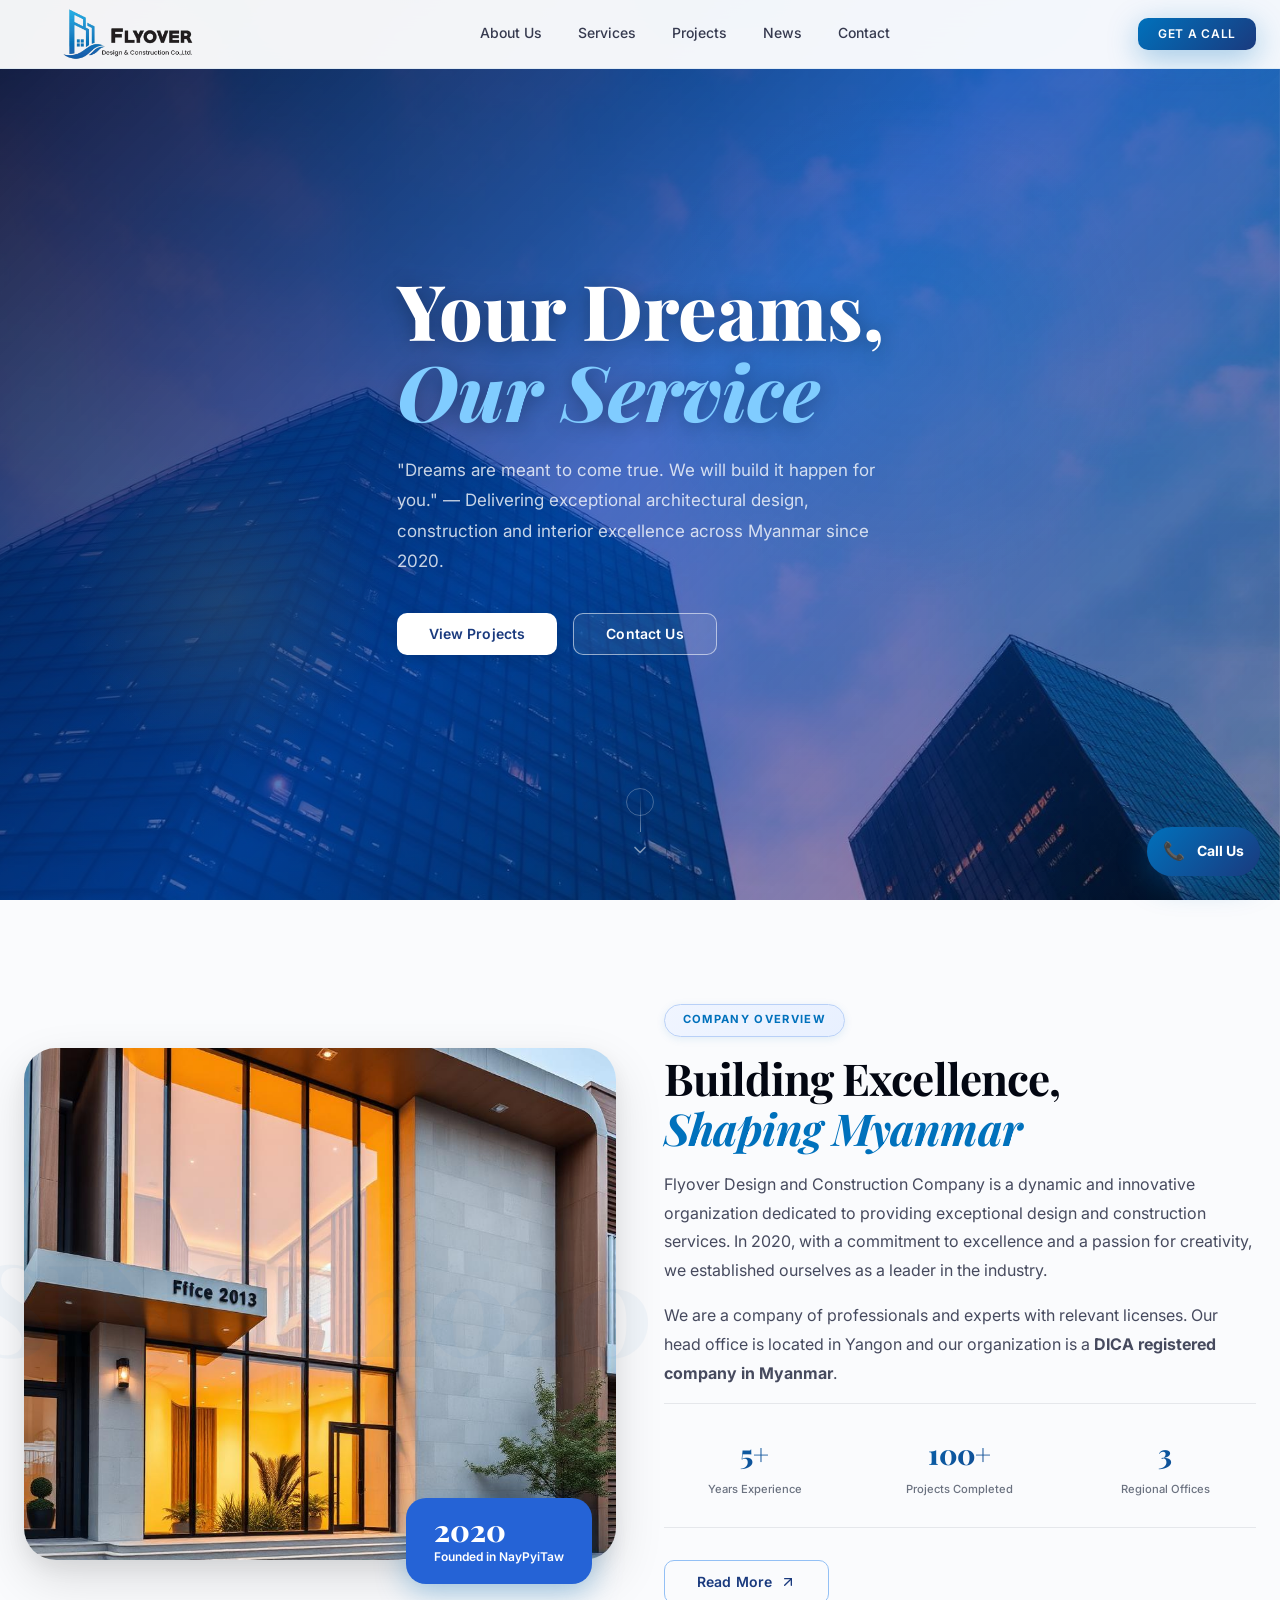
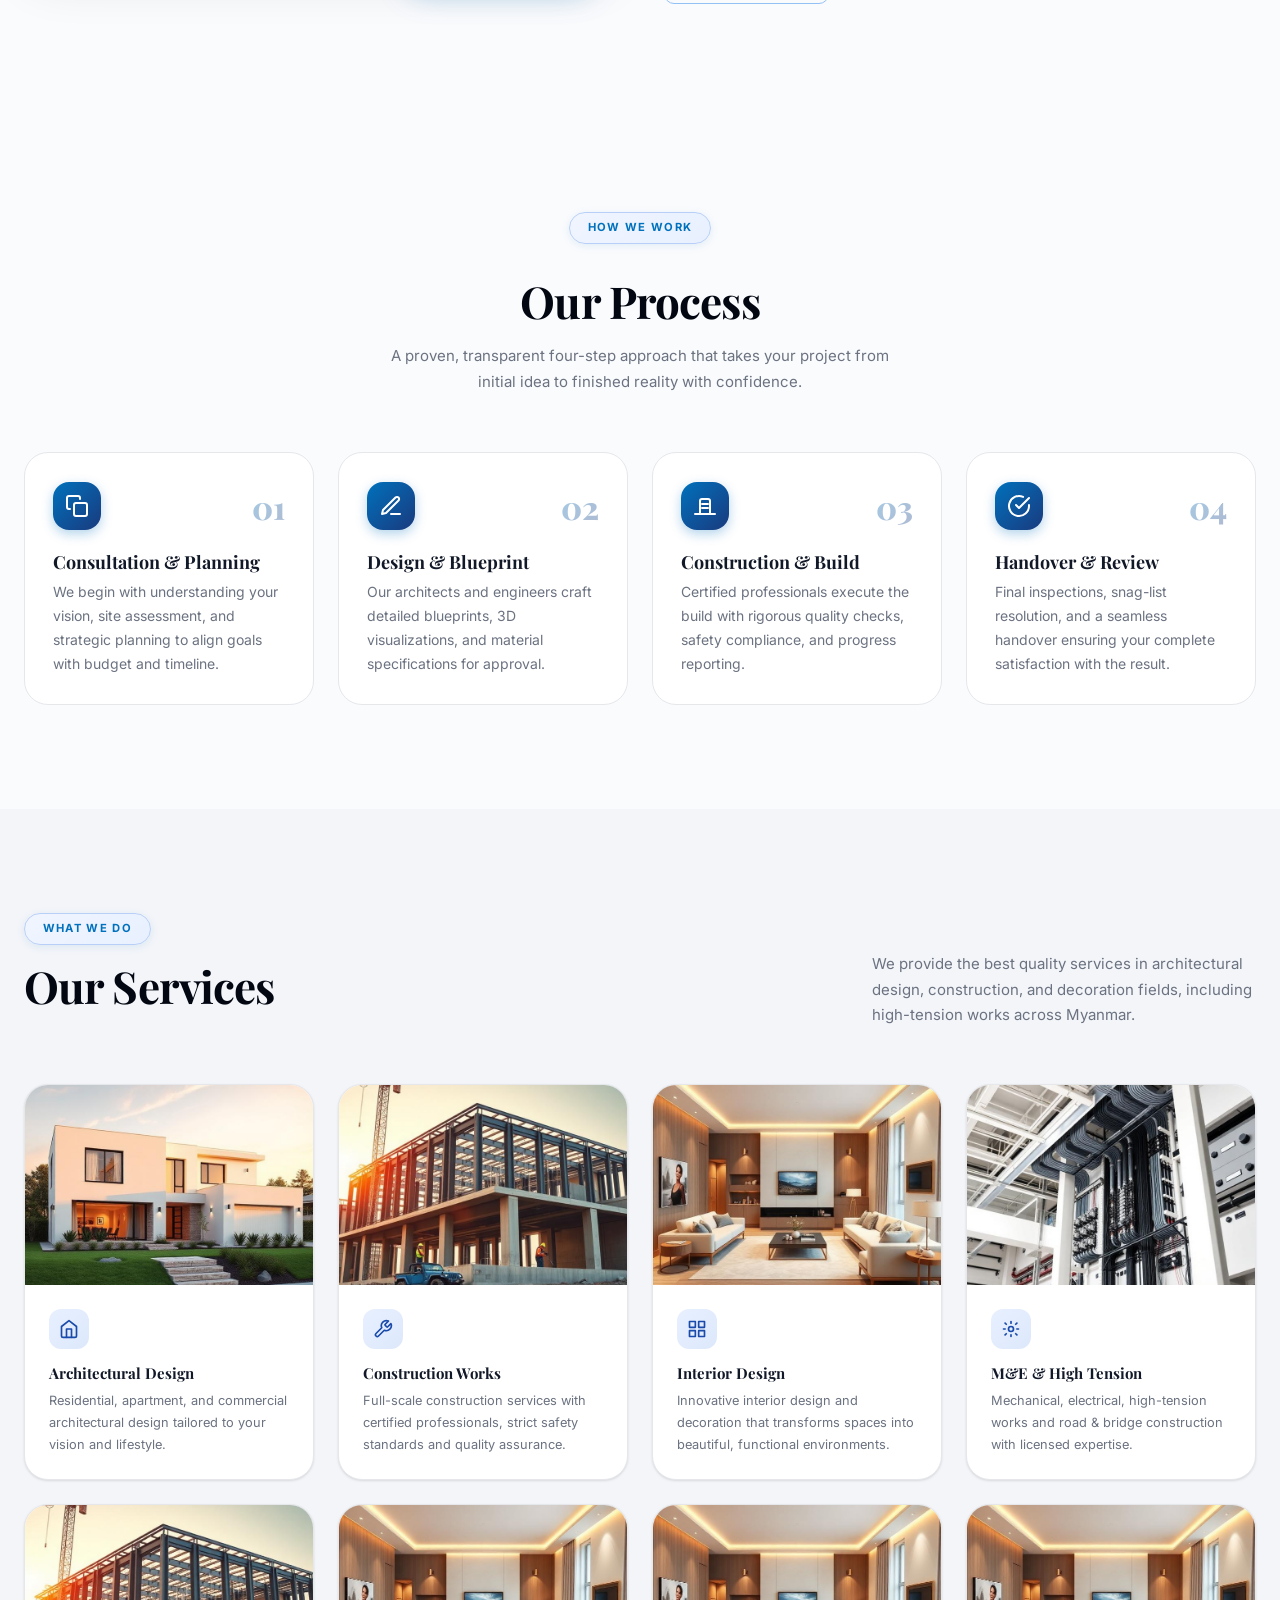
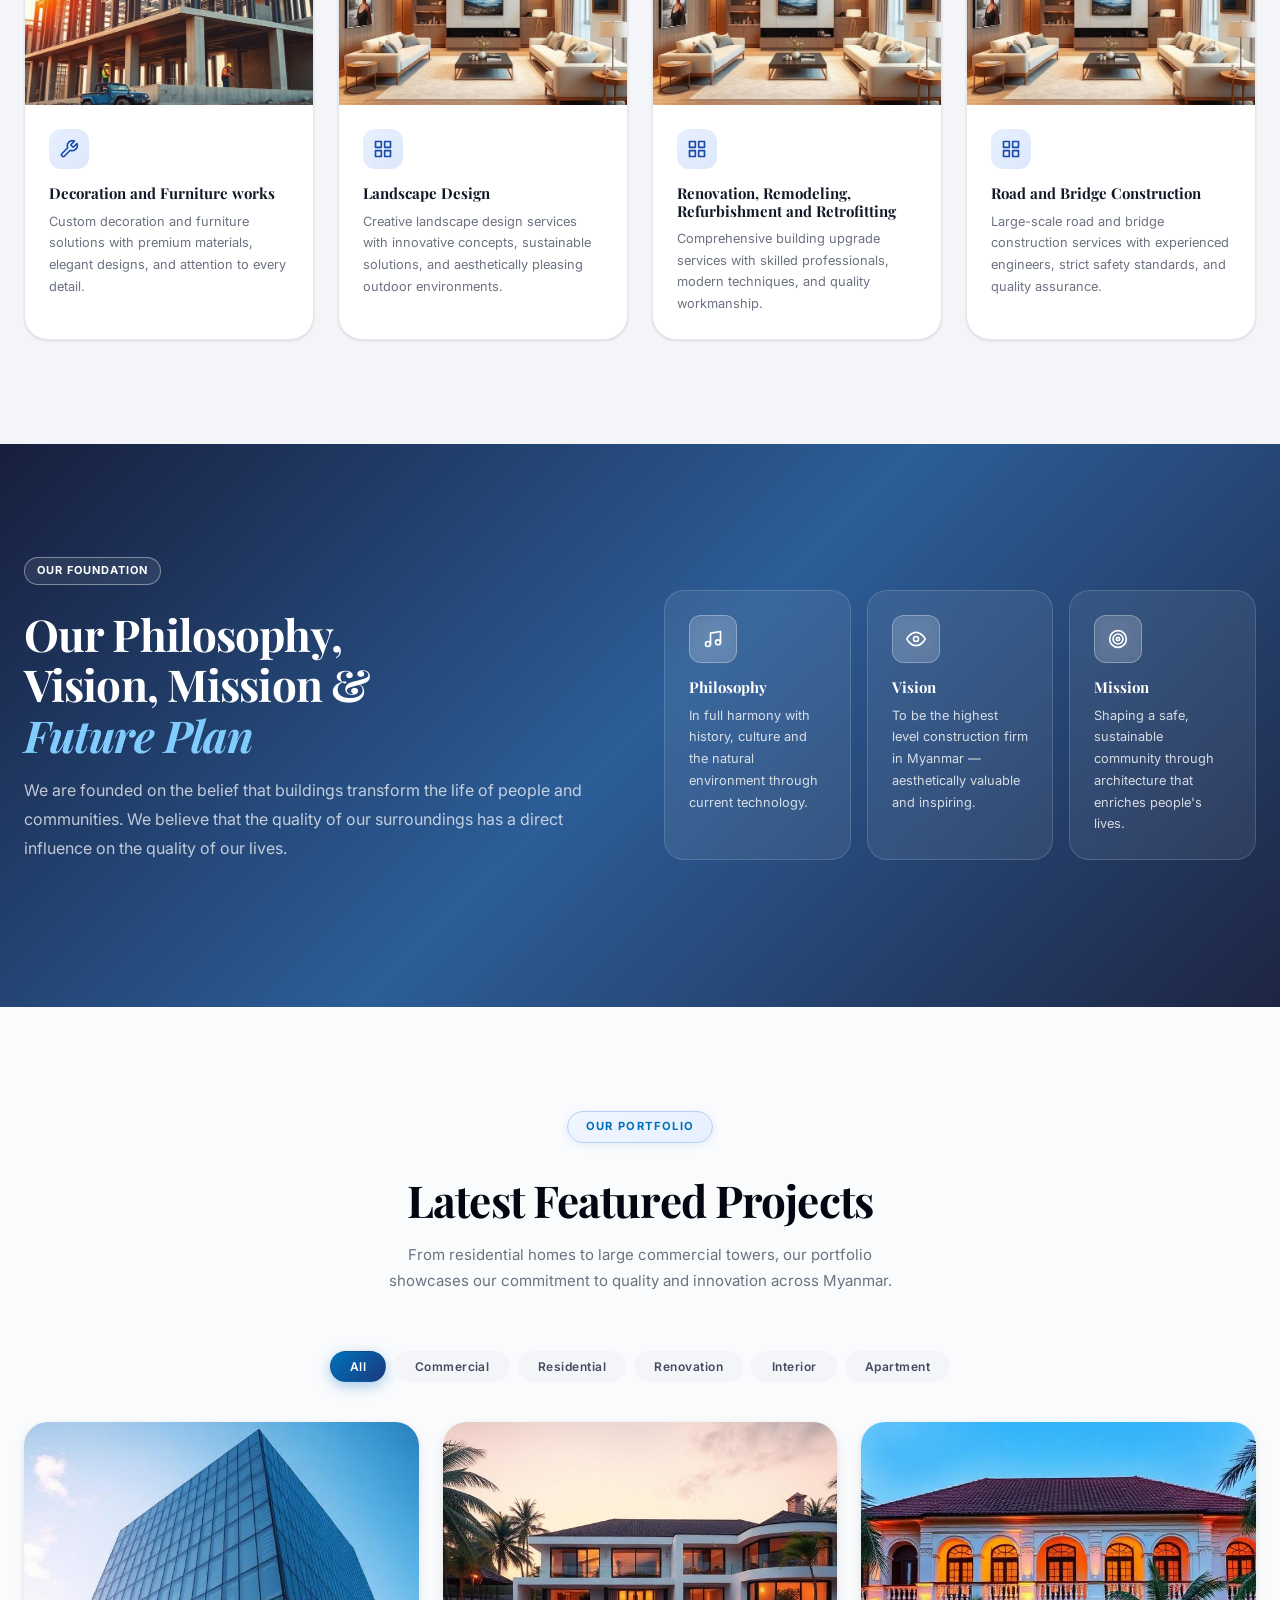
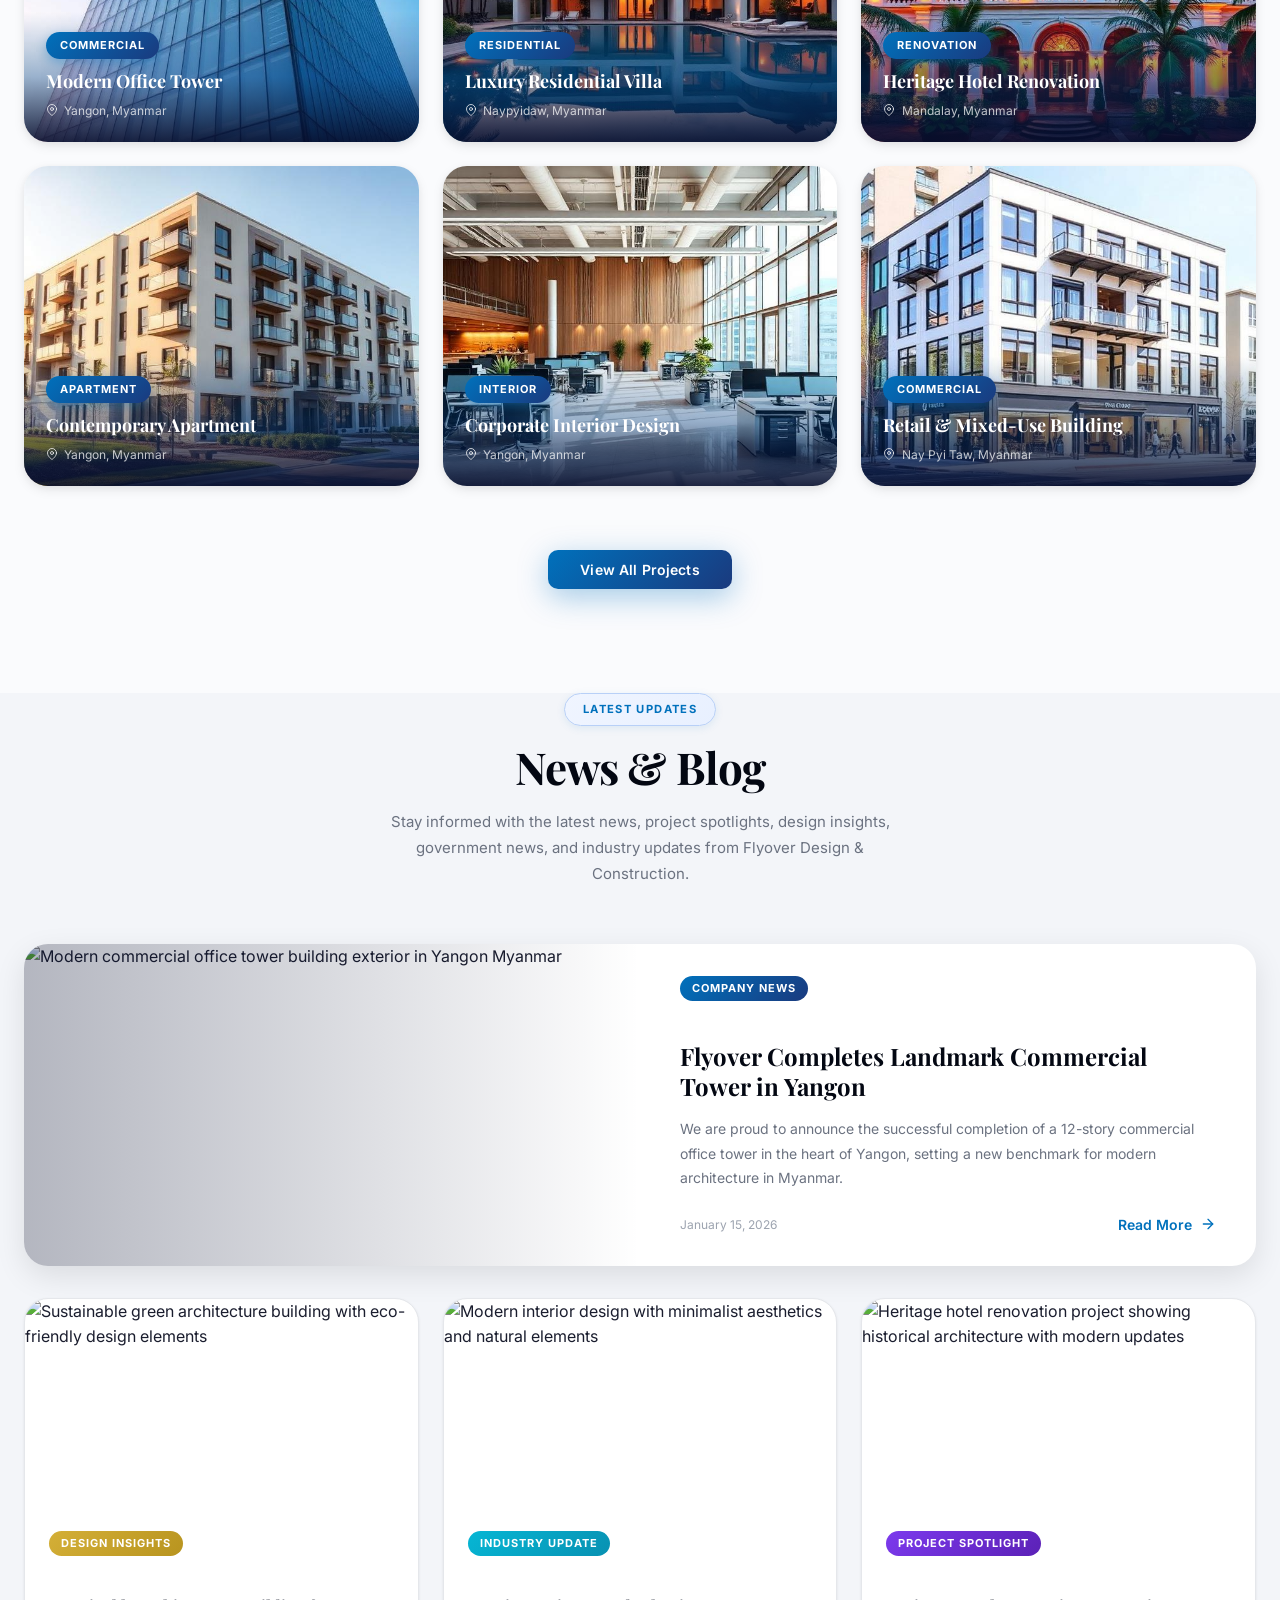
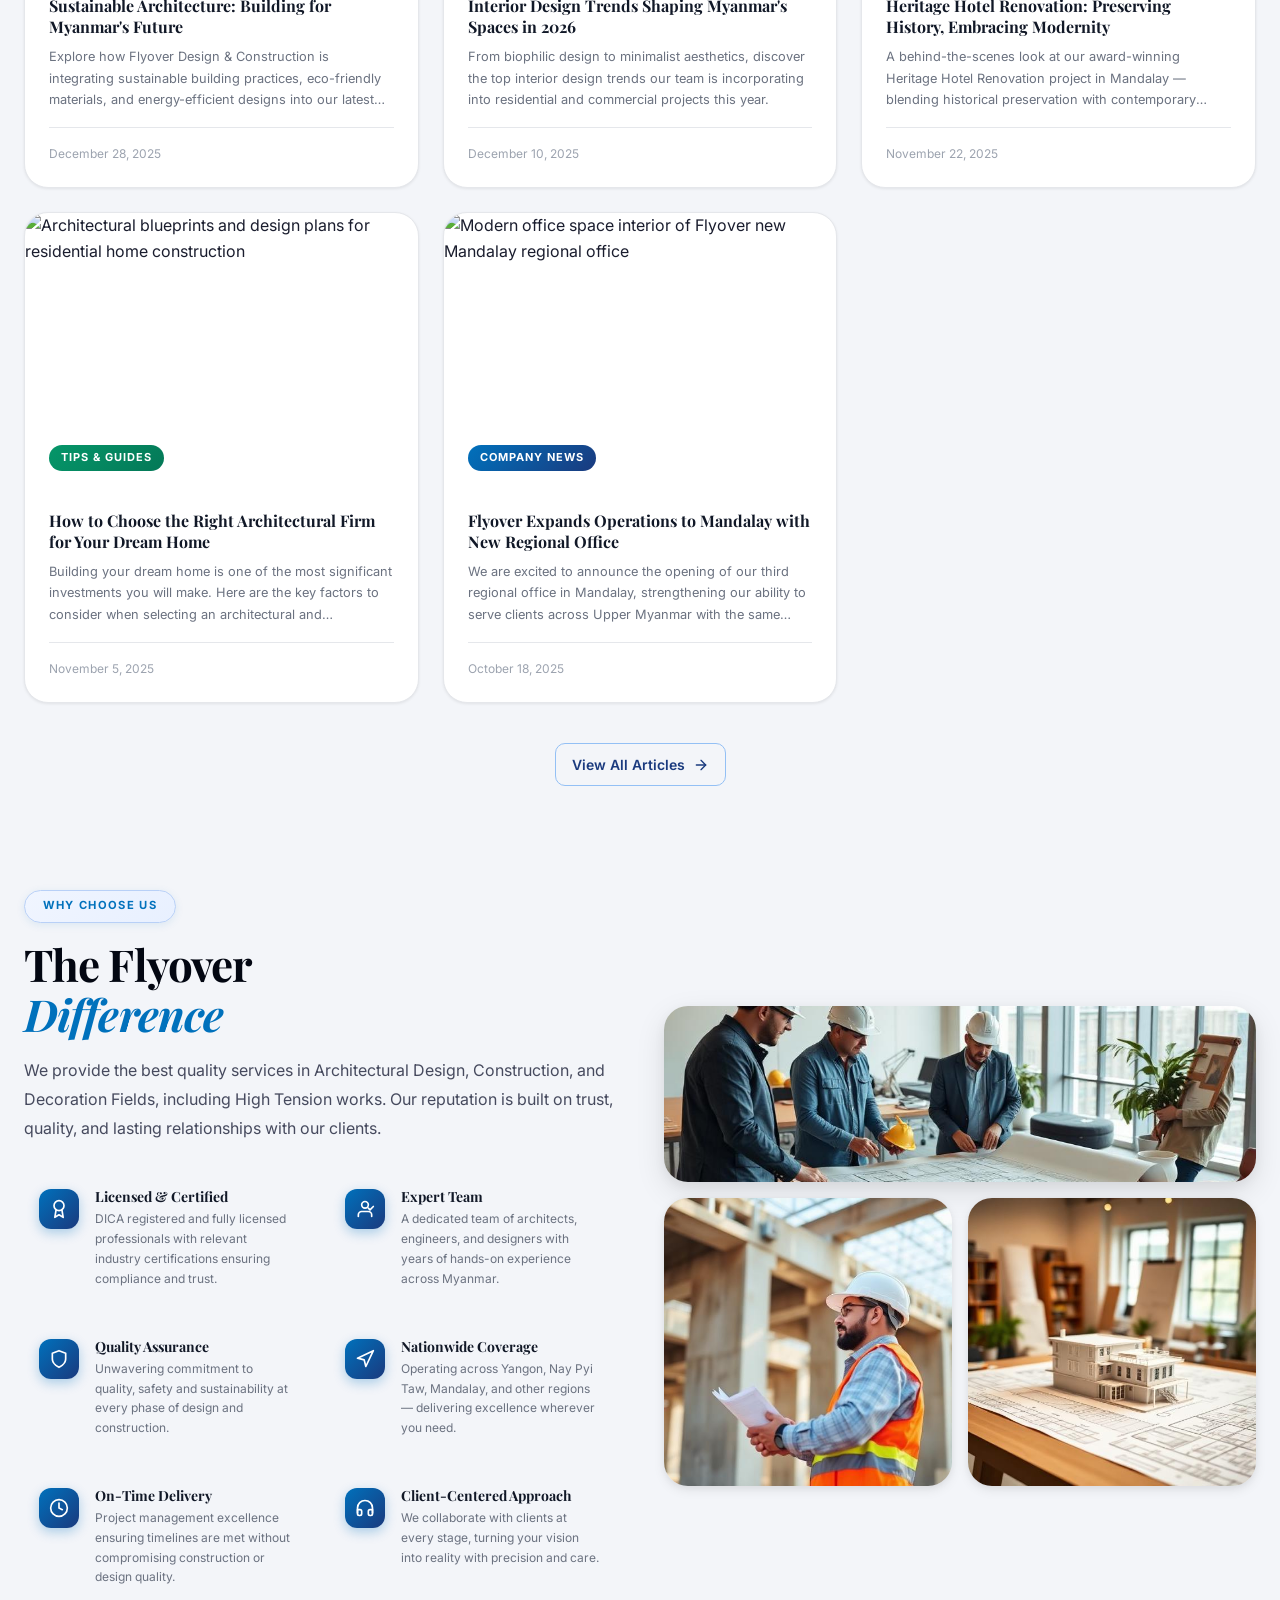
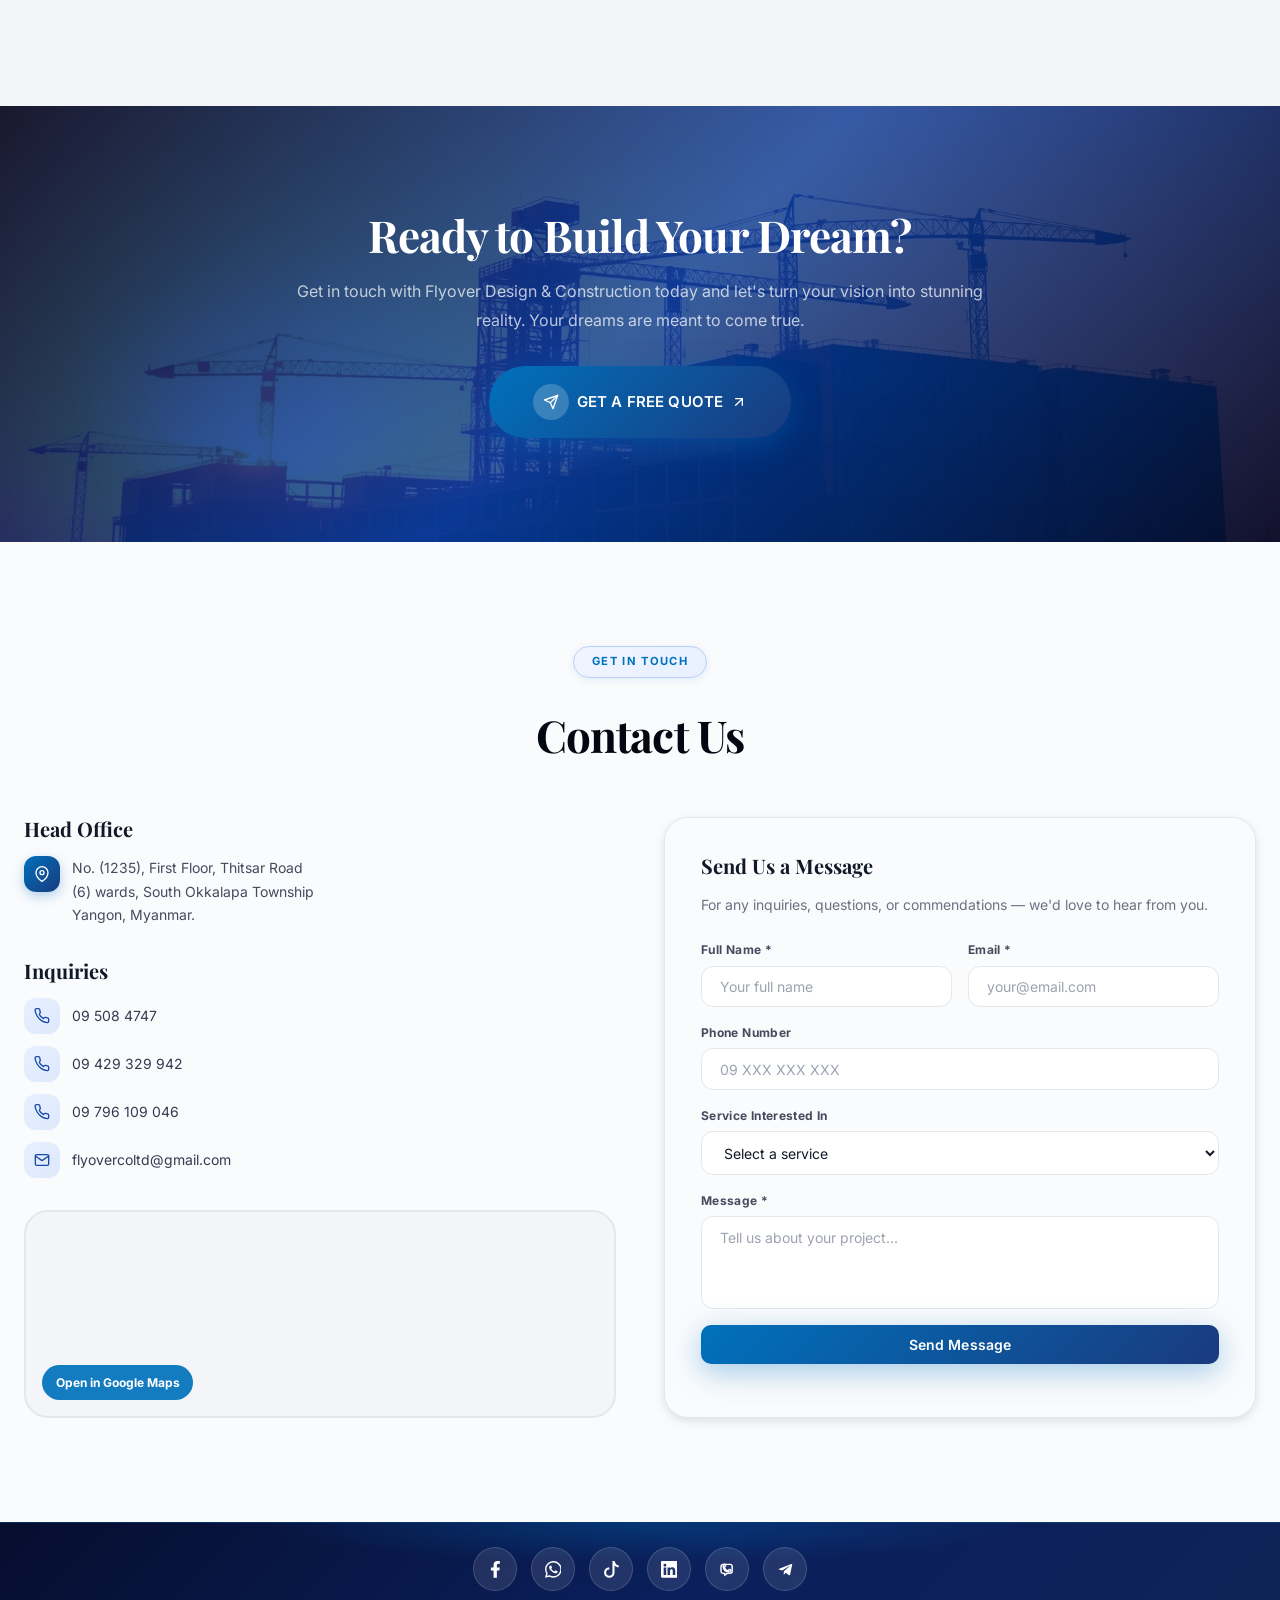
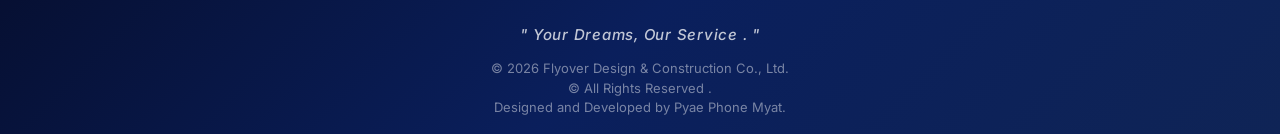
==== index.html @ 8fb8ad3e "Update index.htmlNews" ====
<!DOCTYPE html>
<html lang="en">
<head>
  <meta charset="UTF-8" />
  <meta name="viewport" content="width=device-width, initial-scale=1.0" />
  <title>Flyover Design &amp; Construction — Your Dreams, Our Service</title>
  <meta name="description" content="DICA-registered architectural design, construction, and interior excellence across Myanmar since 2020." />
  <meta property="og:title" content="Flyover Design &amp; Construction" />
  <meta property="og:description" content="Architectural design, construction, and interior excellence across Myanmar." />
  <meta property="og:type" content="website" />
  <meta name="twitter:card" content="summary" />
  <link rel="preconnect" href="https://fonts.googleapis.com" />
  <link rel="preconnect" href="https://fonts.gstatic.com" crossorigin />
  <link rel="stylesheet" href="https://fonts.googleapis.com/css2?family=Outfit:wght@300;400;500;600;700;800&family=Inter:wght@400;500;600;700&family=Playfair+Display:ital,wght@0,400;0,600;0,700;0,800;1,600;1,700&display=swap" />
  <link rel="stylesheet" href="styles.css" />
</head>
<body>

  <!-- HEADER -->
  <header class="site-header" id="site-header">
    <div class="container header-inner">
      <a href="#home" class="logo-link">
        <img src="LOGO-Sign.png" alt="Flyover Design &amp; Construction logo" class="site-logo" />
      </a>
      <nav class="main-nav" id="main-nav">
        <a href="#about"    class="nav-link">About Us</a>
        <a href="#services" class="nav-link">Services</a>
        <a href="#projects" class="nav-link">Projects</a>
        <a href="#News"  class="nav-link">News</a>
        <a href="#contact"  class="nav-link">Contact</a>

      </nav>
      <a href="tel:+959429329942" class="btn btn-accent btn-sm">Get a Call</a>
      <button class="menu-toggle" id="menu-toggle" aria-label="Toggle menu">
        <span></span><span></span><span></span>
      </button>
    </div>
  </header>

  <main>

    <!-- HERO -->
    <section id="home" class="hero">
      <div class="hero-bg" style="background-image:url('Asset/hero-bg.jpg')"></div>
      <div class="hero-overlay"></div>
      <div class="container hero-content">
          <h1 class="hero-title">Your Dreams,<br /><em class="accent-text">Our Service</em></h1>
          <p class="hero-desc">
            "Dreams are meant to come true. We will build it happen for you." — Delivering exceptional architectural design, construction and interior excellence across Myanmar since 2020.
          </p>
          <div class="hero-actions">
            <a href="#projects" class="btn btn-white">View Projects</a>
            <a href="#contact"  class="btn btn-outline-white">Contact Us</a>
          </div>
        </div>
      </div>
      <div class="scroll-indicator">
        <div class="scroll-line"></div>
        <svg width="20" height="20" viewBox="0 0 24 24" fill="none" stroke="currentColor" stroke-width="2" stroke-linecap="round" stroke-linejoin="round"><polyline points="6 9 12 15 18 9"></polyline></svg>
      </div>
    </section>

    <!-- OVERVIEW -->
    <section id="about" class="section bg-light">
      <div class="container">
        <div class="grid grid-2 gap-xl align-center">
          <div class="overview-img-wrap section-watermark" data-watermark="SINCE 2020">
            <div class="rounded-img tall">
              <img src="Asset/overview.jpg" alt="Flyover office" loading="lazy" />
            </div>
            <div class="founded-badge">
              <div class="founded-year">2020</div>
              <div class="founded-label">Founded in NayPyiTaw</div>
            </div>
          </div>
          <div>
            <div class="label-badge section-label-badge">Company Overview</div>
            <h2 class="section-title">Building Excellence,<br /><em class="primary-italic">Shaping Myanmar</em></h2>
            <p class="body-text">
              Flyover Design and Construction Company is a dynamic and innovative organization dedicated to providing exceptional design and construction services. In 2020, with a commitment to excellence and a passion for creativity, we established ourselves as a leader in the industry.
            </p>
            <p class="body-text">
              We are a company of professionals and experts with relevant licenses. Our head office is located in Yangon and our organization is a <strong>DICA registered company in Myanmar</strong>.
            </p>
            <div class="stats-row">
              <div class="stat-item">
                <div class="stat-num" data-count="5" data-suffix="+">5+</div>
                <div class="stat-label">Years Experience</div>
              </div>
              <div class="stat-item">
                <div class="stat-num" data-count="100" data-suffix="+">100+</div>
                <div class="stat-label">Projects Completed</div>
              </div>
              <div class="stat-item">
                <div class="stat-num" data-count="3" data-suffix="">3</div>
                <div class="stat-label">Regional Offices</div>
              </div>
            </div>
            <button class="btn btn-outline-primary" id="read-more-btn" data-popup-open="company-overview-popup" aria-expanded="false">
              Read More
              <svg width="16" height="16" viewBox="0 0 24 24" fill="none" stroke="currentColor" stroke-width="2" stroke-linecap="round" stroke-linejoin="round"><line x1="7" y1="17" x2="17" y2="7"></line><polyline points="7 7 17 7 17 17"></polyline></svg>
            </button>
          </div>
        </div>
      </div>
    </section>

    <!-- PROCESS -->
    <section id="process" class="section bg-light">
      <div class="container">
        <div class="section-header center">
          <div class="label-badge section-label-badge">How We Work</div>
          <h2 class="section-title">Our Process</h2>
          <p class="section-desc">A proven, transparent four-step approach that takes your project from initial idea to finished reality with confidence.</p>
        </div>
        <div class="grid grid-4 gap-md process-grid">
          <div class="process-card">
            <div class="process-top">
              <div class="icon-box primary-icon">
                <svg width="24" height="24" viewBox="0 0 24 24" fill="none" stroke="currentColor" stroke-width="2" stroke-linecap="round" stroke-linejoin="round"><rect x="9" y="9" width="13" height="13" rx="2" ry="2"></rect><path d="M5 15H4a2 2 0 0 1-2-2V4a2 2 0 0 1 2-2h9a2 2 0 0 1 2 2v1"></path></svg>
              </div>
              <span class="step-num">01</span>
            </div>
            <h3 class="card-title">Consultation &amp; Planning</h3>
            <p class="card-desc">We begin with understanding your vision, site assessment, and strategic planning to align goals with budget and timeline.</p>
          </div>
          <div class="process-card">
            <div class="process-top">
              <div class="icon-box primary-icon">
                <svg width="24" height="24" viewBox="0 0 24 24" fill="none" stroke="currentColor" stroke-width="2" stroke-linecap="round" stroke-linejoin="round"><path d="M12 20h9"></path><path d="M16.5 3.5a2.121 2.121 0 0 1 3 3L7 19l-4 1 1-4L16.5 3.5z"></path></svg>
              </div>
              <span class="step-num">02</span>
            </div>
            <h3 class="card-title">Design &amp; Blueprint</h3>
            <p class="card-desc">Our architects and engineers craft detailed blueprints, 3D visualizations, and material specifications for approval.</p>
          </div>
          <div class="process-card">
            <div class="process-top">
              <div class="icon-box primary-icon">
                <svg width="24" height="24" viewBox="0 0 24 24" fill="none" stroke="currentColor" stroke-width="2" stroke-linecap="round" stroke-linejoin="round"><path d="M2 20h20"></path><path d="M17 20V7a2 2 0 0 0-2-2H9a2 2 0 0 0-2 2v13"></path><path d="M9 14h6"></path><path d="M9 10h6"></path></svg>
              </div>
              <span class="step-num">03</span>
            </div>
            <h3 class="card-title">Construction &amp; Build</h3>
            <p class="card-desc">Certified professionals execute the build with rigorous quality checks, safety compliance, and progress reporting.</p>
          </div>
          <div class="process-card">
            <div class="process-top">
              <div class="icon-box primary-icon">
                <svg width="24" height="24" viewBox="0 0 24 24" fill="none" stroke="currentColor" stroke-width="2" stroke-linecap="round" stroke-linejoin="round"><path d="M22 11.08V12a10 10 0 1 1-5.93-9.14"></path><polyline points="22 4 12 14.01 9 11.01"></polyline></svg>
              </div>
              <span class="step-num">04</span>
            </div>
            <h3 class="card-title">Handover &amp; Review</h3>
            <p class="card-desc">Final inspections, snag-list resolution, and a seamless handover ensuring your complete satisfaction with the result.</p>
          </div>
        </div>
      </div>
    </section>

    <!-- SERVICES -->
    <section id="services" class="section bg-lighter">
      <div class="container">
        <div class="services-header">
          <div>
            <div class="label-badge section-label-badge">What We Do</div>
            <h2 class="section-title">Our Services</h2>
          </div>
          <p class="services-sub">We provide the best quality services in architectural design, construction, and decoration fields, including high-tension works across Myanmar.</p>
        </div>
        <div class="grid grid-4 gap-md">
          <div class="service-card">
            <div class="service-img">
              <img src="Asset/service-arch.jpg" alt="Architectural Design" loading="lazy" />
            </div>
            <div class="service-body">
              <div class="icon-box accent-icon sm">
                <svg width="20" height="20" viewBox="0 0 24 24" fill="none" stroke="currentColor" stroke-width="2" stroke-linecap="round" stroke-linejoin="round"><path d="M3 9l9-7 9 7v11a2 2 0 0 1-2 2H5a2 2 0 0 1-2-2z"></path><polyline points="9 22 9 12 15 12 15 22"></polyline></svg>
              </div>
              <h3 class="card-title sm">Architectural Design</h3>
              <p class="card-desc sm">Residential, apartment, and commercial architectural design tailored to your vision and lifestyle.</p>
            </div>
          </div>
          <div class="service-card">
            <div class="service-img">
              <img src="Asset/service-const.jpg" alt="Construction Works" loading="lazy" />
            </div>
            <div class="service-body">
              <div class="icon-box accent-icon sm">
                <svg width="20" height="20" viewBox="0 0 24 24" fill="none" stroke="currentColor" stroke-width="2" stroke-linecap="round" stroke-linejoin="round"><path d="M14.7 6.3a1 1 0 0 0 0 1.4l1.6 1.6a1 1 0 0 0 1.4 0l3.77-3.77a6 6 0 0 1-7.94 7.94l-6.91 6.91a2.12 2.12 0 0 1-3-3l6.91-6.91a6 6 0 0 1 7.94-7.94l-3.76 3.76z"></path></svg>
              </div>
              <h3 class="card-title sm">Construction Works</h3>
              <p class="card-desc sm">Full-scale construction services with certified professionals, strict safety standards and quality assurance.</p>
            </div>
          </div>
          <div class="service-card">
            <div class="service-img">
              <img src="Asset/service-interior.jpg" alt="Interior Design" loading="lazy" />
            </div>
            <div class="service-body">
              <div class="icon-box accent-icon sm">
                <svg width="20" height="20" viewBox="0 0 24 24" fill="none" stroke="currentColor" stroke-width="2" stroke-linecap="round" stroke-linejoin="round"><rect x="3" y="3" width="7" height="7"></rect><rect x="14" y="3" width="7" height="7"></rect><rect x="14" y="14" width="7" height="7"></rect><rect x="3" y="14" width="7" height="7"></rect></svg>
              </div>
              <h3 class="card-title sm">Interior Design</h3>
              <p class="card-desc sm">Innovative interior design and decoration that transforms spaces into beautiful, functional environments.</p>
            </div>
          </div>
          <div class="service-card">
            <div class="service-img">
              <img src="Asset/service-mne.jpg" alt="M&amp;E Works" loading="lazy" />
            </div>
            <div class="service-body">
              <div class="icon-box accent-icon sm">
                <svg width="20" height="20" viewBox="0 0 24 24" fill="none" stroke="currentColor" stroke-width="2" stroke-linecap="round" stroke-linejoin="round"><circle cx="12" cy="12" r="3"></circle><path d="M19.07 4.93l-1.41 1.41M21 12h-2M19.07 19.07l-1.41-1.41M12 21v-2M4.93 19.07l1.41-1.41M3 12h2M4.93 4.93l1.41 1.41M12 3v2"></path></svg>
              </div>
              <h3 class="card-title sm">M&amp;E &amp; High Tension</h3>
              <p class="card-desc sm">Mechanical, electrical, high-tension works and road &amp; bridge construction with licensed expertise.</p>
            </div>
          </div>
            <div class="service-card">
            <div class="service-img">
              <img src="Asset/service-const.jpg" alt="Construction Works" loading="lazy" />
            </div>
            <div class="service-body">
              <div class="icon-box accent-icon sm">
                <svg width="20" height="20" viewBox="0 0 24 24" fill="none" stroke="currentColor" stroke-width="2" stroke-linecap="round" stroke-linejoin="round"><path d="M14.7 6.3a1 1 0 0 0 0 1.4l1.6 1.6a1 1 0 0 0 1.4 0l3.77-3.77a6 6 0 0 1-7.94 7.94l-6.91 6.91a2.12 2.12 0 0 1-3-3l6.91-6.91a6 6 0 0 1 7.94-7.94l-3.76 3.76z"></path></svg>
              </div>
                          <h3 class="card-title sm">Decoration and Furniture works</h3>
              <p class="card-desc sm">Custom decoration and furniture solutions with premium materials, elegant designs, and attention to every detail.</p>
            </div>
          </div>
          <div class="service-card">
            <div class="service-img">
              <img src="Asset/service-interior.jpg" alt="Interior Design" loading="lazy" />
            </div>
            <div class="service-body">
              <div class="icon-box accent-icon sm">
                <svg width="20" height="20" viewBox="0 0 24 24" fill="none" stroke="currentColor" stroke-width="2" stroke-linecap="round" stroke-linejoin="round"><rect x="3" y="3" width="7" height="7"></rect><rect x="14" y="3" width="7" height="7"></rect><rect x="14" y="14" width="7" height="7"></rect><rect x="3" y="14" width="7" height="7"></rect></svg>
              </div>
              <h3 class="card-title sm">Landscape Design</h3>
              <p class="card-desc sm">Creative landscape design services with innovative concepts, sustainable solutions, and aesthetically pleasing outdoor environments.</p>
            </div>
            </div>
          <div class="service-card">
            <div class="service-img">
              <img src="Asset/service-interior.jpg" alt="Interior Design" loading="lazy" />
            </div>
            <div class="service-body">
              <div class="icon-box accent-icon sm">
                <svg width="20" height="20" viewBox="0 0 24 24" fill="none" stroke="currentColor" stroke-width="2" stroke-linecap="round" stroke-linejoin="round"><rect x="3" y="3" width="7" height="7"></rect><rect x="14" y="3" width="7" height="7"></rect><rect x="14" y="14" width="7" height="7"></rect><rect x="3" y="14" width="7" height="7"></rect></svg>
              </div>
              <h3 class="card-title sm">Renovation, Remodeling, Refurbishment and Retrofitting</h3>
              <p class="card-desc sm">Comprehensive building upgrade services with skilled professionals, modern techniques, and quality workmanship.</p>
            </div>
            </div>
          <div class="service-card">
            <div class="service-img">
              <img src="Asset/service-interior.jpg" alt="Interior Design" loading="lazy" />
            </div>
            <div class="service-body">
              <div class="icon-box accent-icon sm">
                <svg width="20" height="20" viewBox="0 0 24 24" fill="none" stroke="currentColor" stroke-width="2" stroke-linecap="round" stroke-linejoin="round"><rect x="3" y="3" width="7" height="7"></rect><rect x="14" y="3" width="7" height="7"></rect><rect x="14" y="14" width="7" height="7"></rect><rect x="3" y="14" width="7" height="7"></rect></svg>
              </div>
              <h3 class="card-title sm">Road and Bridge Construction</h3>
              <p class="card-desc sm">Large-scale road and bridge construction services with experienced engineers, strict safety standards, and quality assurance.</p>
            </div>
          </div>
        </div>
      </div>
    </section>

    <!-- MISSION / PHILOSOPHY -->
    <section id="mission" class="section mission-section">
      <div class="mission-bg" style="background-image:url('Asset/mission-bg.jpg')"></div>
      <div class="mission-overlay"></div>
      <div class="container">
        <div class="grid grid-2 gap-xl align-center">
          <div>
            <div class="badge badge-outline-white">Our Foundation</div>
            <h2 class="section-title white">Our Philosophy,<br />Vision, Mission &amp;<br /><em class="accent-text">Future Plan</em></h2>
            <p class="body-text light mb-lg">
              We are founded on the belief that buildings transform the life of people and communities. We believe that the quality of our surroundings has a direct influence on the quality of our lives.
          </div>
          <div class="mission-cards">
            <div class="mission-card">
              <div class="icon-box accent-glass">
                <svg width="20" height="20" viewBox="0 0 24 24" fill="none" stroke="currentColor" stroke-width="2" stroke-linecap="round" stroke-linejoin="round"><path d="M9 18V5l12-2v13"></path><circle cx="6" cy="18" r="3"></circle><circle cx="18" cy="16" r="3"></circle></svg>
              </div>
              <h3 class="card-title white sm">Philosophy</h3>
              <p class="card-desc light sm">In full harmony with history, culture and the natural environment through current technology.</p>
            </div>
            <div class="mission-card">
              <div class="icon-box accent-glass">
                <svg width="20" height="20" viewBox="0 0 24 24" fill="none" stroke="currentColor" stroke-width="2" stroke-linecap="round" stroke-linejoin="round"><path d="M1 12s4-8 11-8 11 8 11 8-4 8-11 8-11-8-11-8z"></path><circle cx="12" cy="12" r="3"></circle></svg>
              </div>
              <h3 class="card-title white sm">Vision</h3>
              <p class="card-desc light sm">To be the highest level construction firm in Myanmar — aesthetically valuable and inspiring.</p>
            </div>
            <div class="mission-card">
              <div class="icon-box accent-glass">
                <svg width="20" height="20" viewBox="0 0 24 24" fill="none" stroke="currentColor" stroke-width="2" stroke-linecap="round" stroke-linejoin="round"><circle cx="12" cy="12" r="10"></circle><circle cx="12" cy="12" r="6"></circle><circle cx="12" cy="12" r="2"></circle></svg>
              </div>
              <h3 class="card-title white sm">Mission</h3>
              <p class="card-desc light sm">Shaping a safe, sustainable community through architecture that enriches people's lives.</p>
            </div>
          </div>
        </div>
      </div>
    </section>

    <!-- PROJECTS -->
    <section id="projects" class="section bg-light">
      <div class="container">
        <div class="section-header center">
          <div class="label-badge section-label-badge">Our Portfolio</div>
          <h2 class="section-title">Latest Featured Projects</h2>
          <p class="section-desc">From residential homes to large commercial towers, our portfolio showcases our commitment to quality and innovation across Myanmar.</p>
        </div>
        <div class="filter-row" id="project-filters">
          <button class="filter-btn active" data-filter="All">All</button>
          <button class="filter-btn" data-filter="Commercial">Commercial</button>
          <button class="filter-btn" data-filter="Residential">Residential</button>
          <button class="filter-btn" data-filter="Renovation">Renovation</button>
          <button class="filter-btn" data-filter="Interior">Interior</button>
          <button class="filter-btn" data-filter="Apartment">Apartment</button>
        </div>
        <div class="grid grid-3 gap-md" id="projects-grid">
          <div class="project-card" data-tag="Commercial">
            <img src="Asset/project-1.jpg" alt="Modern Office Tower" loading="lazy" />
            <div class="project-overlay">
              <span class="project-tag">Commercial</span>
              <h3 class="project-title">Modern Office Tower</h3>
              <p class="project-loc">
                <svg width="12" height="12" viewBox="0 0 24 24" fill="none" stroke="currentColor" stroke-width="2" stroke-linecap="round" stroke-linejoin="round"><path d="M21 10c0 7-9 13-9 13s-9-6-9-13a9 9 0 0 1 18 0z"></path><circle cx="12" cy="10" r="3"></circle></svg>
                Yangon, Myanmar
              </p>
            </div>
          </div>
          <div class="project-card" data-tag="Residential">
            <img src="Asset/project-2.jpg" alt="Luxury Residential Villa" loading="lazy" />
            <div class="project-overlay">
              <span class="project-tag">Residential</span>
              <h3 class="project-title">Luxury Residential Villa</h3>
              <p class="project-loc">
                <svg width="12" height="12" viewBox="0 0 24 24" fill="none" stroke="currentColor" stroke-width="2" stroke-linecap="round" stroke-linejoin="round"><path d="M21 10c0 7-9 13-9 13s-9-6-9-13a9 9 0 0 1 18 0z"></path><circle cx="12" cy="10" r="3"></circle></svg>
                Naypyidaw, Myanmar
              </p>
            </div>
          </div>
          <div class="project-card" data-tag="Renovation">
            <img src="Asset/project-3.jpg" alt="Heritage Hotel Renovation" loading="lazy" />
            <div class="project-overlay">
              <span class="project-tag">Renovation</span>
              <h3 class="project-title">Heritage Hotel Renovation</h3>
              <p class="project-loc">
                <svg width="12" height="12" viewBox="0 0 24 24" fill="none" stroke="currentColor" stroke-width="2" stroke-linecap="round" stroke-linejoin="round"><path d="M21 10c0 7-9 13-9 13s-9-6-9-13a9 9 0 0 1 18 0z"></path><circle cx="12" cy="10" r="3"></circle></svg>
                Mandalay, Myanmar
              </p>
            </div>
          </div>
          <div class="project-card" data-tag="Apartment">
            <img src="Asset/project-4.jpg" alt="Contemporary Apartment" loading="lazy" />
            <div class="project-overlay">
              <span class="project-tag">Apartment</span>
              <h3 class="project-title">Contemporary Apartment</h3>
              <p class="project-loc">
                <svg width="12" height="12" viewBox="0 0 24 24" fill="none" stroke="currentColor" stroke-width="2" stroke-linecap="round" stroke-linejoin="round"><path d="M21 10c0 7-9 13-9 13s-9-6-9-13a9 9 0 0 1 18 0z"></path><circle cx="12" cy="10" r="3"></circle></svg>
                Yangon, Myanmar
              </p>
            </div>
          </div>
          <div class="project-card" data-tag="Interior">
            <img src="Asset/project-5.jpg" alt="Corporate Interior Design" loading="lazy" />
            <div class="project-overlay">
              <span class="project-tag">Interior</span>
              <h3 class="project-title">Corporate Interior Design</h3>
              <p class="project-loc">
                <svg width="12" height="12" viewBox="0 0 24 24" fill="none" stroke="currentColor" stroke-width="2" stroke-linecap="round" stroke-linejoin="round"><path d="M21 10c0 7-9 13-9 13s-9-6-9-13a9 9 0 0 1 18 0z"></path><circle cx="12" cy="10" r="3"></circle></svg>
                Yangon, Myanmar
              </p>
            </div>
          </div>
          <div class="project-card" data-tag="Commercial">
            <img src="Asset/project-6.jpg" alt="Retail &amp; Mixed-Use Building" loading="lazy" />
            <div class="project-overlay">
              <span class="project-tag">Commercial</span>
              <h3 class="project-title">Retail &amp; Mixed-Use Building</h3>
              <p class="project-loc">
                <svg width="12" height="12" viewBox="0 0 24 24" fill="none" stroke="currentColor" stroke-width="2" stroke-linecap="round" stroke-linejoin="round"><path d="M21 10c0 7-9 13-9 13s-9-6-9-13a9 9 0 0 1 18 0z"></path><circle cx="12" cy="10" r="3"></circle></svg>
                Nay Pyi Taw, Myanmar
              </p>
            </div>
          </div>
 
    <!-- View All -->
    <div class="view-all-wrap">
      <a href="Project Section.html" class="btn btn-primary">View All Projects</a>
    </div>
            
    </section>

    <!-- News &amp; Blog -->
     <section id="News">
  <div class="container">
    <div class="news-header">
      <span class="eyebrow">Latest Updates</span>
      <h2 class="section-title">News &amp; Blog</h2>
      <p class="section-sub">
        Stay informed with the latest news, project spotlights, design insights, government news,
        and industry updates from Flyover Design &amp; Construction.
      </p>
    </div>

    <!-- Featured Post -->
    <div class="featured-wrapper">
      <div class="featured-card" id="featured-card">
        <div class="featured-img-wrap">
          <img
            src="https://images.unsplash.com/photo-1486325212027-8081e485255e?w=600&q=80"
            alt="Modern commercial office tower building exterior in Yangon Myanmar"
          />
          <div class="featured-img-overlay"></div>
        </div>
        <div class="featured-body">
          <div class="meta-row">
            <span class="badge" style="background: linear-gradient(135deg,#0071bc,#1a3a7e);">Company News</span>
          </div>
          <h3 class="card-title-lg">Flyover Completes Landmark Commercial Tower in Yangon</h3>
          <p class="card-excerpt">
            We are proud to announce the successful completion of a 12-story commercial office
            tower in the heart of Yangon, setting a new benchmark for modern architecture in Myanmar.
          </p>
          <div class="card-footer">
            <span class="card-date">January 15, 2026</span>
                        <button class="read-more-btn">
              Read More
              <svg width="16" height="16" viewBox="0 0 24 24" fill="none" stroke="currentColor" stroke-width="2" stroke-linecap="round" stroke-linejoin="round">
                <line x1="5" y1="12" x2="19" y2="12"/><polyline points="12 5 19 12 12 19"/>
              </svg>
            </button>
          </div>
        </div>
      </div>
    </div>

    <!-- Grid Posts -->
    <div class="grid-posts" id="grid-posts"></div>

     <!-- View All -->
    <div class="view-all-wrap">
      <button class="view-all-btn">
        View All Articles
        <svg width="16" height="16" viewBox="0 0 24 24" fill="none" stroke="currentColor" stroke-width="2" stroke-linecap="round" stroke-linejoin="round">
          <line x1="5" y1="12" x2="19" y2="12"/><polyline points="12 5 19 12 12 19"/>
        </svg>
      </button>
       </div>
      </div>
    </section>

    <!-- WHY CHOOSE US -->
    <section class="section bg-lighter">
      <div class="container">
        <div class="grid grid-2 gap-xl align-center">
          <div>
            <div class="label-badge section-label-badge">Why Choose Us</div>
            <h2 class="section-title">The Flyover<br /><em class="accent-italic">Difference</em></h2>
            <p class="body-text mb-lg">
              We provide the best quality services in Architectural Design, Construction, and Decoration Fields, including High Tension works. Our reputation is built on trust, quality, and lasting relationships with our clients.
            </p>
            <div class="why-grid">
              <div class="why-item">
                <div class="icon-box primary-icon sm">
                  <svg width="20" height="20" viewBox="0 0 24 24" fill="none" stroke="currentColor" stroke-width="2" stroke-linecap="round" stroke-linejoin="round"><circle cx="12" cy="8" r="6"></circle><path d="M15.477 12.89 17 22l-5-3-5 3 1.523-9.11"></path></svg>
                </div>
                <div>
                  <h4 class="why-title">Licensed &amp; Certified</h4>
                  <p class="why-desc">DICA registered and fully licensed professionals with relevant industry certifications ensuring compliance and trust.</p>
                </div>
              </div>
              <div class="why-item">
                <div class="icon-box primary-icon sm">
                  <svg width="20" height="20" viewBox="0 0 24 24" fill="none" stroke="currentColor" stroke-width="2" stroke-linecap="round" stroke-linejoin="round"><path d="M20 21v-2a4 4 0 0 0-4-4H8a4 4 0 0 0-4 4v2"></path><circle cx="12" cy="7" r="4"></circle><polyline points="16 11 18 13 22 9"></polyline></svg>
                </div>
                <div>
                  <h4 class="why-title">Expert Team</h4>
                  <p class="why-desc">A dedicated team of architects, engineers, and designers with years of hands-on experience across Myanmar.</p>
                </div>
              </div>
              <div class="why-item">
                <div class="icon-box primary-icon sm">
                  <svg width="20" height="20" viewBox="0 0 24 24" fill="none" stroke="currentColor" stroke-width="2" stroke-linecap="round" stroke-linejoin="round"><path d="M12 22s8-4 8-10V5l-8-3-8 3v7c0 6 8 10 8 10z"></path></svg>
                </div>
                <div>
                  <h4 class="why-title">Quality Assurance</h4>
                  <p class="why-desc">Unwavering commitment to quality, safety and sustainability at every phase of design and construction.</p>
                </div>
              </div>
              <div class="why-item">
                <div class="icon-box primary-icon sm">
                  <svg width="20" height="20" viewBox="0 0 24 24" fill="none" stroke="currentColor" stroke-width="2" stroke-linecap="round" stroke-linejoin="round"><polygon points="3 11 22 2 13 21 11 13 3 11"></polygon></svg>
                </div>
                <div>
                  <h4 class="why-title">Nationwide Coverage</h4>
                  <p class="why-desc">Operating across Yangon, Nay Pyi Taw, Mandalay, and other regions — delivering excellence wherever you need.</p>
                </div>
              </div>
              <div class="why-item">
                <div class="icon-box primary-icon sm">
                  <svg width="20" height="20" viewBox="0 0 24 24" fill="none" stroke="currentColor" stroke-width="2" stroke-linecap="round" stroke-linejoin="round"><circle cx="12" cy="12" r="10"></circle><polyline points="12 6 12 12 16 14"></polyline></svg>
                </div>
                <div>
                  <h4 class="why-title">On-Time Delivery</h4>
                  <p class="why-desc">Project management excellence ensuring timelines are met without compromising construction or design quality.</p>
                </div>
              </div>
              <div class="why-item">
                <div class="icon-box primary-icon sm">
                  <svg width="20" height="20" viewBox="0 0 24 24" fill="none" stroke="currentColor" stroke-width="2" stroke-linecap="round" stroke-linejoin="round"><path d="M3 18v-6a9 9 0 0 1 18 0v6"></path><path d="M21 19a2 2 0 0 1-2 2h-1a2 2 0 0 1-2-2v-3a2 2 0 0 1 2-2h3zM3 19a2 2 0 0 0 2 2h1a2 2 0 0 0 2-2v-3a2 2 0 0 0-2-2H3z"></path></svg>
                </div>
                <div>
                  <h4 class="why-title">Client-Centered Approach</h4>
                  <p class="why-desc">We collaborate with clients at every stage, turning your vision into reality with precision and care.</p>
                </div>
              </div>
            </div>
          </div>
          <div class="why-images">
            <div class="why-img-top">
              <img src="Asset/why-1.jpg" alt="Team at work" loading="lazy" />
            </div>
            <div class="why-img-bottom-row">
              <div class="why-img-half">
                <img src="Asset/why-2.jpg" alt="Site inspection" loading="lazy" />
              </div>
              <div class="why-img-half">
                <img src="Asset/why-3.jpg" alt="Architectural model" loading="lazy" />
              </div>
            </div>
          </div>
        </div>
      </div>
    </section>

    <!-- CTA -->
    <section class="section cta-section">
      <div class="cta-bg" style="background-image:url('Asset/cta-bg.jpg')"></div>
      <div class="cta-overlay"></div>
      <div class="container cta-content">
        <h2 class="section-title white center">Ready to Build Your Dream?</h2>
        <p class="body-text light center mb-lg">
          Get in touch with Flyover Design &amp; Construction today and let's turn your vision into stunning reality. Your dreams are meant to come true.
        </p>
        <a href="#contact-form" class="btn btn-accent btn-shimmer btn-pill btn-lg">
          <span class="btn-icon">
            <svg width="16" height="16" viewBox="0 0 24 24" fill="none" stroke="currentColor" stroke-width="2" stroke-linecap="round" stroke-linejoin="round"><line x1="22" y1="2" x2="11" y2="13"></line><polygon points="22 2 15 22 11 13 2 9 22 2"></polygon></svg>
          </span>
          GET A FREE QUOTE
          <svg width="16" height="16" viewBox="0 0 24 24" fill="none" stroke="currentColor" stroke-width="2" stroke-linecap="round" stroke-linejoin="round"><line x1="7" y1="17" x2="17" y2="7"></line><polyline points="7 7 17 7 17 17"></polyline></svg>
        </a>
      </div>
    </section>

    <!-- CONTACT -->
    <section id="contact" class="section bg-light">
      <div class="container">
        <div class="section-header center">
          <div class="label-badge section-label-badge">Get In Touch</div>
          <h2 class="section-title">Contact Us</h2>
        </div>
        <div class="grid grid-2 gap-xl">
          <div class="contact-info">
            <div class="contact-block">
              <h3 class="contact-heading">Head Office</h3>
              <div class="contact-row">
                <div class="icon-box primary-icon xs">
                  <svg width="16" height="16" viewBox="0 0 24 24" fill="none" stroke="currentColor" stroke-width="2" stroke-linecap="round" stroke-linejoin="round"><path d="M21 10c0 7-9 13-9 13s-9-6-9-13a9 9 0 0 1 18 0z"></path><circle cx="12" cy="10" r="3"></circle></svg>
                </div>
                <p class="contact-detail">
                  No. (1235), First Floor, Thitsar Road<br />
                  (6) wards, South Okkalapa Township<br />
                  Yangon, Myanmar.
                </p>
              </div>
            </div>
            <div class="contact-block">
              <h3 class="contact-heading">Inquiries</h3>
              <div class="contact-links">
                <a href="tel:+9595084747" class="contact-link">
                  <div class="icon-box accent-icon xs">
                    <svg width="16" height="16" viewBox="0 0 24 24" fill="none" stroke="currentColor" stroke-width="2" stroke-linecap="round" stroke-linejoin="round"><path d="M22 16.92v3a2 2 0 0 1-2.18 2 19.79 19.79 0 0 1-8.63-3.07A19.5 19.5 0 0 1 4.69 12 19.79 19.79 0 0 1 1.65 3.18 2 2 0 0 1 3.62 1h3a2 2 0 0 1 2 1.72 12.84 12.84 0 0 0 .7 2.81 2 2 0 0 1-.45 2.11L8.09 9.91a16 16 0 0 0 6 6l1.27-1.27a2 2 0 0 1 2.11-.45 12.84 12.84 0 0 0 2.81.7A2 2 0 0 1 22 16.92z"></path></svg>
                  </div>
                  <span>09 508 4747</span>
                </a>
                <a href="tel:+959429329942" class="contact-link">
                  <div class="icon-box accent-icon xs">
                    <svg width="16" height="16" viewBox="0 0 24 24" fill="none" stroke="currentColor" stroke-width="2" stroke-linecap="round" stroke-linejoin="round"><path d="M22 16.92v3a2 2 0 0 1-2.18 2 19.79 19.79 0 0 1-8.63-3.07A19.5 19.5 0 0 1 4.69 12 19.79 19.79 0 0 1 1.65 3.18 2 2 0 0 1 3.62 1h3a2 2 0 0 1 2 1.72 12.84 12.84 0 0 0 .7 2.81 2 2 0 0 1-.45 2.11L8.09 9.91a16 16 0 0 0 6 6l1.27-1.27a2 2 0 0 1 2.11-.45 12.84 12.84 0 0 0 2.81.7A2 2 0 0 1 22 16.92z"></path></svg>
                  </div>
                  <span>09 429 329 942</span>
                </a>
                <a href="tel:+959796109046" class="contact-link">
                  <div class="icon-box accent-icon xs">
                    <svg width="16" height="16" viewBox="0 0 24 24" fill="none" stroke="currentColor" stroke-width="2" stroke-linecap="round" stroke-linejoin="round"><path d="M22 16.92v3a2 2 0 0 1-2.18 2 19.79 19.79 0 0 1-8.63-3.07A19.5 19.5 0 0 1 4.69 12 19.79 19.79 0 0 1 1.65 3.18 2 2 0 0 1 3.62 1h3a2 2 0 0 1 2 1.72 12.84 12.84 0 0 0 .7 2.81 2 2 0 0 1-.45 2.11L8.09 9.91a16 16 0 0 0 6 6l1.27-1.27a2 2 0 0 1 2.11-.45 12.84 12.84 0 0 0 2.81.7A2 2 0 0 1 22 16.92z"></path></svg>
                  </div>
                  <span>09 796 109 046</span>
                </a>
                <a href="mailto:flyovercoltd@gmail.com" class="contact-link">
                  <div class="icon-box accent-icon xs">
                    <svg width="16" height="16" viewBox="0 0 24 24" fill="none" stroke="currentColor" stroke-width="2" stroke-linecap="round" stroke-linejoin="round"><path d="M4 4h16c1.1 0 2 .9 2 2v12c0 1.1-.9 2-2 2H4c-1.1 0-2-.9-2-2V6c0-1.1.9-2 2-2z"></path><polyline points="22,6 12,13 2,6"></polyline></svg>
                  </div>
                  <span>flyovercoltd@gmail.com</span>
                </a>
              </div>
            </div>
            <div class="map-placeholder">
              <iframe
                src="https://www.google.com/maps?q=Flyover+Design+%26+Construction+Company&output=embed"
                title="Flyover Design &amp; Construction Company location"
                loading="lazy"
                referrerpolicy="no-referrer-when-downgrade"
              ></iframe>
              <a
                class="map-link-overlay"
                href="https://www.google.com/maps?q=Flyover+Design+%26+Construction+Company"
                target="_blank"
                rel="noopener"
              >Open in Google Maps</a>
            </div>
          </div>
          <div id="contact-form" class="contact-form-wrap">
            <h3 class="contact-heading">Send Us a Message</h3>
            <p class="form-sub">For any inquiries, questions, or commendations — we'd love to hear from you.</p>
            <form class="contact-form" id="contact-form-el">
              <div class="form-row">
                <div class="form-field">
                  <label class="form-label">Full Name *</label>
                  <input required type="text" placeholder="Your full name" class="form-input" />
                </div>
                <div class="form-field">
                  <label class="form-label">Email *</label>
                  <input required type="email" placeholder="your@email.com" class="form-input" />
                </div>
              </div>
              <div class="form-field">
                <label class="form-label">Phone Number</label>
                <input type="tel" placeholder="09 XXX XXX XXX" class="form-input" />
              </div>
              <div class="form-field">
                <label class="form-label">Service Interested In</label>
                <select class="form-input">
                  <option value="">Select a service</option>
                  <option>Architectural Design</option>
                  <option>Construction Works</option>
                  <option>Interior Design</option>
                  <option>Renovation</option>
                  <option>Road and Bridge Construction</option>
                  <option>Landscape Design</option>
                  <option>Decoration &amp; Furniture</option>
                  <option>M&amp;E / High Tension</option>
                  <option>Other</option>
                </select>
              </div>
              <div class="form-field">
                <label class="form-label">Message *</label>
                <textarea required rows="4" maxlength="500" placeholder="Tell us about your project..." class="form-input form-textarea"></textarea>
              </div>
              <button type="submit" class="btn btn-primary btn-full">Send Message</button>
            </form>
          </div>
        </div>
      </div>
    </section>

  </main>

  <!-- FOOTER -->
  <footer class="site-footer">
    <div class="container footer-inner">
      <nav class="footer-social-links" aria-label="Social media">
        <a class="footer-social-link" href="https://www.facebook.com/share/1FhojBSSvP/" target="_blank" rel="noopener" aria-label="Facebook">
          <svg viewBox="0 0 320 512" aria-hidden="true" focusable="false"><path d="M279.14 288l14.22-92.66h-88.91v-60.13c0-25.35 12.42-50.06 52.24-50.06H297V6.26S260.43 0 225.36 0C152.14 0 104.28 44.38 104.28 124.72v70.62H22.89V288h81.39v224h100.17V288z" /></svg>
        </a>
        <a class="footer-social-link" href="https://wa.me/9595084747" target="_blank" rel="noopener" aria-label="WhatsApp">
          <svg viewBox="0 0 16 16" aria-hidden="true" focusable="false"><path d="M13.601 2.326A7.85 7.85 0 0 0 7.994 0C3.627 0 .068 3.558.064 7.926c0 1.399.366 2.76 1.057 3.965L0 16l4.204-1.102a7.9 7.9 0 0 0 3.79.965h.004c4.368 0 7.926-3.558 7.93-7.93a7.9 7.9 0 0 0-2.327-5.607M7.994 14.521a6.6 6.6 0 0 1-3.356-.92l-.24-.144-2.494.654.666-2.433-.156-.251a6.56 6.56 0 0 1-1.007-3.505c0-3.626 2.957-6.584 6.591-6.584a6.56 6.56 0 0 1 4.66 1.931 6.56 6.56 0 0 1 1.928 4.66c-.004 3.639-2.961 6.592-6.592 6.592m3.615-4.934c-.197-.099-1.17-.578-1.353-.646-.182-.065-.315-.099-.445.099-.133.197-.513.646-.627.775-.114.133-.232.148-.43.05-.197-.1-.836-.308-1.592-.985-.59-.525-.985-1.175-1.103-1.372-.114-.198-.011-.304.088-.403.087-.088.197-.232.296-.346.1-.114.133-.198.198-.33.065-.134.034-.248-.015-.347-.05-.099-.445-1.076-.612-1.47-.16-.389-.323-.335-.445-.34-.114-.007-.247-.007-.38-.007a.73.73 0 0 0-.529.247c-.182.198-.691.677-.691 1.654s.71 1.916.81 2.049c.098.133 1.394 2.132 3.383 2.992.473.205.842.326 1.129.418.475.152.904.129 1.246.08.38-.058 1.171-.48 1.338-.943.164-.464.164-.86.114-.943-.049-.084-.182-.133-.38-.232" /></svg>
        </a>
        <a class="footer-social-link" href="https://www.tiktok.com/@flyover.company" target="_blank" rel="noopener" aria-label="TikTok">
          <svg viewBox="0 0 16 16" aria-hidden="true" focusable="false"><path d="M9 0h1.98c.144.715.54 1.617 1.235 2.512C12.895 3.389 13.797 4 15 4v2c-1.753 0-3.07-.814-4-1.829V11a5 5 0 1 1-5-5v2a3 3 0 1 0 3 3z" /></svg>
        </a>
        <a class="footer-social-link" href="https://www.linkedin.com/company/flyover-design-and-construction-co-ltd/" target="_blank" rel="noopener" aria-label="LinkedIn">
          <svg viewBox="0 0 16 16" aria-hidden="true" focusable="false"><path d="M0 1.146C0 .513.526 0 1.175 0h13.65C15.474 0 16 .513 16 1.146v13.708C16 15.487 15.474 16 14.825 16H1.175C.526 16 0 15.487 0 14.854zm4.943 12.248V6.169H2.542v7.225zm-1.2-8.212c.837 0 1.358-.554 1.358-1.248-.015-.709-.52-1.248-1.342-1.248S2.4 3.225 2.4 3.934c0 .694.521 1.248 1.327 1.248zm4.908 8.212V9.359c0-.216.016-.432.08-.586.173-.431.568-.878 1.232-.878.869 0 1.216.662 1.216 1.634v3.865h2.401V9.25c0-2.22-1.184-3.252-2.764-3.252-1.274 0-1.845.7-2.165 1.193v.025h-.016l.016-.025V6.169h-2.4c.03.678 0 7.225 0 7.225z" /></svg>
        </a>
        <a class="footer-social-link" href="viber://chat?number=%2B9595084747" aria-label="Viber">
          <svg viewBox="0 0 24 24" aria-hidden="true" focusable="false"><path d="M7.5 5.5h9A2.5 2.5 0 0 1 19 8v6.2a2.5 2.5 0 0 1-2.5 2.5h-3.8l-3.1 2.4v-2.4H7.5A2.5 2.5 0 0 1 5 14.2V8a2.5 2.5 0 0 1 2.5-2.5Z" /><path d="M9.3 8.5c.3 2.8 2 4.5 4.8 4.8l.9-1.2c.2-.3.6-.4.9-.2l1 .5c.3.2.5.5.4.9-.3 1-1.1 1.7-2.1 1.7-4.3-.3-7.3-3.3-7.6-7.6 0-1 .7-1.8 1.7-2.1.4-.1.7.1.9.4l.5 1c.2.3.1.7-.2.9L9.3 8.5Z" /></svg>
        </a>
        <a class="footer-social-link" href="https://t.me/flyoverdesign" target="_blank" rel="noopener" aria-label="Telegram">
          <svg viewBox="0 0 24 24" aria-hidden="true" focusable="false"><path d="M21.9 4.4 18.7 19.5c-.2.9-.8 1.1-1.6.7l-4.5-3.3-2.2 2.1c-.2.2-.4.4-.9.4l.3-4.6 8.3-7.5c.4-.3-.1-.5-.6-.2L7.3 13.6 2.9 12.2c-.9-.3-.9-.9.2-1.3l17.3-6.7c.8-.3 1.6.2 1.5 1.2z" /></svg>
        </a>
      </nav>
      <p class="footer-tagline">" Your Dreams, Our Service . "</p>
      <p class="footer-copy">&copy; <span id="year">2025</span> Flyover Design &amp; Construction Co., Ltd.</p>
      <p class="footer-copy">&copy; <span> All Rights Reserved </span>.</p>
      <p class="footer-copy"></span> Designed and Developed by Pyae Phone Myat.</p>
    </div>
  </footer>

  <!-- COMPANY OVERVIEW POPUP -->
  <div class="company-overview" id="company-overview-popup" role="dialog" aria-modal="true" aria-hidden="true" aria-labelledby="company-overview-popup-title">
    <div class="overview-popup__backdrop" data-close-overview data-popup-close></div>
    <article class="overview-popup__panel">
      <button class="overview-popup__close" type="button" data-close-overview data-popup-close aria-label="Close company overview popup">&times;</button>
      <h2 id="company-overview-popup-title">Company Overview</h2>
      <div class="overview-popup__content">
        <p>
          Flyover Design and Construction Company is a dynamic and innovative organization dedicated to providing
          exceptional design and construction services. In 2020, with a commitment to excellence and a passion for
          creativity, we established ourselves as a leader in the industry. We are a company of professionals and
          experts with relevant licenses. Our head office is located in Yangon and our organization is a DICA registered
          company in Myanmar.
        </p>
        <p>
          Our unwavering focus on quality, safety and sustainability sets us apart, and our clients receive the best
          possible solutions. We specialize in Architectural Design (Residential, Apartment, Commercial), Design
          renovation and Interior design, Decoration and Furniture works, M&amp;E, High Tension, Road and Bridge. Our
          custom home builds, renovation and building addition projects have been operating in Yangon, Nay Pyi Taw,
          Mandalay, and other regions of Myanmar for years.
        </p>
        <p>
          Flyover philosophy is founded on the belief that buildings transform the life of people and communities. We
          create the desired atmosphere for users to enjoy functionality inside the building. Using simplicity and
          technology becomes the innovative design.
        </p>
        <p>
          Flyover aims to build aesthetically valuable and inspiring architecture to enrich people lives and create
          better world to live in. Flyover aims to be a high leading company that values clients ideas to life through
          the creation of space. Our higher mission is in shaping the future of the world by creating a safe sustainable
          community by our architecture.
        </p>
      </div>
    </article>
  </div>

  <script src="main.js"></script>

  <!-- Floating call button -->
  <a href="tel:+959429329942" class="floating-call" aria-label="Call Flyover">
    <span class="floating-call-icon">📞</span>
    <span class="floating-call-text">Call Us</span>
  </a>

</body>
</html>
---- styles.css ----
/* ============================================================
   FLYOVER DESIGN & CONSTRUCTION — styles.css  (v2 — Design Upgrade)
   ============================================================ */

/* ── FONTS & RESET ─────────────────────────────────────────── */
@import url('https://fonts.googleapis.com/css2?family=Outfit:wght@300;400;500;600;700;800&family=Inter:wght@400;500;600;700&family=Playfair+Display:ital,wght@0,400;0,600;0,700;0,800;1,600;1,700&display=swap');

*, *::before, *::after { box-sizing: border-box; margin: 0; padding: 0; }
html { scroll-behavior: smooth; }
body {
  font-family: "Inter", system-ui, sans-serif;
  background-color: #ffffff;
  color: #18191f;
  -webkit-font-smoothing: antialiased;
  line-height: 1.6;
  overflow-x: hidden;
}
img { display: block; max-width: 100%; height: auto; }
a { text-decoration: none; color: inherit; }
button { font-family: inherit; cursor: pointer; border: none; background: none; }

/* ── CSS VARIABLES ──────────────────────────────────────────── */
:root {
  /* Brand blue */
  --primary-50:  #f0f5ff;
  --primary-100: #dce8fb;
  --primary-200: #b8d0f7;
  --primary-300: #82aff0;
  --primary-400: #4d87e6;
  --primary-500: #2563d6;
  --primary-600: #0071bc;
  --primary-700: #1a4a9e;
  --primary-800: #1a3a7e;
  --primary-900: #0f2456;
  --primary-950: #060e2e;

  /* Gold accent */
  --gold-300: #f5cc6b;
  --gold-400: #e6b832;
  --gold-500: #D4AF37;
  --gold-600: #b8941f;

  /* Teal accent */
  --teal-400: #22d3ee;
  --teal-500: #06b6d4;
  --teal-600: #0891b2;

  /* Cool accent blue */
  --accent-100: #e8f0ff;
  --accent-200: #c8d9f8;
  --accent-300: #96b5f0;
  --accent-400: #5a87e0;
  --accent-500: #2c62ce;
  --accent-600: #1a4aaa;
  --accent-700: #123280;
  --accent-800: #0d2360;

  /* Neutrals */
  --bg-50:  #fafbfd;
  --bg-100: #f3f5f9;
  --bg-200: #e5e9f2;
  --bg-300: #c8cedf;

  --fg-400: #8a8e9e;
  --fg-500: #5d6278;
  --fg-600: #464a5e;
  --fg-700: #363a4f;
  --fg-800: #222538;
  --fg-900: #151828;
  --fg-950: #0a0d1a;

  --secondary-100: #eceff6;
  --secondary-800: #2e3456;

  /* Spacing */
  --radius: 0.625rem;
  --r-sm: 0.375rem;
  --r-md: 0.5rem;
  --r-lg: 0.75rem;
  --r-xl: 1rem;
  --r-2xl: 1.25rem;
  --r-3xl: 1.5rem;
  --r-4xl: 2rem;

  /* Shadows */
  --shadow-sm: 0 1px 3px rgba(0,0,0,0.08), 0 1px 2px rgba(0,0,0,0.04);
  --shadow-md: 0 4px 12px rgba(0,0,0,0.08), 0 2px 6px rgba(0,0,0,0.04);
  --shadow-lg: 0 10px 30px rgba(0,0,0,0.1), 0 4px 12px rgba(0,0,0,0.05);
  --shadow-xl: 0 20px 50px rgba(0,0,0,0.12), 0 8px 20px rgba(0,0,0,0.06);
  --shadow-blue: 0 8px 30px rgba(0, 113, 188, 0.35);
  --shadow-gold: 0 8px 30px rgba(212, 175, 55, 0.4);

  /* Gradients */
  --grad-primary: linear-gradient(135deg, #0071bc 0%, #1a3a7e 100%);
  --grad-gold: linear-gradient(135deg, #f5cc6b 0%, #D4AF37 100%);
  --grad-hero: linear-gradient(135deg, rgba(6,14,46,0.92) 0%, rgba(0,71,188,0.65) 50%, rgba(6,14,46,0.3) 100%);
  --grad-card: linear-gradient(145deg, #ffffff 0%, #f0f5ff 100%);
}

/* ── TYPOGRAPHY ─────────────────────────────────────────────── */
h1, h2, h3, h4 {
  font-family: "Playfair Display", Georgia, serif;
  line-height: 1.15;
}
.section-title {
  font-size: clamp(2rem, 4vw, 3.2rem);
  font-weight: 700;
  color: var(--fg-950);
  margin-bottom: 1.5rem;
  letter-spacing: -0.02em;
}
.section-title.white { color: #fff; }
.section-title.center { text-align: center; }
.section-desc {
  font-size: 0.9375rem;
  color: var(--fg-500);
  max-width: 32rem;
  margin-left: auto;
  margin-right: auto;
  text-align: center;
  line-height: 1.75;
}
.body-text {
  font-size: 1rem;
  color: var(--fg-600);
  line-height: 1.8;
  margin-bottom: 1rem;
}
.body-text.light { color: rgba(255,255,255,0.72); }
.body-text.center { text-align: center; }
.mb-lg { margin-bottom: 2rem; }
.card-title {
  font-family: "Playfair Display", Georgia, serif;
  font-weight: 700;
  font-size: 1.125rem;
  color: var(--fg-900);
  margin-bottom: 0.5rem;
}
.card-title.white { color: #fff; }
.card-title.sm { font-size: 0.9375rem; }
.card-desc {
  font-size: 0.875rem;
  color: var(--fg-500);
  line-height: 1.7;
}
.card-desc.light { color: rgba(255,255,255,0.8); }
.card-desc.sm { font-size: 0.8rem; }
em.accent-text { color: #80ccff; font-style: italic; }
em.primary-italic { color: var(--primary-600); font-style: italic; }
em.accent-italic { color: #0071bc; font-style: italic; }

/* ── LAYOUT ─────────────────────────────────────────────────── */
.container {
  max-width: 80rem;
  margin: 0 auto;
  padding-left: 1.5rem;
  padding-right: 1.5rem;
}
.section { padding: 6.5rem 0; }
.bg-light { background-color: var(--bg-50); }
.bg-lighter { background-color: var(--bg-100); }
.section-header { margin-bottom: 3.5rem; }
.section-header.center { text-align: center; }
.section-header .section-title { margin-top: 1rem; }
.gap-xl { gap: 3rem; }
.gap-md { gap: 1.5rem; }
.align-center { align-items: center; }

/* ── GRID ───────────────────────────────────────────────────── */
.grid { display: grid; }
.grid-2 { grid-template-columns: repeat(2, 1fr); }
.grid-3 { grid-template-columns: repeat(3, 1fr); }
.grid-4 { grid-template-columns: repeat(4, 1fr); }
@media (max-width: 1024px) {
  .grid-4 { grid-template-columns: repeat(2, 1fr); }
  .grid-3 { grid-template-columns: repeat(2, 1fr); }
}
@media (max-width: 768px) {
  .grid-2, .grid-3, .grid-4 { grid-template-columns: 1fr; }
}

/* ── BUTTONS ─────────────────────────────────────────────────── */
.btn {
  display: inline-flex;
  align-items: center;
  justify-content: center;
  gap: 0.5rem;
  padding: 0.8rem 2rem;
  border-radius: var(--radius);
  font-size: 0.875rem;
  font-weight: 600;
  transition: all 0.25s cubic-bezier(0.34, 1.56, 0.64, 1);
  line-height: 1;
  position: relative;
  overflow: hidden;
  letter-spacing: 0.01em;
}
.btn::before {
  content: '';
  position: absolute;
  inset: 0;
  background: rgba(255,255,255,0.12);
  opacity: 0;
  transition: opacity 0.2s;
  border-radius: inherit;
}
.btn:hover::before { opacity: 1; }
.btn:hover { transform: translateY(-2px); }
.btn:active { transform: translateY(0); }

.btn-sm { padding: 0.6rem 1.25rem; font-size: 0.75rem; letter-spacing: 0.06em; text-transform: uppercase; }
.btn-lg { padding: 1.1rem 2.75rem; font-size: 0.9375rem; }
.btn-full { width: 100%; }
.btn-pill { border-radius: 9999px; }

.btn-white {
  background: #ffffff;
  color: var(--primary-700);
  box-shadow: 0 4px 15px rgba(0,0,0,0.12);
}
.btn-white:hover { background: #f0f5ff; box-shadow: 0 8px 25px rgba(0,0,0,0.16); }

.btn-outline-white {
  border: 1.5px solid rgba(255,255,255,0.55);
  color: #fff;
  background: rgba(255,255,255,0.08);
  backdrop-filter: blur(8px);
}
.btn-outline-white:hover {
  background: rgba(255,255,255,0.18);
  border-color: rgba(255,255,255,0.8);
}

.btn-accent {
  background: var(--grad-primary);
  color: #ffffff;
  box-shadow: var(--shadow-blue);
}
.btn-accent:hover {
  box-shadow: 0 12px 35px rgba(0, 113, 188, 0.5);
}

.btn-primary {
  background: var(--grad-primary);
  color: #ffffff;
  box-shadow: var(--shadow-blue);
}
.btn-primary:hover {
  box-shadow: 0 12px 35px rgba(0, 113, 188, 0.5);
}

.btn-outline-primary {
  border: 1.5px solid var(--primary-300);
  color: var(--primary-700);
  background: transparent;
}
.btn-outline-primary:hover {
  background: var(--primary-50);
  border-color: var(--primary-500);
}

.btn-icon {
  width: 2.25rem;
  height: 2.25rem;
  display: grid;
  place-items: center;
  border-radius: 9999px;
  background: rgba(255,255,255,0.2);
  flex-shrink: 0;
  transition: background 0.2s;
}

/* Shimmer animation for CTA button */
.btn-shimmer {
  background: var(--grad-primary);
  color: #fff;
  box-shadow: var(--shadow-blue);
  overflow: hidden;
}
.btn-shimmer::after {
  content: '';
  position: absolute;
  top: 0;
  left: -100%;
  width: 60%;
  height: 100%;
  background: linear-gradient(90deg, transparent, rgba(255,255,255,0.25), transparent);
  animation: shimmer 2.5s infinite;
}
@keyframes shimmer {
  0%   { left: -100%; }
  100% { left: 200%; }
}

/* Ripple */
.ripple-effect {
  position: absolute;
  border-radius: 50%;
  background: rgba(255,255,255,0.35);
  transform: scale(0);
  animation: ripple-anim 0.6s linear;
  pointer-events: none;
}
@keyframes ripple-anim {
  to { transform: scale(4); opacity: 0; }
}

/* ── BADGES ─────────────────────────────────────────────────── */
.label-badge {
  display: inline-flex;
  align-items: center;
  gap: 0.5rem;
  font-size: 0.7rem;
  font-weight: 700;
  text-transform: uppercase;
  letter-spacing: 0.12em;
  border-radius: 9999px;
  padding: 0.4rem 1.1rem;
  margin-bottom: 1rem;
  background: linear-gradient(135deg, #f0f5ff, #e8f0ff);
  color: var(--primary-600);
  border: 1px solid var(--primary-200);
  box-shadow: 0 2px 8px rgba(0,113,188,0.1);
}
.section-label-badge {
  background: linear-gradient(135deg, #f0f5ff, #e8f0ff);
  color: var(--primary-600);
  border: 1px solid var(--primary-200);
}
.badge {
  display: inline-flex;
  align-items: center;
  gap: 0.5rem;
  font-size: 0.7rem;
  font-weight: 700;
  text-transform: uppercase;
  letter-spacing: 0.1em;
  border-radius: 9999px;
  padding: 0.4rem 1.1rem;
  margin-bottom: 1.5rem;
}
.badge-outline-white {
  border: 1px solid rgba(255,255,255,0.4);
  color: rgba(255,255,255,0.9);
  background: rgba(255,255,255,0.08);
  backdrop-filter: blur(4px);
}
.dot {
  width: 6px; height: 6px;
  border-radius: 9999px;
  background: var(--gold-400);
  flex-shrink: 0;
  animation: dot-pulse 2s ease-in-out infinite;
}
@keyframes dot-pulse {
  0%, 100% { box-shadow: 0 0 0 0 rgba(212,175,55,0.6); }
  50% { box-shadow: 0 0 0 5px rgba(212,175,55,0); }
}

/* ── ICON BOXES ──────────────────────────────────────────────── */
.icon-box {
  display: grid;
  place-items: center;
  border-radius: var(--r-xl);
  flex-shrink: 0;
  width: 3rem; height: 3rem;
  transition: transform 0.2s;
}
.icon-box.sm { width: 2.5rem; height: 2.5rem; border-radius: var(--r-lg); }
.icon-box.xs { width: 2.25rem; height: 2.25rem; border-radius: var(--r-lg); }
.primary-icon {
  background: var(--grad-primary);
  color: #ffffff;
  box-shadow: 0 4px 12px rgba(0,113,188,0.3);
}
.accent-icon {
  background: linear-gradient(135deg, var(--accent-100), #dce8fb);
  color: var(--accent-600);
}
.accent-glass {
  background: rgba(255,255,255,0.15);
  color: #ffffff;
  border-radius: var(--r-lg);
  border: 1px solid rgba(255,255,255,0.3);
  backdrop-filter: blur(8px);
}
.icon-box:hover { transform: scale(1.1); }

/* ── HEADER ──────────────────────────────────────────────────── */
.site-header {
  position: fixed;
  top: 0; left: 0; right: 0;
  z-index: 100;
  background: rgba(255,255,255,0.95);
  backdrop-filter: blur(16px);
  -webkit-backdrop-filter: blur(16px);
  border-bottom: 1px solid rgba(0,113,188,0.08);
  transition: background 0.3s, box-shadow 0.3s;
}
.site-header.scrolled {
  background: rgba(255,255,255,0.97);
  box-shadow: 0 4px 20px rgba(0,0,0,0.08);
  border-bottom-color: rgba(0,113,188,0.12);
}
.header-inner {
  height: 4.25rem;
  display: flex;
  align-items: center;
  justify-content: space-between;
  gap: 1.25rem;
}
.logo-link {
  display: flex;
  align-items: center;
  transition: transform 0.2s;
}
.logo-link:hover { transform: scale(1.03); }
.site-logo { display: block; height: 13rem; width: auto; object-fit: contain; }
.main-nav { display: flex; align-items: center; gap: 2.25rem; }
.nav-link {
  font-size: 0.875rem;
  font-weight: 500;
  color: var(--fg-700);
  transition: color 0.2s;
  position: relative;
  padding-bottom: 2px;
}
.nav-link::after {
  content: '';
  position: absolute;
  bottom: -2px;
  left: 0;
  width: 0;
  height: 2px;
  background: var(--grad-primary);
  border-radius: 2px;
  transition: width 0.25s ease;
}
.nav-link:hover { color: var(--primary-600); }
.nav-link:hover::after { width: 100%; }
.nav-link.active-link { color: var(--primary-600); font-weight: 600; }
.nav-link.active-link::after { width: 100%; }
.menu-toggle { display: none; flex-direction: column; gap: 5px; }
.menu-toggle span {
  display: block; width: 24px; height: 2px;
  background: var(--fg-800); border-radius: 2px;
  transition: all 0.3s;
}

/* ── HERO ────────────────────────────────────────────────────── */
.hero {
  position: relative;
  width: 100%;
  min-height: 100vh;
  display: flex;
  align-items: center;
  overflow: hidden;
}
.hero-bg {
  position: absolute; inset: 0;
  background-size: cover;
  background-position: center;
  will-change: transform;
  transition: transform 0.1s linear;
}
.hero-overlay {
  position: absolute; inset: 0;
  background: var(--grad-hero);
}
/* Decorative orbs */
.hero-overlay::before {
  content: '';
  position: absolute;
  top: 10%;
  right: 10%;
  width: 40vw;
  height: 40vw;
  border-radius: 50%;
  background: radial-gradient(circle, rgba(0,113,188,0.18) 0%, transparent 70%);
  animation: orb-float 8s ease-in-out infinite;
}
.hero-overlay::after {
  content: '';
  position: absolute;
  bottom: 15%;
  left: 5%;
  width: 25vw;
  height: 25vw;
  border-radius: 50%;
  background: radial-gradient(circle, rgba(212,175,55,0.12) 0%, transparent 70%);
  animation: orb-float 10s ease-in-out infinite reverse;
}
@keyframes orb-float {
  0%, 100% { transform: translate(0, 0) scale(1); }
  33% { transform: translate(2%, 3%) scale(1.05); }
  66% { transform: translate(-2%, -2%) scale(0.97); }
}
.hero-content {
  position: relative;
  z-index: 10;
  padding-top: 5rem;
}
.hero-text { max-width: 38rem; }
.hero-title {
  font-size: clamp(2.5rem, 6vw, 4.8rem);
  color: #fff;
  font-weight: 800;
  line-height: 1.05;
  margin: 1.5rem 0;
  text-shadow: 0 2px 20px rgba(0,0,0,0.3);
  animation: hero-title-in 0.8s cubic-bezier(0.22, 1, 0.36, 1) both;
}
@keyframes hero-title-in {
  from { opacity: 0; transform: translateY(30px); }
  to   { opacity: 1; transform: translateY(0); }
}
.hero-desc {
  color: rgba(255,255,255,0.78);
  font-size: 1.0625rem;
  line-height: 1.8;
  margin-bottom: 2.25rem;
  max-width: 30rem;
  animation: hero-desc-in 0.8s 0.2s cubic-bezier(0.22, 1, 0.36, 1) both;
}
@keyframes hero-desc-in {
  from { opacity: 0; transform: translateY(20px); }
  to   { opacity: 1; transform: translateY(0); }
}
.hero-actions {
  display: flex;
  gap: 1rem;
  flex-wrap: wrap;
  animation: hero-actions-in 0.8s 0.4s cubic-bezier(0.22, 1, 0.36, 1) both;
}
@keyframes hero-actions-in {
  from { opacity: 0; transform: translateY(16px); }
  to   { opacity: 1; transform: translateY(0); }
}
.scroll-indicator {
  position: absolute;
  bottom: 2.5rem; left: 50%;
  transform: translateX(-50%);
  display: flex;
  flex-direction: column;
  align-items: center;
  gap: 0.5rem;
  color: rgba(255,255,255,0.5);
  animation: bounce-scroll 2.5s ease-in-out infinite;
}
.scroll-indicator::before {
  content: '';
  width: 28px; height: 28px;
  border-radius: 50%;
  border: 1px solid rgba(255,255,255,0.25);
  position: absolute;
  top: -4px;
  animation: ping 2s ease-in-out infinite;
}
@keyframes ping {
  0% { transform: scale(1); opacity: 0.6; }
  100% { transform: scale(1.8); opacity: 0; }
}
.scroll-line {
  width: 1px; height: 2.5rem;
  background: linear-gradient(to bottom, transparent, rgba(255,255,255,0.4));
}
@keyframes bounce-scroll {
  0%, 100% { transform: translateX(-50%) translateY(0); }
  50% { transform: translateX(-50%) translateY(10px); }
}

/* ── OVERVIEW ────────────────────────────────────────────────── */
.overview-img-wrap { position: relative; }
.rounded-img {
  border-radius: var(--r-4xl);
  overflow: hidden;
  width: 100%;
  box-shadow: var(--shadow-xl);
}
.rounded-img.tall { height: 26rem; }
@media (min-width: 1024px) { .rounded-img.tall { height: 32rem; } }
.rounded-img img {
  width: 100%; height: 100%; object-fit: cover;
  transition: transform 0.6s ease;
}
.rounded-img:hover img { transform: scale(1.04); }
.founded-badge {
  position: absolute;
  bottom: -1.5rem; right: -1rem;
  background: #2563d6;
  color: #80ccff;
  border-radius: var(--r-2xl);
  padding: 1.1rem 1.75rem;
  box-shadow: var(--shadow-blue);
}
@media (min-width: 1024px) { .founded-badge { right: 1.5rem; } }
.founded-year {
  font-family: "Playfair Display", Georgia, serif;
  font-size: 1.875rem;
  font-weight: 800;
  line-height: 1;
  color: #ffffff;
}
.founded-label { color: #ffffff; font-size: 0.75rem; font-weight: 600; margin-top: 2px; }

.stats-row {
  display: grid;
  grid-template-columns: repeat(3, 1fr);
  gap: 1.5rem;
  border-top: 1px solid var(--bg-200);
  border-bottom: 1px solid var(--bg-200);
  padding: 1.75rem 0;
  margin-bottom: 2rem;
  text-align: center;
}
.stat-num {
  font-family: "Playfair Display", Georgia, serif;
  font-size: 1.75rem;
  font-weight: 800;
  background: var(--grad-primary);
  -webkit-background-clip: text;
  -webkit-text-fill-color: transparent;
  background-clip: text;
}
.stat-label { font-size: 0.7rem; color: var(--fg-500); margin-top: 4px; font-weight: 500; }

/* Watermark text */
.section-watermark {
  position: relative;
}
.section-watermark::before {
  content: attr(data-watermark);
  position: absolute;
  top: 50%;
  right: -2rem;
  transform: translateY(-50%);
  font-family: "Playfair Display", Georgia, serif;
  font-size: clamp(4rem, 10vw, 8rem);
  font-weight: 800;
  color: rgba(0,113,188,0.04);
  white-space: nowrap;
  pointer-events: none;
  user-select: none;
  letter-spacing: -0.04em;
}

/* Read More / Company Overview */
.read-more {
  display: flex;
  width: fit-content;
  align-items: center;
  justify-content: center;
  min-height: 52px;
  margin: 32px auto 0;
  padding: 0 28px;
  border: 0;
  border-radius: 6px;
  background: var(--grad-primary);
  color: var(--white);
  font: inherit;
  font-size: 1rem;
  font-weight: 700;
  cursor: pointer;
  box-shadow: var(--shadow-blue);
  transition: transform 160ms ease, box-shadow 160ms ease;
}
.read-more:hover { transform: translateY(-2px); box-shadow: 0 16px 34px rgba(0,113,188,0.5); }

/* Company Overview Popup */
.company-overview {
  position: fixed;
  inset: 0;
  display: flex;
  align-items: center;
  justify-content: center;
  opacity: 0;
  visibility: hidden;
  pointer-events: none;
  transition: opacity 0.3s ease, visibility 0.3s ease;
  z-index: 200;
}
.company-overview.is-open {
  opacity: 1;
  visibility: visible;
  pointer-events: auto;
}
.overview-popup__backdrop {
  position: absolute;
  inset: 0;
  background: rgba(6, 14, 46, 0.7);
  backdrop-filter: blur(6px);
}
.overview-popup__panel {
  position: relative;
  max-width: 44rem;
  width: min(75%);
  height: 75vh;
  padding: 2.5rem;
  border-radius: 1.5rem;
  overflow-y: auto;
  overflow-x: hidden;
  background: #ffffff;
  box-shadow: 0 30px 80px rgba(6, 14, 46, 0.25);
  z-index: 1;
  animation: popup-in 0.35s cubic-bezier(0.34, 1.56, 0.64, 1) both;
}
@keyframes popup-in {
  from { opacity: 0; transform: scale(0.92) translateY(20px); }
  to   { opacity: 1; transform: scale(1) translateY(0); }
}
.overview-popup__panel h2 {
  font-size: 1.5rem;
  color: var(--fg-950);
  margin-bottom: 1.25rem;
  padding-right: 2rem;
}
.overview-popup__panel p,
.overview-popup__panel .body-text {
  font-size: 1rem;
  line-height: 1.8;
  letter-spacing: 0.02em;
  color: var(--fg-700);
  text-align: justify;
  hyphens: auto;
  margin-bottom: 0.875rem;
}
@media (max-width: 480px) {
  .overview-popup__panel p,
  .overview-popup__panel .body-text { font-size: 0.875rem; }
}
.overview-popup__close {
  position: absolute;
  top: 1.25rem;
  right: 1.25rem;
  width: 2.5rem;
  height: 2.5rem;
  border-radius: 50%;
  background: var(--bg-100);
  color: var(--fg-700);
  font-size: 1.2rem;
  line-height: 1;
  display: grid;
  place-items: center;
  transition: background 0.2s, transform 0.2s;
}
.overview-popup__close:hover { background: var(--bg-200); transform: rotate(90deg); }
body.modal-open { overflow: hidden; }

/* ── PROCESS ─────────────────────────────────────────────────── */
.process-card {
  background: #fff;
  border: 1px solid var(--bg-200);
  border-radius: var(--r-3xl);
  padding: 1.75rem;
  transition: all 0.35s cubic-bezier(0.34, 1.56, 0.64, 1);
  height: 100%;
  position: relative;
  overflow: hidden;
}
.process-card::before {
  content: '';
  position: absolute;
  top: 0; left: 0; right: 0;
  height: 3px;
  background: linear-gradient(90deg, var(--primary-600), var(--gold-500));
  transform: scaleX(0);
  transform-origin: left;
  transition: transform 0.35s ease;
  border-radius: 0 0 3px 3px;
}
.process-card:hover {
  border-color: transparent;
  transform: translateY(-6px);
  box-shadow: var(--shadow-lg);
}
.process-card:hover::before { transform: scaleX(1); }
.process-top {
  display: flex;
  align-items: center;
  justify-content: space-between;
  margin-bottom: 1.25rem;
}
.step-num {
  font-family: "Playfair Display", Georgia, serif;
  font-size: 2rem;
  font-weight: 800;
  background: var(--grad-primary);
  -webkit-background-clip: text;
  -webkit-text-fill-color: transparent;
  background-clip: text;
  opacity: 0.35;
}

/* ── SERVICES ────────────────────────────────────────────────── */
.services-header {
  display: flex;
  align-items: flex-end;
  justify-content: space-between;
  gap: 1.5rem;
  margin-bottom: 3.5rem;
  flex-wrap: wrap;
}
.services-sub {
  font-size: 0.9375rem;
  color: var(--fg-500);
  max-width: 24rem;
  line-height: 1.7;
}
.service-card {
  background: #fff;
  border: 1px solid var(--bg-200);
  border-radius: var(--r-3xl);
  overflow: hidden;
  transition: all 0.35s cubic-bezier(0.34, 1.56, 0.64, 1);
  cursor: pointer;
  box-shadow: var(--shadow-sm);
}
.service-card:hover {
  border-color: transparent;
  transform: translateY(-6px);
  box-shadow: var(--shadow-xl);
}
.service-img {
  width: 100%;
  height: 12.5rem;
  overflow: hidden;
  position: relative;
}
.service-img img {
  width: 100%; height: 100%; object-fit: cover;
  transition: transform 0.55s ease;
}
.service-img::after {
  content: '';
  position: absolute;
  inset: 0;
  background: linear-gradient(to top, rgba(0,71,188,0.55) 0%, transparent 60%);
  opacity: 0;
  transition: opacity 0.35s;
}
.service-card:hover .service-img img { transform: scale(1.08); }
.service-card:hover .service-img::after { opacity: 1; }
.service-learn-more {
  position: absolute;
  bottom: 1rem;
  left: 50%;
  transform: translateX(-50%) translateY(8px);
  color: #fff;
  font-size: 0.75rem;
  font-weight: 700;
  letter-spacing: 0.08em;
  text-transform: uppercase;
  opacity: 0;
  transition: opacity 0.3s, transform 0.3s;
  white-space: nowrap;
  z-index: 2;
  display: flex;
  align-items: center;
  gap: 0.35rem;
}
.service-card:hover .service-learn-more {
  opacity: 1;
  transform: translateX(-50%) translateY(0);
}
.service-body { padding: 1.5rem; }
.service-body .icon-box { margin-bottom: 1rem; }

/* ── MISSION ─────────────────────────────────────────────────── */
.mission-section {
  position: relative;
  padding: 7rem 0;
  overflow: hidden;
}
.mission-bg {
  position: absolute; inset: 0;
  background-size: cover;
  background-position: center;
  will-change: transform;
}
.mission-overlay {
  position: absolute; inset: 0;
  background: linear-gradient(
    135deg,
    rgba(6,14,46,0.93) 0%,
    rgba(0,60,130,0.82) 50%,
    rgba(6,14,46,0.9) 100%
  );
}
.mission-section .container { position: relative; z-index: 10; }
.mission-cards { display: grid; grid-template-columns: repeat(3, 1fr); gap: 1rem; }
.mission-card {
  background: rgba(255,255,255,0.07);
  backdrop-filter: blur(12px);
  -webkit-backdrop-filter: blur(12px);
  border: 1px solid rgba(255,255,255,0.15);
  border-radius: var(--r-2xl);
  padding: 1.5rem;
  transition: all 0.3s ease;
}
.mission-card:hover {
  background: rgba(255,255,255,0.12);
  border-color: rgba(255,255,255,0.28);
  transform: translateY(-4px);
  box-shadow: 0 20px 40px rgba(0,0,0,0.3);
}
.mission-card .icon-box { margin-bottom: 1rem; }
@media (max-width: 768px) { .mission-cards { grid-template-columns: 1fr; } }

/* ── PROJECTS ────────────────────────────────────────────────── */
.filter-row {
  display: flex;
  flex-wrap: wrap;
  gap: 0.5rem;
  justify-content: center;
  margin-bottom: 2.5rem;
}
.filter-btn {
  padding: 0.45rem 1.2rem;
  border-radius: 9999px;
  font-size: 0.75rem;
  font-weight: 600;
  letter-spacing: 0.04em;
  transition: all 0.25s;
  background: var(--bg-100);
  color: var(--fg-600);
  border: 1px solid transparent;
}
.filter-btn:hover {
  background: var(--bg-200);
  border-color: var(--bg-300);
}
.filter-btn.active {
  background: var(--grad-primary);
  color: #fff;
  box-shadow: 0 4px 14px rgba(0,113,188,0.35);
  border-color: transparent;
}
.project-card {
  border-radius: var(--r-3xl);
  overflow: hidden;
  position: relative;
  height: 320px;
  cursor: pointer;
  box-shadow: var(--shadow-md);
}
.project-card img {
  width: 100%; height: 100%; object-fit: cover;
  transition: transform 0.55s ease;
}
.project-card:hover img { transform: scale(1.08); }
.project-card.hidden { display: none; }
.project-overlay {
  position: absolute;
  bottom: 0; left: 0; right: 0;
  padding: 20px 22px 22px;
  background: linear-gradient(
    to top,
    rgba(6,14,46,0.9) 0%,
    rgba(0,60,130,0.4) 50%,
    transparent 100%
  );
  display: flex;
  flex-direction: column;
  justify-content: flex-end;
  transition: padding 0.3s;
}
.project-card:hover .project-overlay { padding-bottom: 26px; }
.project-tag {
  display: inline-block;
  background: var(--grad-primary);
  color: #fff;
  padding: 5px 14px;
  border-radius: 50px;
  font-size: 11px;
  font-weight: 700;
  letter-spacing: 1px;
  text-transform: uppercase;
  margin-bottom: 0.75rem;
  width: fit-content;
  box-shadow: 0 4px 12px rgba(0,113,188,0.4);
}
.project-title {
  font-family: "Playfair Display", Georgia, serif;
  font-weight: 700;
  color: #fff;
  font-size: 1.125rem;
  line-height: 1.2;
  margin-bottom: 0.5rem;
}
.project-loc {
  color: rgba(255,255,255,0.75);
  font-size: 0.75rem;
  display: flex;
  align-items: center;
  gap: 0.4rem;

   //* ── View All Button ── */

.view-all-wrap {
  grid-column: 1 / -1;
  display: flex;
  justify-content: center;

}

.container {
  max-width: 1200px;
  margin: 0 auto;
  padding: 0 1.5rem;
}
 
.view-all-btn {
  display: block;
  margin: 32px auto;
  align-items: center;
  gap: 0.55rem;
  padding: 0.85rem 2.25rem;
  border-radius: 0.625rem;
  font-family: 'Inter', sans-serif;
  font-size: 0.9rem;
  font-weight: 600;
  color: var(--primary-dark);
  background: transparent;
  border: 1.5px solid var(--primary-300);
  cursor: pointer;
  transition: background 0.2s, border-color 0.2s, transform 0.2s, box-shadow 0.2s;
  letter-spacing: 0.01em;
}
 
.view-all-btn:hover {
  background: var(--primary-50);
  border-color: var(--primary);
  transform: translateY(-2px);
  box-shadow: 0 6px 20px rgba(0,113,188,0.15);
}
 
.view-all-btn svg {
  transition: transform 0.25s ease;
}
 
.view-all-btn:hover svg {
  transform: translateX(4px);
}

}

/* ── Reset & base ── */
*, *::before, *::after { box-sizing: border-box; margin: 0; padding: 0; }

body {
  font-family: 'Inter', sans-serif;
  background: #f3f5f9;
  color: #1a1d2e;
}

/* ── CSS custom properties (mapped from Tailwind classes) ── */
:root {
  --primary-50:  #eef5ff;
  --primary-300: #93c0f5;
  --primary-600: #0071bc;
  --primary-700: #1a3a7e;
  --fg-400:      #9ca3af;
  --fg-500:      #6b7280;
  --fg-900:      #111827;
  --fg-950:      #030712;
  --bg-200:      #e5e7eb;
  --radius-card: 1.5rem;
  --shadow-card: 0 1px 3px rgba(0,0,0,.08);
  --shadow-hover: 0 20px 50px rgba(0,0,0,.12);
}

/* ── Section wrapper ── */
#news {
  padding: 6.5rem 0;
  background: #f3f5f9;
}

.container {
  max-width: 80rem;
  margin: 0 auto;
  padding: 0 1.5rem;
}

/* ── Section header ── */
.news-header {
  text-align: center;
  margin-bottom: 3.5rem;
}

.eyebrow {
  display: inline-flex;
  align-items: center;
  gap: 0.5rem;
  font-size: 0.7rem;
  font-weight: 700;
  text-transform: uppercase;
  letter-spacing: 0.12em;
  color: var(--primary-600);
  background: linear-gradient(135deg, #f0f5ff, #e8f0ff);
  border: 1px solid #b8d0f7;
  border-radius: 9999px;
  padding: 0.4rem 1.1rem;
  margin-bottom: 1rem;
  box-shadow: 0 2px 8px rgba(0,113,188,.1);
}

.section-title {
  font-family: 'Playfair Display', Georgia, serif;
  font-size: clamp(1.75rem, 4vw, 2.75rem);
  font-weight: 700;
  color: var(--fg-950);
  line-height: 1.15;
  margin-bottom: 1rem;
}

.section-sub {
  font-size: 0.9375rem;
  color: var(--fg-500);
  max-width: 32rem;
  margin: 0 auto;
  line-height: 1.75;
}

/* ── Featured post ── */
.featured-wrapper {
  margin-bottom: 2rem;
}

.featured-card {
  display: grid;
  grid-template-columns: 1fr;
  border-radius: var(--radius-card);
  overflow: hidden;
  background: #fff;
  box-shadow: 0 10px 30px rgba(0,0,0,.1);
  cursor: pointer;
  transition: box-shadow 0.3s ease, transform 0.3s ease;
}

.featured-card:hover {
  box-shadow: 0 20px 50px rgba(0,0,0,.15);
  transform: translateY(-4px);
}

@media (min-width: 1024px) {
  .featured-card {
    grid-template-columns: 1fr 1fr;
  }
}

.featured-img-wrap {
  position: relative;
  min-height: 20rem;
  overflow: hidden;
}

.featured-img-wrap img {
  position: absolute;
  inset: 0;
  width: 100%;
  height: 100%;
  object-fit: cover;
  transition: transform 0.55s ease;
}

.featured-card:hover .featured-img-wrap img {
  transform: scale(1.05);
}

.featured-img-overlay {
  position: absolute;
  inset: 0;
  background: linear-gradient(to right, rgba(6,14,46,.3) 0%, transparent 100%);
}

.featured-body {
  padding: 2rem 2.5rem;
  display: flex;
  flex-direction: column;
  justify-content: center;
}

/* ── Category badge ── */
.badge {
  display: inline-block;
  font-size: 11px;
  font-weight: 700;
  text-transform: uppercase;
  letter-spacing: 1px;
  color: #fff;
  padding: 0.25rem 0.75rem;
  border-radius: 9999px;
}

.meta-row {
  display: flex;
  align-items: center;
  gap: 0.75rem;
  margin-bottom: 1rem;
}

.read-time {
  font-size: 0.75rem;
  color: var(--fg-400);
}

.card-title-lg {
  font-family: 'Playfair Display', Georgia, serif;
  font-size: 1.5rem;
  font-weight: 700;
  color: var(--fg-950);
  line-height: 1.25;
  margin-bottom: 1rem;
}

.card-excerpt {
  font-size: 0.875rem;
  color: var(--fg-500);
  line-height: 1.75;
  margin-bottom: 1.5rem;
}

.card-footer {
  display: flex;
  align-items: center;
  justify-content: space-between;
}

.card-date {
  font-size: 0.75rem;
  color: var(--fg-400);
}

.read-more-btn {
  display: inline-flex;
  align-items: center;
  gap: 0.5rem;
  font-size: 0.875rem;
  font-weight: 600;
  color: var(--primary-600);
  background: none;
  border: none;
  cursor: pointer;
  transition: color 0.2s;
}

.read-more-btn:hover { color: var(--primary-700); }

/* ── Grid cards ── */
.grid-posts {
  display: grid;
  grid-template-columns: 1fr;
  gap: 1.5rem;
}

@media (min-width: 640px) {
  .grid-posts { grid-template-columns: repeat(2, 1fr); }
}

@media (min-width: 1024px) {
  .grid-posts { grid-template-columns: repeat(3, 1fr); }
}

.post-card {
  background: #fff;
  border-radius: var(--radius-card);
  overflow: hidden;
  border: 1px solid var(--bg-200);
  box-shadow: var(--shadow-card);
  cursor: pointer;
  transition: transform 0.35s ease, box-shadow 0.35s ease, border-color 0.35s ease;
}

.post-card:hover {
  transform: translateY(-6px);
  box-shadow: var(--shadow-hover);
  border-color: transparent;
}

.post-img-wrap {
  position: relative;
  height: 13rem;
  overflow: hidden;
}

.post-img-wrap img {
  width: 100%;
  height: 100%;
  object-fit: cover;
  transition: transform 0.55s ease;
}

.post-card:hover .post-img-wrap img {
  transform: scale(1.08);
}

.post-img-overlay {
  position: absolute;
  inset: 0;
  background: linear-gradient(to top, rgba(6,14,46,.5) 0%, transparent 60%);
  opacity: 0;
  transition: opacity 0.35s;
}

.post-card:hover .post-img-overlay {
  opacity: 1;
}

.post-body {
  padding: 1.5rem;
}

.card-title-sm {
  font-family: 'Playfair Display', Georgia, serif;
  font-size: 1rem;
  font-weight: 700;
  color: var(--fg-900);
  line-height: 1.3;
  margin-bottom: 0.5rem;
}

.card-excerpt-sm {
  font-size: 0.8rem;
  color: var(--fg-500);
  line-height: 1.7;
  margin-bottom: 1rem;
  display: -webkit-box;
  -webkit-line-clamp: 3;
  -webkit-box-orient: vertical;
  overflow: hidden;
}

.post-footer {
  display: flex;
  align-items: center;
  justify-content: space-between;
  border-top: 1px solid var(--bg-200);
  padding-top: 1rem;
}

.read-more-sm {
  display: inline-flex;
  align-items: center;
  gap: 0.25rem;
  font-size: 0.75rem;
  font-weight: 600;
  color: var(--primary-600);
  background: none;
  border: none;
  cursor: pointer;
  transition: color 0.2s;
}

.read-more-sm:hover { color: var(--primary-700); }

/* ── View all button ── */

.view-all-wrap {
  grid-column: 1 / -1;
  display: flex;
  justify-content: center;
  margin-top: 2.5rem;
  
}

.view-all-btn {
  display: inline-flex;
  align-items: center;
  gap: 0.5rem;
  padding: 0.75rem 1rem;
  border-radius: 0.625rem;
  font-size: 0.875rem;
  font-weight: 600;
  color: var(--primary-700);
  background: transparent;
  border: 1px solid var(--primary-300);
  cursor: pointer;
  transition: background 0.2s, border-color 0.2s, transform 0.2s;
}

.view-all-btn:hover {
  background: var(--primary-50);
  border-color: var(--primary-600);
  transform: translateY(-2px);
}

/* ── WHY CHOOSE US ───────────────────────────────────────────── */
.why-grid {
  display: grid;
  grid-template-columns: repeat(2, 1fr);
  gap: 1.25rem;
}
.why-item {
  display: flex;
  align-items: flex-start;
  gap: 1rem;
  padding: 0.875rem;
  border-radius: var(--r-xl);
  border: 1px solid transparent;
  transition: all 0.25s;
}
.why-item:hover {
  background: var(--bg-50);
  border-color: var(--primary-100);
  box-shadow: -3px 0 0 var(--primary-400), var(--shadow-sm);
}
.why-title { font-size: 0.875rem; font-weight: 700; color: var(--fg-900); margin-bottom: 0.25rem; }
.why-desc  { font-size: 0.75rem; color: var(--fg-500); line-height: 1.65; }
.why-images { display: flex; flex-direction: column; gap: 1rem; height: 30rem; }
.why-img-top { border-radius: var(--r-3xl); overflow: hidden; height: 14rem; box-shadow: var(--shadow-lg); }
.why-img-top img { width: 100%; height: 100%; object-fit: cover; transition: transform 0.5s; }
.why-img-top:hover img { transform: scale(1.04); }
.why-img-bottom-row { display: grid; grid-template-columns: 1fr 1fr; gap: 1rem; flex: 1; }
.why-img-half { border-radius: var(--r-3xl); overflow: hidden; box-shadow: var(--shadow-md); }
.why-img-half img { width: 100%; height: 100%; object-fit: cover; transition: transform 0.5s; }
.why-img-half:hover img { transform: scale(1.05); }
@media (max-width: 768px) { .why-grid { grid-template-columns: 1fr; } }

/* ── CTA ─────────────────────────────────────────────────────── */
.cta-section {
  position: relative;
  overflow: hidden;
}
.cta-bg {
  position: absolute; inset: 0;
  background-size: cover;
  background-position: center;
}
.cta-overlay {
  position: absolute; inset: 0;
  background: linear-gradient(
    135deg,
    rgba(6,14,46,0.92) 0%,
    rgba(0,71,188,0.78) 50%,
    rgba(6,14,46,0.88) 100%
  );
}
.cta-content {
  position: relative;
  z-index: 10;
  display: flex;
  flex-direction: column;
  align-items: center;
  text-align: center;
  max-width: 48rem;
  margin: 0 auto;
}
.cta-content .section-title { margin-bottom: 1rem; }

/* ── CONTACT ─────────────────────────────────────────────────── */
.contact-info { display: flex; flex-direction: column; gap: 2rem; }
.contact-heading {
  font-family: "Playfair Display", Georgia, serif;
  font-size: 1.25rem;
  font-weight: 700;
  color: var(--fg-900);
  margin-bottom: 1rem;
}
.contact-row { display: flex; align-items: flex-start; gap: 0.75rem; }
.contact-detail { color: var(--fg-600); font-size: 0.875rem; line-height: 1.7; }
.contact-links { display: flex; flex-direction: column; gap: 0.75rem; }
.contact-link { display: flex; align-items: center; gap: 0.75rem; }
.contact-link span { font-size: 0.875rem; color: var(--fg-700); transition: color 0.2s; }
.contact-link:hover span { color: var(--primary-600); }
.contact-link .icon-box { transition: all 0.2s; }
.contact-link:hover .icon-box {
  background: linear-gradient(135deg, var(--accent-100), #dce8fb);
  transform: scale(1.08);
}
.map-placeholder {
  position: relative;
  border-radius: var(--r-3xl);
  background: var(--bg-100);
  border: 2px solid var(--bg-200);
  height: 13rem;
  overflow: hidden;
  transition: border-color 0.25s;
}
.map-placeholder:hover { border-color: var(--primary-300); }
.map-placeholder iframe { width: 100%; height: 100%; border: 0; }
.map-link-overlay {
  position: absolute;
  left: 1rem;
  bottom: 1rem;
  display: inline-flex;
  align-items: center;
  justify-content: center;
  padding: 0.5rem 0.85rem;
  border-radius: 9999px;
  background: rgba(0, 113, 188, 0.92);
  color: #ffffff;
  font-size: 0.75rem;
  font-weight: 700;
  text-decoration: none;
  transition: transform 0.2s ease, background 0.2s ease;
  backdrop-filter: blur(4px);
}
.map-link-overlay:hover { background: var(--primary-700); transform: translateY(-2px); }
.contact-form-wrap {
  background: var(--bg-50);
  border: 1px solid var(--bg-200);
  border-radius: var(--r-3xl);
  padding: 2.25rem;
  box-shadow: var(--shadow-md);
}
.form-sub { font-size: 0.875rem; color: var(--fg-500); margin-bottom: 1.5rem; line-height: 1.65; }
.contact-form { display: flex; flex-direction: column; gap: 1rem; }
.form-row { display: grid; grid-template-columns: 1fr 1fr; gap: 1rem; }
.form-field { display: flex; flex-direction: column; }
.form-label {
  font-size: 0.75rem;
  font-weight: 700;
  color: var(--fg-600);
  margin-bottom: 0.4rem;
  letter-spacing: 0.03em;
}
.form-input {
  width: 100%;
  padding: 0.7rem 1.1rem;
  background: #fff;
  border: 1.5px solid var(--bg-200);
  border-radius: var(--r-lg);
  font-size: 0.875rem;
  font-family: inherit;
  color: var(--fg-900);
  transition: border-color 0.2s, box-shadow 0.2s;
  outline: none;
}
.form-input::placeholder { color: var(--fg-400); }
.form-input:focus {
  border-color: var(--primary-400);
  box-shadow: 0 0 0 3px rgba(0, 113, 188, 0.12);
}
.form-textarea { resize: none; }
@media (max-width: 480px) { .form-row { grid-template-columns: 1fr; } }

/* ── FOOTER ──────────────────────────────────────────────────── */
.site-footer {
  background: linear-gradient(135deg, #060e2e 0%, #0a1f5c 50%, #0f2456 100%);
  color: #ffffff;
  padding: 1.5rem 0 1rem;
  border-top: 1px solid rgba(0,113,188,0.3);
  position: relative;
  overflow: hidden;
}
.site-footer::before {
  content: '';
  position: absolute;
  top: -40px; left: 50%;
  transform: translateX(-50%);
  width: 60%;
  height: 80px;
  background: radial-gradient(ellipse, rgba(0,113,188,0.3) 0%, transparent 70%);
  pointer-events: none;
}
.footer-inner {
  display: flex;
  flex-direction: column;
  align-items: center;
  justify-content: center;
  text-align: center;
  position: relative;
}
.footer-social-links {
  display: flex;
  align-items: center;
  justify-content: center;
  flex-wrap: nowrap;
  gap: 0.875rem;
  margin-bottom: 2rem;
}
.footer-social-link {
  display: grid;
  place-items: center;
  width: 2.75rem;
  height: 2.75rem;
  flex: 0 0 2.75rem;
  border-radius: 50%;
  background: rgba(255,255,255,0.1);
  color: #fff;
  border: 1px solid rgba(255,255,255,0.15);
  transition: all 0.25s cubic-bezier(0.34, 1.56, 0.64, 1);
}
.footer-social-link:hover {
  background: rgba(255,255,255,0.22);
  border-color: rgba(255,255,255,0.4);
  transform: translateY(-4px) scale(1.08);
  box-shadow: 0 8px 20px rgba(0,0,0,0.3);
}
.footer-social-link svg {
  width: 1.05rem; height: 1.05rem;
  fill: currentColor;
}
.footer-social-link[aria-label="Viber"] svg {
  width: 1.2rem; height: 1.2rem;
  fill: none;
  stroke: currentColor;
  stroke-width: 1.8;
  stroke-linecap: round;
  stroke-linejoin: round;
}
.footer-social-link[aria-label="Telegram"] svg { fill: currentColor; }

/* Floating call button */
.floating-call {
  position: fixed;
  right: 1.25rem;
  bottom: 1.5rem;
  z-index: 120;
  display: inline-flex;
  align-items: center;
  gap: 0.75rem;
  background: var(--grad-primary);
  color: #ffffff;
  padding: 0.65rem 1rem;
  border-radius: 9999px;
  box-shadow: var(--shadow-blue);
  font-weight: 700;
  text-decoration: none;
  transition: all 0.25s cubic-bezier(0.34, 1.56, 0.64, 1);
  animation: float-btn 3s ease-in-out infinite;
}
@keyframes float-btn {
  0%, 100% { box-shadow: var(--shadow-blue); }
  50% { box-shadow: 0 12px 35px rgba(0,113,188,0.55); }
}
.floating-call:hover { transform: translateY(-4px) scale(1.04); box-shadow: 0 16px 40px rgba(0,113,188,0.5); }
.floating-call .floating-call-icon { font-size: 1.1rem; }
.floating-call .floating-call-text { font-size: 0.875rem; font-weight: 700; }
@media (max-width: 480px) {
  .floating-call .floating-call-text { display: none; }
  .floating-call { padding: 0.75rem; border-radius: 50%; }
}
.footer-tagline {
  margin: 0 0 0.75rem;
  color: rgba(255,255,255,0.75);
  font-size: 0.9375rem;
  font-weight: 500;
  font-style: italic;
  letter-spacing: 0.05em;
}
.footer-copy {
  margin: 0;
  color: rgba(255,255,255,0.45);
  font-size: 0.8125rem;
  line-height: 1.5;
}
@media (max-width: 359px) {
  .footer-social-links { gap: 0.5rem; }
  .footer-social-link { width: 2.375rem; height: 2.375rem; flex-basis: 2.375rem; }
}

/* ── MOBILE NAV ───────────────────────────────────────────────── */
@media (max-width: 768px) {
  .main-nav {
    display: none;
    position: absolute;
    top: 100%;
    left: 0; right: 0;
    background: rgba(255,255,255,0.97);
    backdrop-filter: blur(16px);
    flex-direction: column;
    gap: 0;
    padding: 0.75rem 0 1rem;
    border-top: 1px solid var(--bg-200);
    box-shadow: 0 8px 30px rgba(0,0,0,0.1);
  }
  .main-nav.open { display: flex; }
  .nav-link { padding: 0.75rem 1.5rem; width: 100%; }
  .nav-link::after { display: none; }
  .menu-toggle { display: flex; }
}

/* ── FORM SUCCESS MESSAGE ────────────────────────────────────── */
.form-success {
  display: none;
  background: linear-gradient(135deg, #d1fae5, #a7f3d0);
  border: 1px solid #6ee7b7;
  color: #065f46;
  border-radius: var(--r-lg);
  padding: 1rem;
  font-size: 0.875rem;
  text-align: center;
  margin-top: 0.5rem;
  font-weight: 600;
}

/* ── SCROLL-REVEAL BASE STATE ────────────────────────────────── */
.reveal {
  opacity: 0;
  transform: translateY(24px);
  transition: opacity 0.6s ease, transform 0.6s ease;
}
.reveal.visible {
  opacity: 1;
  transform: translateY(0);
}

/* ── MOBILE TYPOGRAPHY ADJUSTMENTS ───────────────────────────── */
@media (max-width: 480px) {
  .section { padding: 3.5rem 0; }
  .section-title { font-size: 1.7rem; margin-bottom: 1rem; }
  .section-title.center { font-size: 1.7rem; }
  .section-desc { font-size: 0.8125rem; max-width: none; }
  .card-title { font-size: 1rem; }
  .card-desc, .card-desc.sm { font-size: 0.8rem; }
  .body-text { font-size: 0.95rem; line-height: 1.65; }
  .body-text.center { text-align: left; }
  .hero { min-height: 65vh; }
  .hero-title { font-size: 2.3rem; max-width: 100%; }
  .hero-desc { font-size: 0.95rem; max-width: 100%; }
  .nav-link { font-size: 0.875rem; }
  .btn { font-size: 0.85rem; padding: 0.65rem 1.1rem; }
  .form-label { font-size: 0.7rem; }
  .form-input { font-size: 0.9rem; }
  .rounded-img.tall { height: 18rem; }
  .project-card { height: 12rem; }
  .overview-popup__panel { width: calc(100% - 2rem); max-width: none; padding: 1.5rem; }
  .mission-cards { grid-template-columns: 1fr; }
}
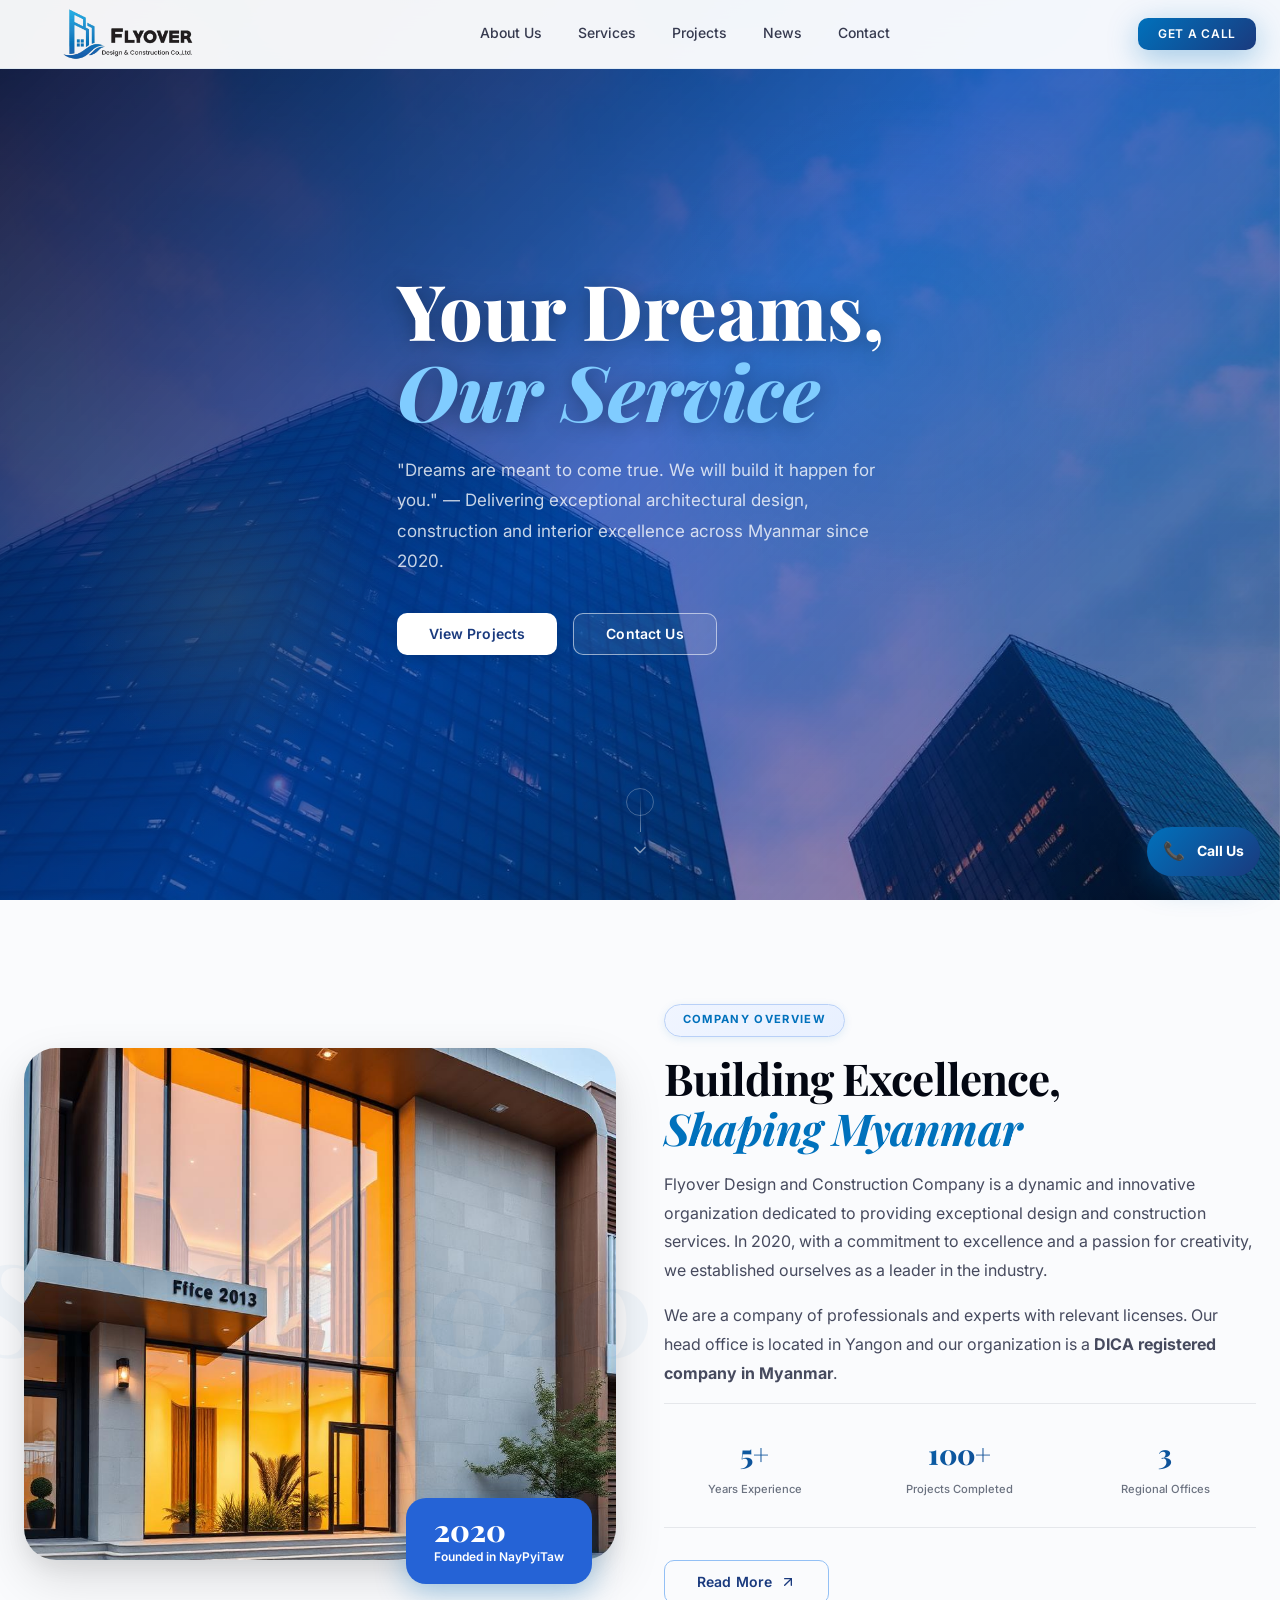
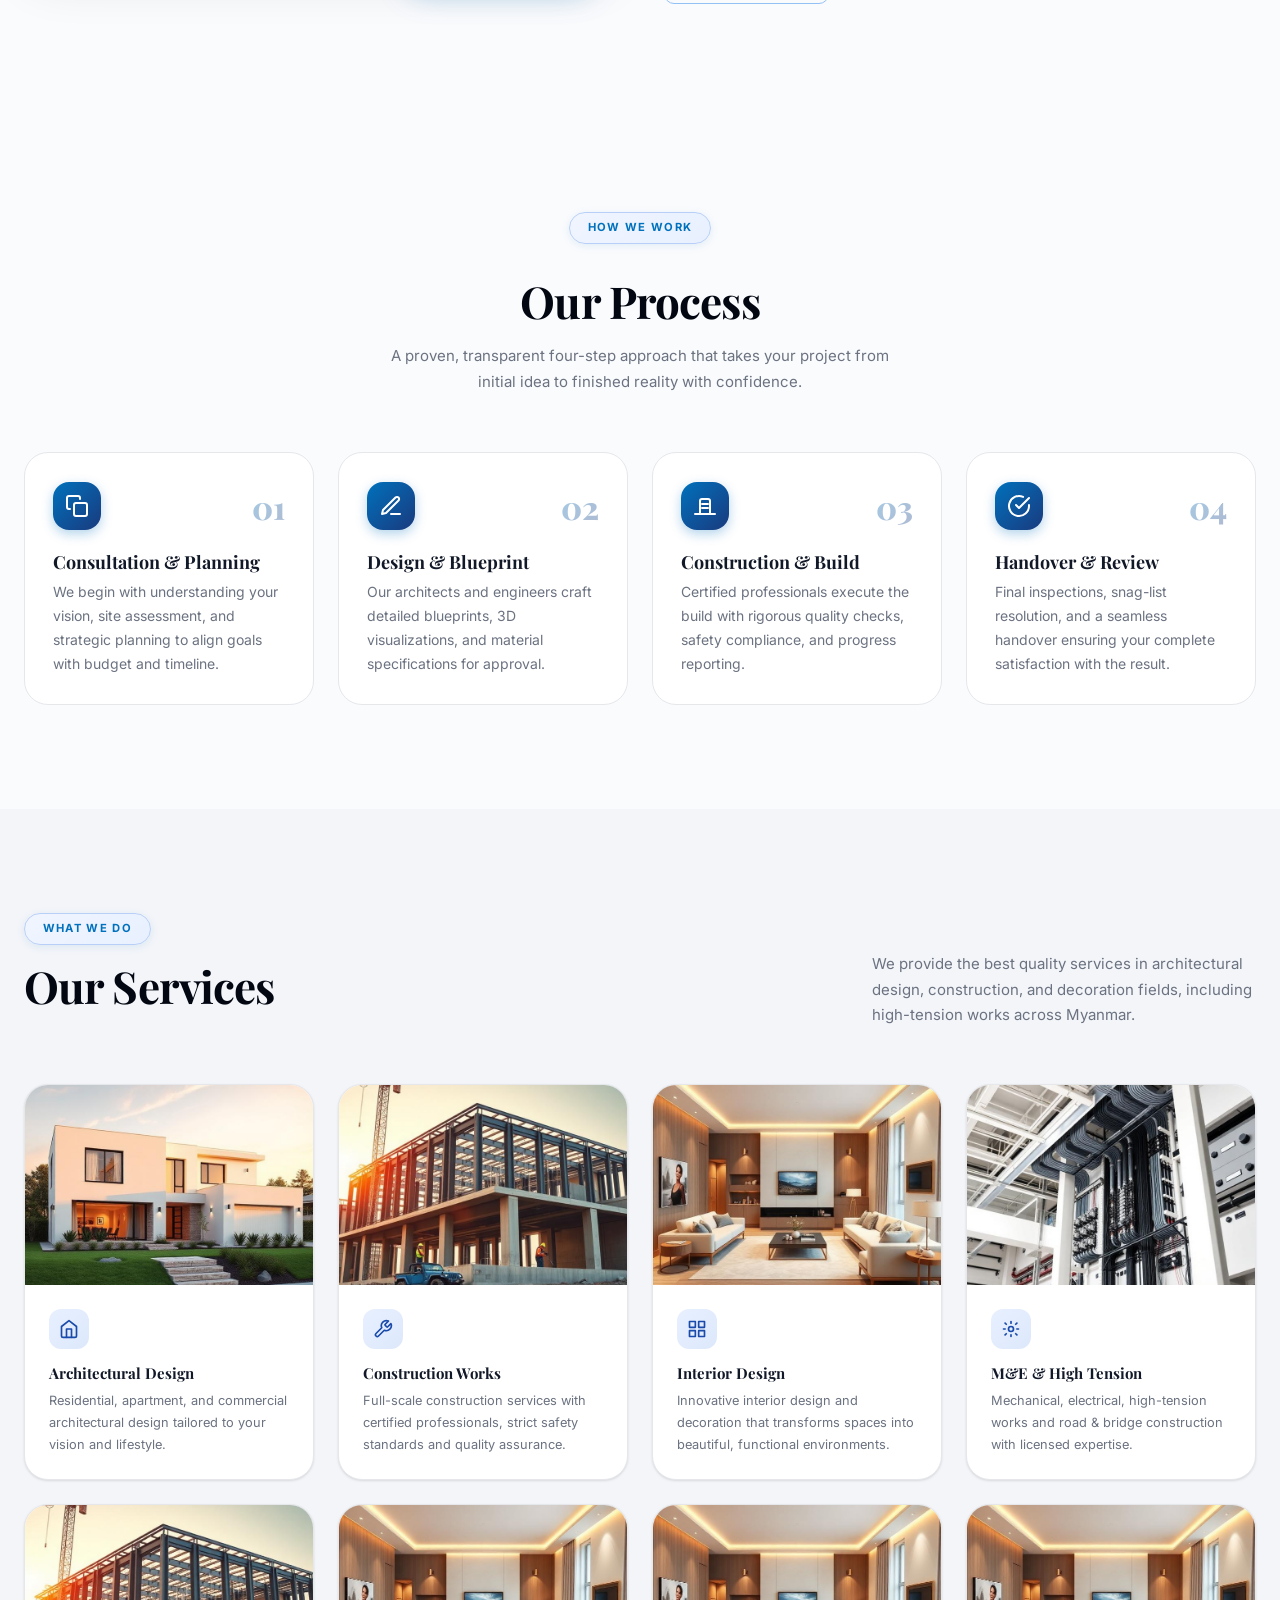
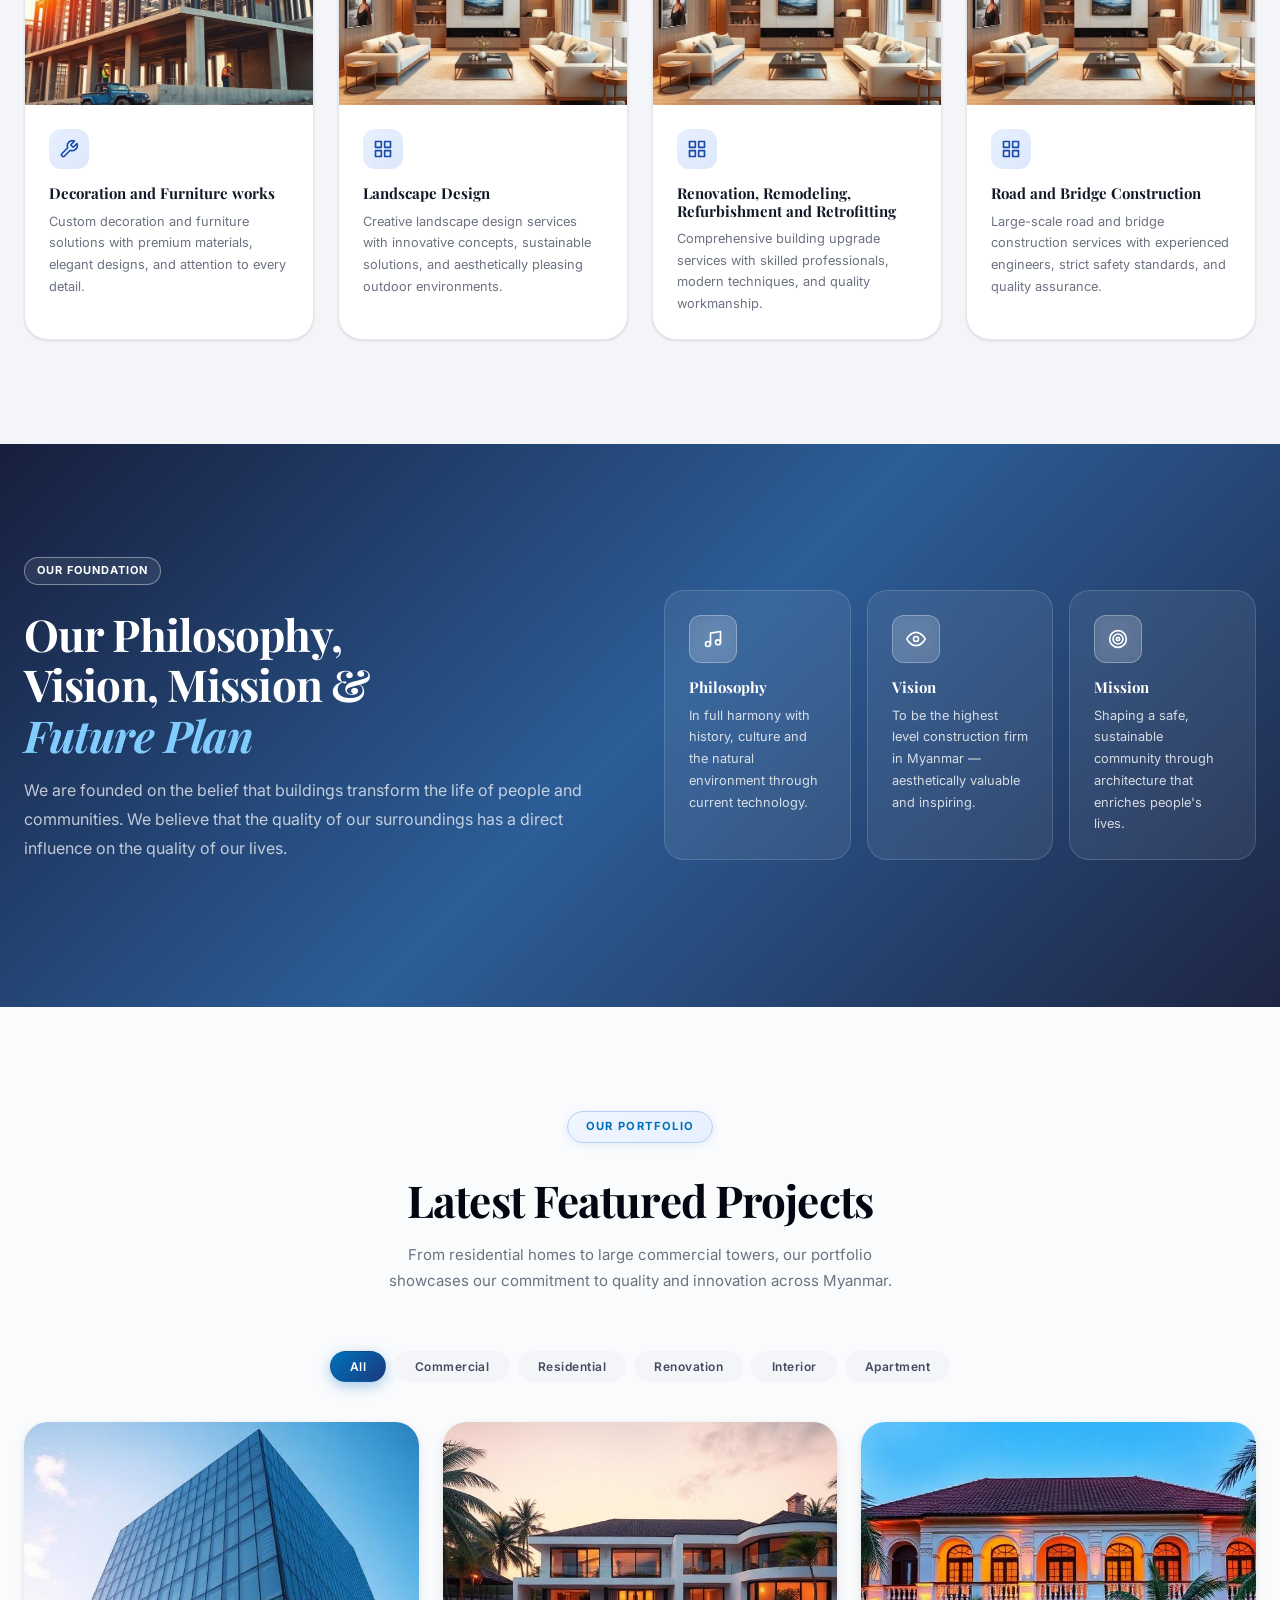
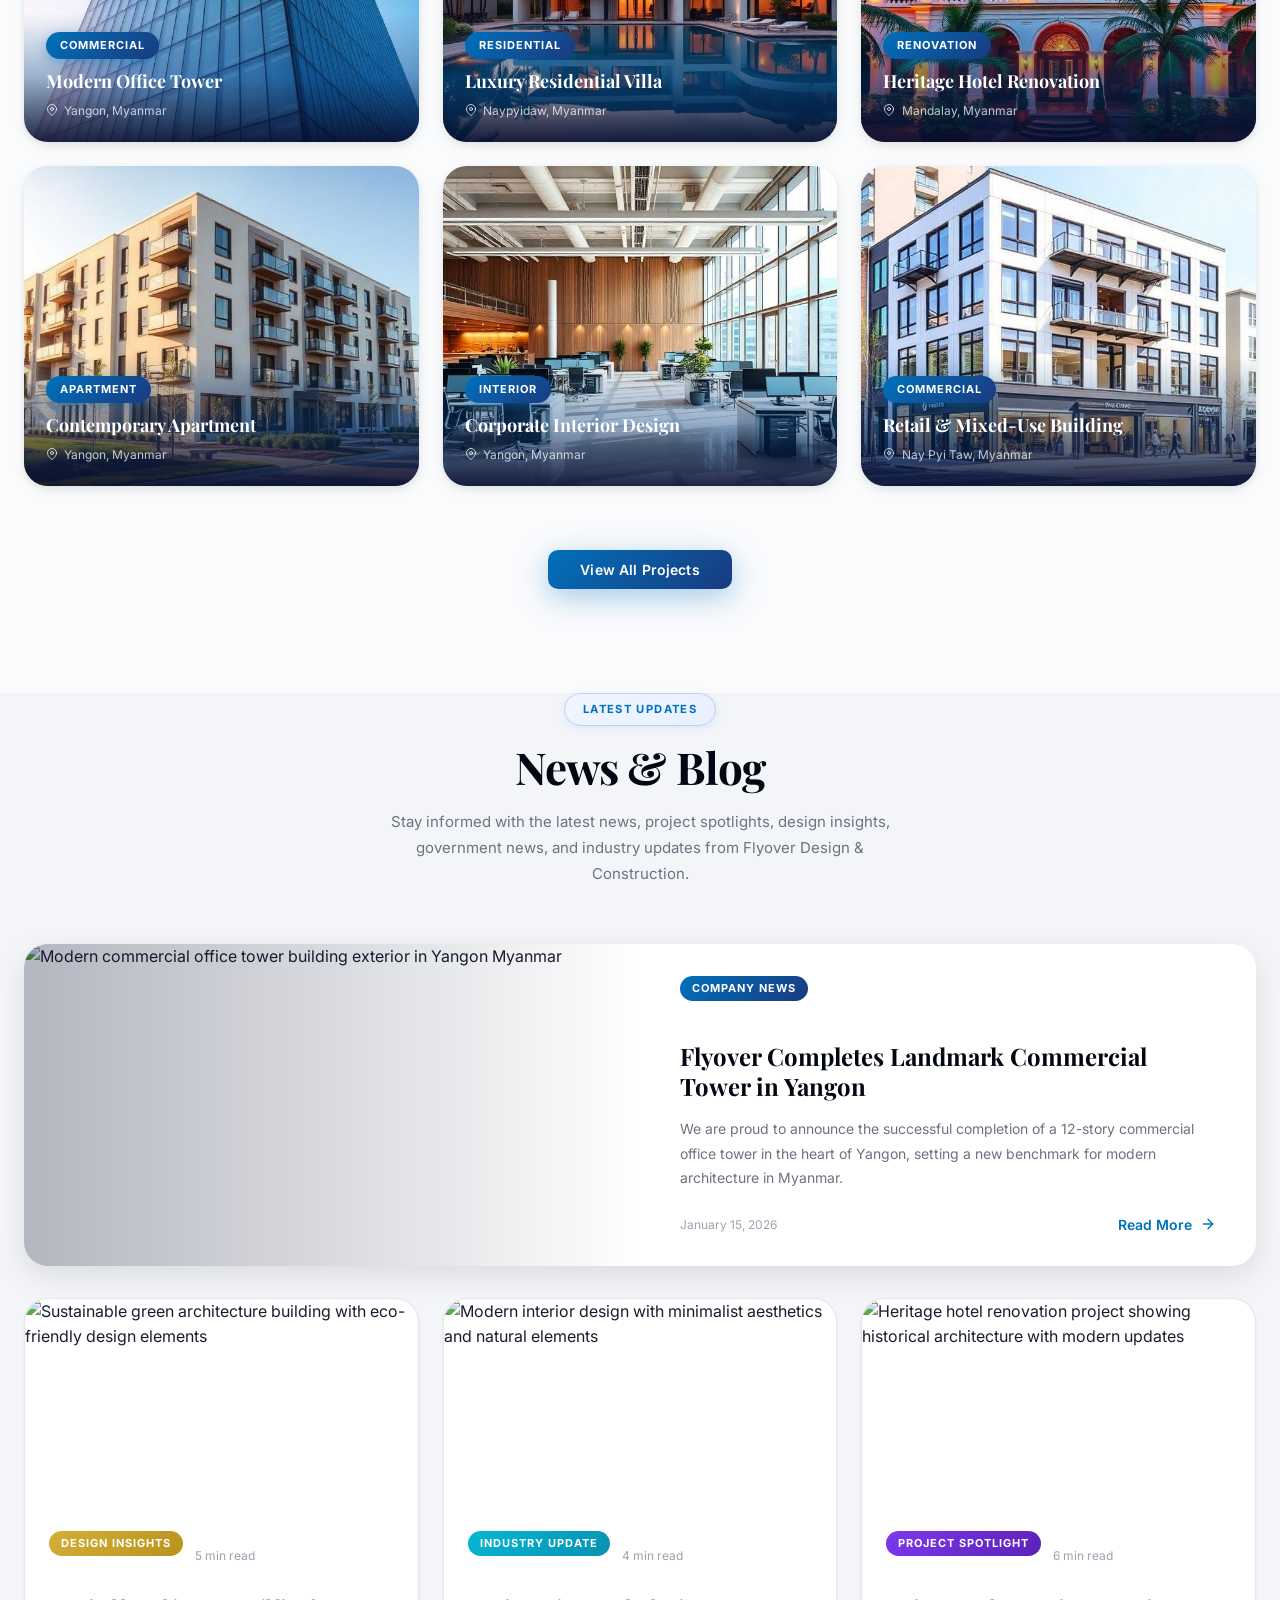
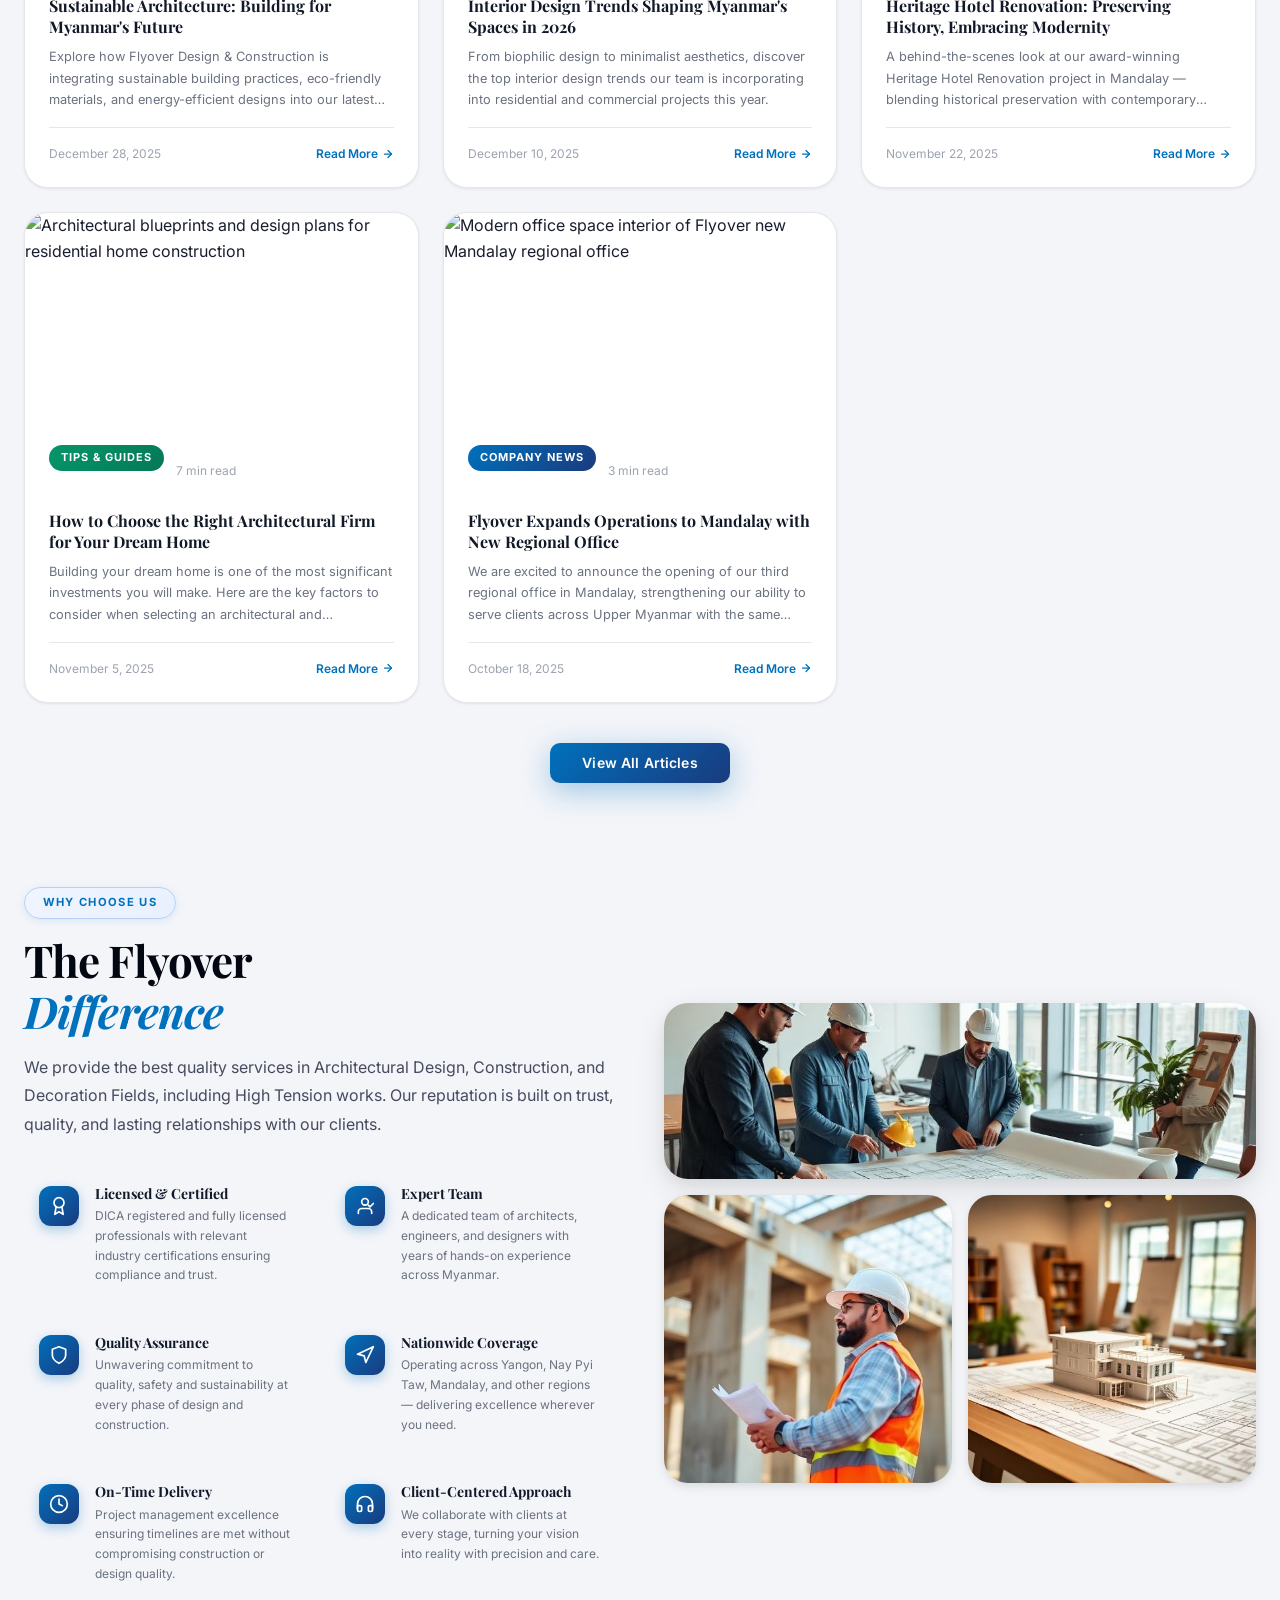
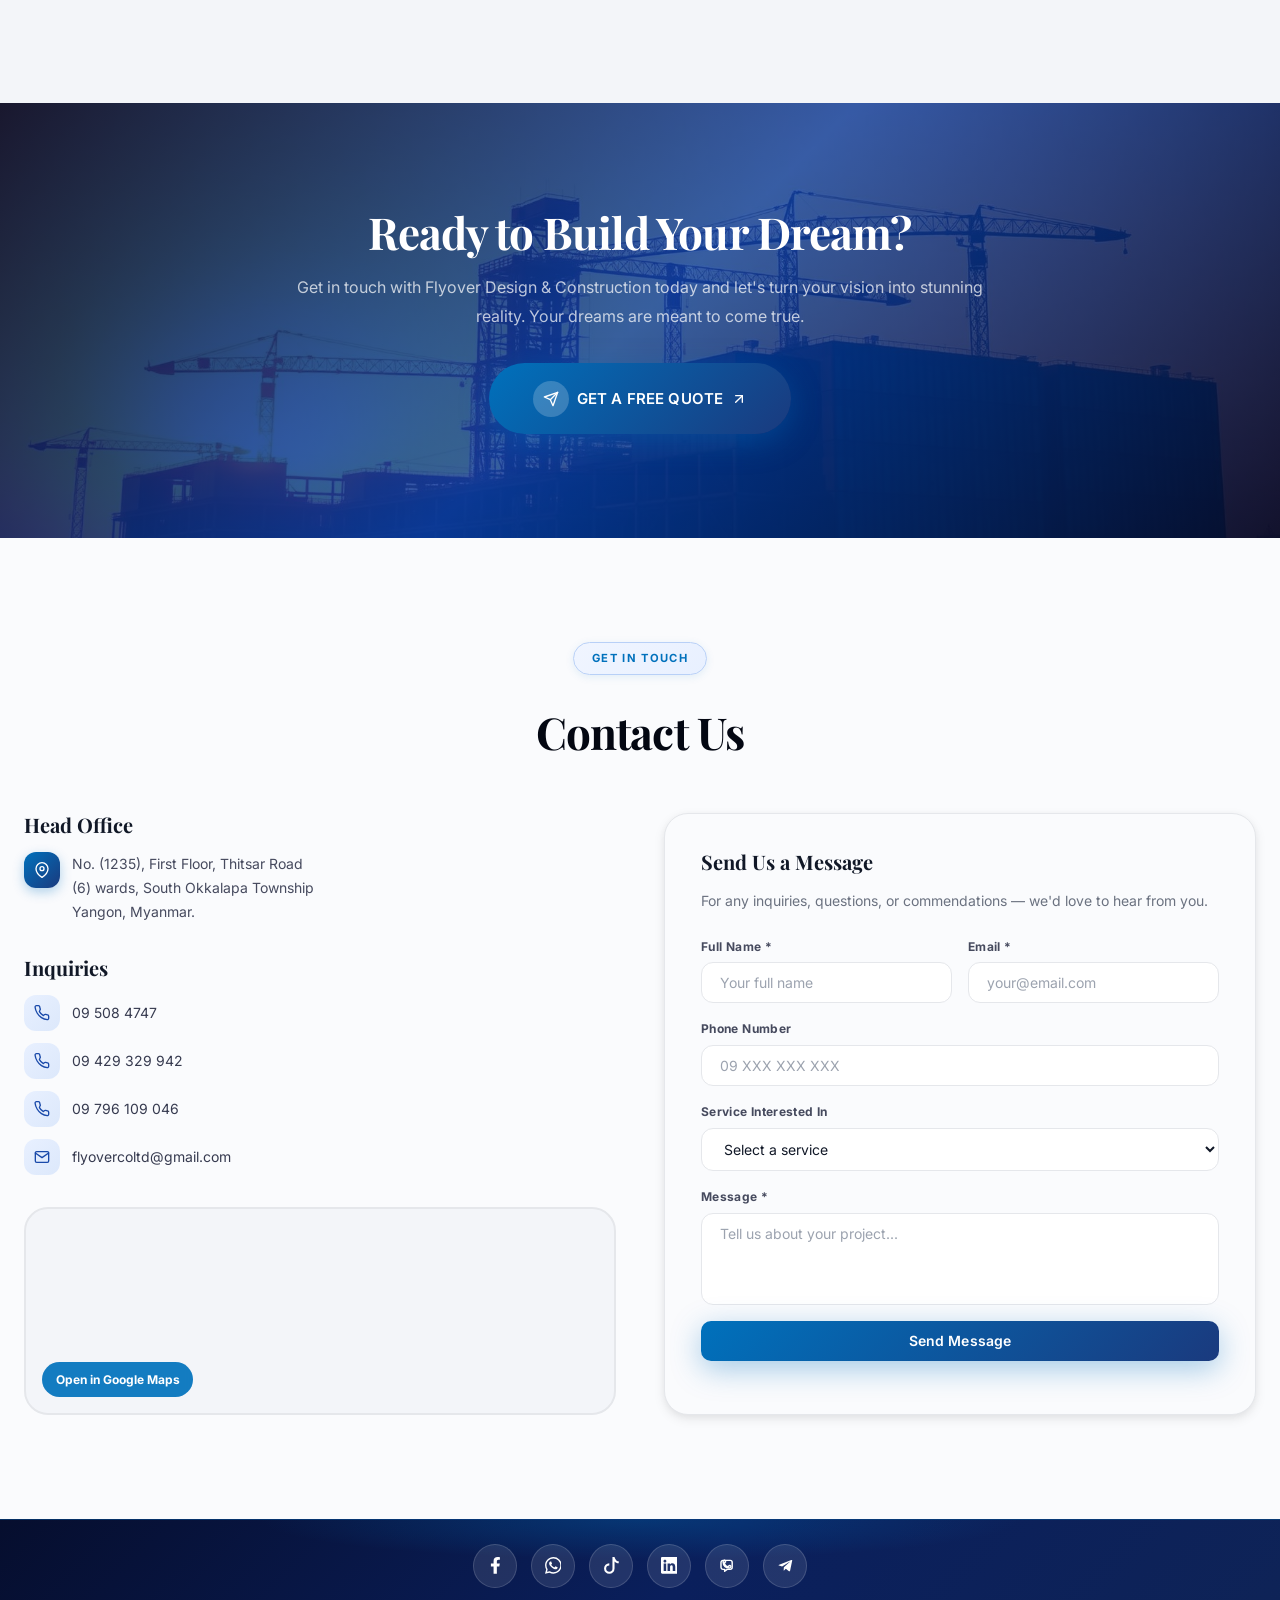
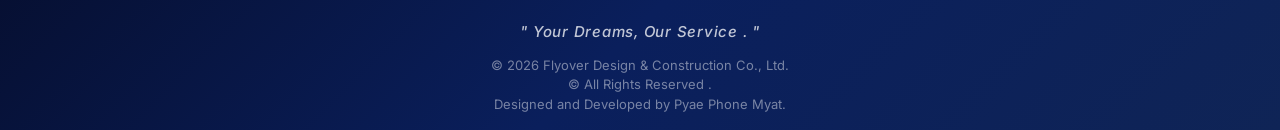
==== commit 32256ada: "Update index.html News Add" ====
--- a/index.html
+++ b/index.html
@@ -446,17 +446,13 @@
     <!-- Grid Posts -->
     <div class="grid-posts" id="grid-posts"></div>
 
-     <!-- View All -->
+     <!-- View All Articles --> 
     <div class="view-all-wrap">
-      <button class="view-all-btn">
-        View All Articles
-        <svg width="16" height="16" viewBox="0 0 24 24" fill="none" stroke="currentColor" stroke-width="2" stroke-linecap="round" stroke-linejoin="round">
-          <line x1="5" y1="12" x2="19" y2="12"/><polyline points="12 5 19 12 12 19"/>
-        </svg>
+      <a href="News-Section.html" class="btn btn-primary">View All Articles</a>
       </button>
-       </div>
-      </div>
-    </section>
+     </div>
+     </div>
+</section>
 
     <!-- WHY CHOOSE US -->
     <section class="section bg-lighter">
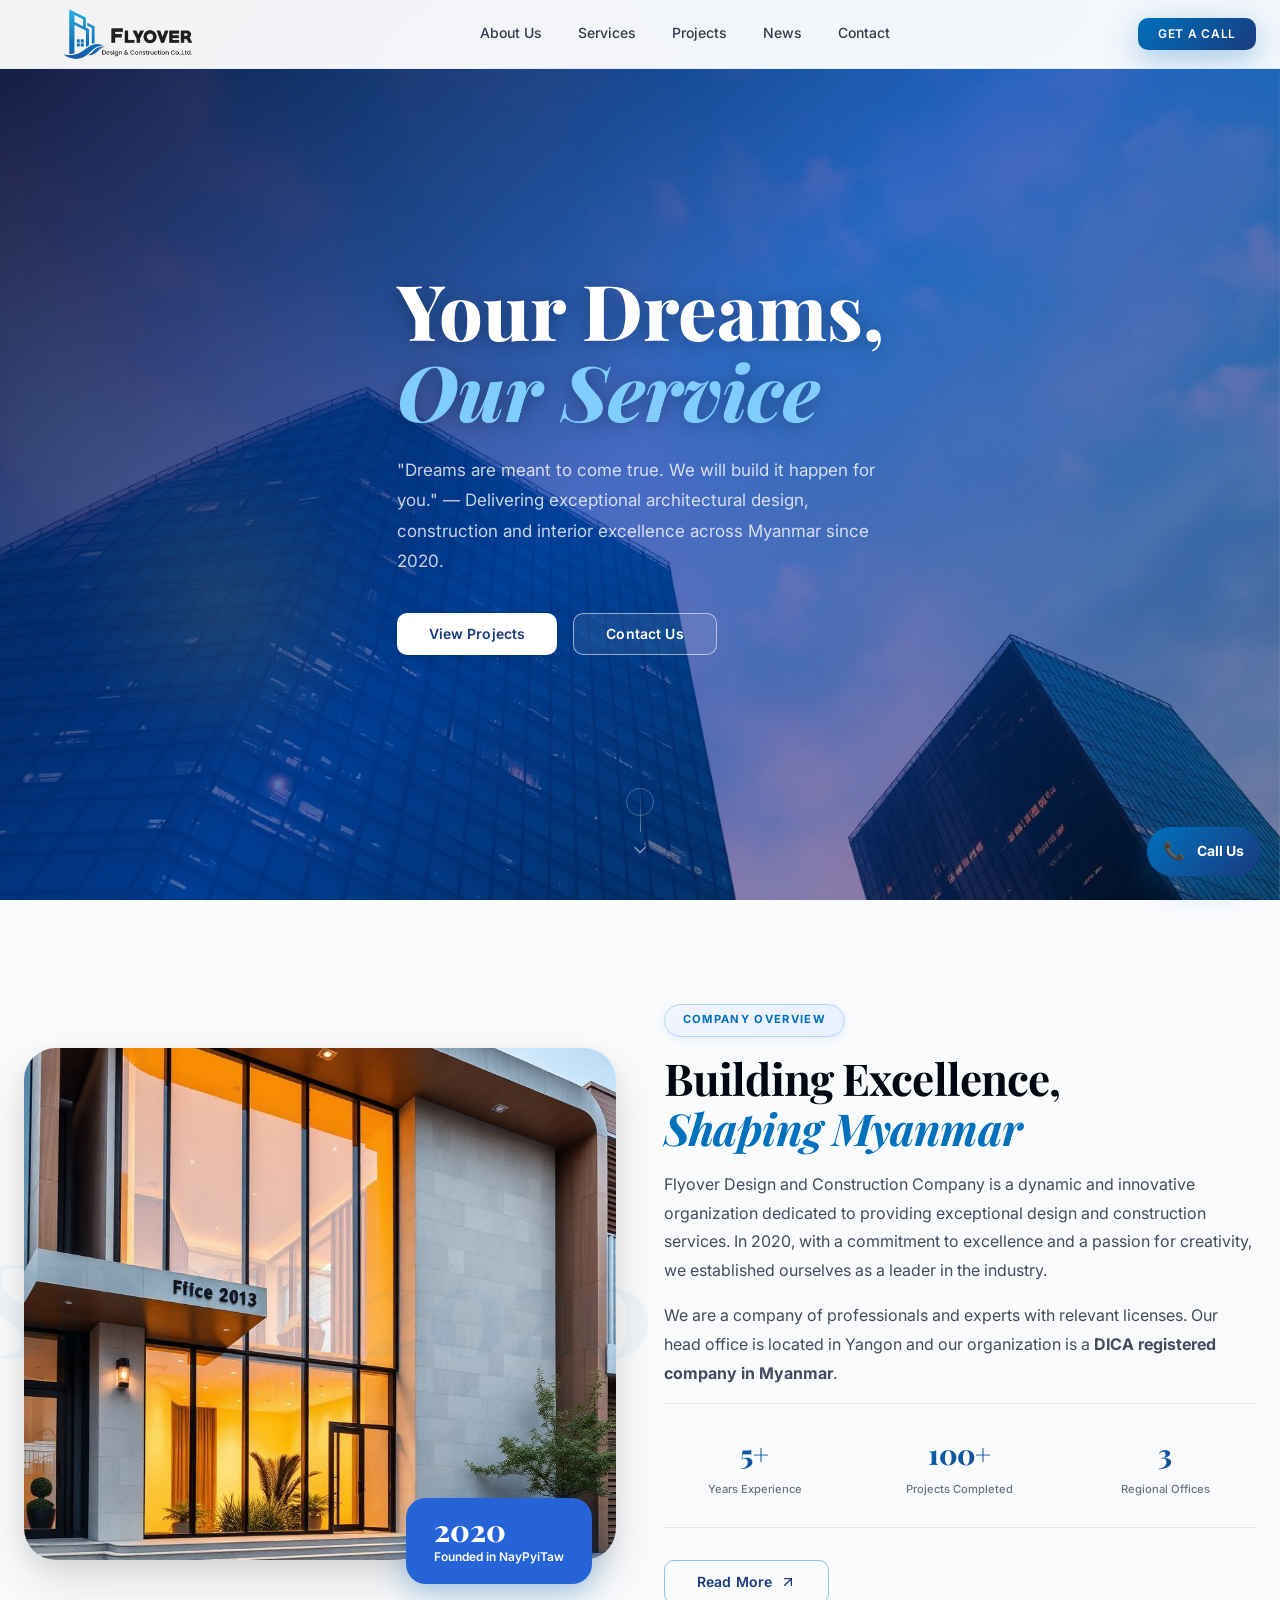
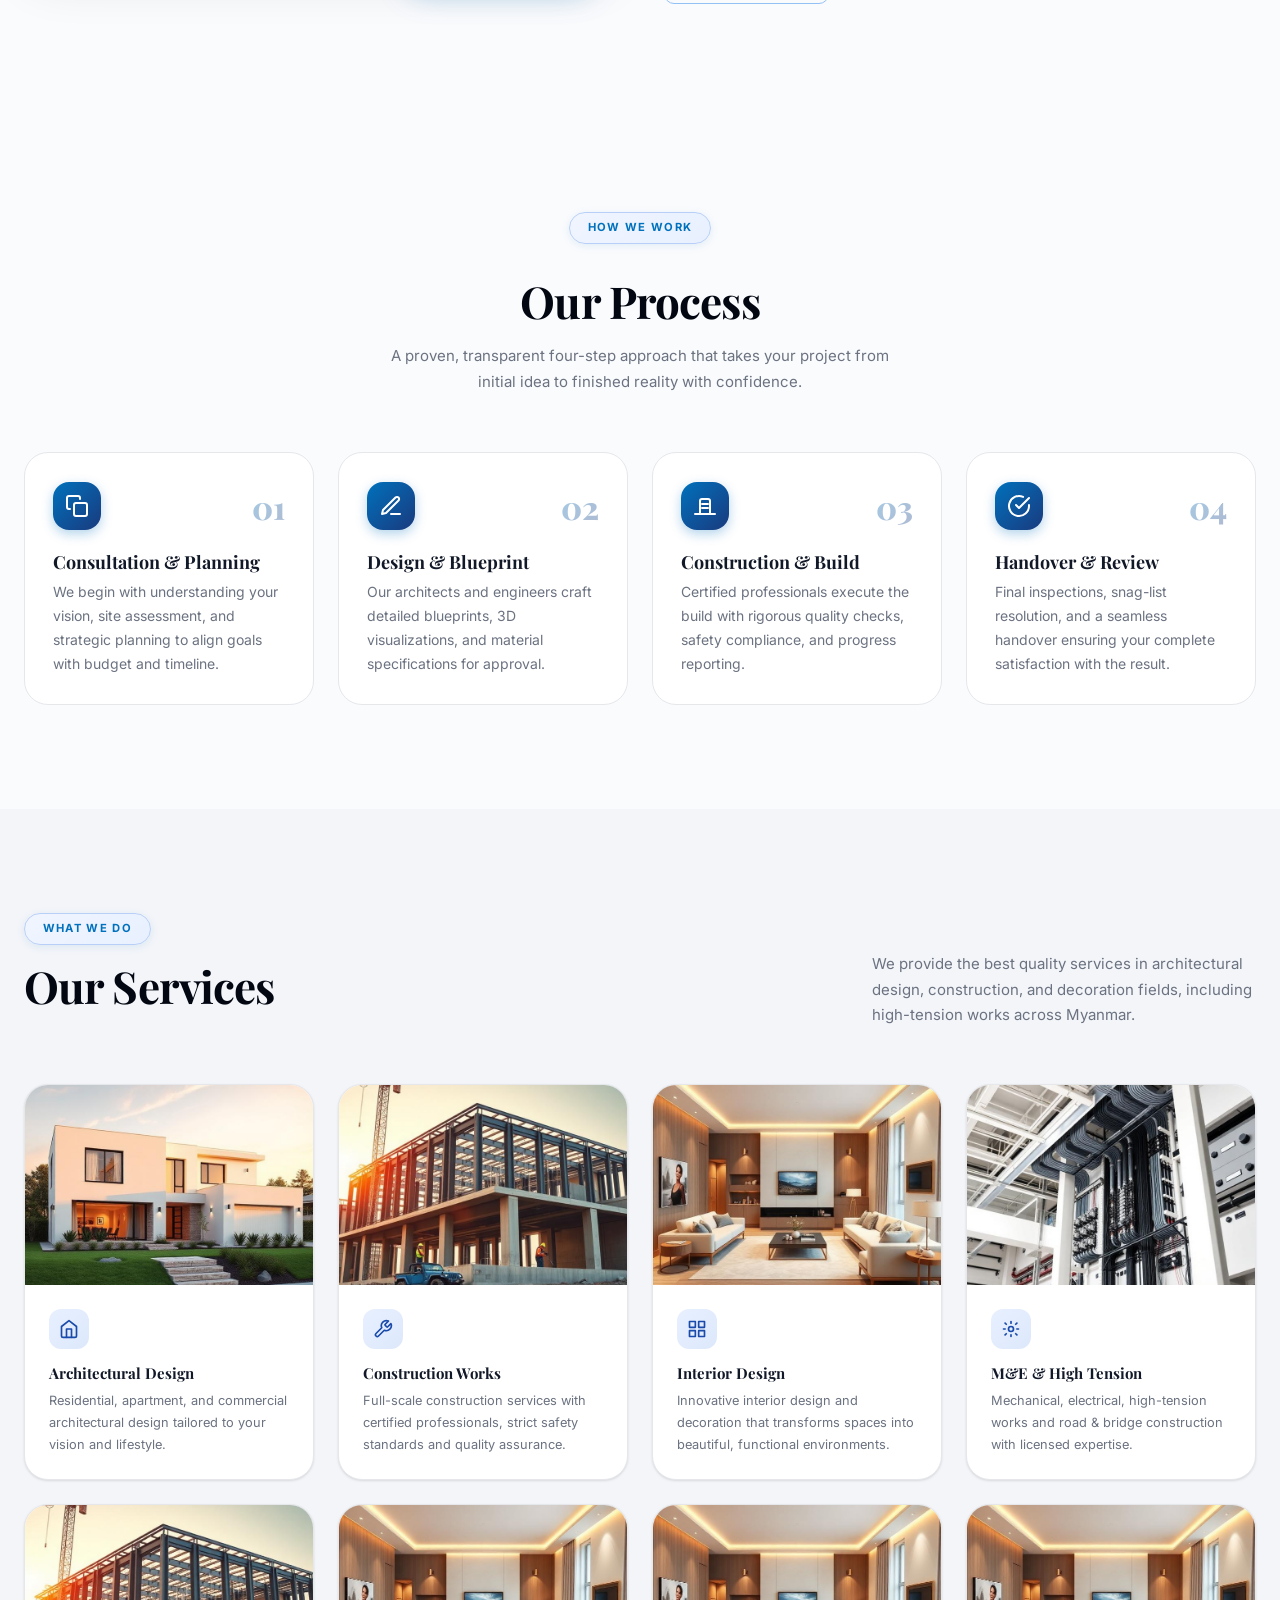
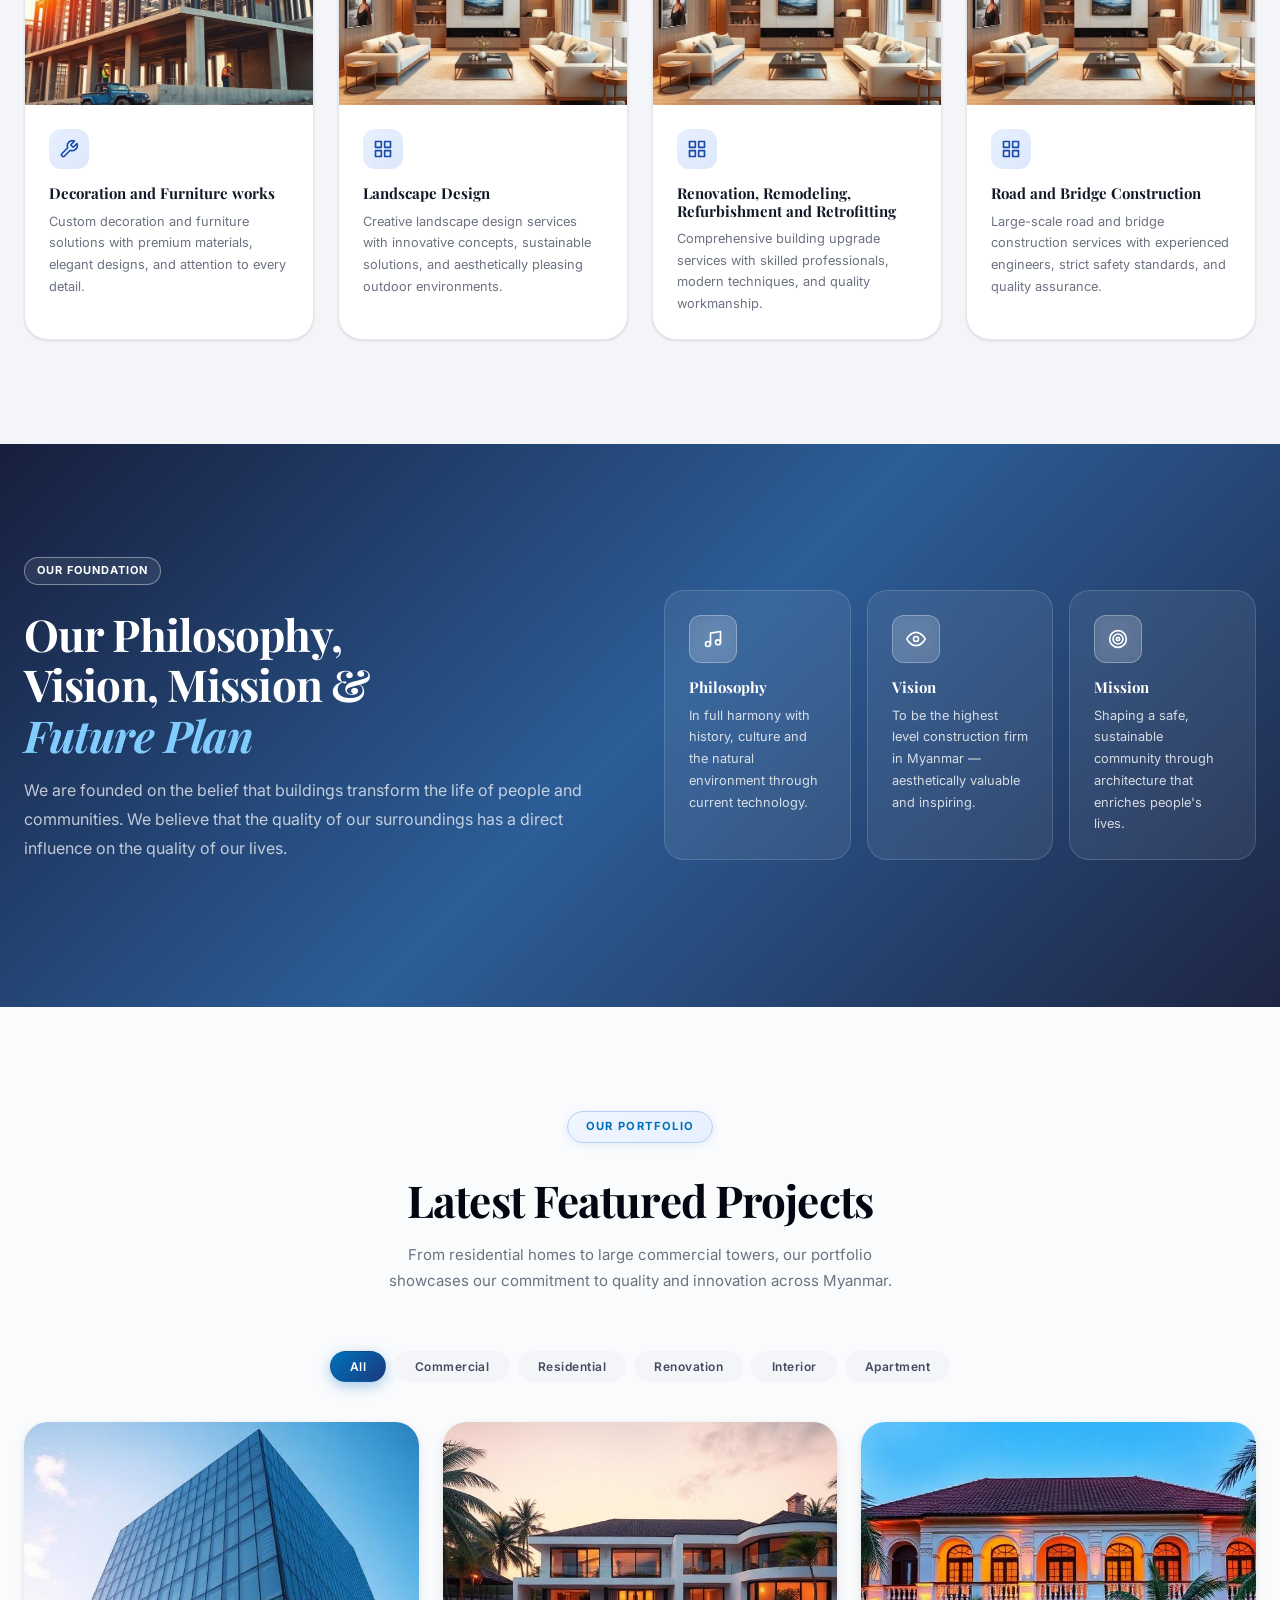
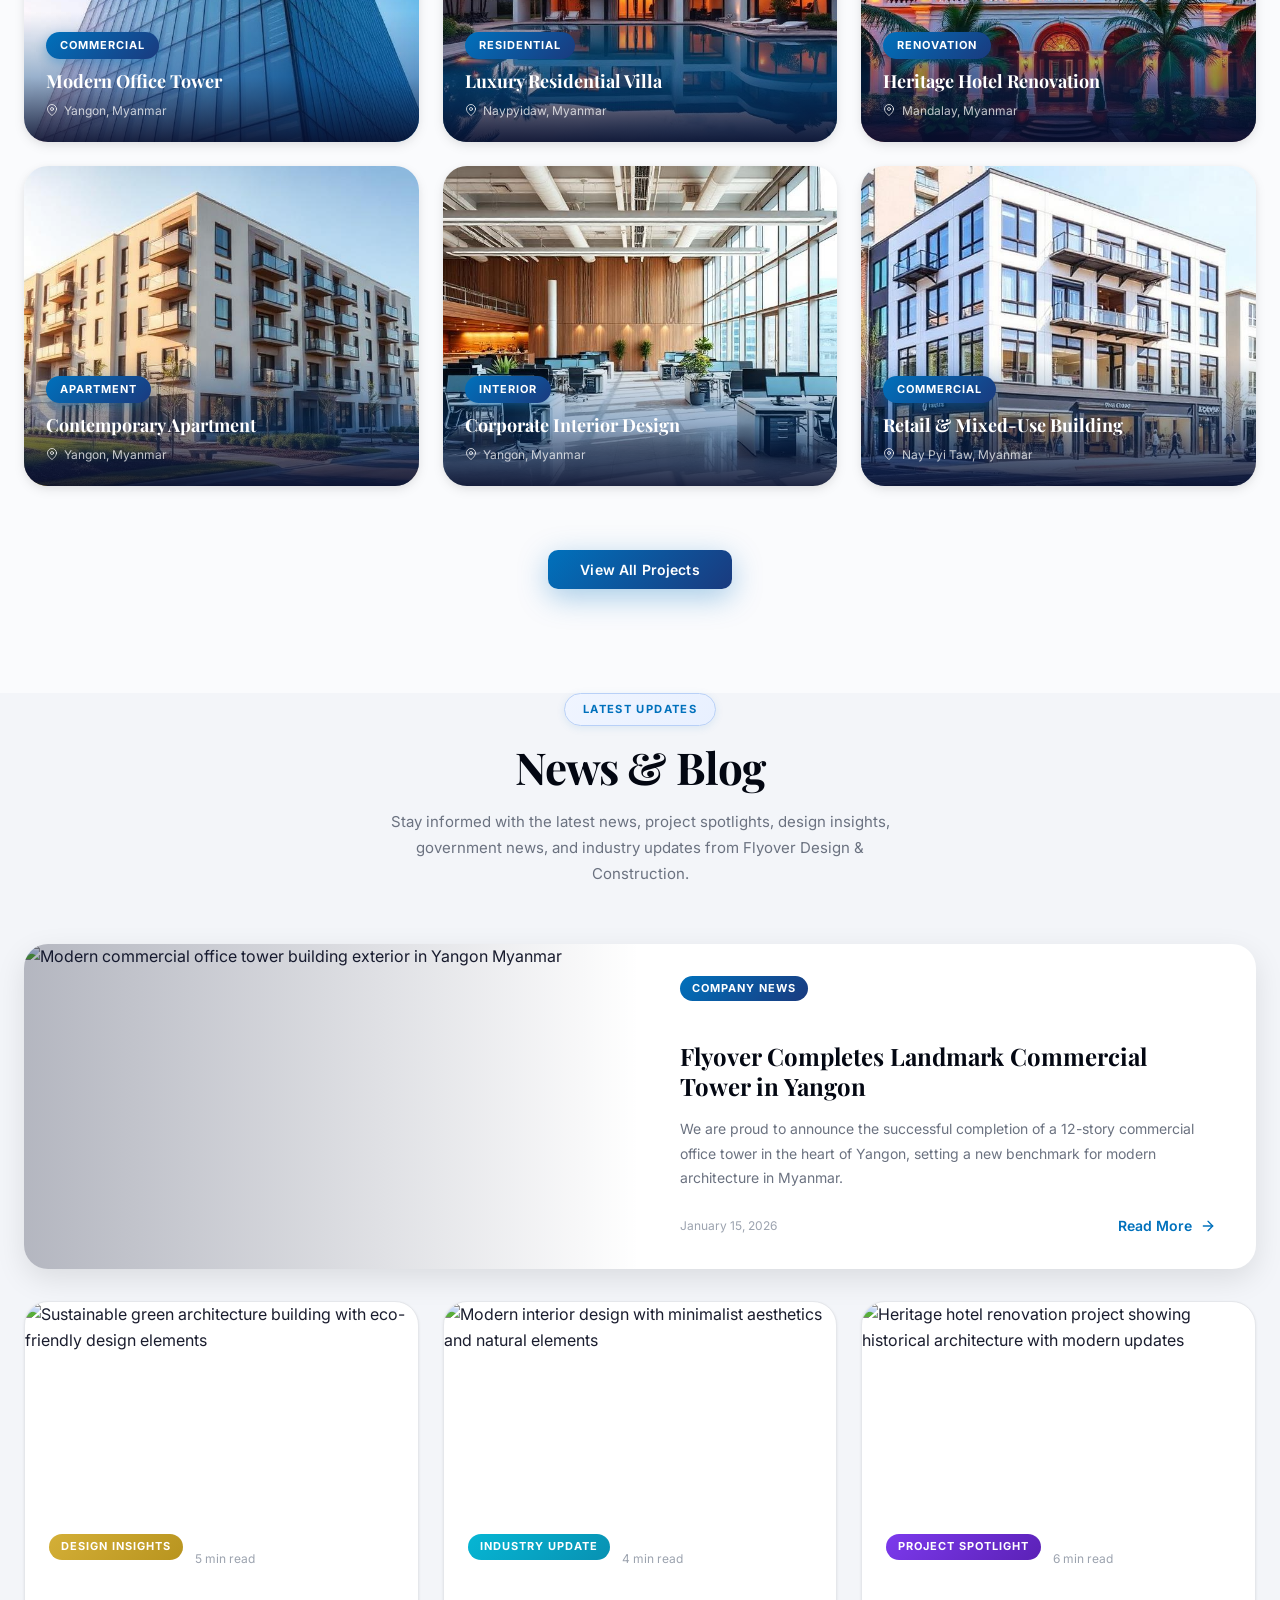
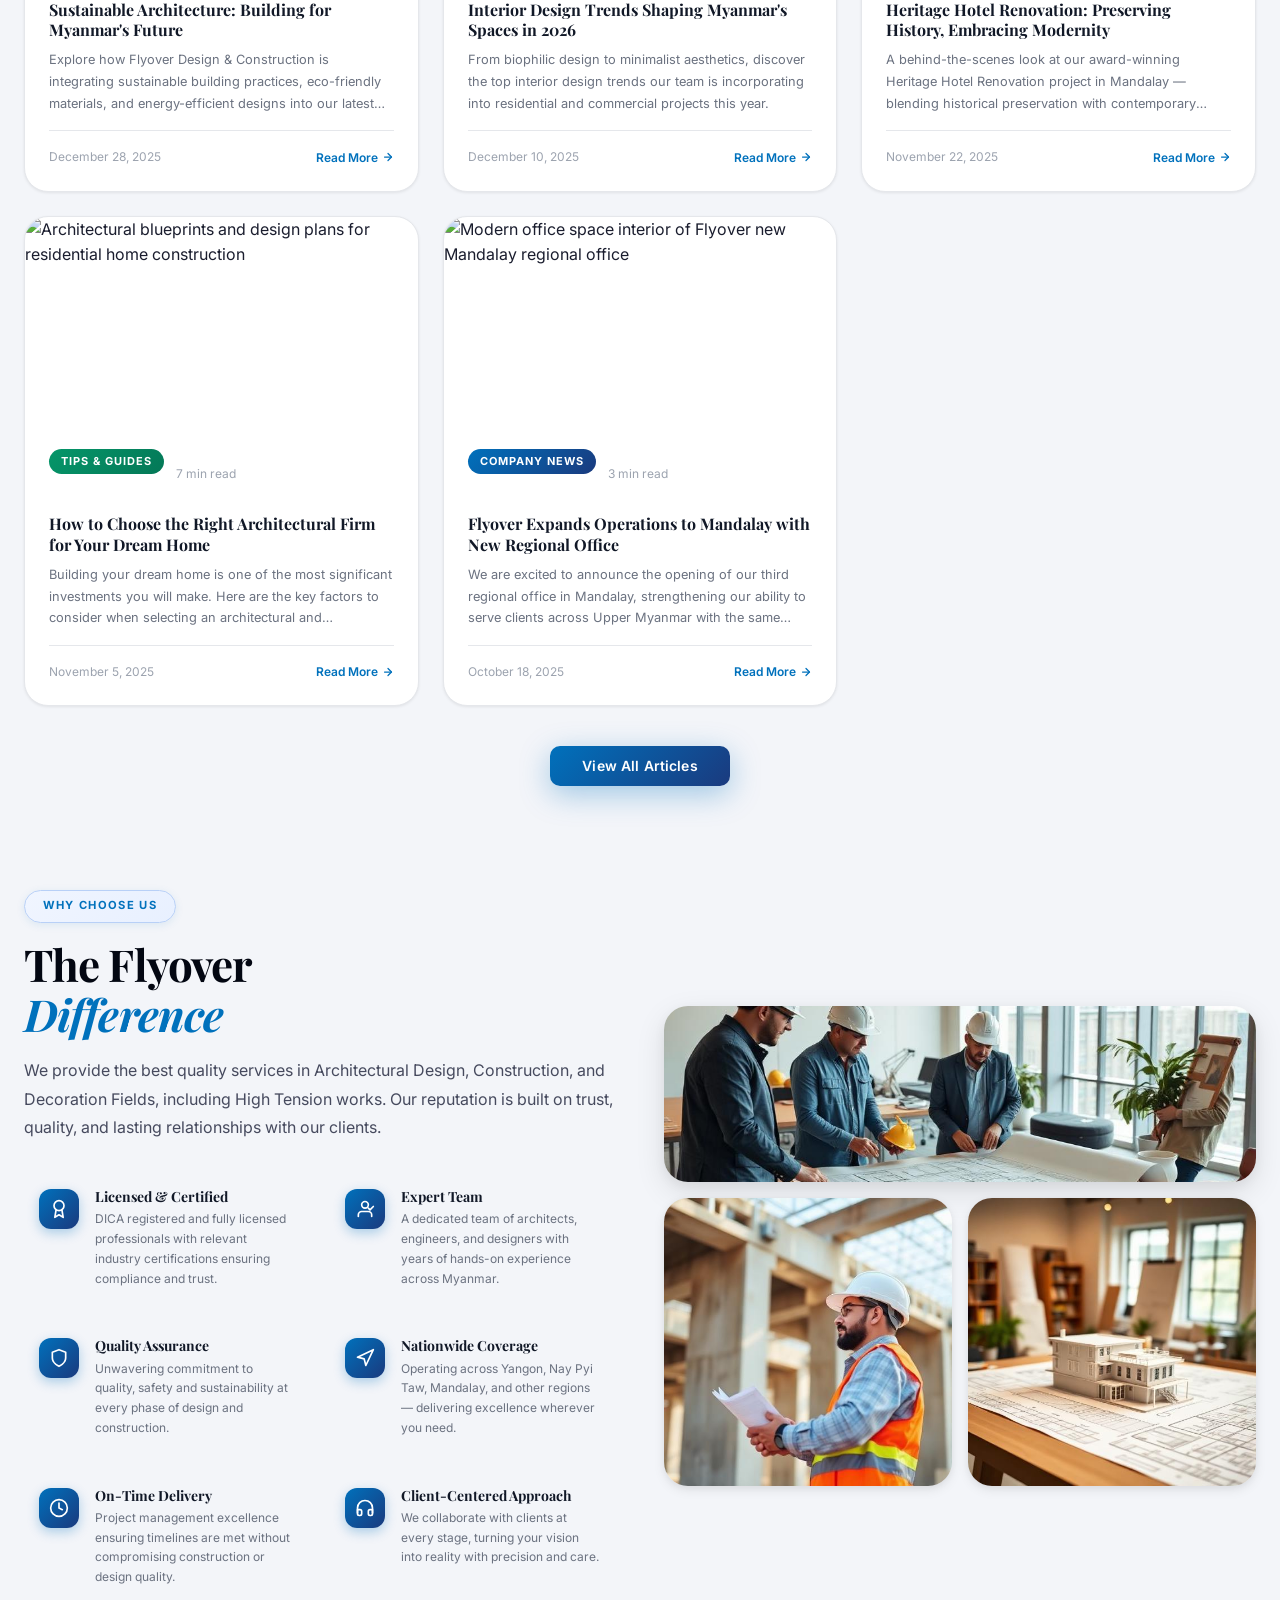
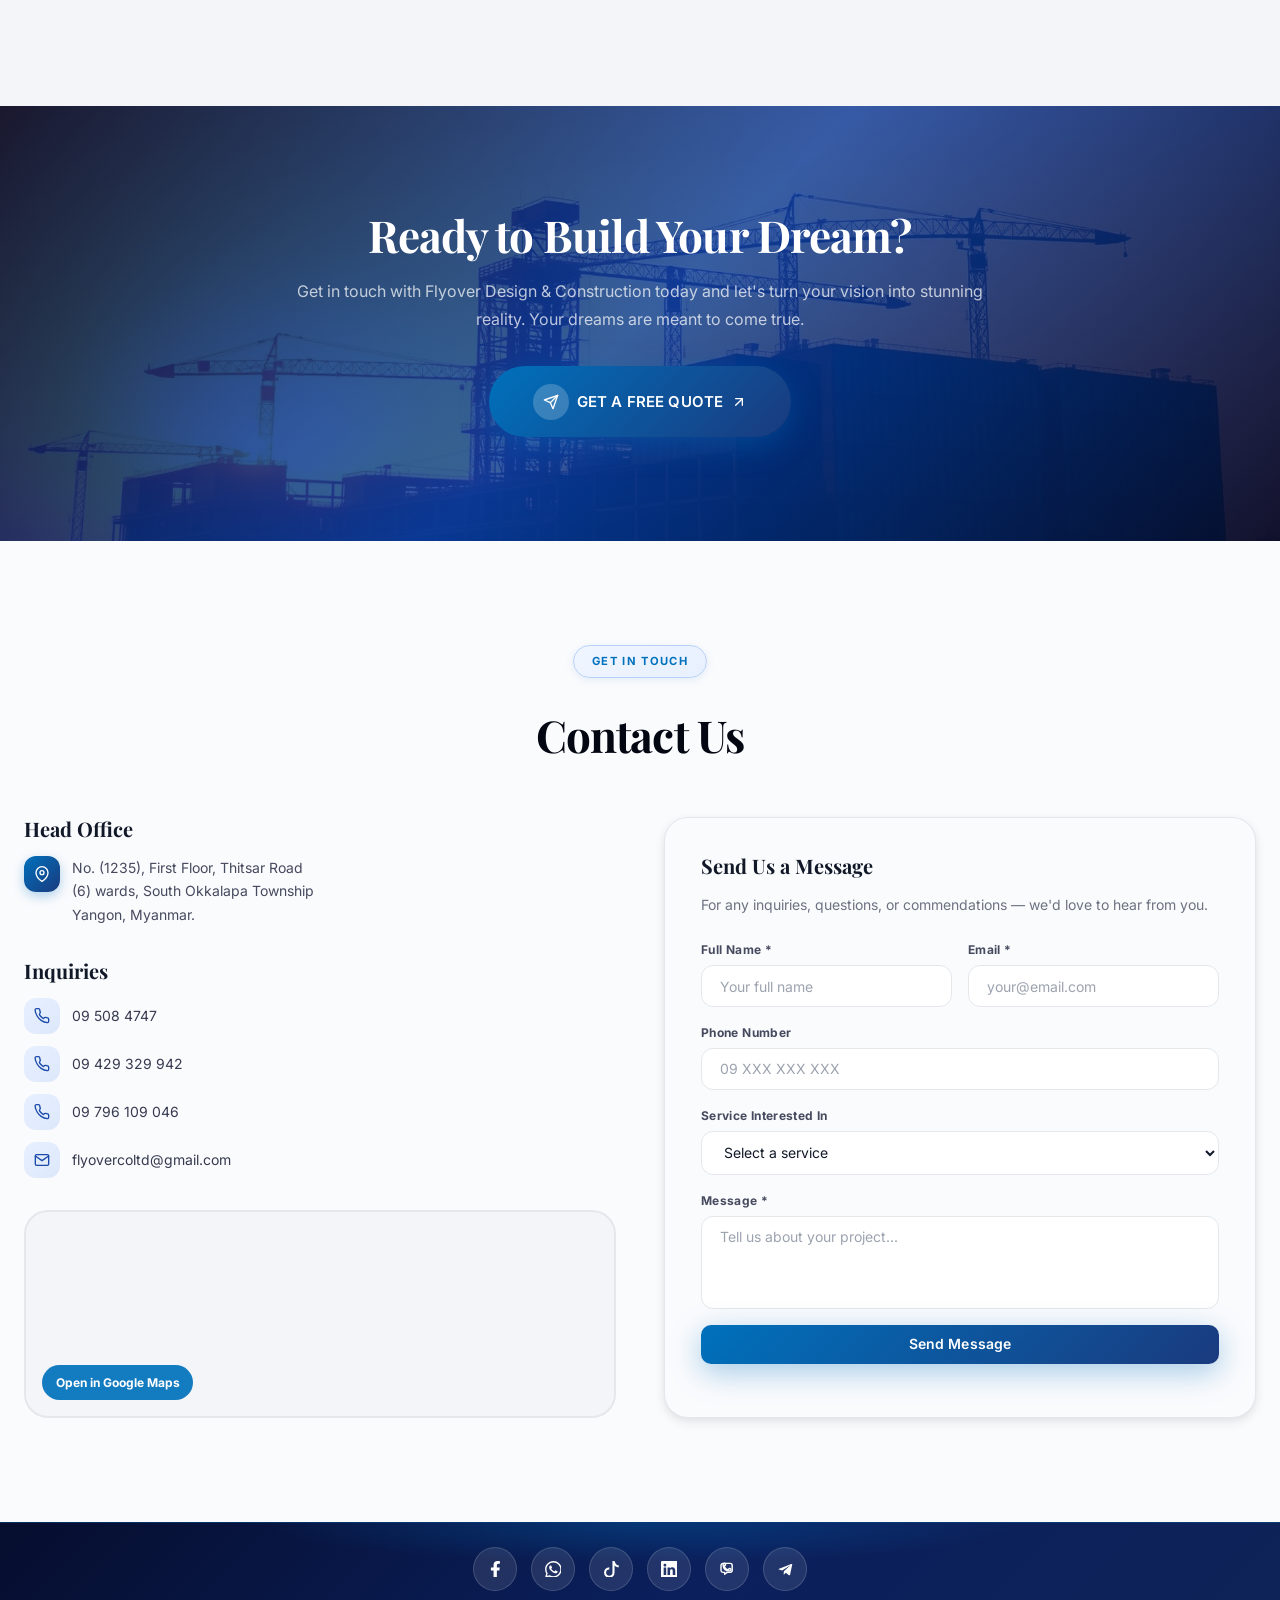
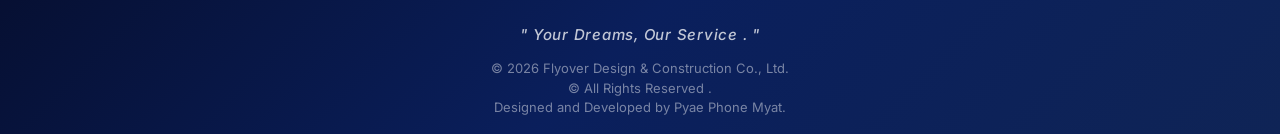
==== commit e2e311a3: "link" ====
--- a/index.html
+++ b/index.html
@@ -96,10 +96,10 @@
                 <div class="stat-label">Regional Offices</div>
               </div>
             </div>
-            <button class="btn btn-outline-primary" id="read-more-btn" data-popup-open="company-overview-popup" aria-expanded="false">
+            <a href="News-Section.html" class="btn btn-outline-primary" id="read-more-btn" data-popup-open="company-overview-popup" aria-expanded="false">
               Read More
               <svg width="16" height="16" viewBox="0 0 24 24" fill="none" stroke="currentColor" stroke-width="2" stroke-linecap="round" stroke-linejoin="round"><line x1="7" y1="17" x2="17" y2="7"></line><polyline points="7 7 17 7 17 17"></polyline></svg>
-            </button>
+            </a>
           </div>
         </div>
       </div>
@@ -432,12 +432,12 @@
           </p>
           <div class="card-footer">
             <span class="card-date">January 15, 2026</span>
-                        <button class="read-more-btn">
+                        <a href="News-Section.html" class="read-more-btn">
               Read More
               <svg width="16" height="16" viewBox="0 0 24 24" fill="none" stroke="currentColor" stroke-width="2" stroke-linecap="round" stroke-linejoin="round">
                 <line x1="5" y1="12" x2="19" y2="12"/><polyline points="12 5 19 12 12 19"/>
               </svg>
-            </button>
+            </a>
           </div>
         </div>
       </div>
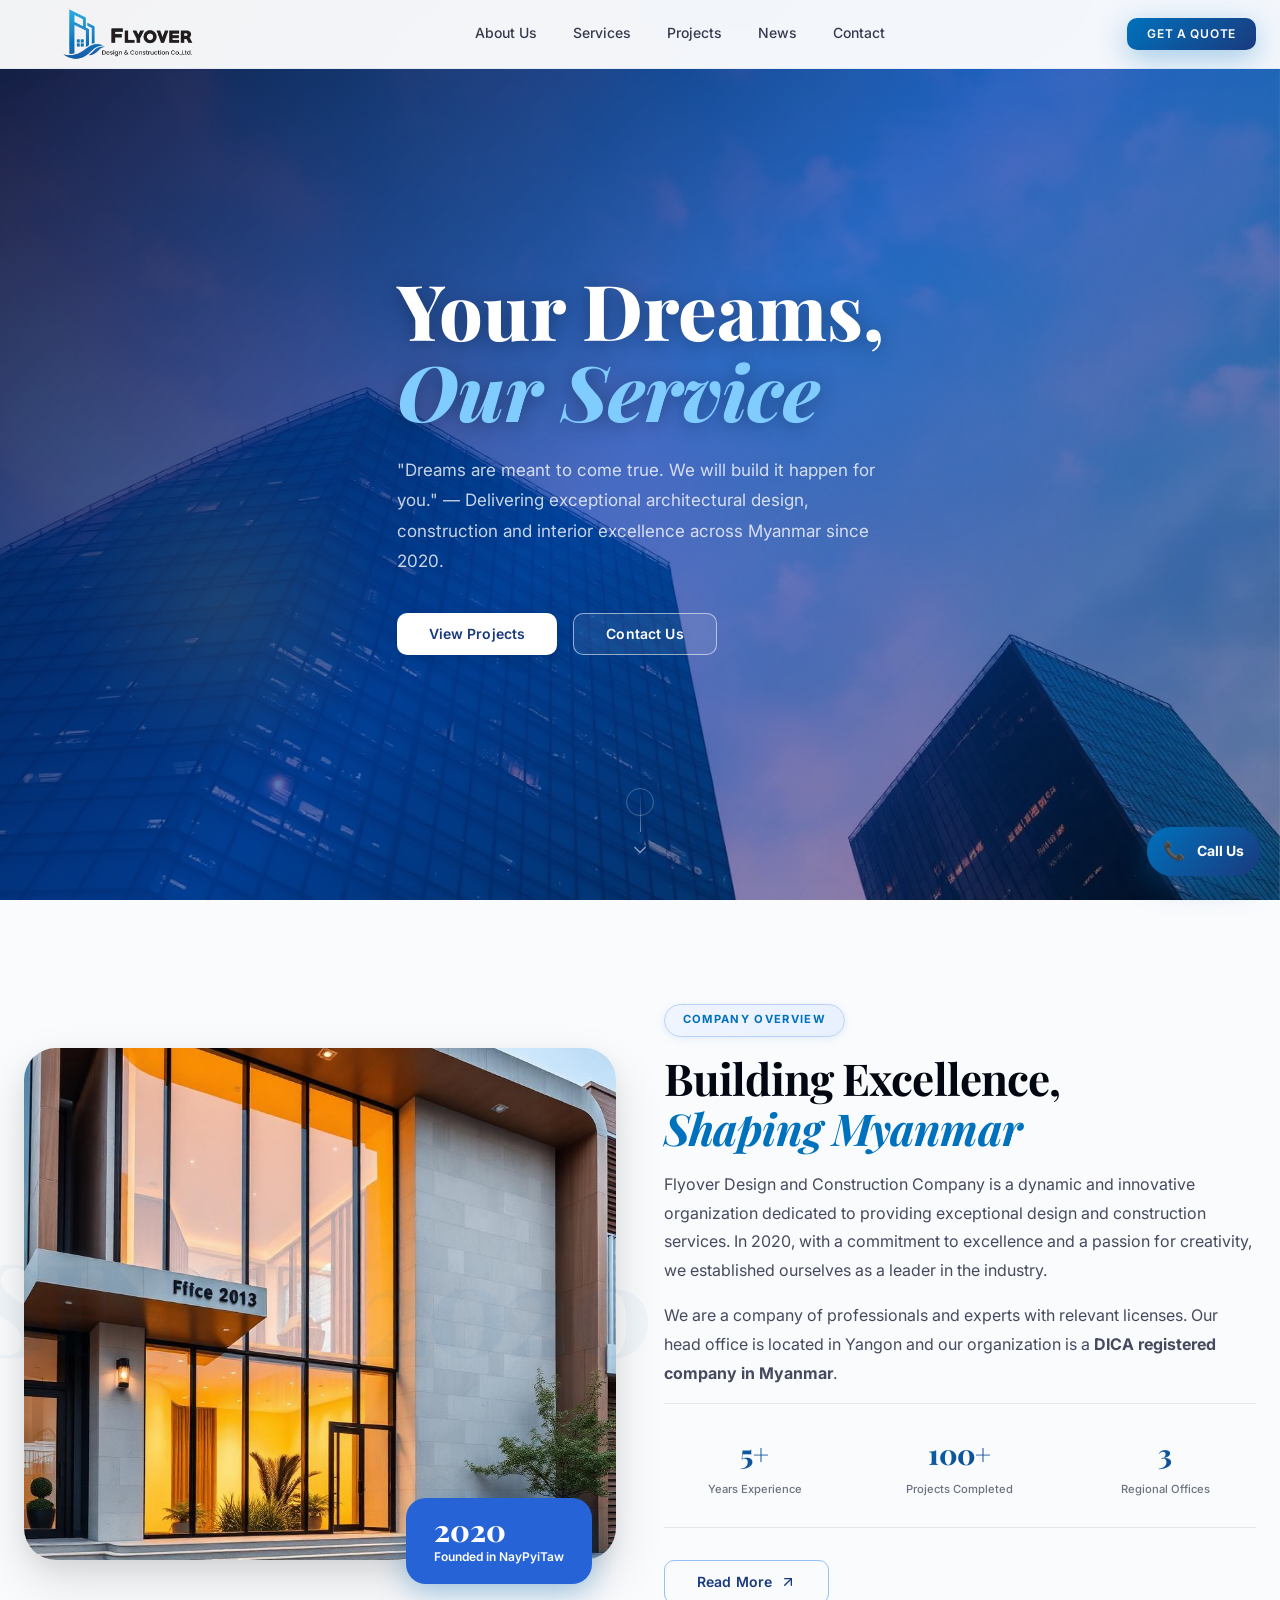
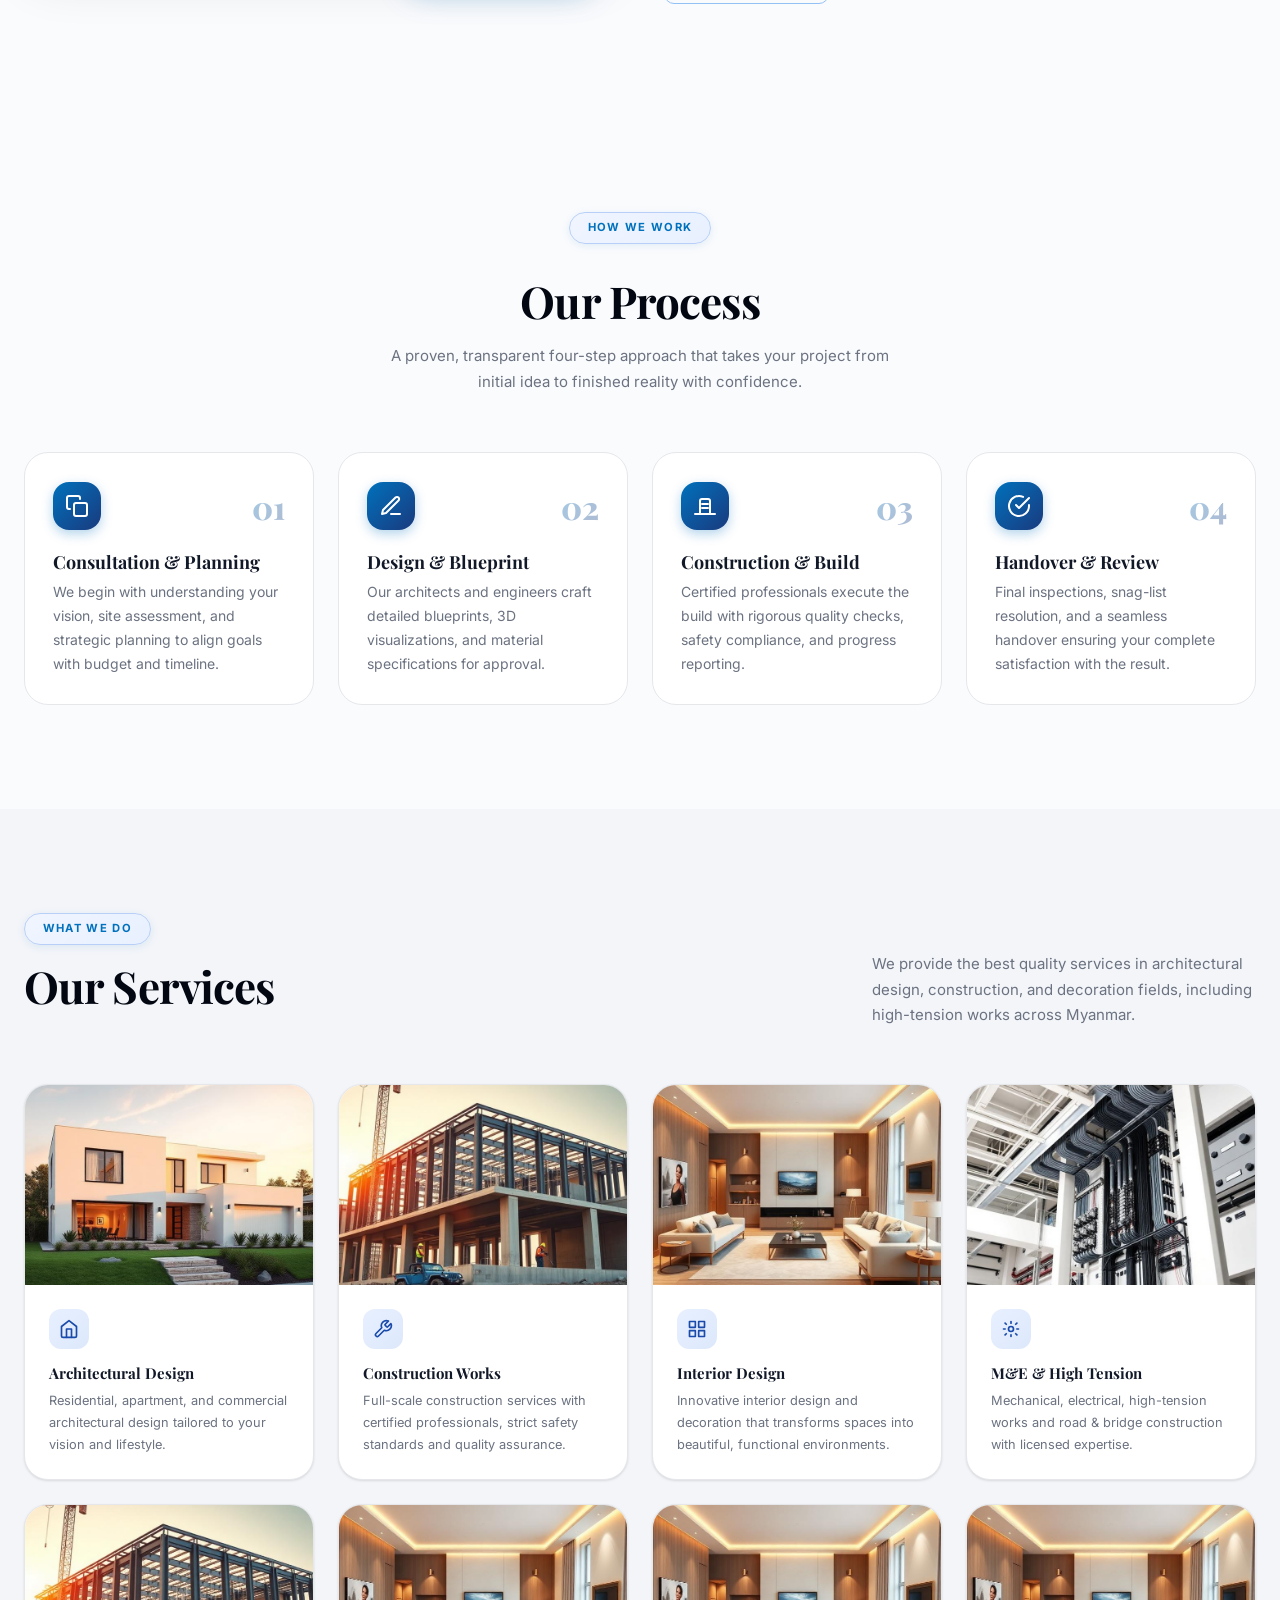
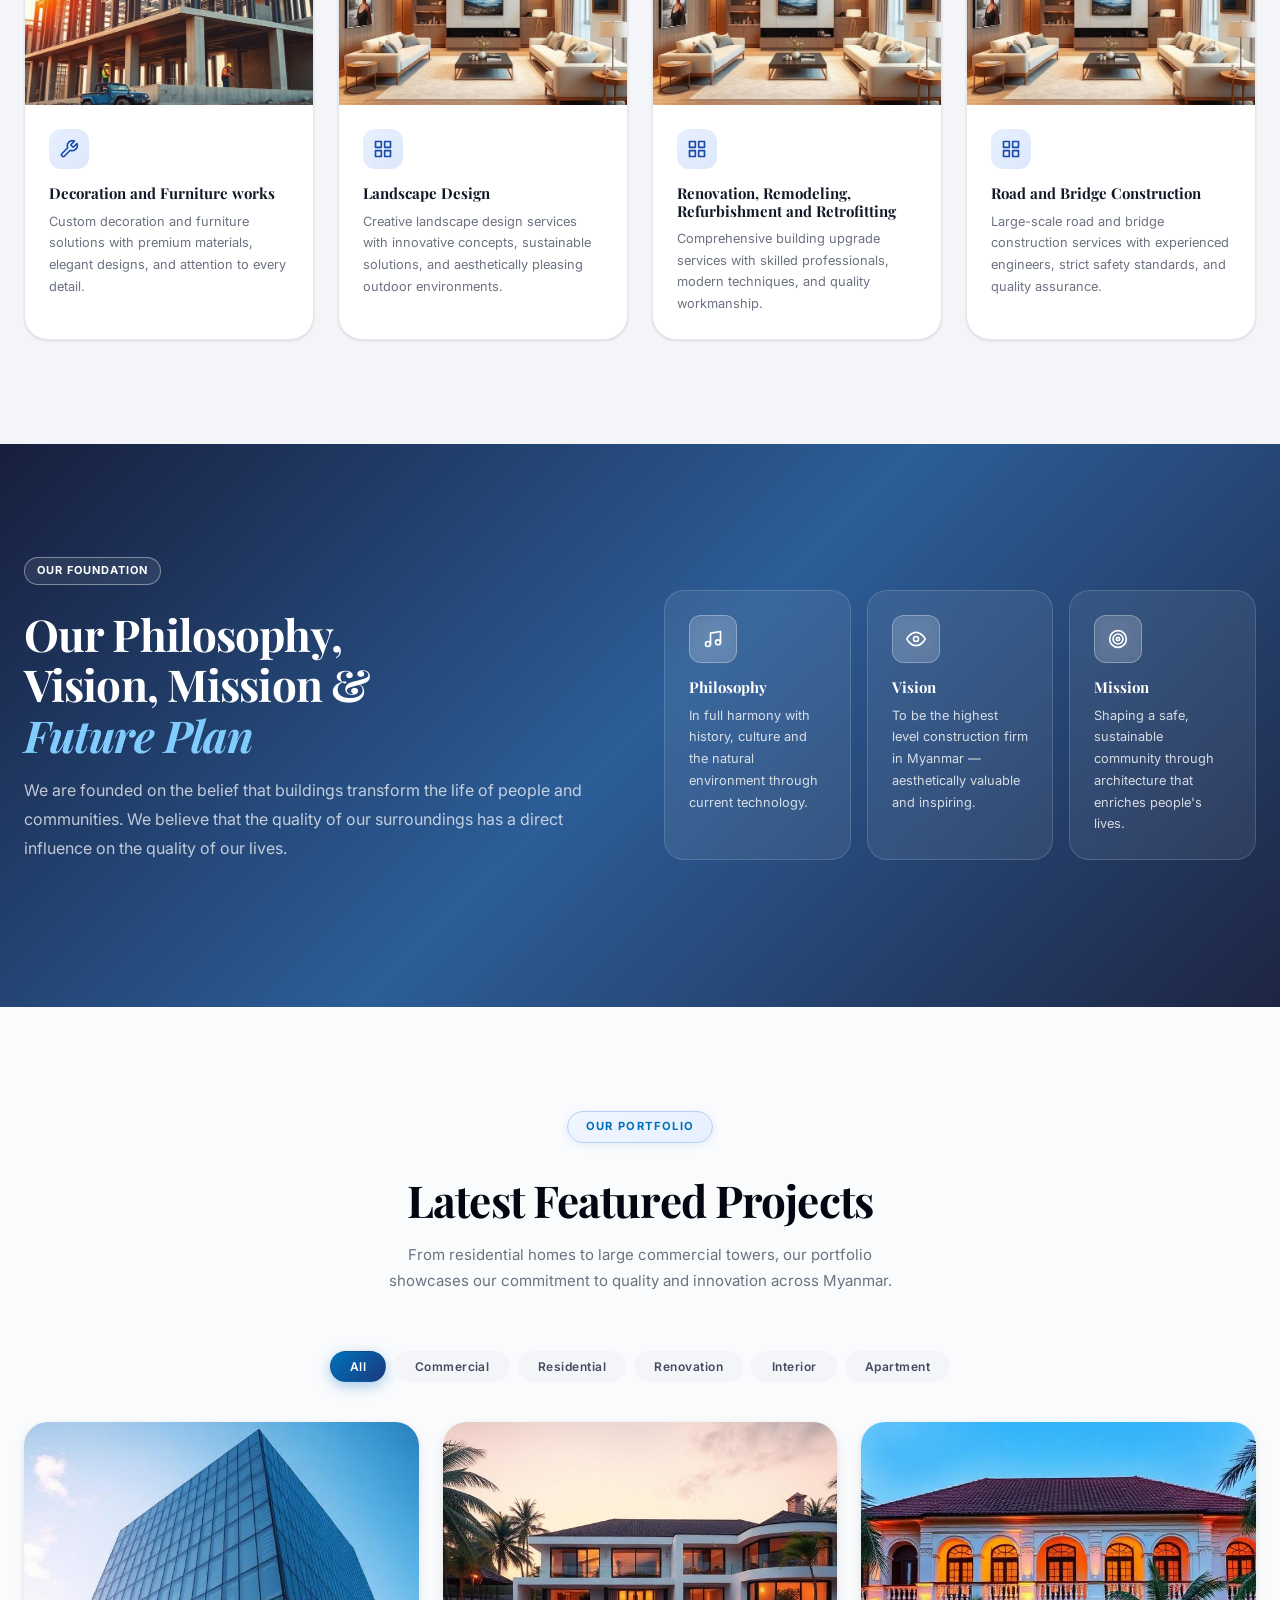
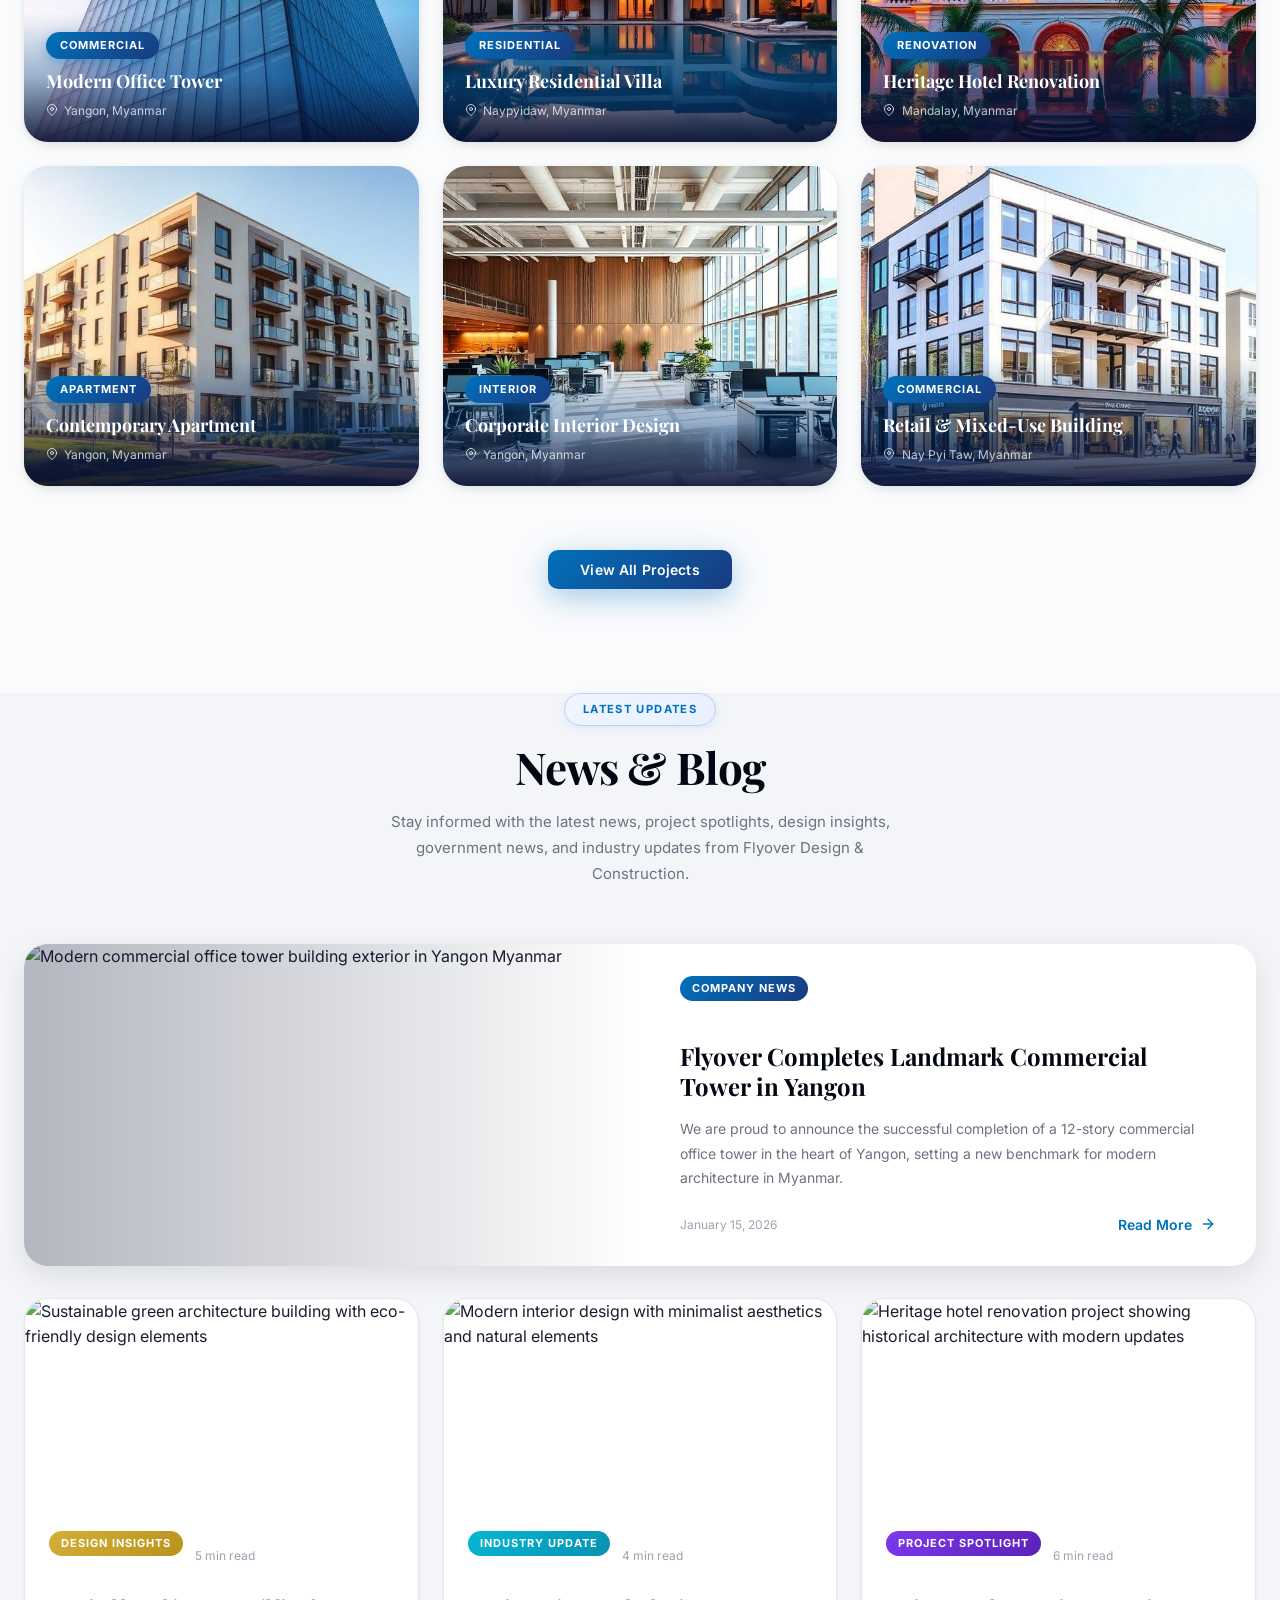
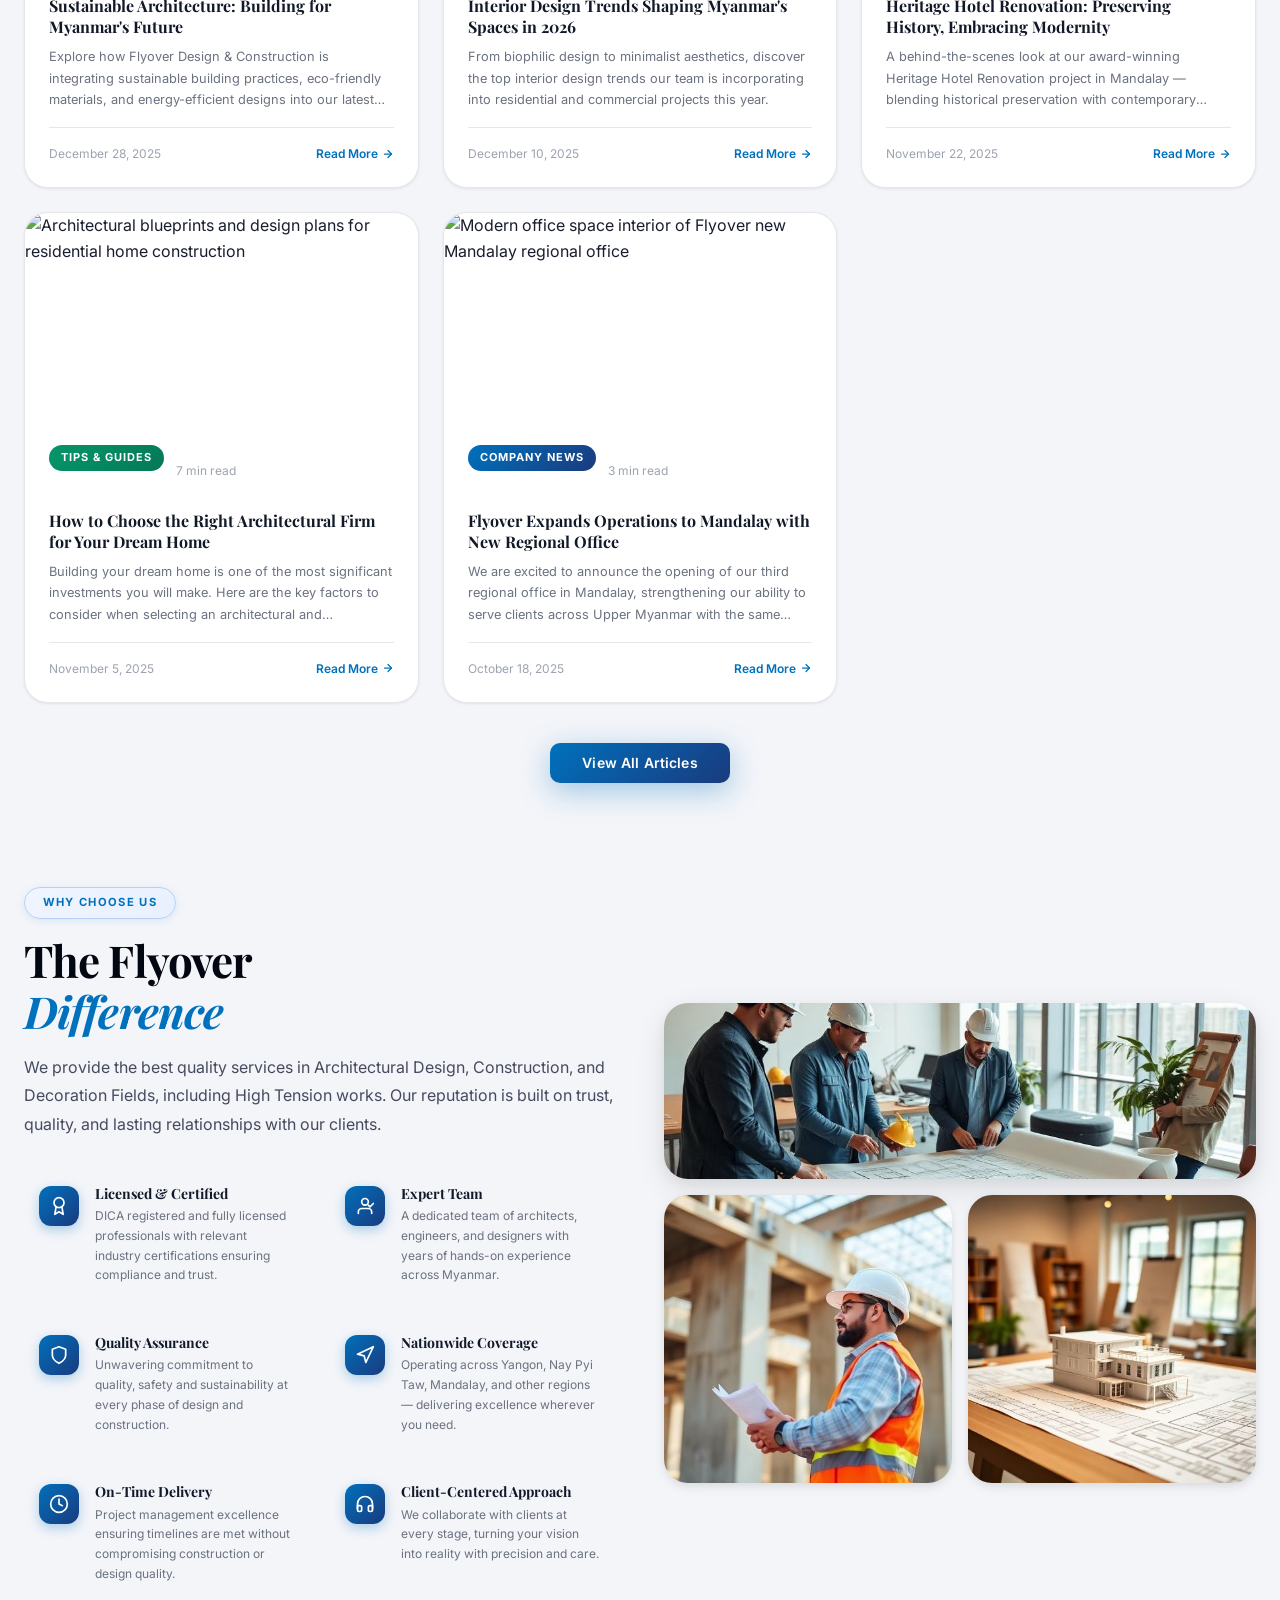
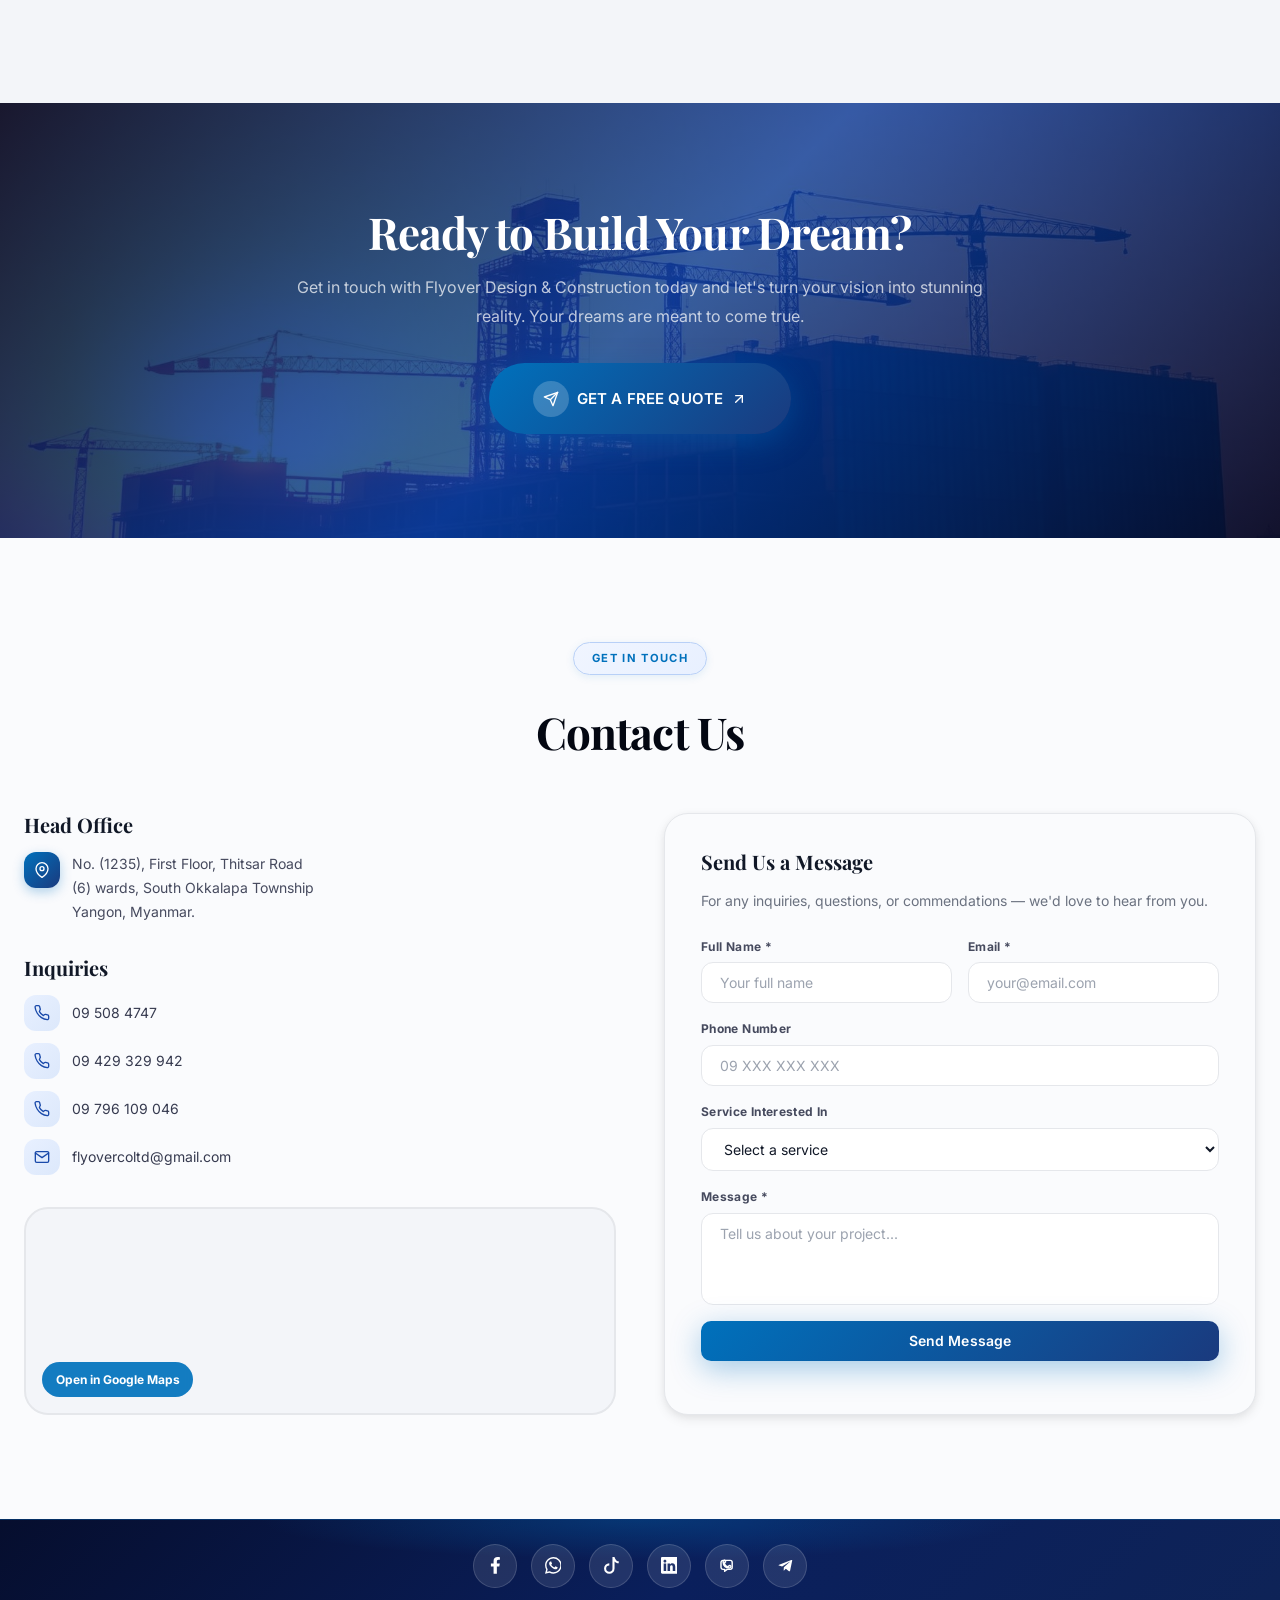
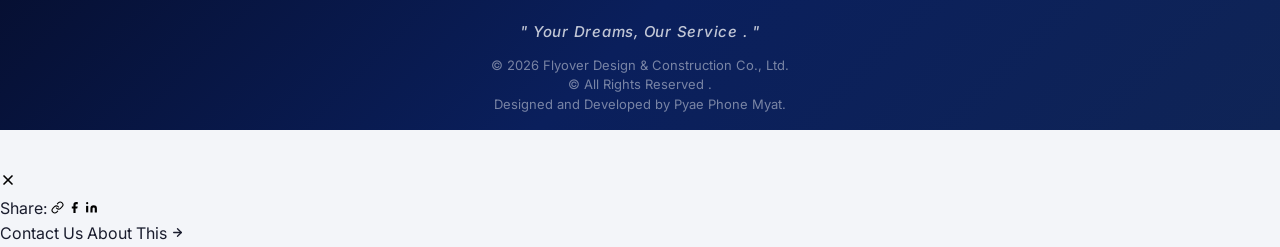
==== commit f214decb: "Update index.html Update" ====
--- a/index.html
+++ b/index.html
@@ -30,7 +30,7 @@
         <a href="#contact"  class="nav-link">Contact</a>
 
       </nav>
-      <a href="tel:+959429329942" class="btn btn-accent btn-sm">Get a Call</a>
+      <a href="#contact" class="btn btn-accent btn-sm">Get a Quote</a>
       <button class="menu-toggle" id="menu-toggle" aria-label="Toggle menu">
         <span></span><span></span><span></span>
       </button>
@@ -432,12 +432,12 @@
           </p>
           <div class="card-footer">
             <span class="card-date">January 15, 2026</span>
-                        <a href="News-Section.html" class="read-more-btn">
+            <button class="read-more-btn" data-id="1">
               Read More
               <svg width="16" height="16" viewBox="0 0 24 24" fill="none" stroke="currentColor" stroke-width="2" stroke-linecap="round" stroke-linejoin="round">
                 <line x1="5" y1="12" x2="19" y2="12"/><polyline points="12 5 19 12 12 19"/>
               </svg>
-            </a>
+            </button>
           </div>
         </div>
       </div>
@@ -735,6 +735,63 @@
     </article>
   </div>
 
+  <!-- ARTICLE MODAL -->
+  <div class="article-modal-overlay" id="articleModal" role="dialog" aria-modal="true" aria-labelledby="modalTitle">
+    <div class="article-modal-panel">
+      <div class="modal-img-wrap">
+        <img id="modalImg" src="" alt="" />
+        <div class="modal-img-gradient"></div>
+        <div class="modal-img-meta">
+          <span class="badge" id="modalBadge"></span>
+          <span class="modal-read-time" id="modalReadTime"></span>
+        </div>
+        <button class="modal-close" id="modalClose" aria-label="Close article">
+          <svg width="16" height="16" viewBox="0 0 24 24" fill="none" stroke="currentColor" stroke-width="2.5" stroke-linecap="round" stroke-linejoin="round">
+            <line x1="18" y1="6" x2="6" y2="18"/><line x1="6" y1="6" x2="18" y2="18"/>
+          </svg>
+        </button>
+      </div>
+      <div class="modal-body">
+        <h2 class="modal-title" id="modalTitle"></h2>
+        <div class="modal-date-row">
+          <span class="modal-card-date" id="modalDate"></span>
+          <div class="modal-divider"></div>
+          <span class="modal-card-date" id="modalAuthor"></span>
+        </div>
+        <div class="modal-article" id="modalArticle"></div>
+      </div>
+      <div class="modal-footer">
+        <div class="modal-share">
+          <span>Share:</span>
+          <button class="share-btn" title="Copy link" id="modalCopyLink">
+            <svg width="13" height="13" viewBox="0 0 24 24" fill="none" stroke="currentColor" stroke-width="2" stroke-linecap="round" stroke-linejoin="round">
+              <path d="M10 13a5 5 0 0 0 7.54.54l3-3a5 5 0 0 0-7.07-7.07l-1.72 1.71"/>
+              <path d="M14 11a5 5 0 0 0-7.54-.54l-3 3a5 5 0 0 0 7.07 7.07l1.71-1.71"/>
+            </svg>
+          </button>
+          <button class="share-btn" title="Share on Facebook">
+            <svg width="13" height="13" viewBox="0 0 24 24" fill="currentColor">
+              <path d="M18 2h-3a5 5 0 0 0-5 5v3H7v4h3v8h4v-8h3l1-4h-4V7a1 1 0 0 1 1-1h3z"/>
+            </svg>
+          </button>
+          <button class="share-btn" title="Share on LinkedIn">
+            <svg width="13" height="13" viewBox="0 0 24 24" fill="currentColor">
+              <path d="M16 8a6 6 0 0 1 6 6v7h-4v-7a2 2 0 0 0-2-2 2 2 0 0 0-2 2v7h-4v-7a6 6 0 0 1 6-6z"/>
+              <rect x="2" y="9" width="4" height="12"/>
+              <circle cx="4" cy="4" r="2"/>
+            </svg>
+          </button>
+        </div>
+        <a href="#contact" class="modal-cta" id="modalCtaBtn">
+          Contact Us About This
+          <svg width="13" height="13" viewBox="0 0 24 24" fill="none" stroke="currentColor" stroke-width="2.5" stroke-linecap="round" stroke-linejoin="round">
+            <line x1="5" y1="12" x2="19" y2="12"/><polyline points="12 5 19 12 12 19"/>
+          </svg>
+        </a>
+      </div>
+    </div>
+  </div>
+
   <script src="main.js"></script>
 
   <!-- Floating call button -->
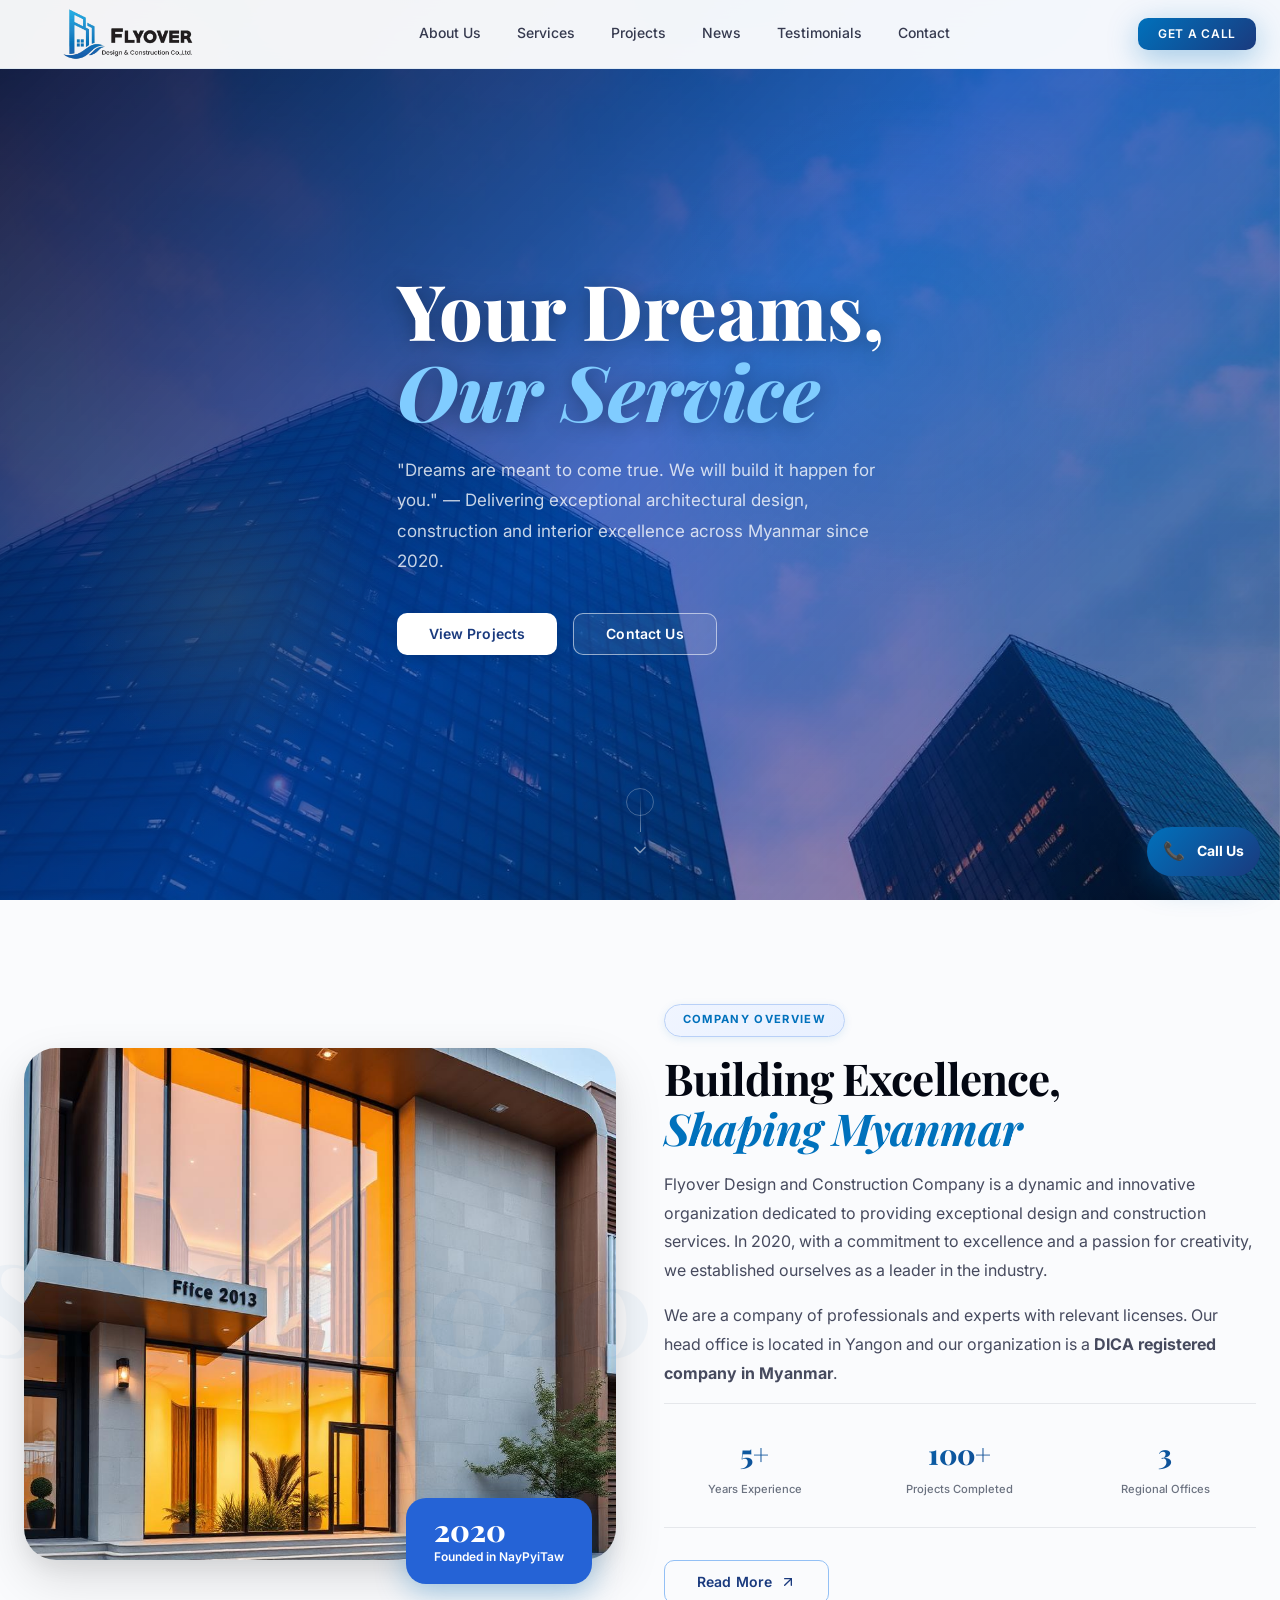
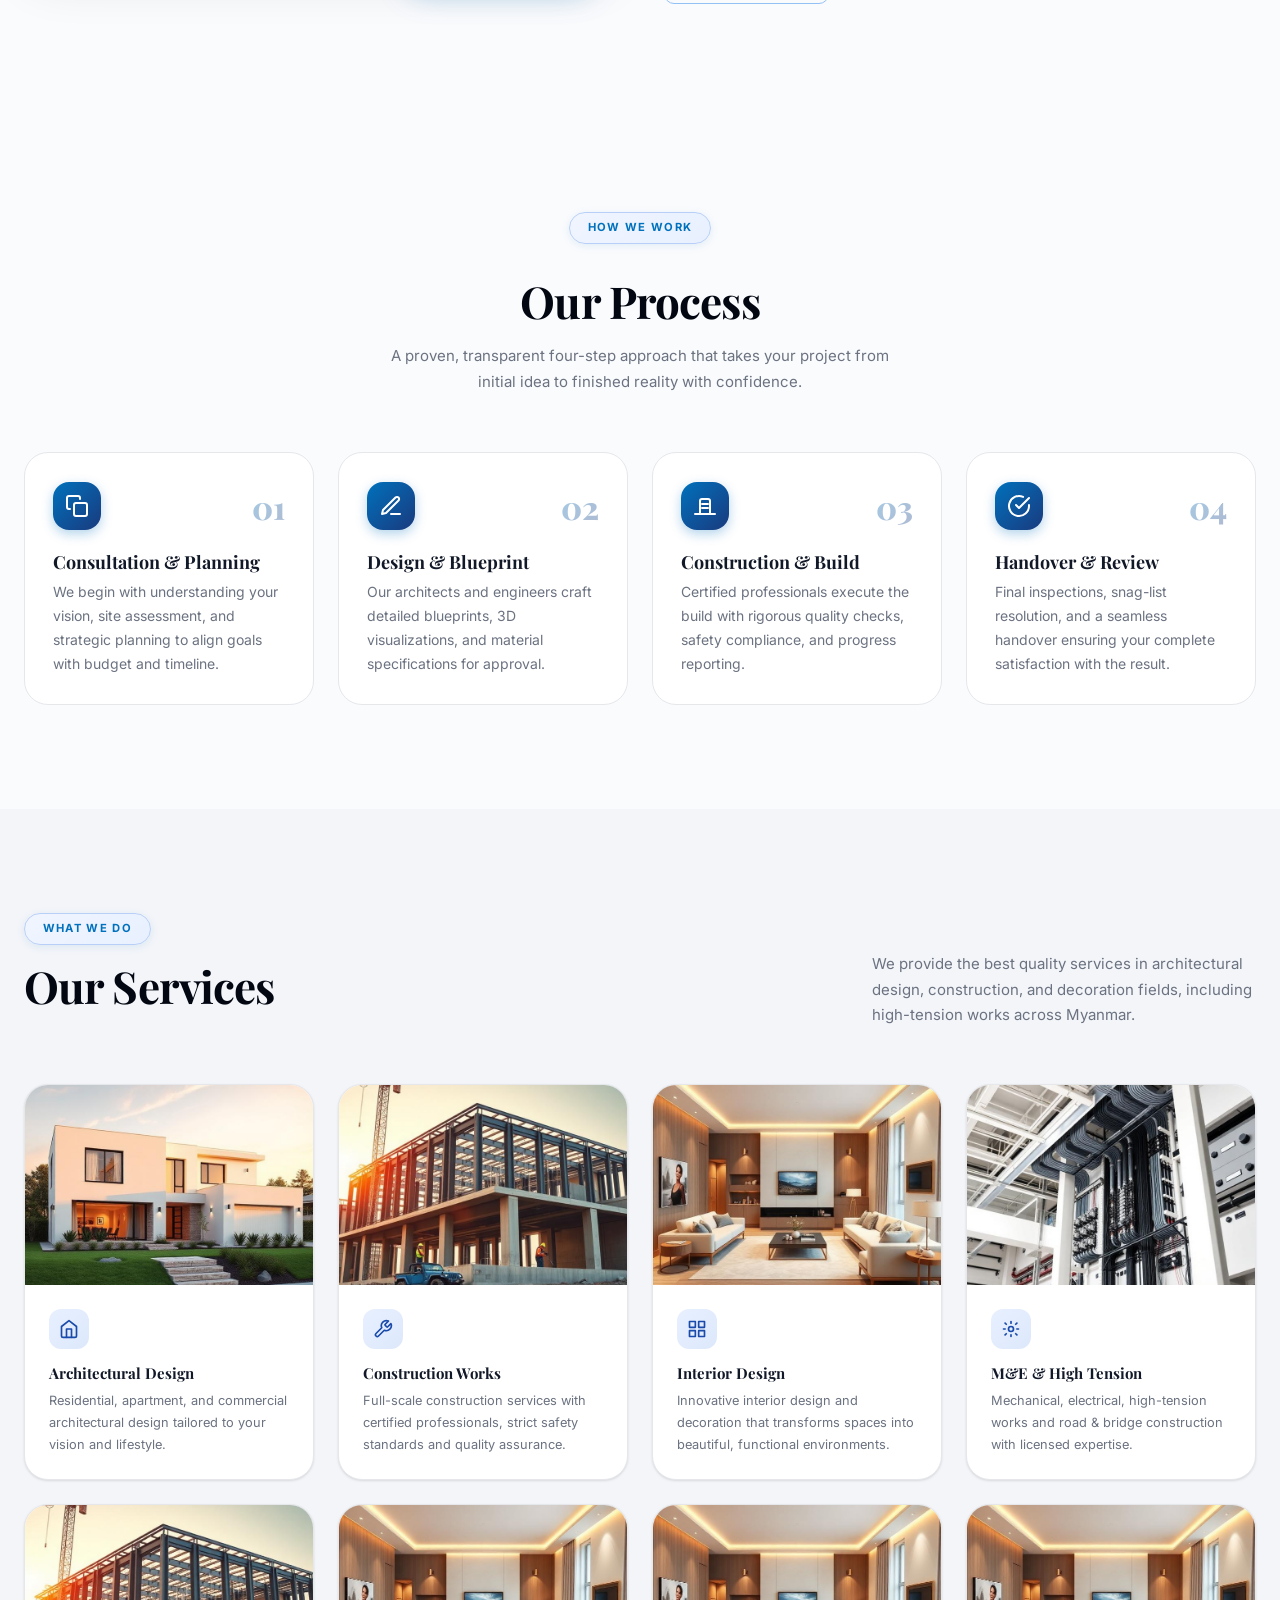
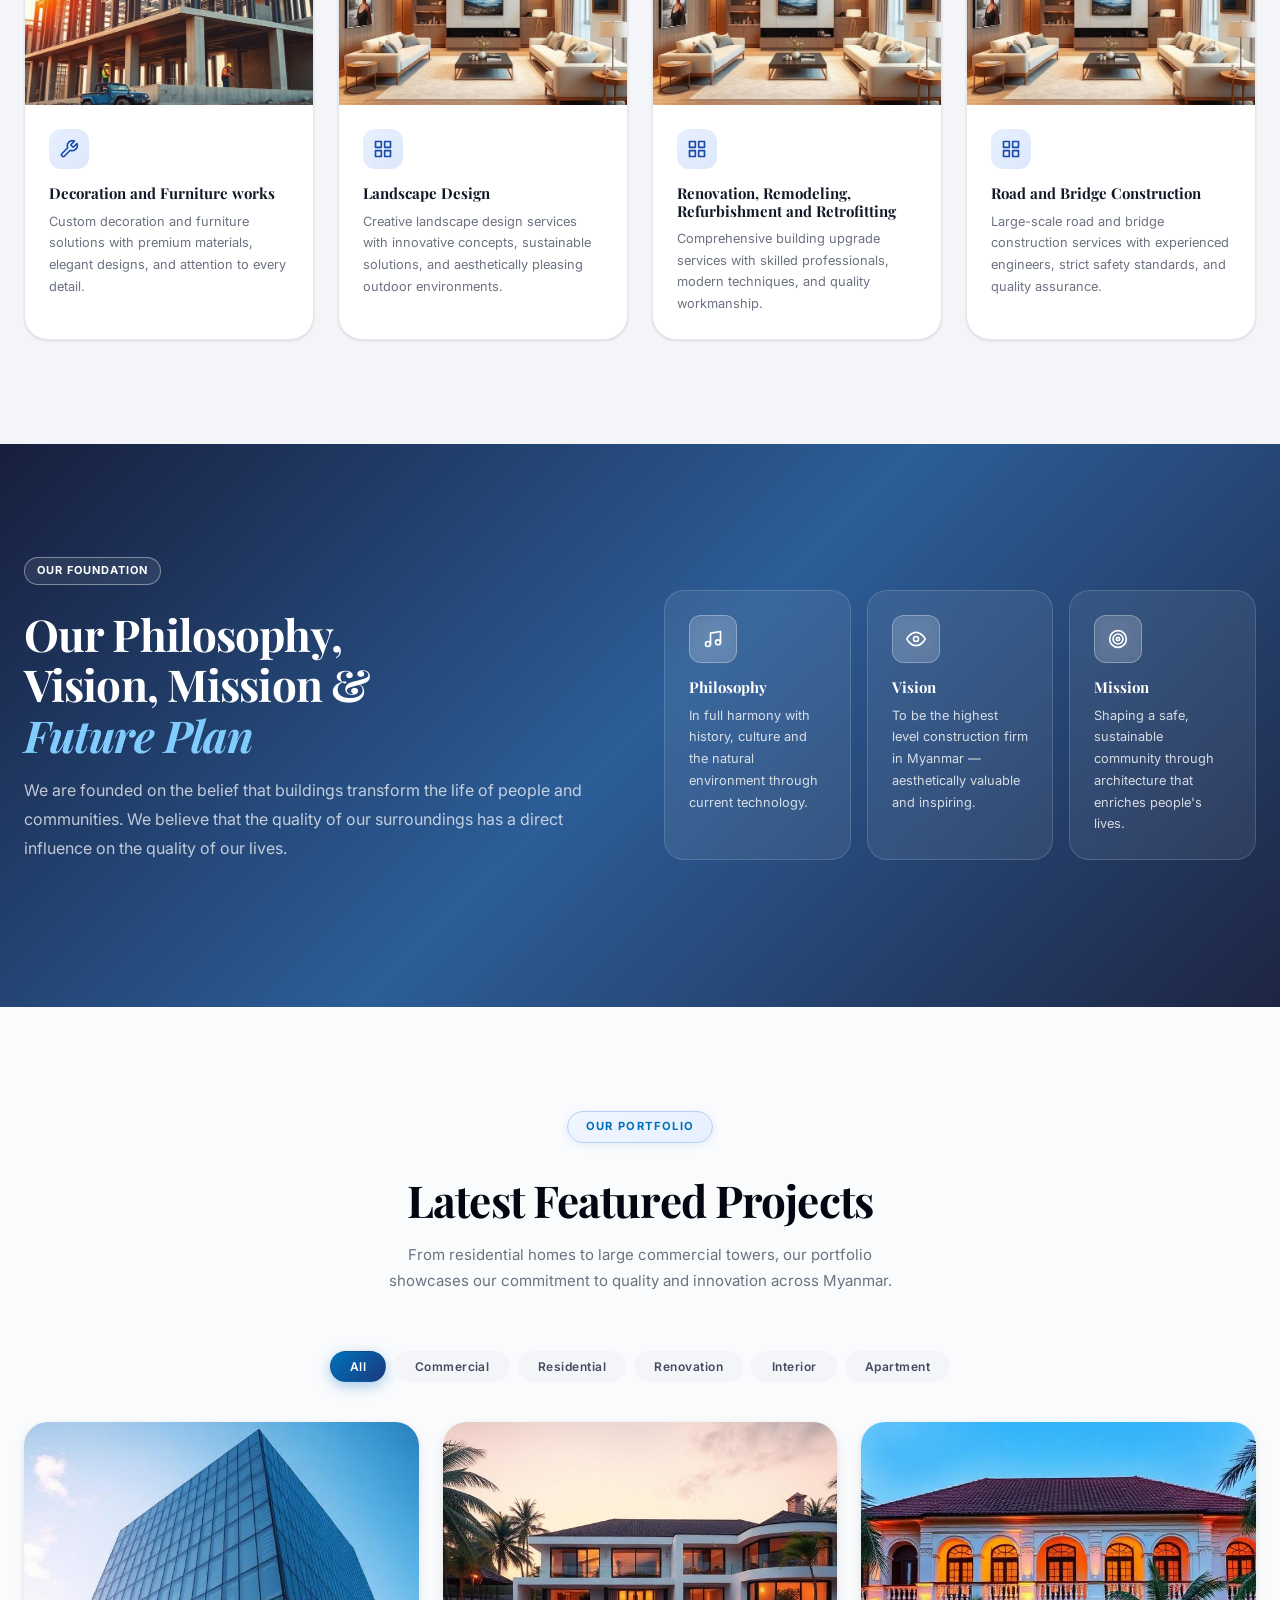
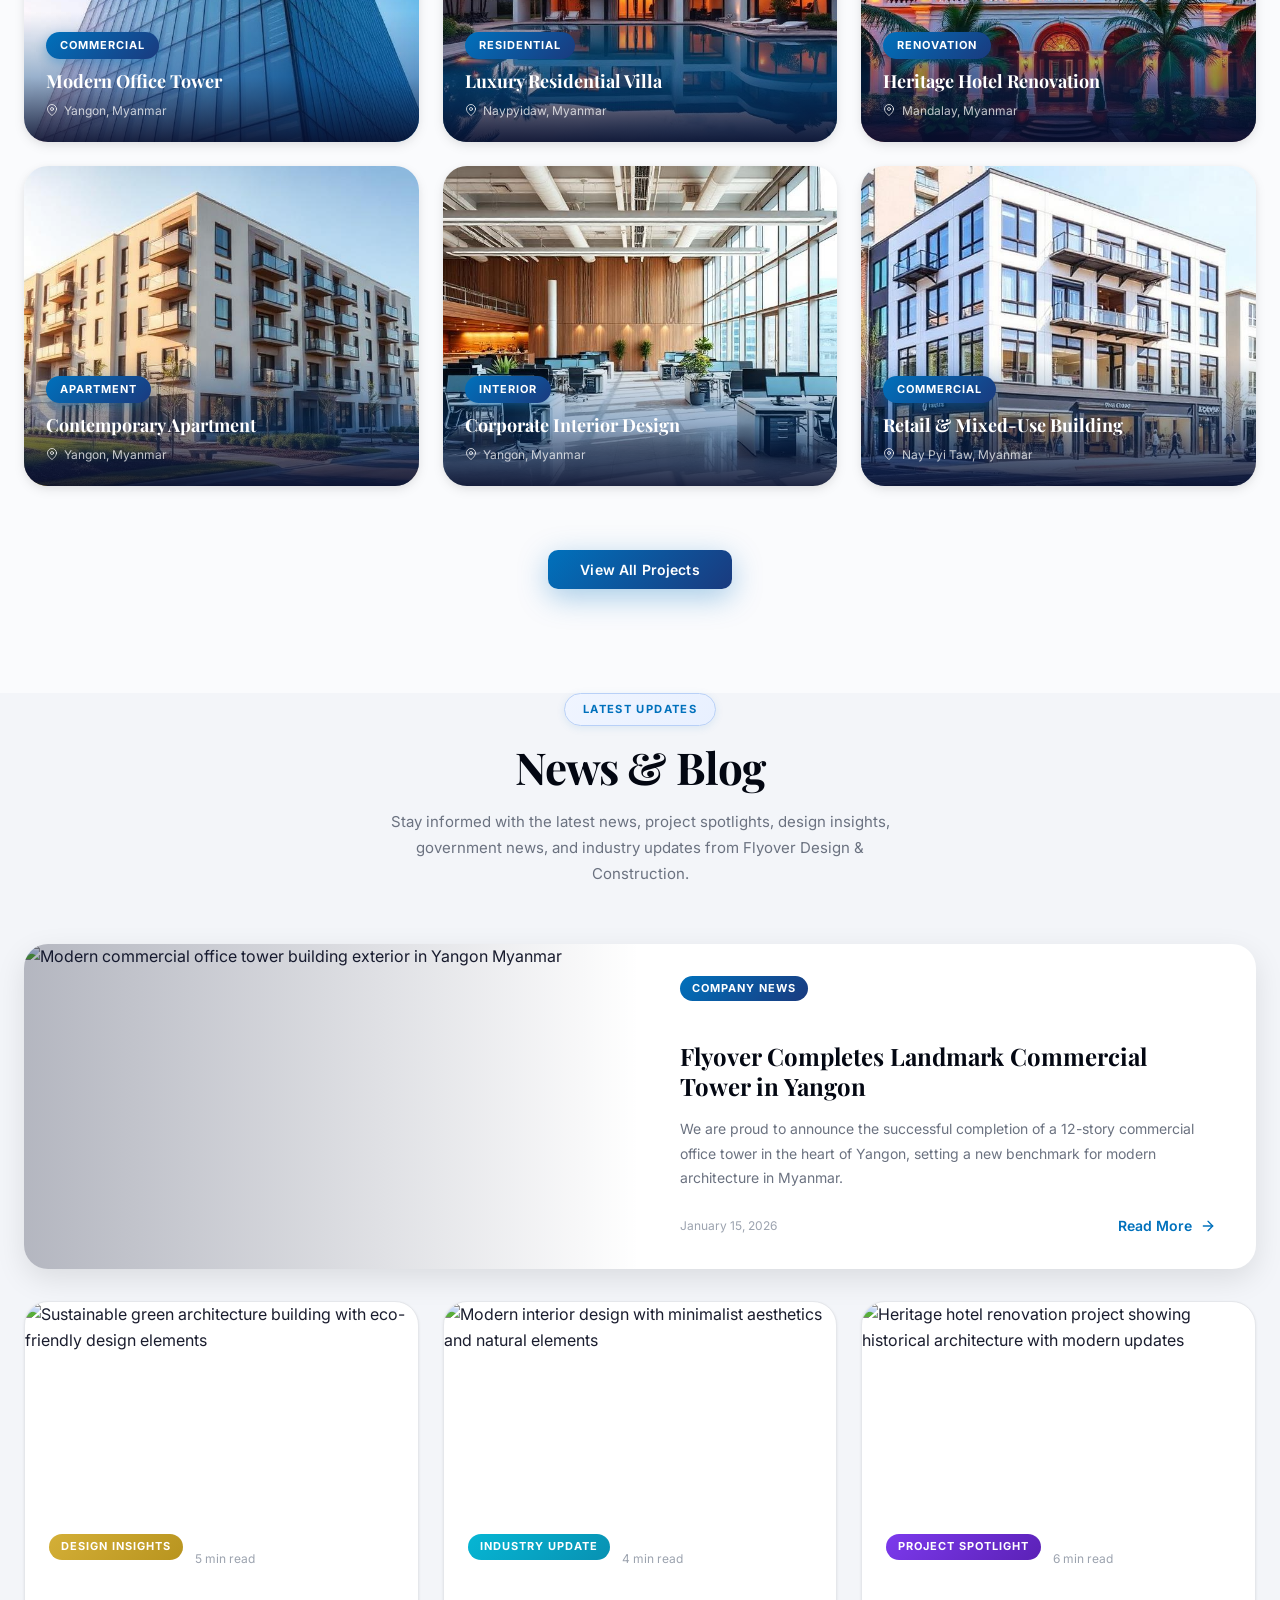
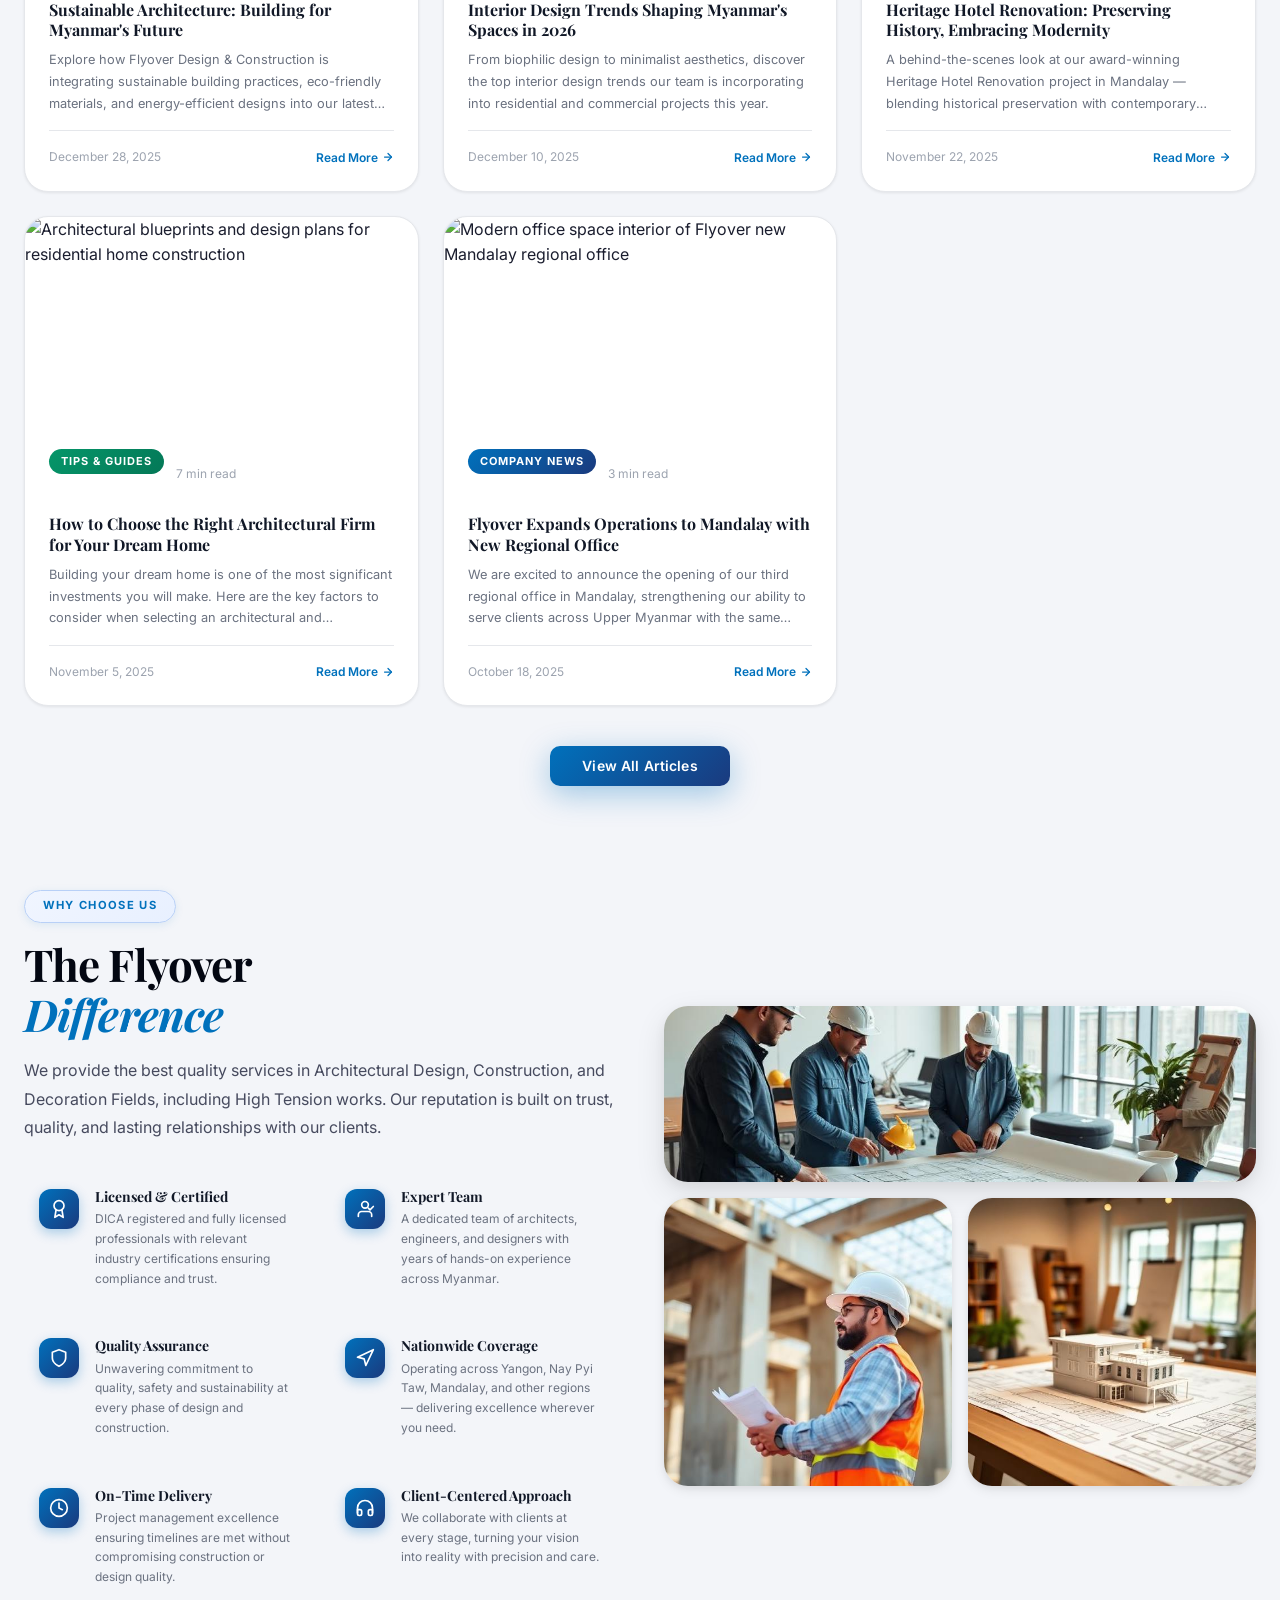
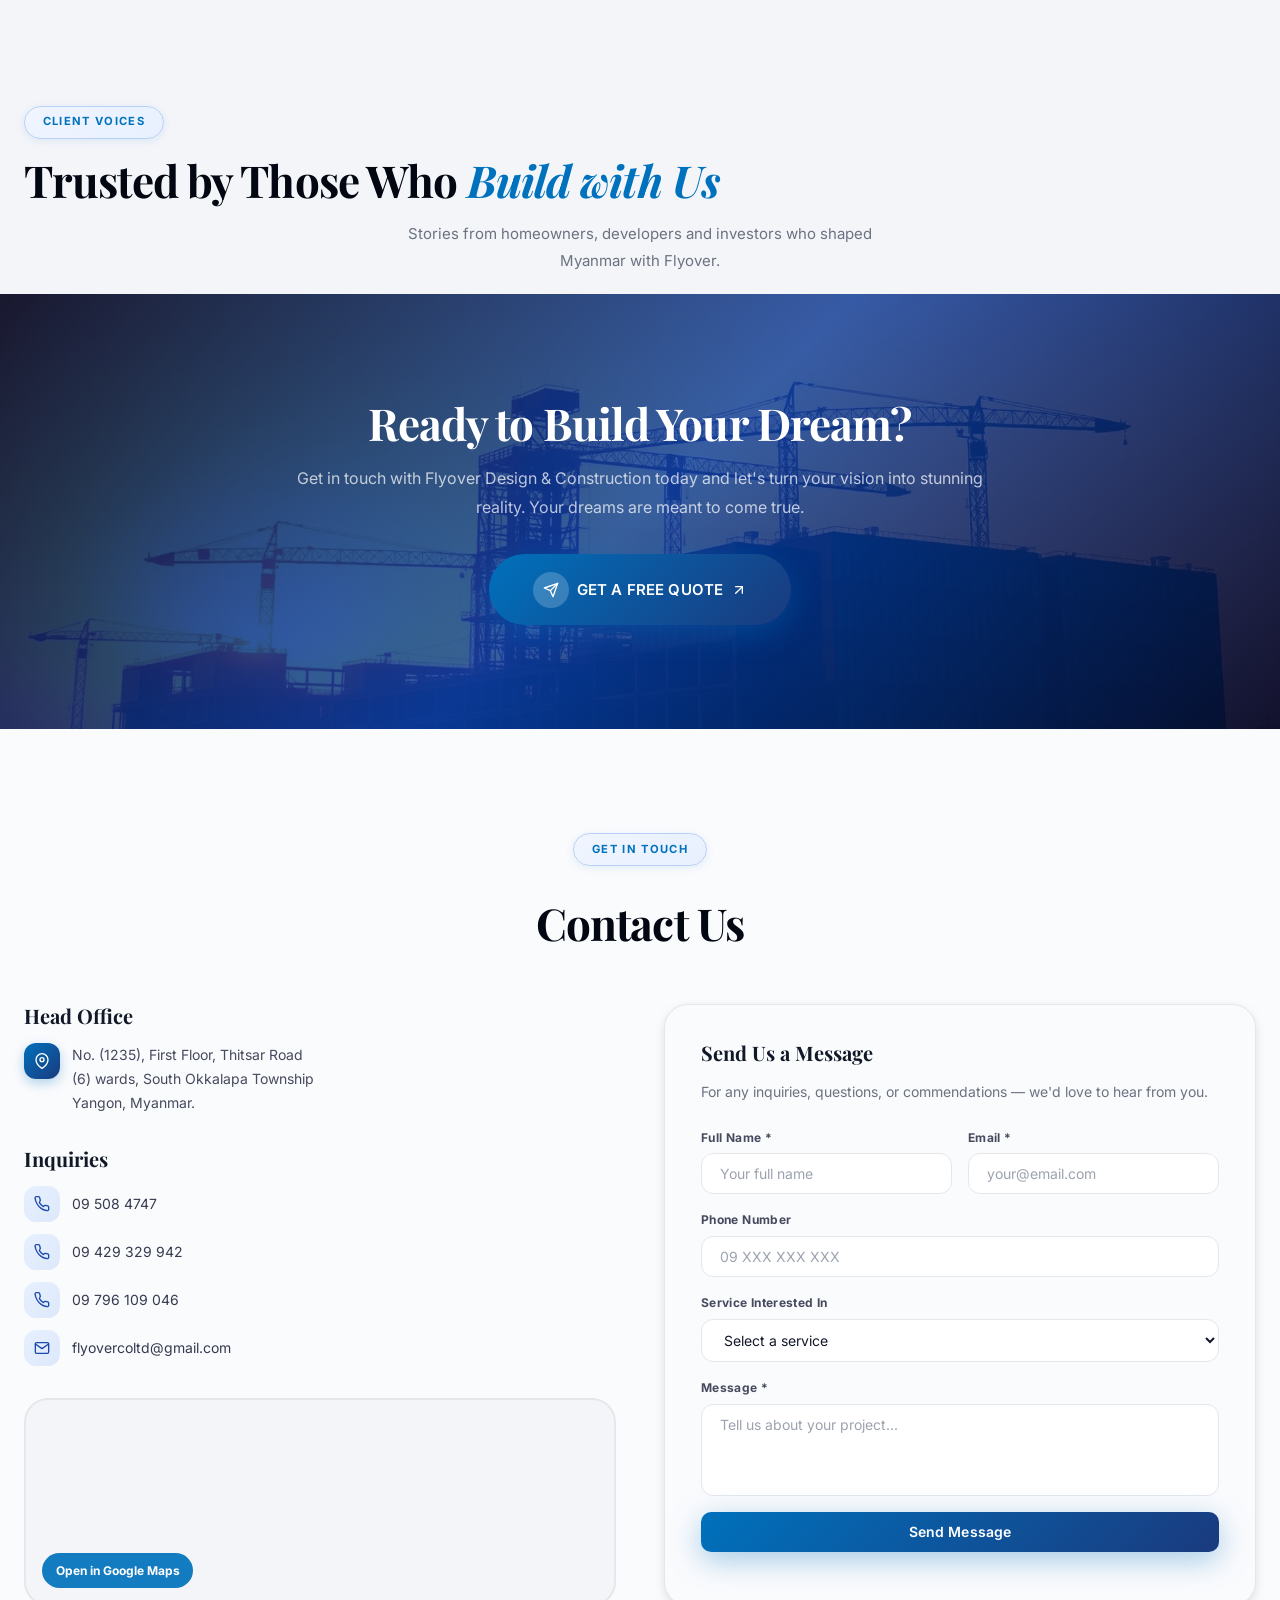
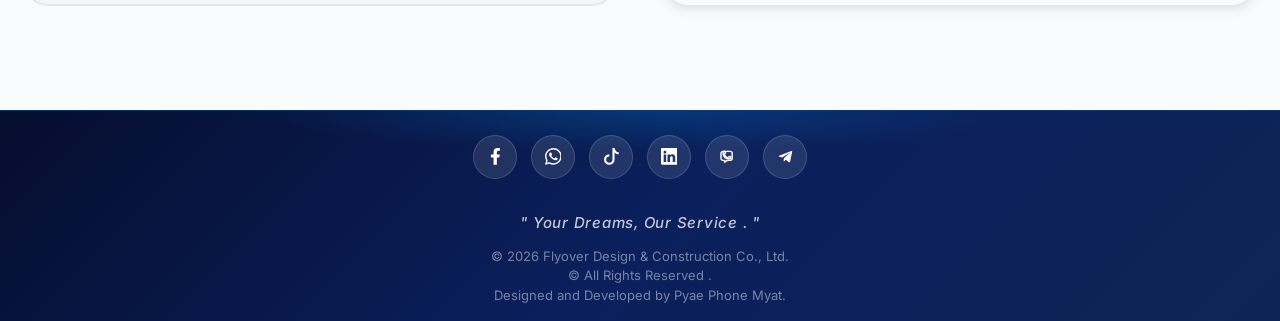
==== commit 31e4908f: "Update index.html Testi Update index.html Testi" ====
--- a/index.html
+++ b/index.html
@@ -27,10 +27,11 @@
         <a href="#services" class="nav-link">Services</a>
         <a href="#projects" class="nav-link">Projects</a>
         <a href="#News"  class="nav-link">News</a>
+        <a href="#testimonials" class="nav-link">Testimonials</a>
         <a href="#contact"  class="nav-link">Contact</a>
 
       </nav>
-      <a href="#contact" class="btn btn-accent btn-sm">Get a Quote</a>
+      <a href="tel:+959429329942" class="btn btn-accent btn-sm">Get a Call</a>
       <button class="menu-toggle" id="menu-toggle" aria-label="Toggle menu">
         <span></span><span></span><span></span>
       </button>
@@ -432,12 +433,12 @@
           </p>
           <div class="card-footer">
             <span class="card-date">January 15, 2026</span>
-            <button class="read-more-btn" data-id="1">
+                        <a href="News-Section.html" class="read-more-btn">
               Read More
               <svg width="16" height="16" viewBox="0 0 24 24" fill="none" stroke="currentColor" stroke-width="2" stroke-linecap="round" stroke-linejoin="round">
                 <line x1="5" y1="12" x2="19" y2="12"/><polyline points="12 5 19 12 12 19"/>
               </svg>
-            </button>
+            </a>
           </div>
         </div>
       </div>
@@ -534,6 +535,29 @@
               </div>
             </div>
           </div>
+        </div>
+      </div>
+    </section>
+
+    <!-- TESTIMONIALS -->
+    <section id="testimonials" class="tm-section">
+      <div class="container">
+        <div class="tm-header">
+          <div class="label-badge section-label-badge">Client Voices</div>
+          <h2 class="section-title">Trusted by Those Who <em class="accent-italic">Build with Us</em></h2>
+          <p class="section-desc">Stories from homeowners, developers and investors who shaped Myanmar with Flyover.</p>
+        </div>
+      </div>
+
+      <!-- Row 1 — scrolls left -->
+      <div class="tm-fade-mask">
+        <div class="tm-row">
+          <div class="tm-track" id="tm-track-1"></div>
+        </div>
+
+        <!-- Row 2 — scrolls right -->
+        <div class="tm-row" style="margin-top:1.25rem">
+          <div class="tm-track tm-track--reverse" id="tm-track-2"></div>
         </div>
       </div>
     </section>
@@ -735,64 +759,8 @@
     </article>
   </div>
 
-  <!-- ARTICLE MODAL -->
-  <div class="article-modal-overlay" id="articleModal" role="dialog" aria-modal="true" aria-labelledby="modalTitle">
-    <div class="article-modal-panel">
-      <div class="modal-img-wrap">
-        <img id="modalImg" src="" alt="" />
-        <div class="modal-img-gradient"></div>
-        <div class="modal-img-meta">
-          <span class="badge" id="modalBadge"></span>
-          <span class="modal-read-time" id="modalReadTime"></span>
-        </div>
-        <button class="modal-close" id="modalClose" aria-label="Close article">
-          <svg width="16" height="16" viewBox="0 0 24 24" fill="none" stroke="currentColor" stroke-width="2.5" stroke-linecap="round" stroke-linejoin="round">
-            <line x1="18" y1="6" x2="6" y2="18"/><line x1="6" y1="6" x2="18" y2="18"/>
-          </svg>
-        </button>
-      </div>
-      <div class="modal-body">
-        <h2 class="modal-title" id="modalTitle"></h2>
-        <div class="modal-date-row">
-          <span class="modal-card-date" id="modalDate"></span>
-          <div class="modal-divider"></div>
-          <span class="modal-card-date" id="modalAuthor"></span>
-        </div>
-        <div class="modal-article" id="modalArticle"></div>
-      </div>
-      <div class="modal-footer">
-        <div class="modal-share">
-          <span>Share:</span>
-          <button class="share-btn" title="Copy link" id="modalCopyLink">
-            <svg width="13" height="13" viewBox="0 0 24 24" fill="none" stroke="currentColor" stroke-width="2" stroke-linecap="round" stroke-linejoin="round">
-              <path d="M10 13a5 5 0 0 0 7.54.54l3-3a5 5 0 0 0-7.07-7.07l-1.72 1.71"/>
-              <path d="M14 11a5 5 0 0 0-7.54-.54l-3 3a5 5 0 0 0 7.07 7.07l1.71-1.71"/>
-            </svg>
-          </button>
-          <button class="share-btn" title="Share on Facebook">
-            <svg width="13" height="13" viewBox="0 0 24 24" fill="currentColor">
-              <path d="M18 2h-3a5 5 0 0 0-5 5v3H7v4h3v8h4v-8h3l1-4h-4V7a1 1 0 0 1 1-1h3z"/>
-            </svg>
-          </button>
-          <button class="share-btn" title="Share on LinkedIn">
-            <svg width="13" height="13" viewBox="0 0 24 24" fill="currentColor">
-              <path d="M16 8a6 6 0 0 1 6 6v7h-4v-7a2 2 0 0 0-2-2 2 2 0 0 0-2 2v7h-4v-7a6 6 0 0 1 6-6z"/>
-              <rect x="2" y="9" width="4" height="12"/>
-              <circle cx="4" cy="4" r="2"/>
-            </svg>
-          </button>
-        </div>
-        <a href="#contact" class="modal-cta" id="modalCtaBtn">
-          Contact Us About This
-          <svg width="13" height="13" viewBox="0 0 24 24" fill="none" stroke="currentColor" stroke-width="2.5" stroke-linecap="round" stroke-linejoin="round">
-            <line x1="5" y1="12" x2="19" y2="12"/><polyline points="12 5 19 12 12 19"/>
-          </svg>
-        </a>
-      </div>
-    </div>
-  </div>
-
   <script src="main.js"></script>
+  <script src="testimonials.js"></script>
 
   <!-- Floating call button -->
   <a href="tel:+959429329942" class="floating-call" aria-label="Call Flyover">
--- a/styles.css
+++ b/styles.css
@@ -1694,6 +1694,239 @@
 .reveal.visible {
   opacity: 1;
   transform: translateY(0);
+}
+
+/* ── ARTICLE MODAL (News & Blog) ──────────────────────────────── */
+.article-modal-overlay {
+  position: fixed;
+  inset: 0;
+  z-index: 9999;
+  display: flex;
+  align-items: center;
+  justify-content: center;
+  padding: 1rem;
+  background: rgba(3, 7, 18, 0.6);
+  backdrop-filter: blur(6px);
+  -webkit-backdrop-filter: blur(6px);
+  opacity: 0;
+  visibility: hidden;
+  transition: opacity 0.35s ease, visibility 0.35s ease;
+}
+
+.article-modal-overlay.is-open {
+  opacity: 1;
+  visibility: visible;
+}
+
+.article-modal-panel {
+  position: relative;
+  width: 100%;
+  max-width: 48rem;
+  max-height: 90vh;
+  background: #fff;
+  border-radius: 1.5rem;
+  overflow: hidden;
+  display: flex;
+  flex-direction: column;
+  box-shadow: 0 32px 80px rgba(0, 0, 0, 0.28);
+  transform: translateY(24px) scale(0.97);
+  transition: transform 0.35s cubic-bezier(0.34, 1.56, 0.64, 1);
+}
+
+.article-modal-overlay.is-open .article-modal-panel {
+  transform: translateY(0) scale(1);
+}
+
+.modal-img-wrap {
+  position: relative;
+  width: 100%;
+  height: 15rem;
+  flex-shrink: 0;
+  overflow: hidden;
+}
+
+.modal-img-wrap img {
+  width: 100%;
+  height: 100%;
+  object-fit: cover;
+}
+
+.modal-img-gradient {
+  position: absolute;
+  inset: 0;
+  background: linear-gradient(to top, rgba(3,7,18,0.7) 0%, rgba(3,7,18,0.15) 50%, transparent 100%);
+}
+
+.modal-img-meta {
+  position: absolute;
+  bottom: 1.25rem;
+  left: 1.75rem;
+  right: 1.75rem;
+  display: flex;
+  align-items: center;
+  gap: 0.75rem;
+}
+
+.modal-read-time {
+  font-size: 0.75rem;
+  color: rgba(255, 255, 255, 0.8);
+}
+
+.modal-close {
+  position: absolute;
+  top: 1rem;
+  right: 1rem;
+  width: 2.25rem;
+  height: 2.25rem;
+  border-radius: 50%;
+  background: rgba(255, 255, 255, 0.15);
+  backdrop-filter: blur(8px);
+  border: 1px solid rgba(255, 255, 255, 0.25);
+  color: #fff;
+  display: flex;
+  align-items: center;
+  justify-content: center;
+  cursor: pointer;
+  transition: background 0.2s, transform 0.2s;
+  z-index: 10;
+}
+
+.modal-close:hover {
+  background: rgba(255, 255, 255, 0.3);
+  transform: scale(1.1);
+}
+
+.modal-body {
+  padding: 2rem 2rem 2.5rem;
+  overflow-y: auto;
+  flex: 1;
+  scrollbar-width: thin;
+  scrollbar-color: var(--bg-200, #e5e7eb) transparent;
+}
+
+.modal-body::-webkit-scrollbar { width: 5px; }
+.modal-body::-webkit-scrollbar-track { background: transparent; }
+.modal-body::-webkit-scrollbar-thumb { background: var(--bg-200, #e5e7eb); border-radius: 4px; }
+
+.modal-title {
+  font-family: 'Playfair Display', Georgia, serif;
+  font-size: clamp(1.25rem, 3vw, 1.625rem);
+  font-weight: 700;
+  color: var(--fg-950, #030712);
+  line-height: 1.25;
+  margin-bottom: 1.25rem;
+}
+
+.modal-date-row {
+  display: flex;
+  align-items: center;
+  gap: 1rem;
+  margin-bottom: 1.5rem;
+  padding-bottom: 1.25rem;
+  border-bottom: 1px solid var(--bg-200, #e5e7eb);
+}
+
+.modal-card-date {
+  font-size: 0.8rem;
+  color: var(--fg-400, #9ca3af);
+}
+
+.modal-divider {
+  width: 1px;
+  height: 14px;
+  background: var(--bg-200, #e5e7eb);
+}
+
+.modal-article {
+  font-size: 0.9rem;
+  color: var(--fg-500, #6b7280);
+  line-height: 1.85;
+}
+
+.modal-article p { margin-bottom: 1.1rem; }
+.modal-article p:last-child { margin-bottom: 0; }
+
+.modal-article h4 {
+  font-family: 'Playfair Display', Georgia, serif;
+  font-size: 1.05rem;
+  font-weight: 700;
+  color: var(--fg-900, #111827);
+  margin: 1.5rem 0 0.6rem;
+}
+
+.modal-article ul {
+  padding-left: 1.25rem;
+  margin-bottom: 1.1rem;
+}
+
+.modal-article ul li {
+  margin-bottom: 0.4rem;
+}
+
+.modal-footer {
+  padding: 1rem 2rem 1.5rem;
+  border-top: 1px solid var(--bg-200, #e5e7eb);
+  display: flex;
+  align-items: center;
+  justify-content: space-between;
+  flex-shrink: 0;
+  gap: 1rem;
+  flex-wrap: wrap;
+}
+
+.modal-share {
+  display: flex;
+  align-items: center;
+  gap: 0.5rem;
+  font-size: 0.75rem;
+  color: var(--fg-400, #9ca3af);
+  font-weight: 500;
+}
+
+.share-btn {
+  width: 2rem;
+  height: 2rem;
+  border-radius: 50%;
+  border: 1px solid var(--bg-200, #e5e7eb);
+  background: none;
+  display: flex;
+  align-items: center;
+  justify-content: center;
+  cursor: pointer;
+  color: var(--fg-500, #6b7280);
+  transition: border-color 0.2s, color 0.2s, background 0.2s;
+}
+
+.share-btn:hover {
+  border-color: var(--primary-600, #0071bc);
+  color: var(--primary-600, #0071bc);
+  background: var(--primary-50, #eef5ff);
+}
+
+.modal-cta {
+  display: inline-flex;
+  align-items: center;
+  gap: 0.5rem;
+  padding: 0.6rem 1.5rem;
+  border-radius: 0.5rem;
+  font-size: 0.8rem;
+  font-weight: 600;
+  color: #fff;
+  background: linear-gradient(135deg, var(--primary-600, #0071bc), var(--primary-700, #1a3a7e));
+  border: none;
+  cursor: pointer;
+  transition: opacity 0.2s, transform 0.2s;
+  text-decoration: none;
+}
+
+.modal-cta:hover {
+  opacity: 0.9;
+  transform: translateY(-1px);
+}
+
+@media (prefers-reduced-motion: reduce) {
+  .article-modal-overlay,
+  .article-modal-panel { transition: none; }
 }
 
 /* ── MOBILE TYPOGRAPHY ADJUSTMENTS ───────────────────────────── */
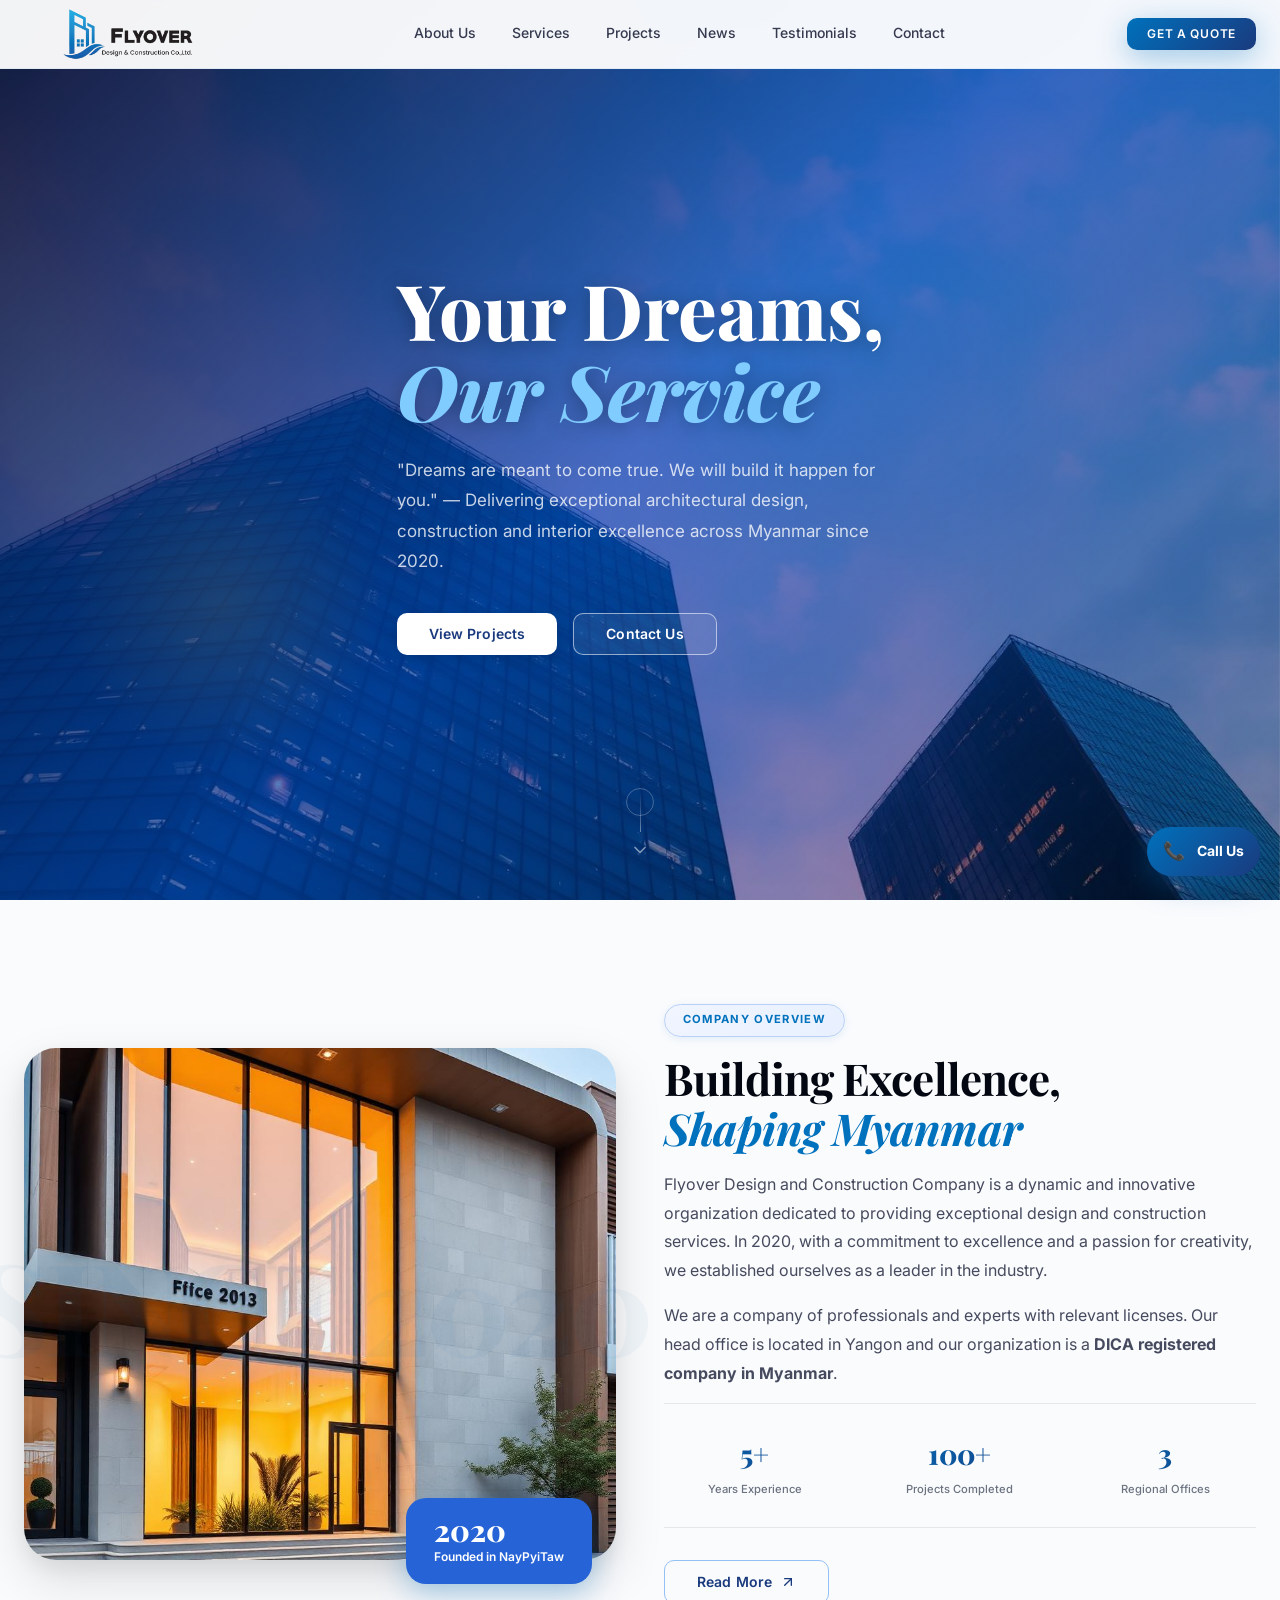
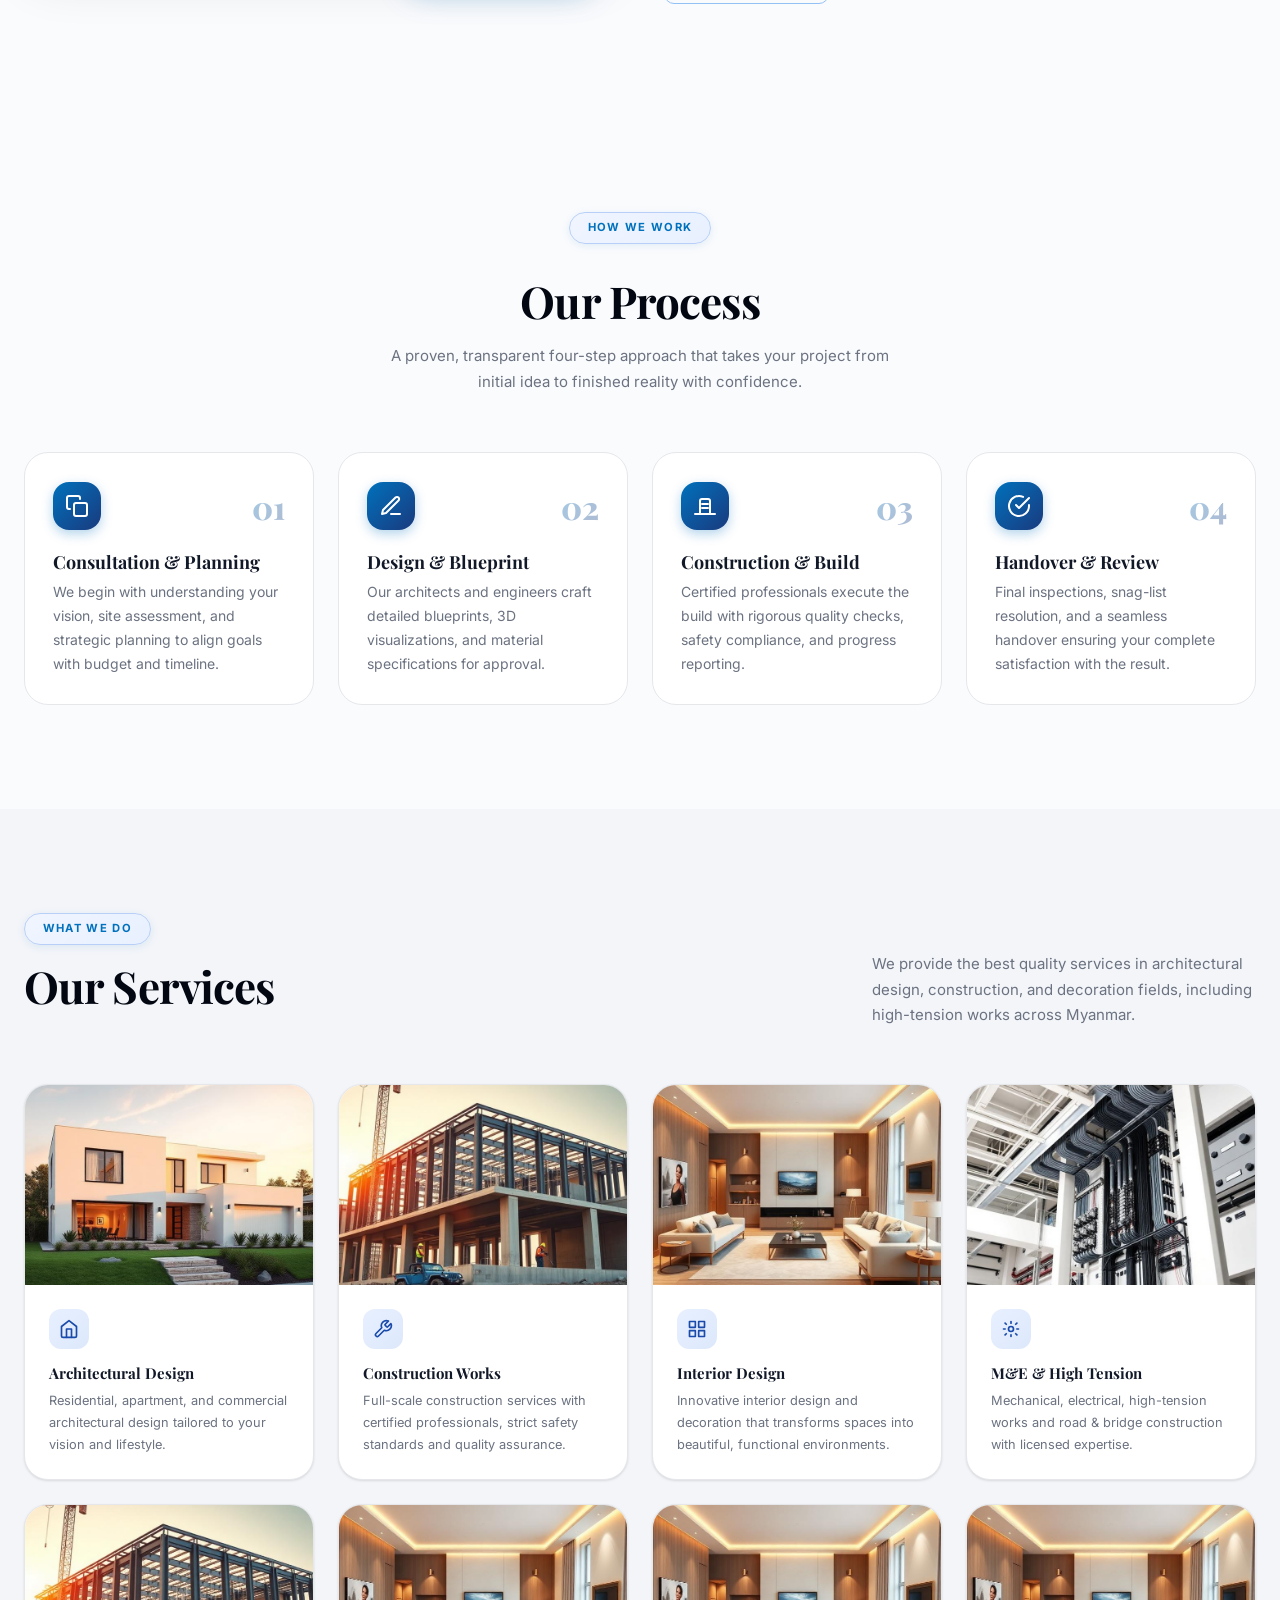
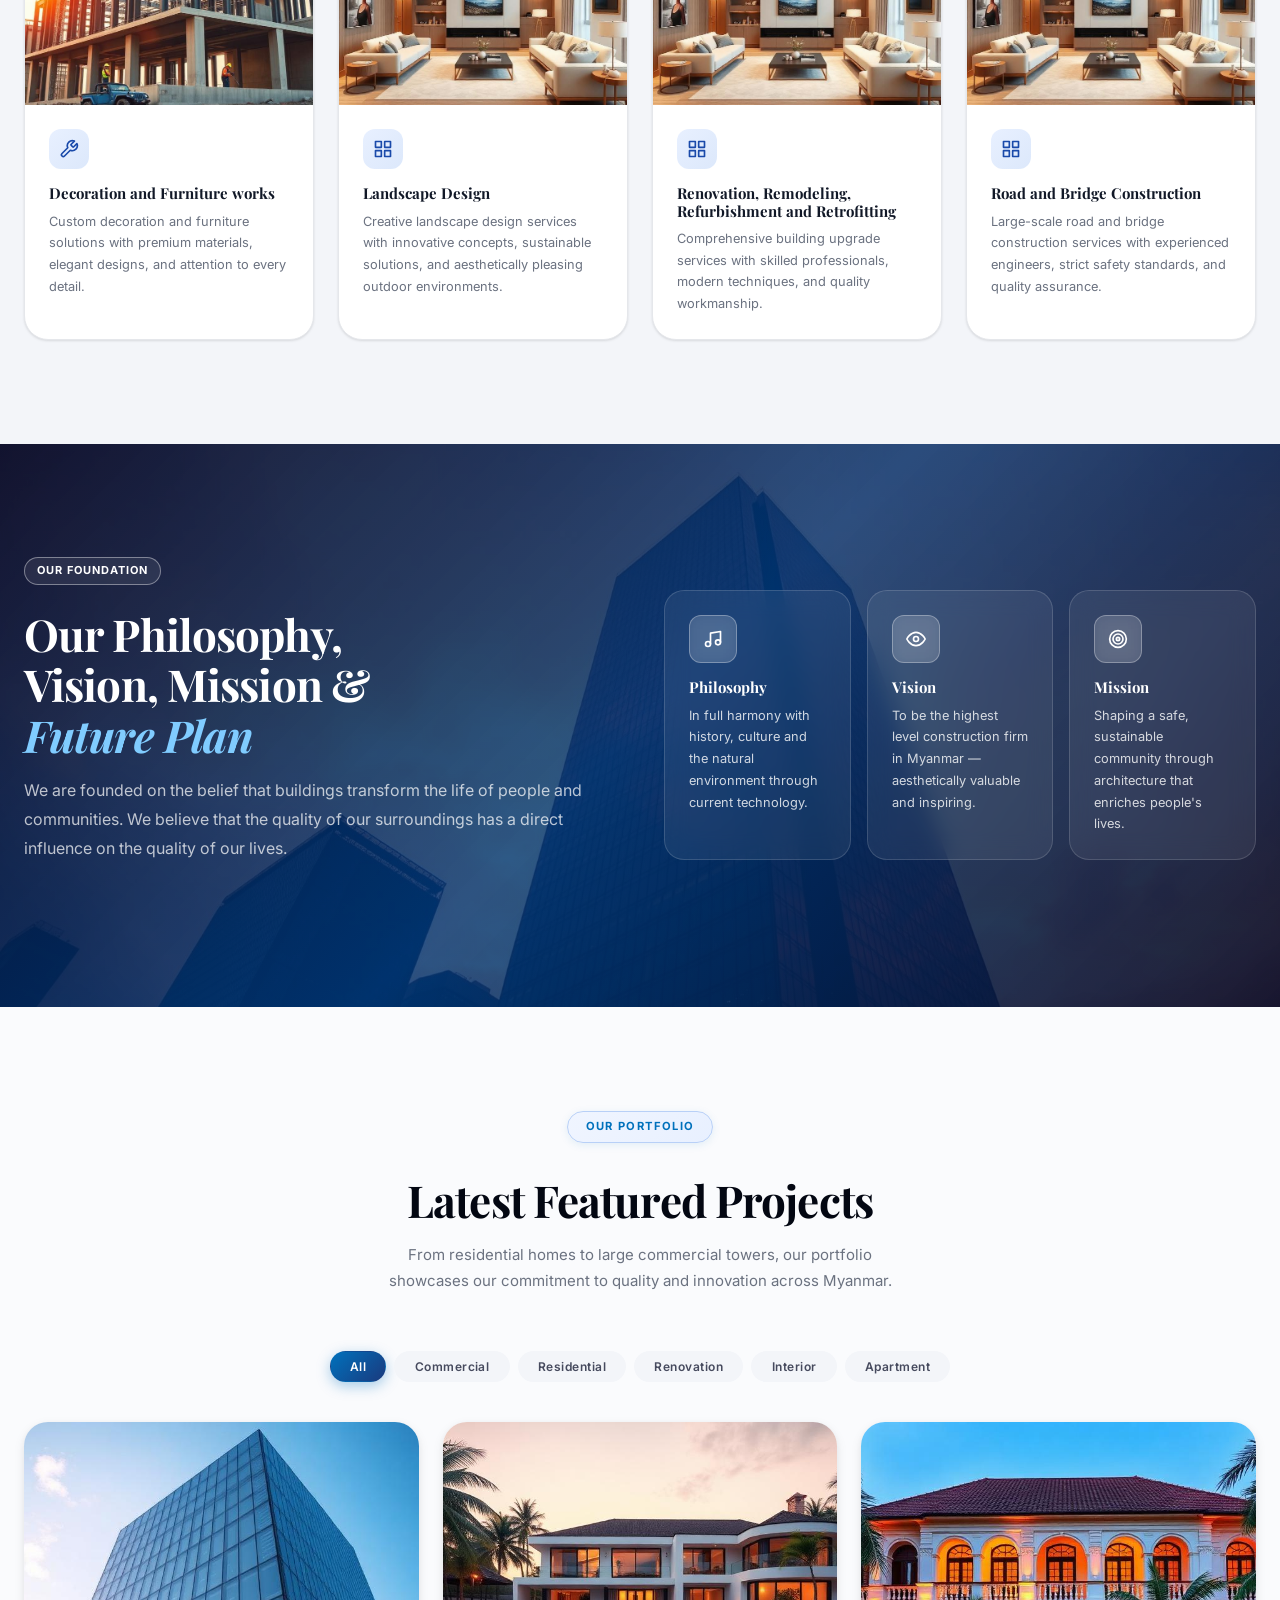
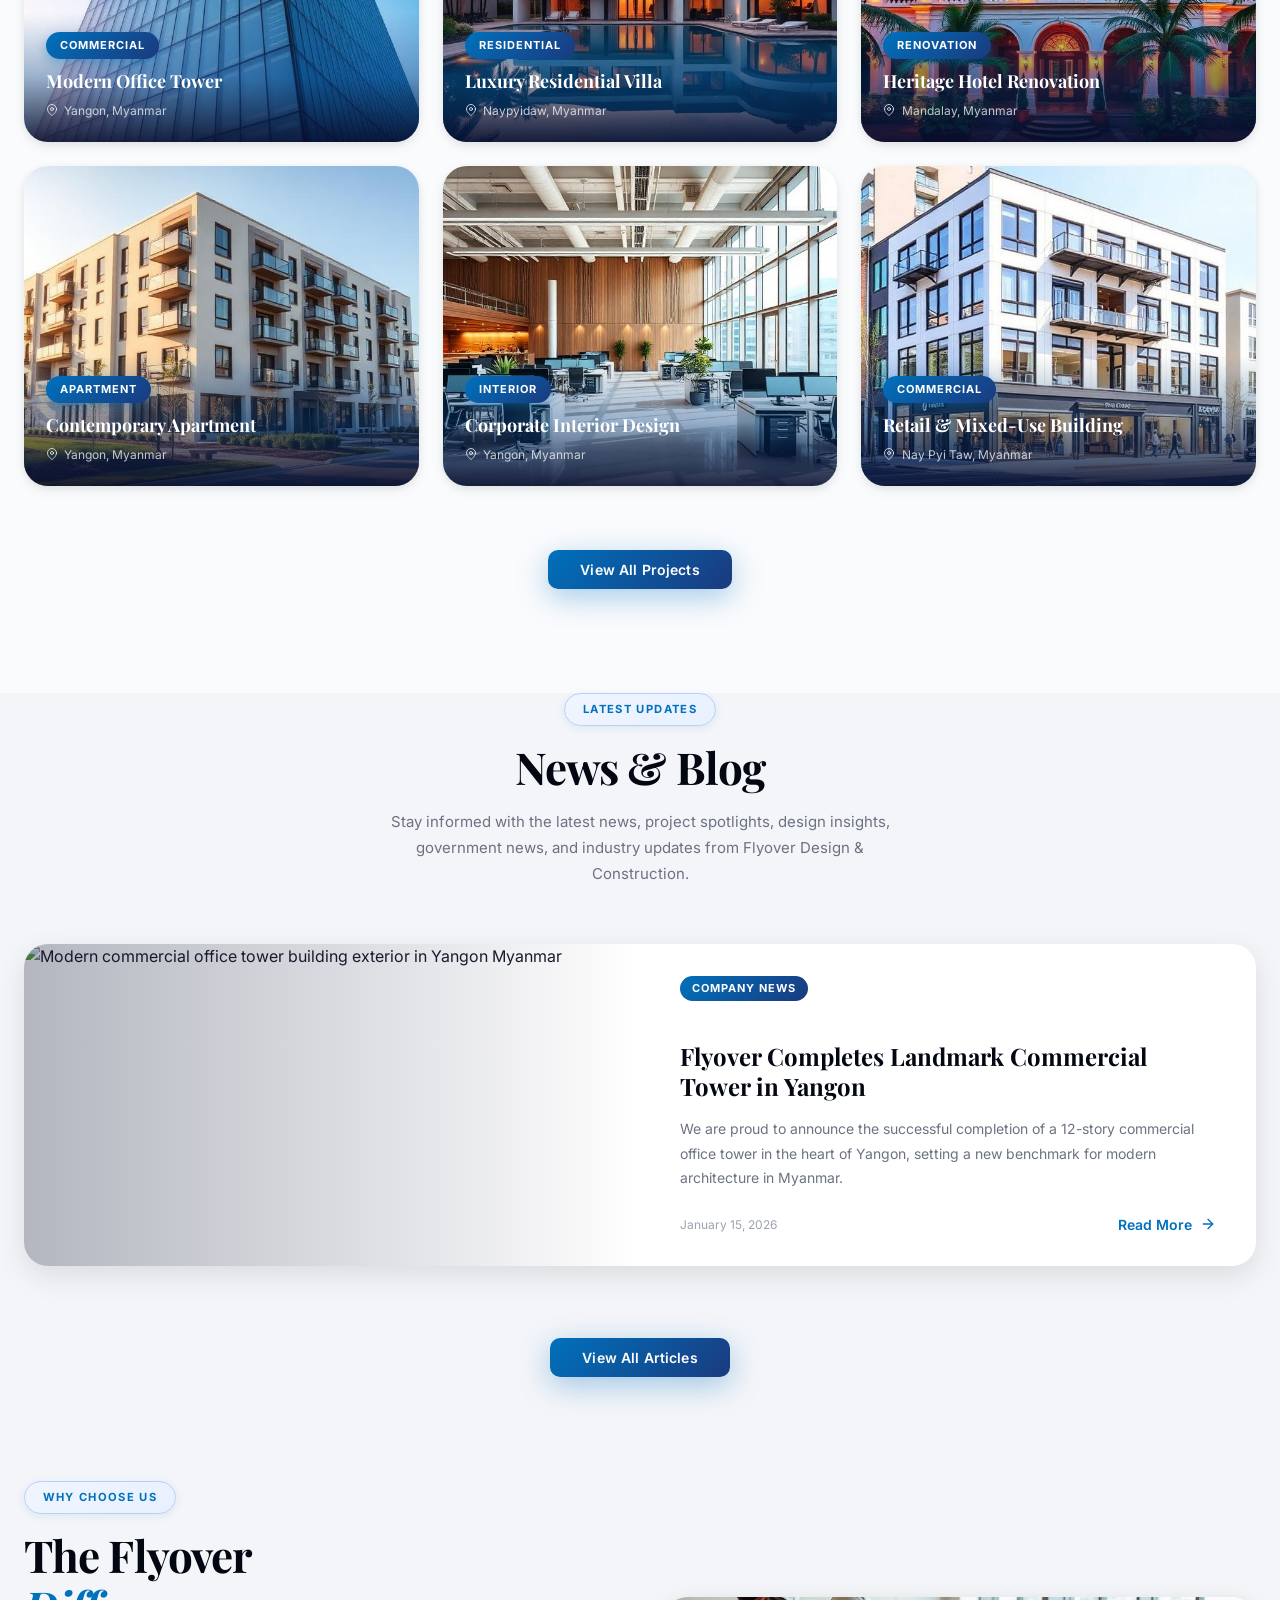
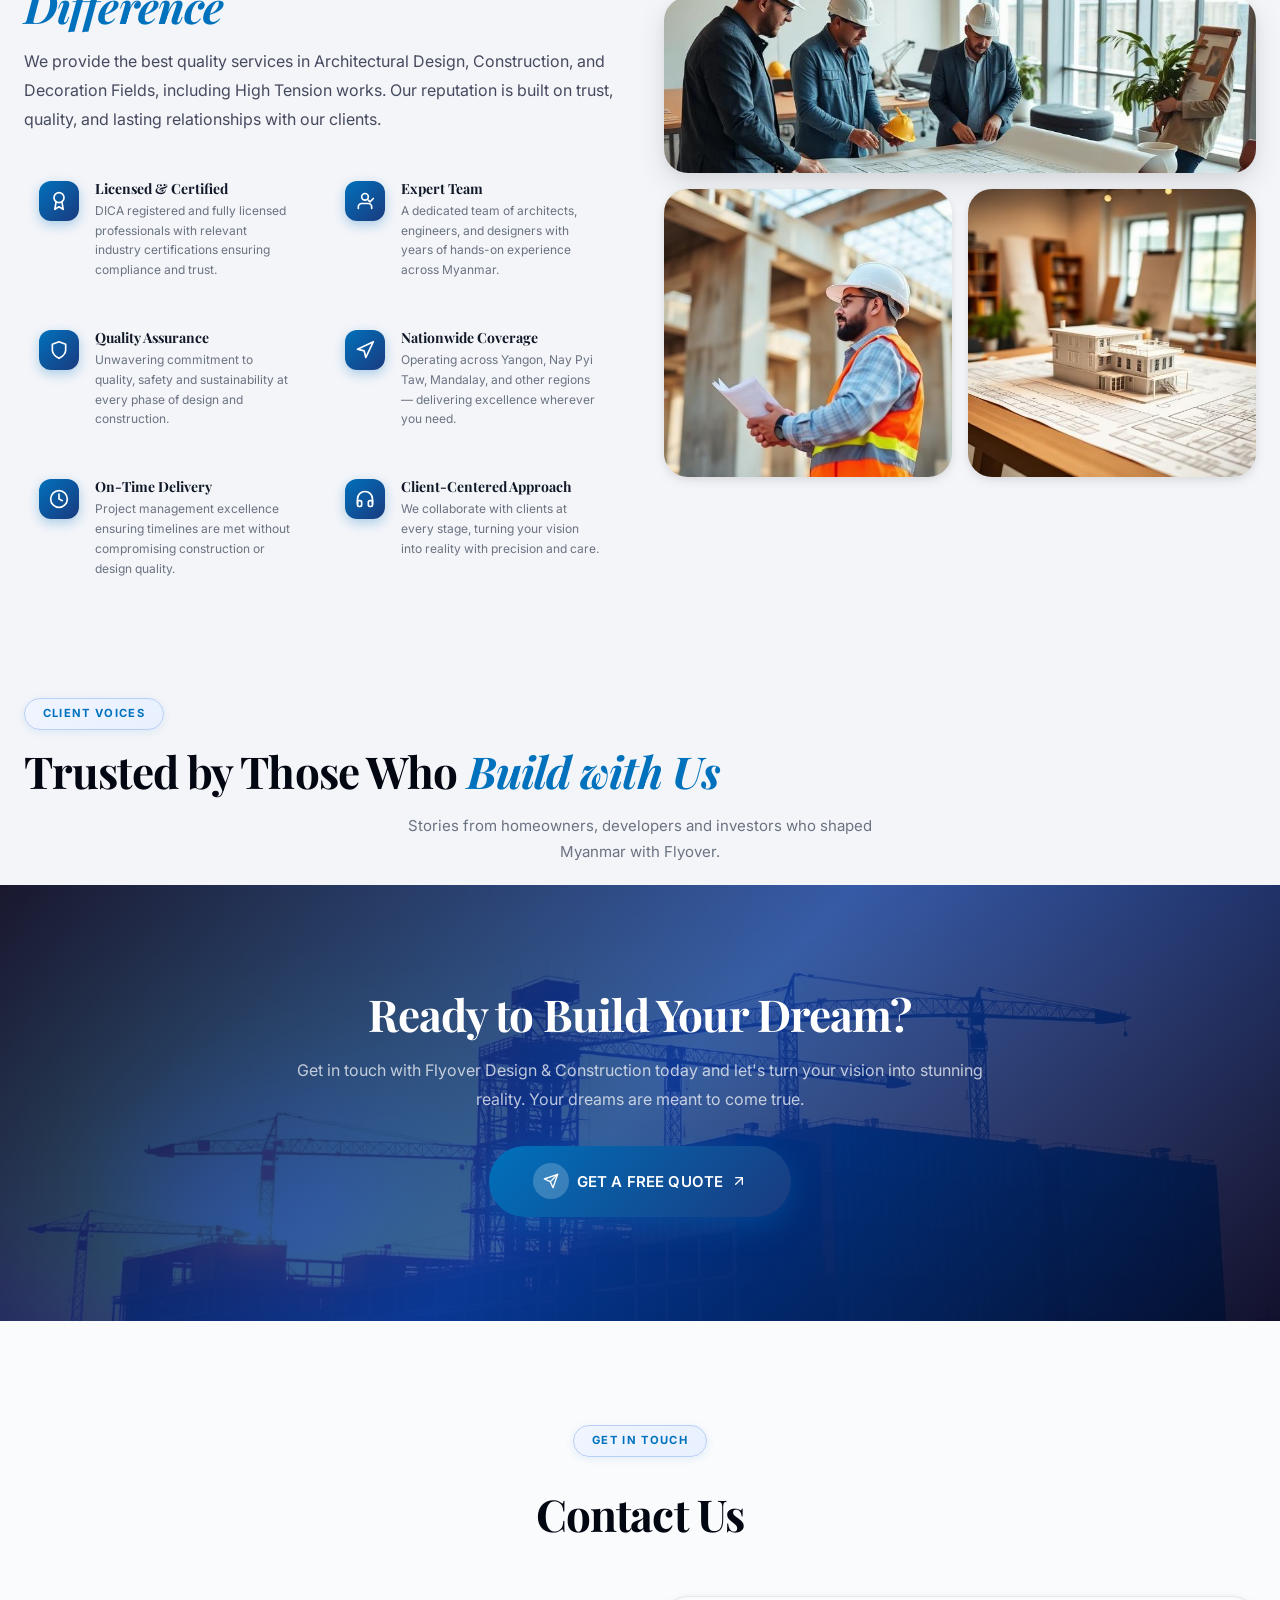
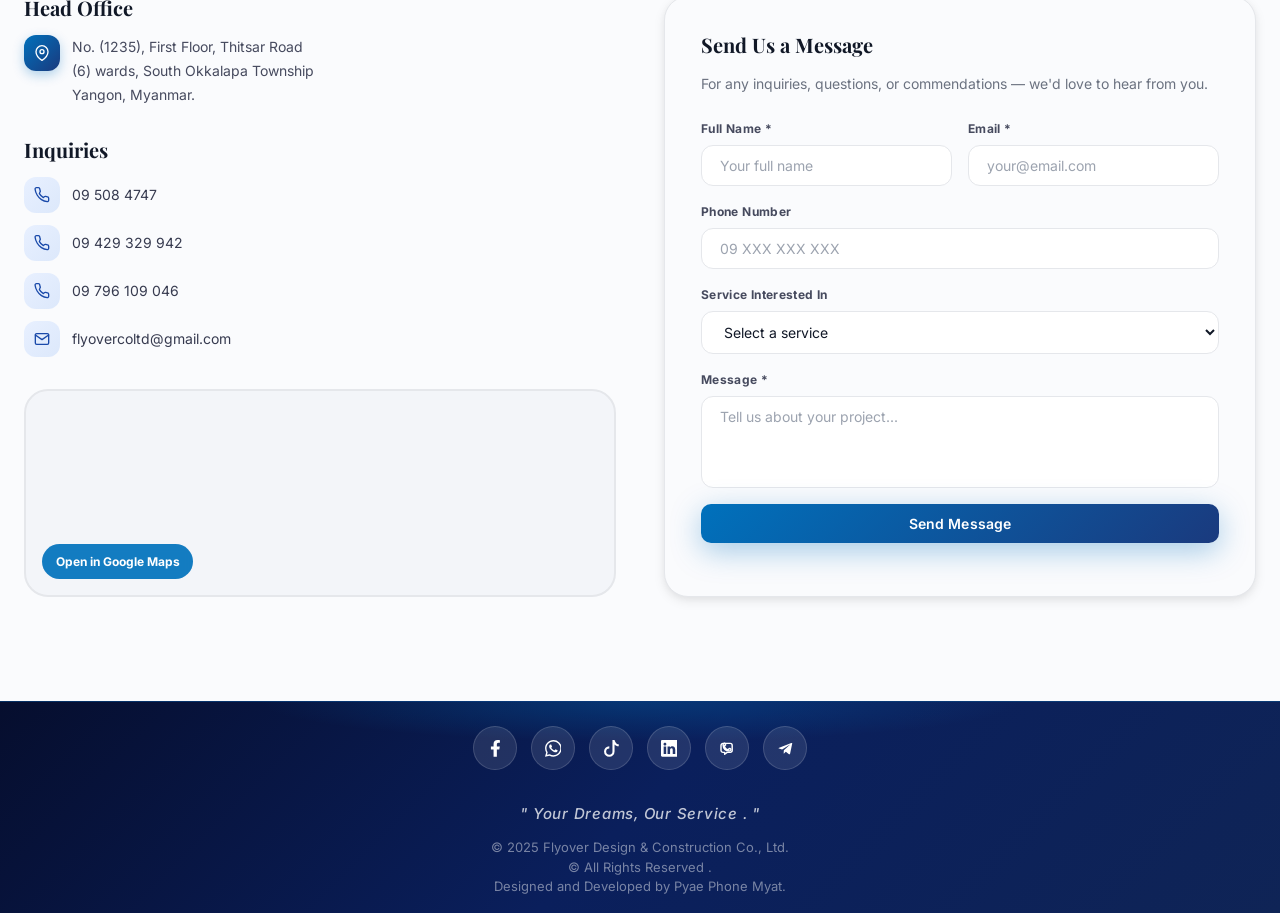
==== commit 394cf055: "Update index.html 23(2)" ====
--- a/index.html
+++ b/index.html
@@ -31,13 +31,12 @@
         <a href="#contact"  class="nav-link">Contact</a>
 
       </nav>
-      <a href="tel:+959429329942" class="btn btn-accent btn-sm">Get a Call</a>
+     <a href="#contact" class="btn btn-accent btn-sm">Get a Quote</a>
       <button class="menu-toggle" id="menu-toggle" aria-label="Toggle menu">
         <span></span><span></span><span></span>
       </button>
     </div>
-  </header>
-
+  </header>  
   <main>
 
     <!-- HERO -->
@@ -400,7 +399,7 @@
             
     </section>
 
-    <!-- News &amp; Blog -->
+     <!-- News &amp; Blog -->
      <section id="News">
   <div class="container">
     <div class="news-header">
@@ -431,14 +430,16 @@
             We are proud to announce the successful completion of a 12-story commercial office
             tower in the heart of Yangon, setting a new benchmark for modern architecture in Myanmar.
           </p>
+
           <div class="card-footer">
             <span class="card-date">January 15, 2026</span>
-                        <a href="News-Section.html" class="read-more-btn">
+            <button class="read-more-btn" data-id="1">
               Read More
               <svg width="16" height="16" viewBox="0 0 24 24" fill="none" stroke="currentColor" stroke-width="2" stroke-linecap="round" stroke-linejoin="round">
                 <line x1="5" y1="12" x2="19" y2="12"/><polyline points="12 5 19 12 12 19"/>
               </svg>
-            </a>
+            </button>
+
           </div>
         </div>
       </div>
@@ -760,7 +761,6 @@
   </div>
 
   <script src="main.js"></script>
-  <script src="testimonials.js"></script>
 
   <!-- Floating call button -->
   <a href="tel:+959429329942" class="floating-call" aria-label="Call Flyover">
--- a/styles.css
+++ b/styles.css
@@ -1694,239 +1694,6 @@
 .reveal.visible {
   opacity: 1;
   transform: translateY(0);
-}
-
-/* ── ARTICLE MODAL (News & Blog) ──────────────────────────────── */
-.article-modal-overlay {
-  position: fixed;
-  inset: 0;
-  z-index: 9999;
-  display: flex;
-  align-items: center;
-  justify-content: center;
-  padding: 1rem;
-  background: rgba(3, 7, 18, 0.6);
-  backdrop-filter: blur(6px);
-  -webkit-backdrop-filter: blur(6px);
-  opacity: 0;
-  visibility: hidden;
-  transition: opacity 0.35s ease, visibility 0.35s ease;
-}
-
-.article-modal-overlay.is-open {
-  opacity: 1;
-  visibility: visible;
-}
-
-.article-modal-panel {
-  position: relative;
-  width: 100%;
-  max-width: 48rem;
-  max-height: 90vh;
-  background: #fff;
-  border-radius: 1.5rem;
-  overflow: hidden;
-  display: flex;
-  flex-direction: column;
-  box-shadow: 0 32px 80px rgba(0, 0, 0, 0.28);
-  transform: translateY(24px) scale(0.97);
-  transition: transform 0.35s cubic-bezier(0.34, 1.56, 0.64, 1);
-}
-
-.article-modal-overlay.is-open .article-modal-panel {
-  transform: translateY(0) scale(1);
-}
-
-.modal-img-wrap {
-  position: relative;
-  width: 100%;
-  height: 15rem;
-  flex-shrink: 0;
-  overflow: hidden;
-}
-
-.modal-img-wrap img {
-  width: 100%;
-  height: 100%;
-  object-fit: cover;
-}
-
-.modal-img-gradient {
-  position: absolute;
-  inset: 0;
-  background: linear-gradient(to top, rgba(3,7,18,0.7) 0%, rgba(3,7,18,0.15) 50%, transparent 100%);
-}
-
-.modal-img-meta {
-  position: absolute;
-  bottom: 1.25rem;
-  left: 1.75rem;
-  right: 1.75rem;
-  display: flex;
-  align-items: center;
-  gap: 0.75rem;
-}
-
-.modal-read-time {
-  font-size: 0.75rem;
-  color: rgba(255, 255, 255, 0.8);
-}
-
-.modal-close {
-  position: absolute;
-  top: 1rem;
-  right: 1rem;
-  width: 2.25rem;
-  height: 2.25rem;
-  border-radius: 50%;
-  background: rgba(255, 255, 255, 0.15);
-  backdrop-filter: blur(8px);
-  border: 1px solid rgba(255, 255, 255, 0.25);
-  color: #fff;
-  display: flex;
-  align-items: center;
-  justify-content: center;
-  cursor: pointer;
-  transition: background 0.2s, transform 0.2s;
-  z-index: 10;
-}
-
-.modal-close:hover {
-  background: rgba(255, 255, 255, 0.3);
-  transform: scale(1.1);
-}
-
-.modal-body {
-  padding: 2rem 2rem 2.5rem;
-  overflow-y: auto;
-  flex: 1;
-  scrollbar-width: thin;
-  scrollbar-color: var(--bg-200, #e5e7eb) transparent;
-}
-
-.modal-body::-webkit-scrollbar { width: 5px; }
-.modal-body::-webkit-scrollbar-track { background: transparent; }
-.modal-body::-webkit-scrollbar-thumb { background: var(--bg-200, #e5e7eb); border-radius: 4px; }
-
-.modal-title {
-  font-family: 'Playfair Display', Georgia, serif;
-  font-size: clamp(1.25rem, 3vw, 1.625rem);
-  font-weight: 700;
-  color: var(--fg-950, #030712);
-  line-height: 1.25;
-  margin-bottom: 1.25rem;
-}
-
-.modal-date-row {
-  display: flex;
-  align-items: center;
-  gap: 1rem;
-  margin-bottom: 1.5rem;
-  padding-bottom: 1.25rem;
-  border-bottom: 1px solid var(--bg-200, #e5e7eb);
-}
-
-.modal-card-date {
-  font-size: 0.8rem;
-  color: var(--fg-400, #9ca3af);
-}
-
-.modal-divider {
-  width: 1px;
-  height: 14px;
-  background: var(--bg-200, #e5e7eb);
-}
-
-.modal-article {
-  font-size: 0.9rem;
-  color: var(--fg-500, #6b7280);
-  line-height: 1.85;
-}
-
-.modal-article p { margin-bottom: 1.1rem; }
-.modal-article p:last-child { margin-bottom: 0; }
-
-.modal-article h4 {
-  font-family: 'Playfair Display', Georgia, serif;
-  font-size: 1.05rem;
-  font-weight: 700;
-  color: var(--fg-900, #111827);
-  margin: 1.5rem 0 0.6rem;
-}
-
-.modal-article ul {
-  padding-left: 1.25rem;
-  margin-bottom: 1.1rem;
-}
-
-.modal-article ul li {
-  margin-bottom: 0.4rem;
-}
-
-.modal-footer {
-  padding: 1rem 2rem 1.5rem;
-  border-top: 1px solid var(--bg-200, #e5e7eb);
-  display: flex;
-  align-items: center;
-  justify-content: space-between;
-  flex-shrink: 0;
-  gap: 1rem;
-  flex-wrap: wrap;
-}
-
-.modal-share {
-  display: flex;
-  align-items: center;
-  gap: 0.5rem;
-  font-size: 0.75rem;
-  color: var(--fg-400, #9ca3af);
-  font-weight: 500;
-}
-
-.share-btn {
-  width: 2rem;
-  height: 2rem;
-  border-radius: 50%;
-  border: 1px solid var(--bg-200, #e5e7eb);
-  background: none;
-  display: flex;
-  align-items: center;
-  justify-content: center;
-  cursor: pointer;
-  color: var(--fg-500, #6b7280);
-  transition: border-color 0.2s, color 0.2s, background 0.2s;
-}
-
-.share-btn:hover {
-  border-color: var(--primary-600, #0071bc);
-  color: var(--primary-600, #0071bc);
-  background: var(--primary-50, #eef5ff);
-}
-
-.modal-cta {
-  display: inline-flex;
-  align-items: center;
-  gap: 0.5rem;
-  padding: 0.6rem 1.5rem;
-  border-radius: 0.5rem;
-  font-size: 0.8rem;
-  font-weight: 600;
-  color: #fff;
-  background: linear-gradient(135deg, var(--primary-600, #0071bc), var(--primary-700, #1a3a7e));
-  border: none;
-  cursor: pointer;
-  transition: opacity 0.2s, transform 0.2s;
-  text-decoration: none;
-}
-
-.modal-cta:hover {
-  opacity: 0.9;
-  transform: translateY(-1px);
-}
-
-@media (prefers-reduced-motion: reduce) {
-  .article-modal-overlay,
-  .article-modal-panel { transition: none; }
 }
 
 /* ── MOBILE TYPOGRAPHY ADJUSTMENTS ───────────────────────────── */
@@ -1951,3 +1718,170 @@
   .overview-popup__panel { width: calc(100% - 2rem); max-width: none; padding: 1.5rem; }
   .mission-cards { grid-template-columns: 1fr; }
 }
+/* ============================================================
+   TESTIMONIALS SECTION
+   Marquee cards — adapted to Flyover light design system
+   ============================================================ */
+
+.testimonials-section {
+  background-color: var(--bg-50);
+  overflow: hidden;
+}
+
+/* Section header sits inside .container, normal spacing */
+.testimonials-section .section-header {
+  max-width: 46rem;
+  padding-bottom: 0;
+}
+
+/* ── Marquee wrapper & edge fade ─────────────────────────── */
+.testi-marquee-wrapper {
+  margin-top: 3rem;
+  display: flex;
+  flex-direction: column;
+  gap: 1.25rem;
+  -webkit-mask-image: linear-gradient(
+    to right,
+    transparent,
+    black 6%,
+    black 94%,
+    transparent
+  );
+  mask-image: linear-gradient(
+    to right,
+    transparent,
+    black 6%,
+    black 94%,
+    transparent
+  );
+}
+
+/* ── Row ─────────────────────────────────────────────────── */
+.testi-marquee-row {
+  overflow: hidden;
+}
+
+/* Pause animation on hover so users can read */
+.testi-marquee-row:hover .testi-marquee-track,
+.testi-marquee-row:focus-within .testi-marquee-track {
+  animation-play-state: paused;
+}
+
+/* ── Animated track ──────────────────────────────────────── */
+.testi-marquee-track {
+  display: flex;
+  flex-shrink: 0;
+  gap: 1.25rem;
+  padding-right: 1.25rem;
+  width: max-content;
+  animation: testi-marquee 40s linear infinite;
+}
+
+.testi-marquee-track.testi-marquee-reverse {
+  animation: testi-marquee-reverse 52s linear infinite;
+}
+
+/* Reduced-motion: disable scroll, wrap instead */
+@media (prefers-reduced-motion: reduce) {
+  .testi-marquee-track,
+  .testi-marquee-track.testi-marquee-reverse {
+    animation: none;
+    flex-wrap: wrap;
+    justify-content: center;
+  }
+  .testi-marquee-wrapper {
+    -webkit-mask-image: none;
+    mask-image: none;
+  }
+  .testi-marquee-row {
+    overflow: visible;
+  }
+}
+
+/* ── Keyframes ───────────────────────────────────────────── */
+@keyframes testi-marquee {
+  from { transform: translateX(0); }
+  to   { transform: translateX(-50%); }
+}
+@keyframes testi-marquee-reverse {
+  from { transform: translateX(-50%); }
+  to   { transform: translateX(0); }
+}
+
+/* ── Testimonial card ────────────────────────────────────── */
+.testi-card {
+  display: flex;
+  flex-direction: column;
+  justify-content: space-between;
+  flex-shrink: 0;
+  width: 340px;
+  background: #ffffff;
+  border-radius: var(--r-2xl);
+  padding: 1.75rem;
+  box-shadow: var(--shadow-md);
+  border: 1px solid var(--bg-200);
+  transition: box-shadow 0.25s ease, transform 0.25s ease, border-color 0.25s ease;
+}
+
+@media (min-width: 640px) {
+  .testi-card { width: 400px; }
+}
+
+.testi-card:hover {
+  box-shadow: var(--shadow-blue);
+  border-color: var(--primary-200);
+  transform: translateY(-3px);
+}
+
+/* ── Quote icon ──────────────────────────────────────────── */
+.testi-quote-icon {
+  display: block;
+  width: 1.75rem;
+  height: 1.75rem;
+  color: var(--primary-400);
+  flex-shrink: 0;
+}
+
+/* ── Quote text ──────────────────────────────────────────── */
+.testi-quote-text {
+  margin-top: 1rem;
+  font-size: 0.9375rem;
+  line-height: 1.7;
+  color: var(--fg-600);
+  flex-grow: 1;
+}
+
+/* ── Card footer ─────────────────────────────────────────── */
+.testi-card-footer {
+  display: flex;
+  align-items: center;
+  justify-content: space-between;
+  border-top: 1px solid var(--bg-200);
+  margin-top: 1.5rem;
+  padding-top: 1rem;
+}
+
+.testi-author-name {
+  font-size: 0.875rem;
+  font-weight: 600;
+  color: var(--fg-800);
+}
+
+.testi-author-role {
+  font-size: 0.75rem;
+  color: var(--fg-400);
+  margin-top: 0.15rem;
+}
+
+/* ── Stars ───────────────────────────────────────────────── */
+.testi-stars {
+  display: flex;
+  gap: 0.1rem;
+  color: var(--gold-500);
+}
+
+.testi-star-icon {
+  width: 0.875rem;
+  height: 0.875rem;
+  fill: currentColor;
+}
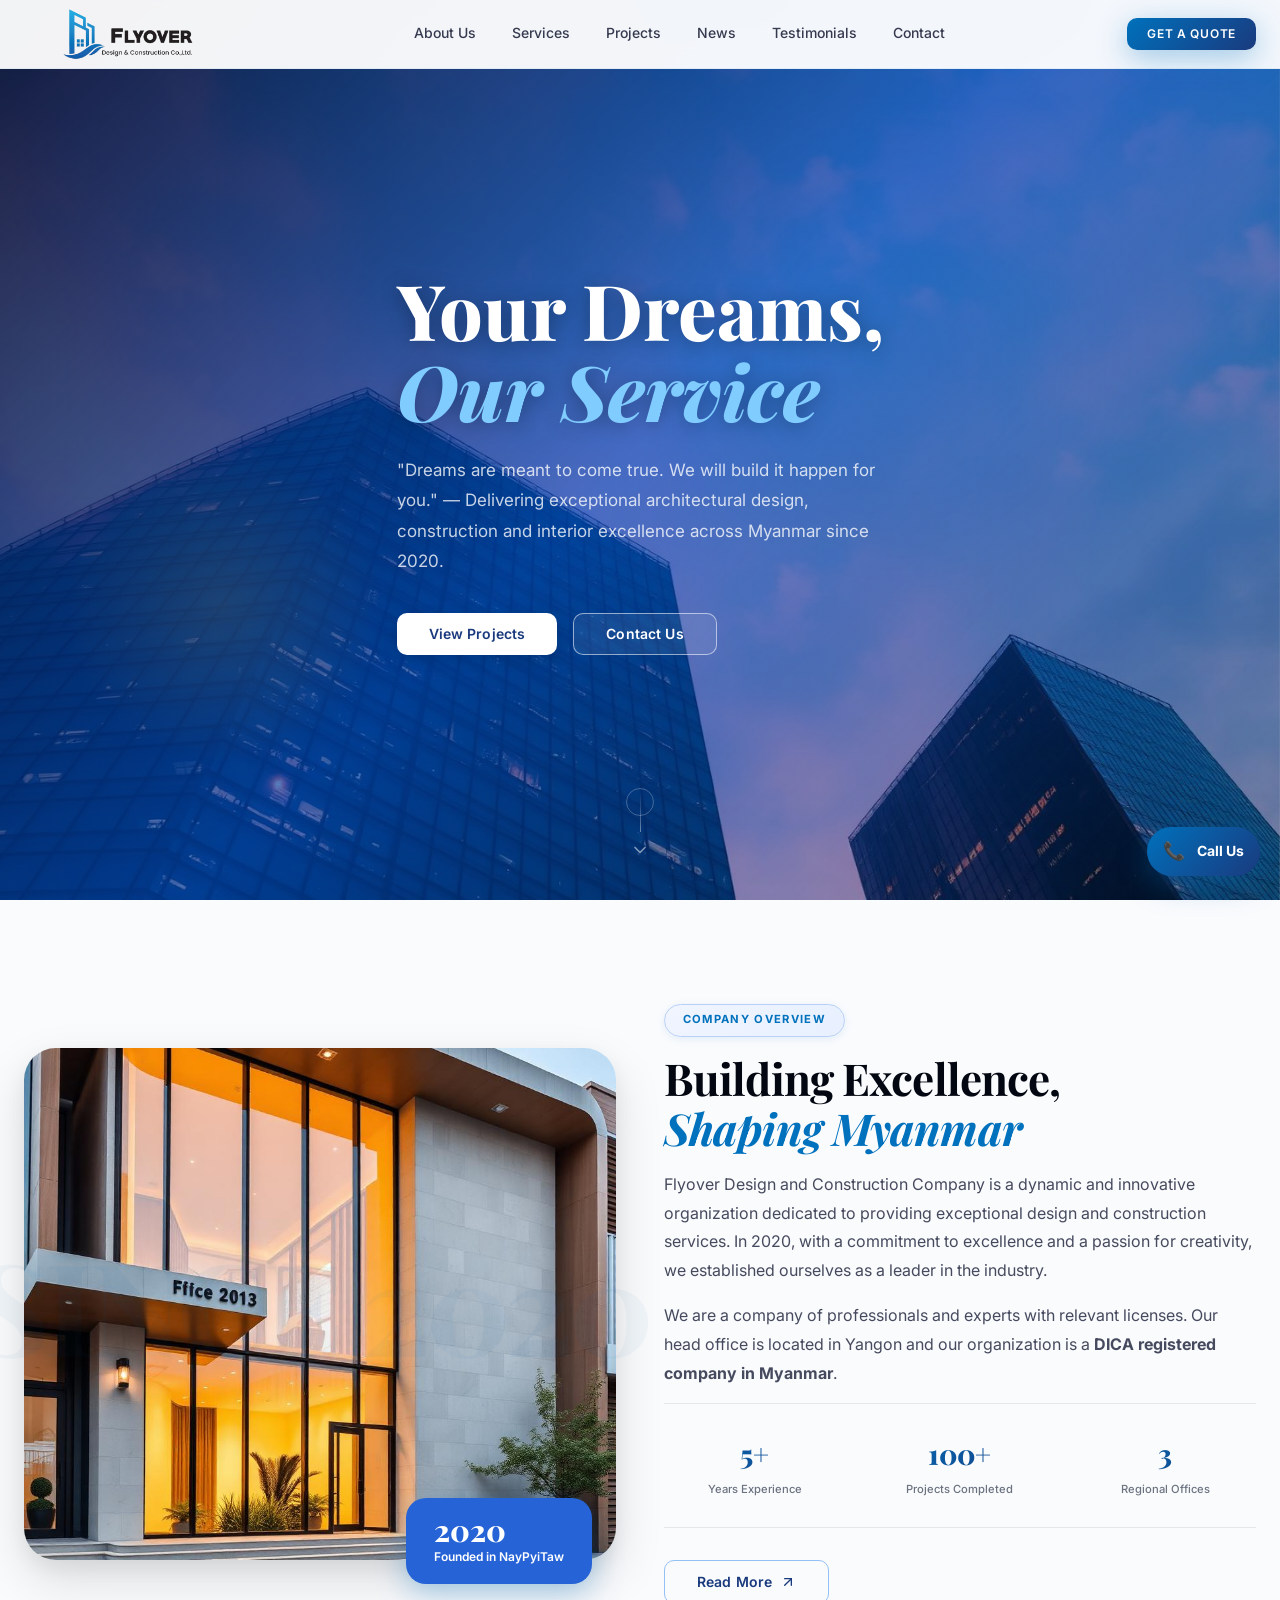
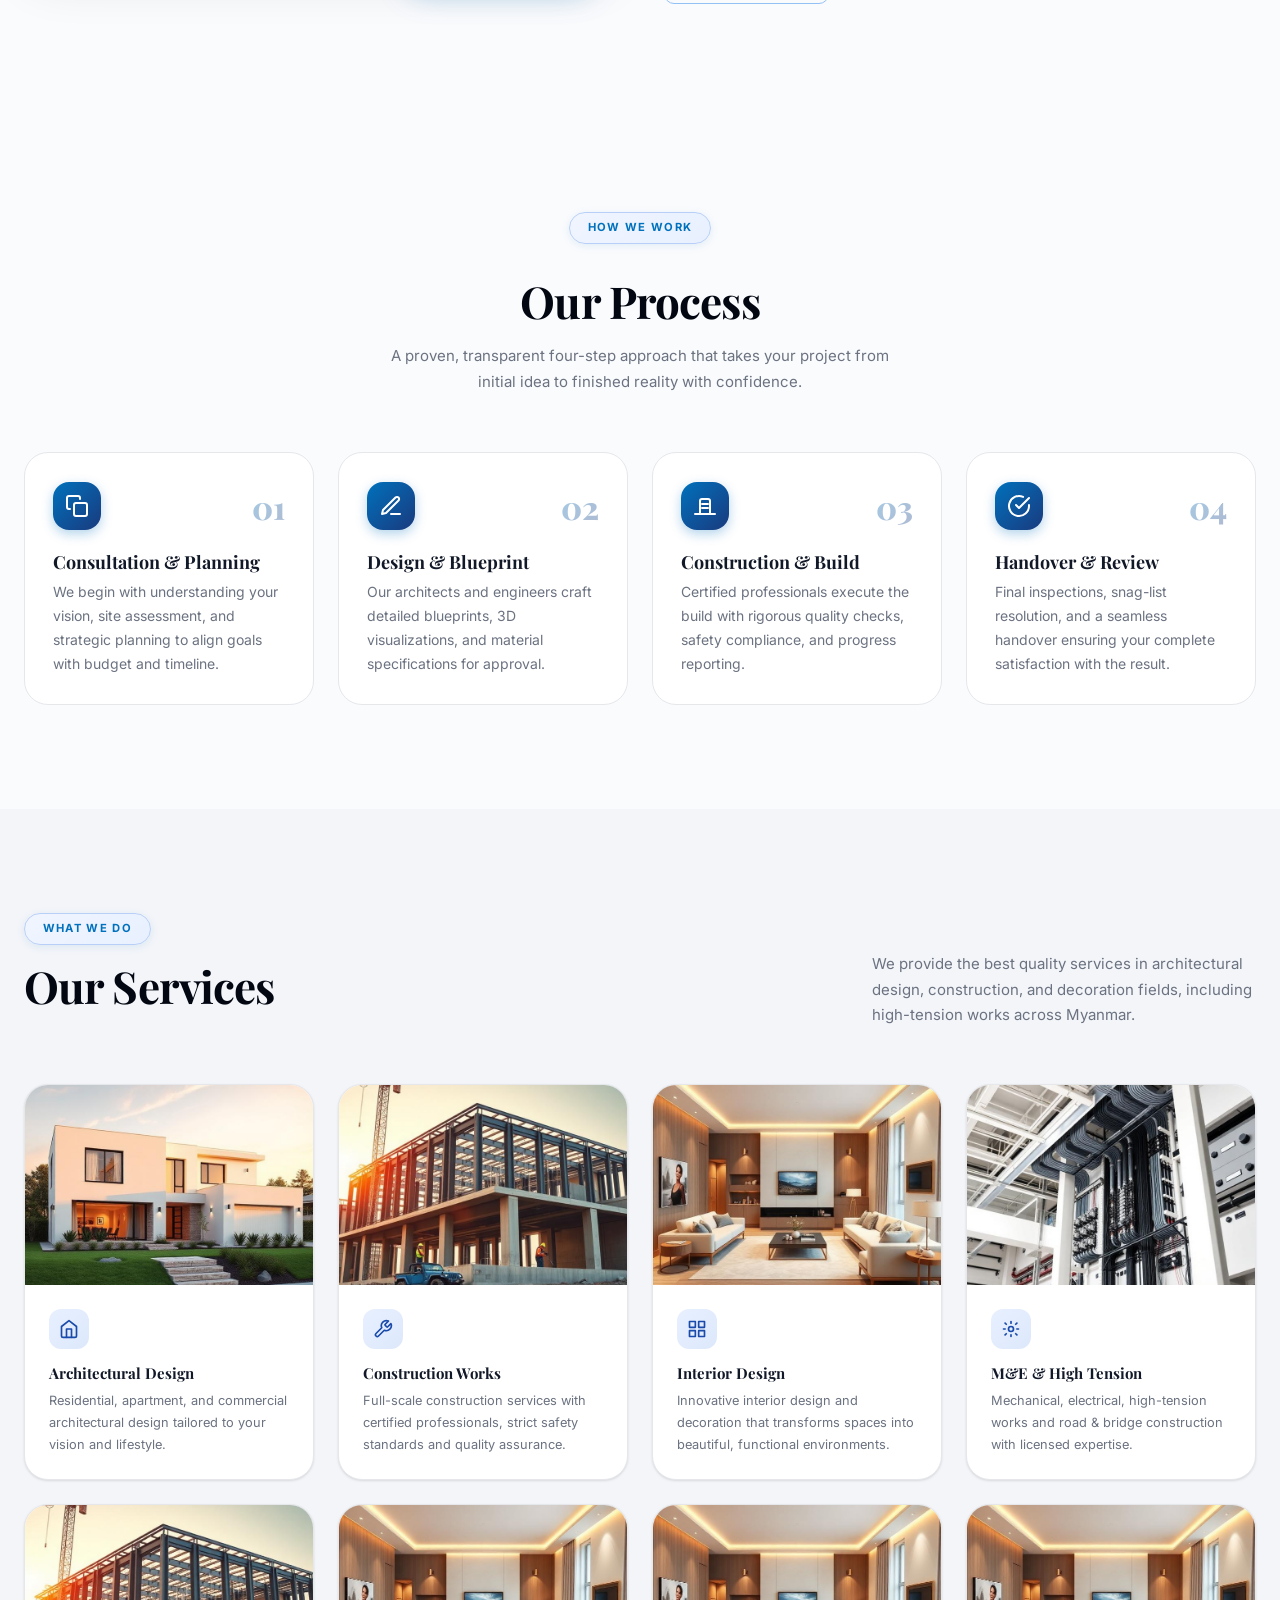
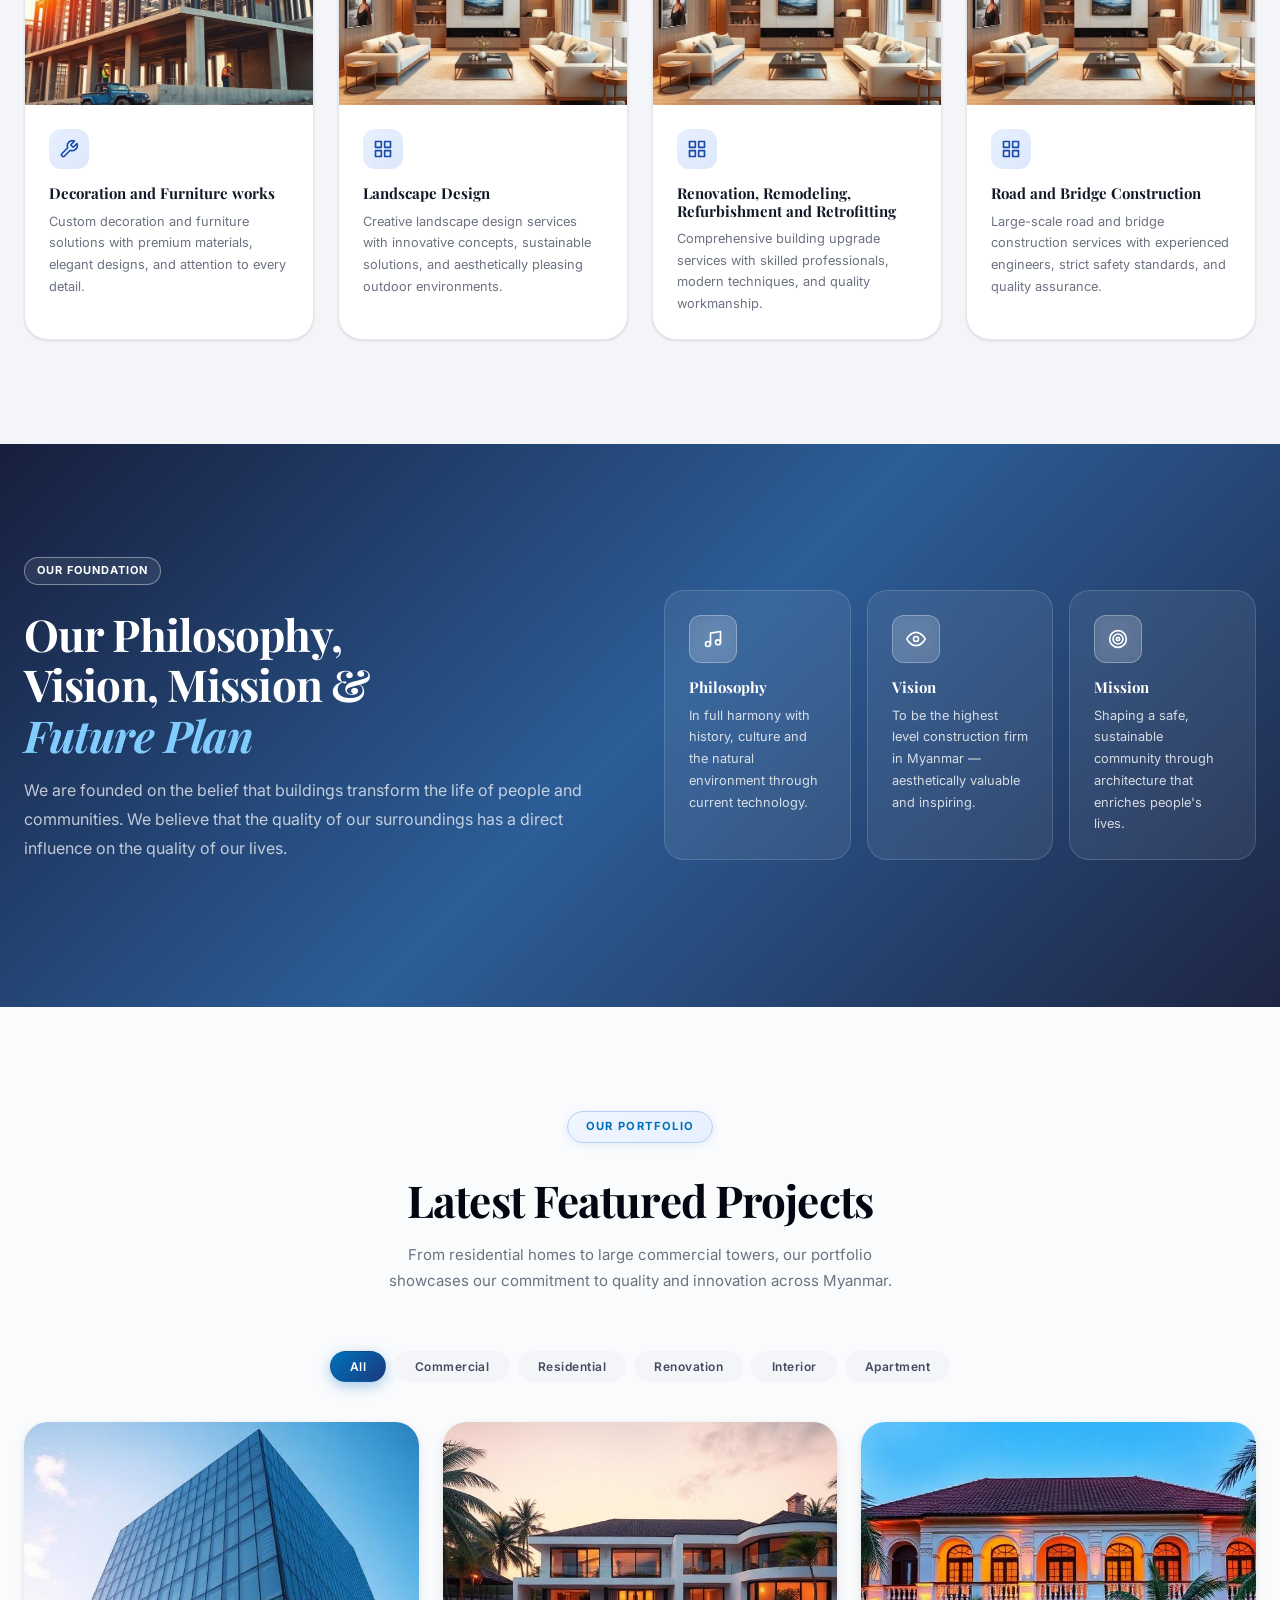
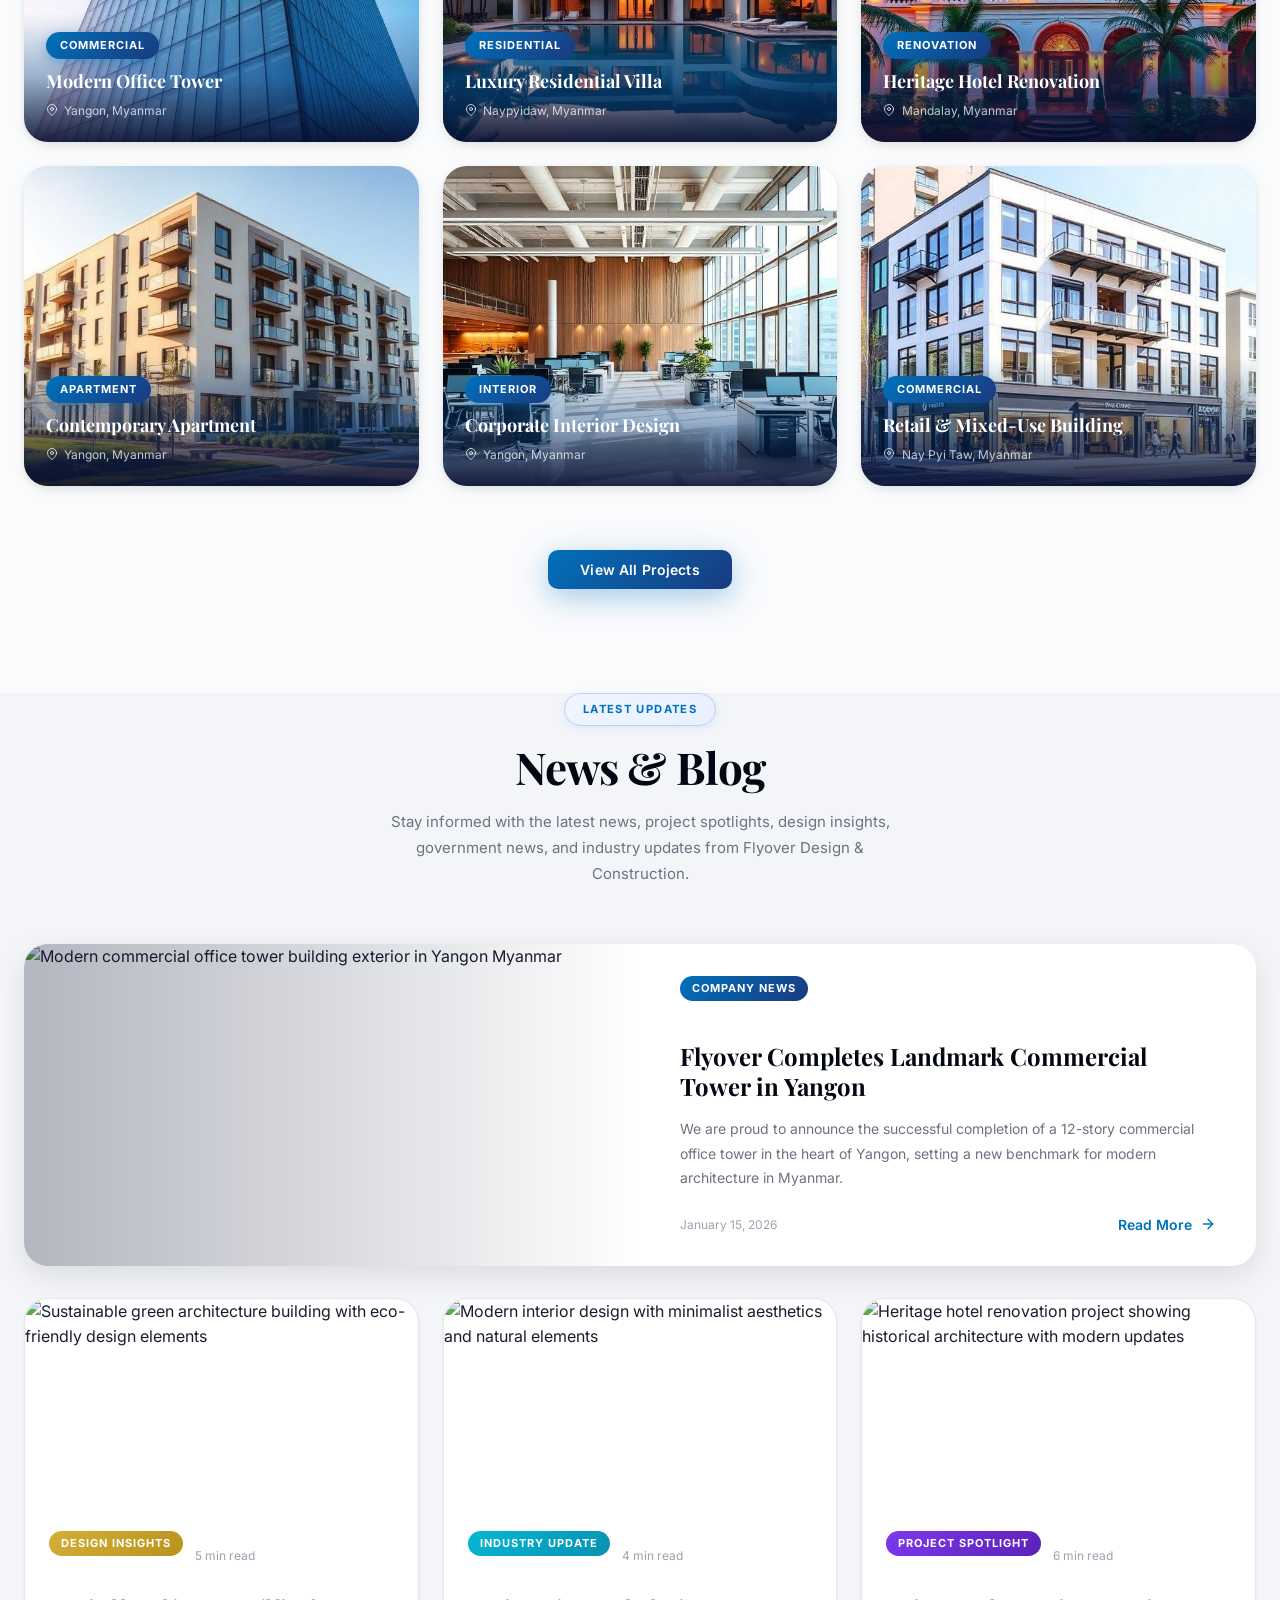
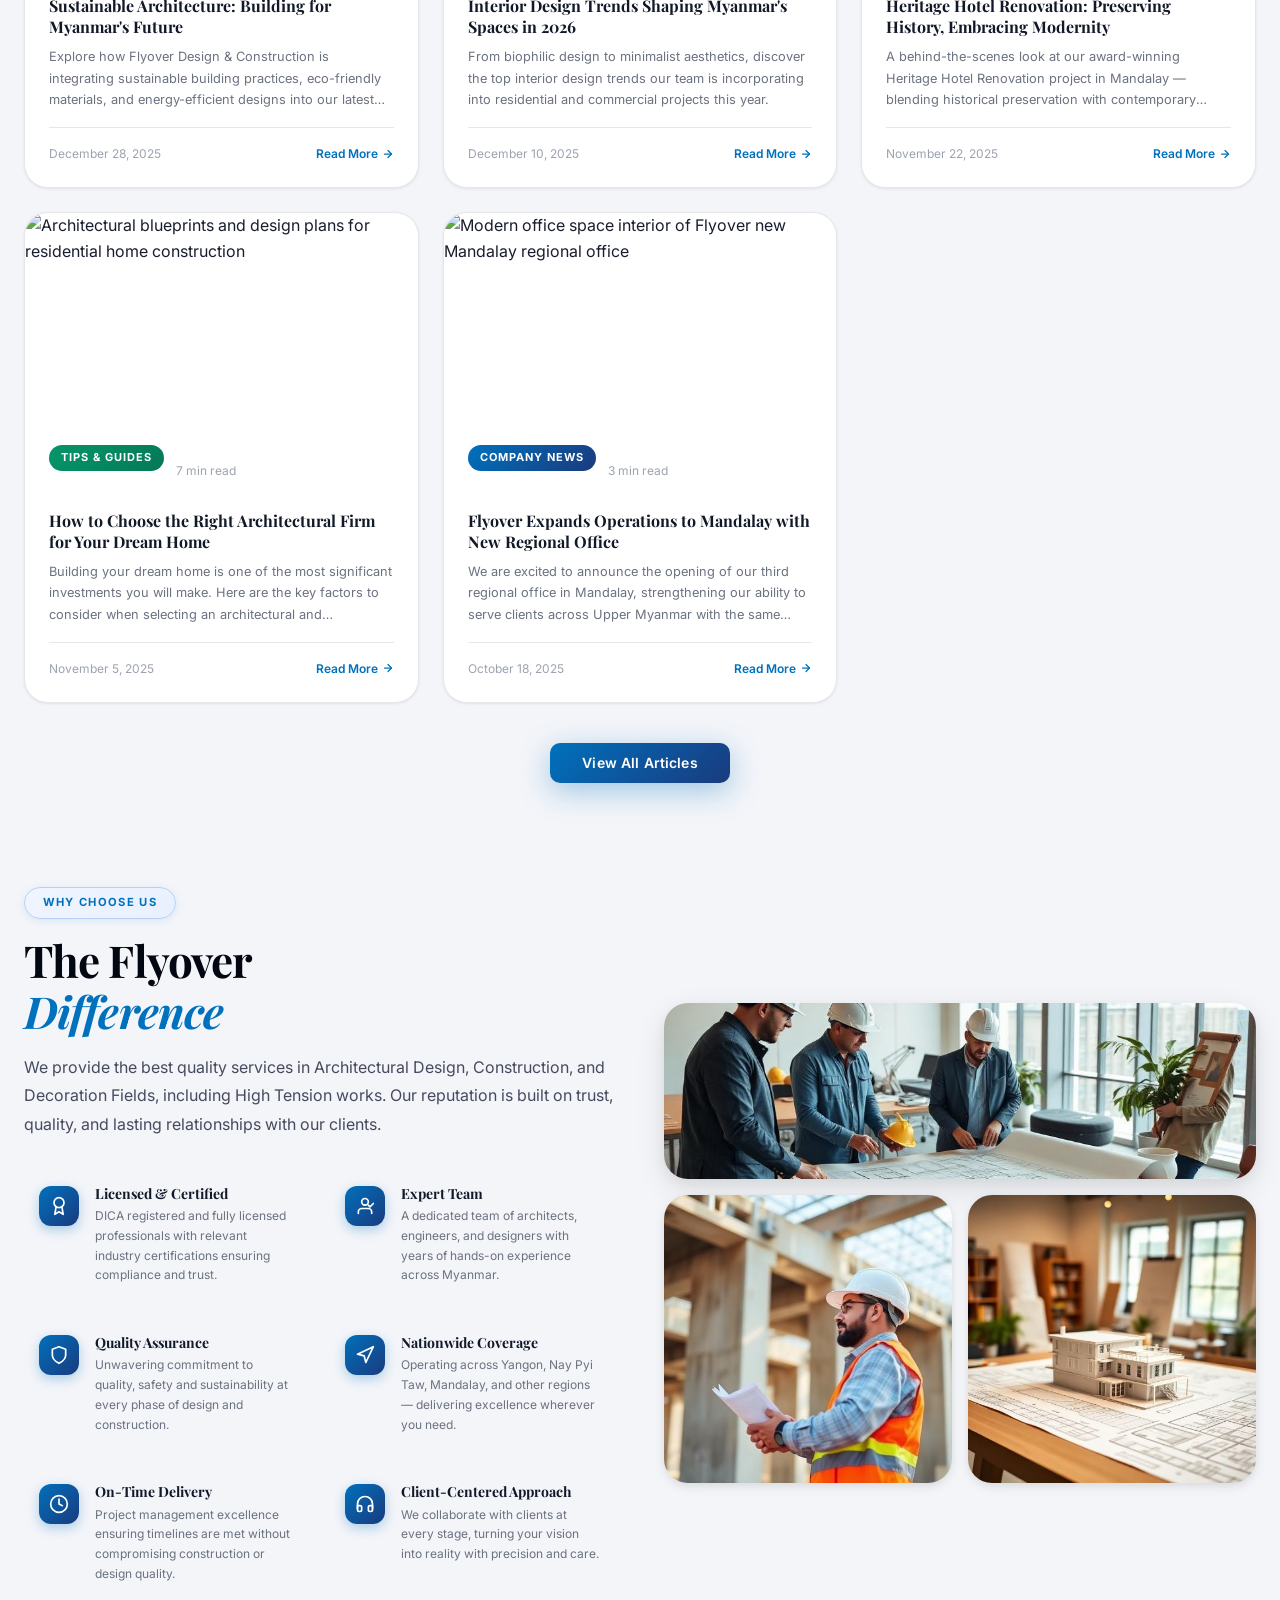
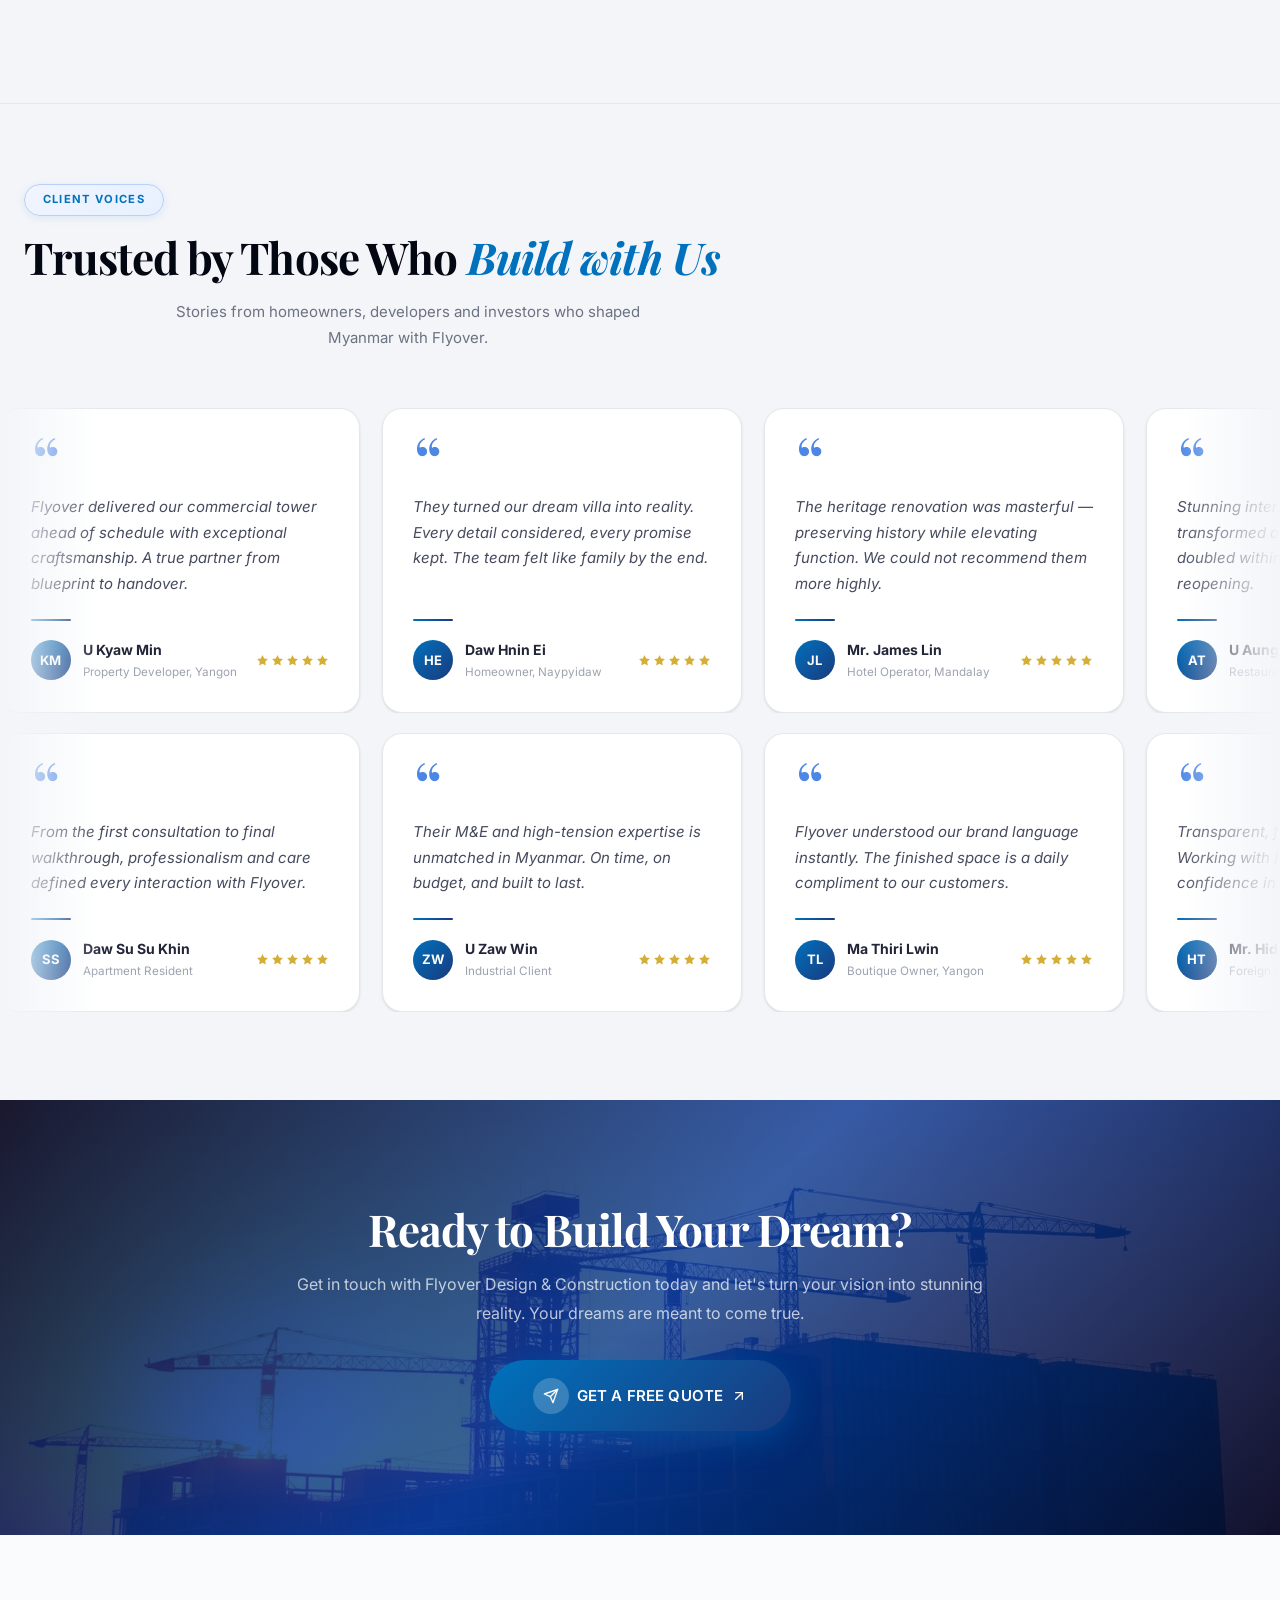
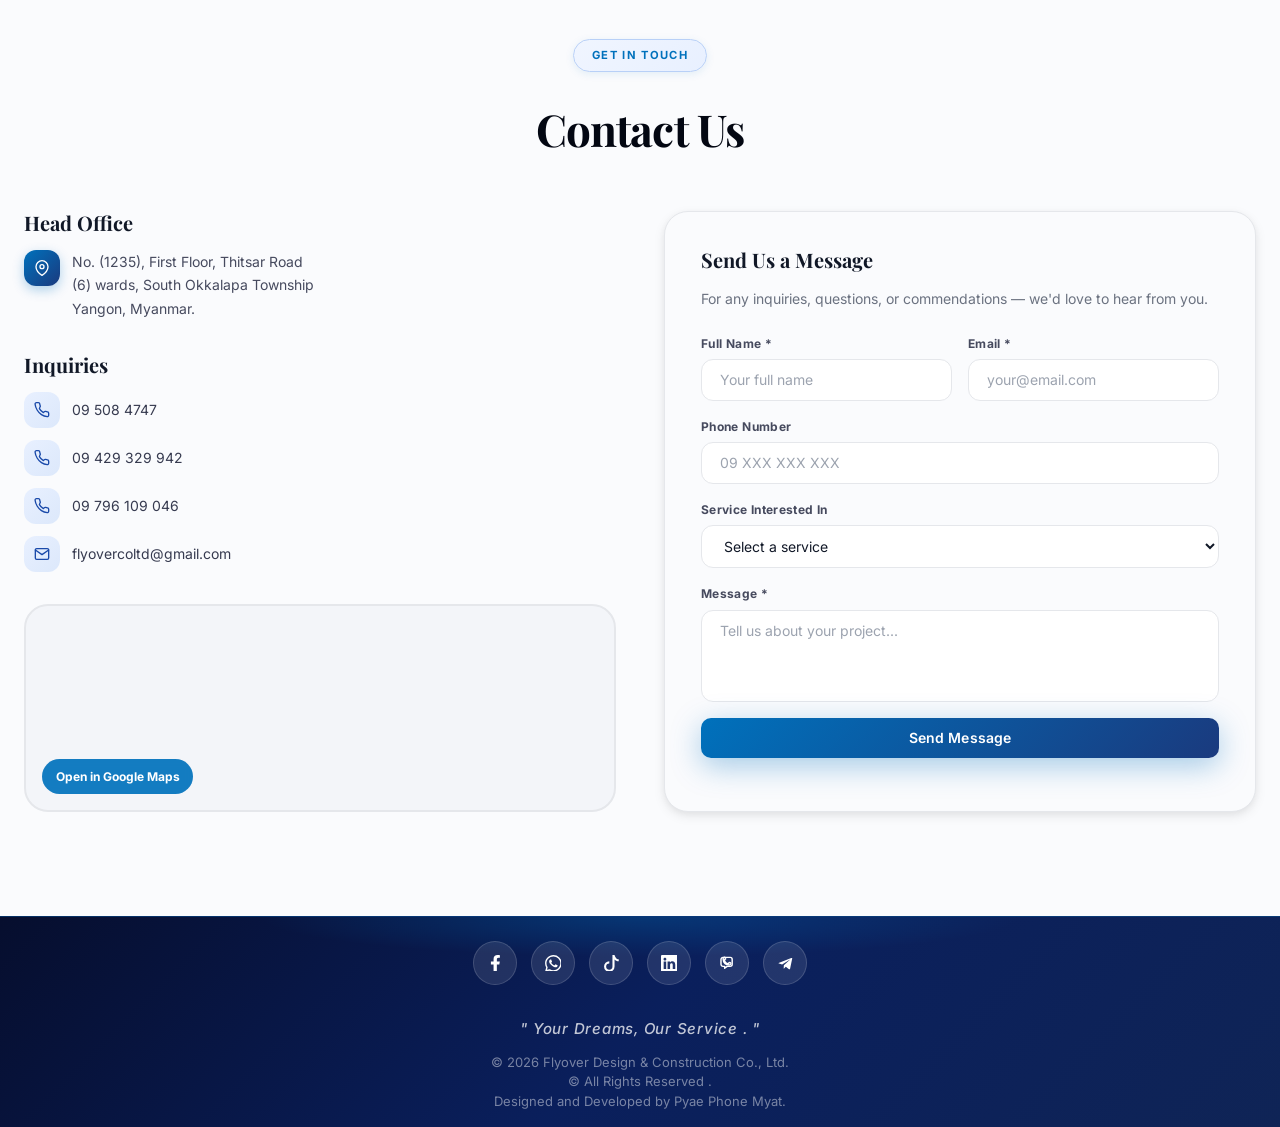
==== commit 94eed933: "Final Final" ====
--- a/index.html
+++ b/index.html
@@ -399,7 +399,7 @@
             
     </section>
 
-     <!-- News &amp; Blog -->
+    <!-- News &amp; Blog -->
      <section id="News">
   <div class="container">
     <div class="news-header">
@@ -430,7 +430,6 @@
             We are proud to announce the successful completion of a 12-story commercial office
             tower in the heart of Yangon, setting a new benchmark for modern architecture in Myanmar.
           </p>
-
           <div class="card-footer">
             <span class="card-date">January 15, 2026</span>
             <button class="read-more-btn" data-id="1">
@@ -439,7 +438,6 @@
                 <line x1="5" y1="12" x2="19" y2="12"/><polyline points="12 5 19 12 12 19"/>
               </svg>
             </button>
-
           </div>
         </div>
       </div>
@@ -760,6 +758,63 @@
     </article>
   </div>
 
+   <!-- ARTICLE MODAL -->
+  <div class="article-modal-overlay" id="articleModal" role="dialog" aria-modal="true" aria-labelledby="modalTitle">
+    <div class="article-modal-panel">
+      <div class="modal-img-wrap">
+        <img id="modalImg" src="" alt="" />
+        <div class="modal-img-gradient"></div>
+        <div class="modal-img-meta">
+          <span class="badge" id="modalBadge"></span>
+          <span class="modal-read-time" id="modalReadTime"></span>
+        </div>
+        <button class="modal-close" id="modalClose" aria-label="Close article">
+          <svg width="16" height="16" viewBox="0 0 24 24" fill="none" stroke="currentColor" stroke-width="2.5" stroke-linecap="round" stroke-linejoin="round">
+            <line x1="18" y1="6" x2="6" y2="18"/><line x1="6" y1="6" x2="18" y2="18"/>
+          </svg>
+        </button>
+      </div>
+      <div class="modal-body">
+        <h2 class="modal-title" id="modalTitle"></h2>
+        <div class="modal-date-row">
+          <span class="modal-card-date" id="modalDate"></span>
+          <div class="modal-divider"></div>
+          <span class="modal-card-date" id="modalAuthor"></span>
+        </div>
+        <div class="modal-article" id="modalArticle"></div>
+      </div>
+      <div class="modal-footer">
+        <div class="modal-share">
+          <span>Share:</span>
+          <button class="share-btn" title="Copy link" id="modalCopyLink">
+            <svg width="13" height="13" viewBox="0 0 24 24" fill="none" stroke="currentColor" stroke-width="2" stroke-linecap="round" stroke-linejoin="round">
+              <path d="M10 13a5 5 0 0 0 7.54.54l3-3a5 5 0 0 0-7.07-7.07l-1.72 1.71"/>
+              <path d="M14 11a5 5 0 0 0-7.54-.54l-3 3a5 5 0 0 0 7.07 7.07l1.71-1.71"/>
+            </svg>
+          </button>
+          <button class="share-btn" title="Share on Facebook">
+            <svg width="13" height="13" viewBox="0 0 24 24" fill="currentColor">
+              <path d="M18 2h-3a5 5 0 0 0-5 5v3H7v4h3v8h4v-8h3l1-4h-4V7a1 1 0 0 1 1-1h3z"/>
+            </svg>
+          </button>
+          <button class="share-btn" title="Share on LinkedIn">
+            <svg width="13" height="13" viewBox="0 0 24 24" fill="currentColor">
+              <path d="M16 8a6 6 0 0 1 6 6v7h-4v-7a2 2 0 0 0-2-2 2 2 0 0 0-2 2v7h-4v-7a6 6 0 0 1 6-6z"/>
+              <rect x="2" y="9" width="4" height="12"/>
+              <circle cx="4" cy="4" r="2"/>
+            </svg>
+          </button>
+        </div>
+        <a href="#contact" class="modal-cta" id="modalCtaBtn">
+          Contact Us About This
+          <svg width="13" height="13" viewBox="0 0 24 24" fill="none" stroke="currentColor" stroke-width="2.5" stroke-linecap="round" stroke-linejoin="round">
+            <line x1="5" y1="12" x2="19" y2="12"/><polyline points="12 5 19 12 12 19"/>
+          </svg>
+        </a>
+      </div>
+    </div>
+  </div>
+
   <script src="main.js"></script>
 
   <!-- Floating call button -->
--- a/styles.css
+++ b/styles.css
@@ -1718,170 +1718,428 @@
   .overview-popup__panel { width: calc(100% - 2rem); max-width: none; padding: 1.5rem; }
   .mission-cards { grid-template-columns: 1fr; }
 }
-/* ============================================================
-   TESTIMONIALS SECTION
-   Marquee cards — adapted to Flyover light design system
-   ============================================================ */
-
-.testimonials-section {
-  background-color: var(--bg-50);
-  overflow: hidden;
-}
-
-/* Section header sits inside .container, normal spacing */
-.testimonials-section .section-header {
-  max-width: 46rem;
-  padding-bottom: 0;
-}
-
-/* ── Marquee wrapper & edge fade ─────────────────────────── */
-.testi-marquee-wrapper {
-  margin-top: 3rem;
-  display: flex;
-  flex-direction: column;
-  gap: 1.25rem;
+
+/* ================================================================
+   TESTIMONIALS — Dual-row infinite marquee
+   Uses only existing Flyover design tokens from :root
+   ================================================================ */
+
+/* Section wrapper */
+.tm-section {
+  padding-top: 5rem;
+  padding-bottom: 5.5rem;
+  background-color: var(--bg-100);
+  border-top: 1px solid var(--bg-200);
+  overflow: hidden;
+}
+
+/* Header */
+.tm-header {
+  max-width: 48rem;
+  margin-bottom: 3.5rem;
+}
+
+/* Fade mask — hides track edges left & right */
+.tm-fade-mask {
   -webkit-mask-image: linear-gradient(
     to right,
-    transparent,
-    black 6%,
-    black 94%,
-    transparent
+    transparent 0%,
+    #000 8%,
+    #000 92%,
+    transparent 100%
   );
   mask-image: linear-gradient(
     to right,
-    transparent,
-    black 6%,
-    black 94%,
-    transparent
+    transparent 0%,
+    #000 8%,
+    #000 92%,
+    transparent 100%
   );
 }
 
-/* ── Row ─────────────────────────────────────────────────── */
-.testi-marquee-row {
-  overflow: hidden;
-}
-
-/* Pause animation on hover so users can read */
-.testi-marquee-row:hover .testi-marquee-track,
-.testi-marquee-row:focus-within .testi-marquee-track {
+/* Each row clips its overflowing track */
+.tm-row {
+  overflow: hidden;
+}
+
+/* Pause on hover so users can read a card */
+.tm-row:hover .tm-track {
   animation-play-state: paused;
 }
 
-/* ── Animated track ──────────────────────────────────────── */
-.testi-marquee-track {
-  display: flex;
-  flex-shrink: 0;
-  gap: 1.25rem;
-  padding-right: 1.25rem;
-  width: max-content;
-  animation: testi-marquee 40s linear infinite;
-}
-
-.testi-marquee-track.testi-marquee-reverse {
-  animation: testi-marquee-reverse 52s linear infinite;
-}
-
-/* Reduced-motion: disable scroll, wrap instead */
+/* The scrolling strip — flex of duplicated cards */
+.tm-track {
+  display: flex;
+  width: max-content;          /* stretches to fit all cards */
+  gap: 1.375rem;
+  padding-right: 1.375rem;     /* matches gap so loop is seamless */
+  animation: tm-scroll-left 38s linear infinite;
+}
+
+.tm-track--reverse {
+  animation: tm-scroll-right 50s linear infinite;
+}
+
+/* Keyframes — move exactly -50% (the duplicated half) */
+@keyframes tm-scroll-left {
+  from { transform: translateX(0); }
+  to   { transform: translateX(-50%); }
+}
+@keyframes tm-scroll-right {
+  from { transform: translateX(-50%); }
+  to   { transform: translateX(0); }
+}
+
+/* Reduced-motion: stop scrolling, wrap cards instead */
 @media (prefers-reduced-motion: reduce) {
-  .testi-marquee-track,
-  .testi-marquee-track.testi-marquee-reverse {
+  .tm-track,
+  .tm-track--reverse {
     animation: none;
     flex-wrap: wrap;
-    justify-content: center;
   }
-  .testi-marquee-wrapper {
+  .tm-fade-mask {
     -webkit-mask-image: none;
     mask-image: none;
   }
-  .testi-marquee-row {
-    overflow: visible;
-  }
-}
-
-/* ── Keyframes ───────────────────────────────────────────── */
-@keyframes testi-marquee {
-  from { transform: translateX(0); }
-  to   { transform: translateX(-50%); }
-}
-@keyframes testi-marquee-reverse {
-  from { transform: translateX(-50%); }
-  to   { transform: translateX(0); }
-}
-
-/* ── Testimonial card ────────────────────────────────────── */
-.testi-card {
+  .tm-row { overflow: visible; }
+}
+
+/* ── Card ──────────────────────────────────────────────── */
+.tm-card {
+  flex-shrink: 0;
+  width: 360px;
   display: flex;
   flex-direction: column;
+  background: #ffffff;
+  border: 1px solid var(--bg-200);
+  border-radius: var(--r-2xl);
+  padding: 1.875rem;
+  box-shadow: var(--shadow-sm);
+  transition: box-shadow 0.22s ease, transform 0.22s ease, border-color 0.22s ease;
+}
+
+.tm-card:hover {
+  border-color: var(--primary-300);
+  box-shadow: 0 8px 28px rgba(0, 113, 188, 0.18);
+  transform: translateY(-3px);
+}
+
+/* Quote open-mark */
+.tm-open-quote {
+  font-family: "Playfair Display", Georgia, serif;
+  font-size: 4.5rem;
+  line-height: 0.6;
+  color: var(--primary-400);
+  margin-bottom: 0.75rem;
+  display: block;
+  user-select: none;
+}
+
+/* Quote body */
+.tm-quote {
+  font-size: 0.9375rem;
+  line-height: 1.72;
+  color: var(--fg-600);
+  flex-grow: 1;
+  font-style: italic;
+}
+
+/* Divider */
+.tm-divider {
+  width: 2.5rem;
+  height: 2px;
+  background: var(--grad-primary);
+  border-radius: 99px;
+  margin: 1.375rem 0 1.125rem;
+}
+
+/* Author row */
+.tm-author-row {
+  display: flex;
+  align-items: center;
+  justify-content: space-between;
+  gap: 0.75rem;
+}
+
+/* Avatar initial circle */
+.tm-avatar {
+  width: 2.5rem;
+  height: 2.5rem;
+  border-radius: 50%;
+  background: var(--grad-primary);
+  color: #fff;
+  font-size: 0.8125rem;
+  font-weight: 700;
+  display: flex;
+  align-items: center;
+  justify-content: center;
+  flex-shrink: 0;
+  letter-spacing: 0.02em;
+}
+
+.tm-author-info { flex: 1; min-width: 0; }
+
+.tm-author-name {
+  font-size: 0.875rem;
+  font-weight: 700;
+  color: var(--fg-800);
+  white-space: nowrap;
+  overflow: hidden;
+  text-overflow: ellipsis;
+}
+
+.tm-author-role {
+  font-size: 0.73rem;
+  color: var(--fg-400);
+  margin-top: 0.1rem;
+  white-space: nowrap;
+  overflow: hidden;
+  text-overflow: ellipsis;
+}
+
+/* Star rating */
+.tm-stars {
+  display: flex;
+  gap: 2px;
+  flex-shrink: 0;
+  color: var(--gold-500);
+}
+
+.tm-stars svg {
+  width: 13px;
+  height: 13px;
+  fill: currentColor;
+}
+
+/* ── ARTICLE MODAL (News & Blog) ──────────────────────────────── */
+.article-modal-overlay {
+  position: fixed;
+  inset: 0;
+  z-index: 9999;
+  display: flex;
+  align-items: center;
+  justify-content: center;
+  padding: 1rem;
+  background: rgba(3, 7, 18, 0.6);
+  backdrop-filter: blur(6px);
+  -webkit-backdrop-filter: blur(6px);
+  opacity: 0;
+  visibility: hidden;
+  transition: opacity 0.35s ease, visibility 0.35s ease;
+}
+
+.article-modal-overlay.is-open {
+  opacity: 1;
+  visibility: visible;
+}
+
+.article-modal-panel {
+  position: relative;
+  width: 100%;
+  max-width: 48rem;
+  max-height: 90vh;
+  background: #fff;
+  border-radius: 1.5rem;
+  overflow: hidden;
+  display: flex;
+  flex-direction: column;
+  box-shadow: 0 32px 80px rgba(0, 0, 0, 0.28);
+  transform: translateY(24px) scale(0.97);
+  transition: transform 0.35s cubic-bezier(0.34, 1.56, 0.64, 1);
+}
+
+.article-modal-overlay.is-open .article-modal-panel {
+  transform: translateY(0) scale(1);
+}
+
+.modal-img-wrap {
+  position: relative;
+  width: 100%;
+  height: 15rem;
+  flex-shrink: 0;
+  overflow: hidden;
+}
+
+.modal-img-wrap img {
+  width: 100%;
+  height: 100%;
+  object-fit: cover;
+}
+
+.modal-img-gradient {
+  position: absolute;
+  inset: 0;
+  background: linear-gradient(to top, rgba(3,7,18,0.7) 0%, rgba(3,7,18,0.15) 50%, transparent 100%);
+}
+
+.modal-img-meta {
+  position: absolute;
+  bottom: 1.25rem;
+  left: 1.75rem;
+  right: 1.75rem;
+  display: flex;
+  align-items: center;
+  gap: 0.75rem;
+}
+
+.modal-read-time {
+  font-size: 0.75rem;
+  color: rgba(255, 255, 255, 0.8);
+}
+
+.modal-close {
+  position: absolute;
+  top: 1rem;
+  right: 1rem;
+  width: 2.25rem;
+  height: 2.25rem;
+  border-radius: 50%;
+  background: rgba(255, 255, 255, 0.15);
+  backdrop-filter: blur(8px);
+  border: 1px solid rgba(255, 255, 255, 0.25);
+  color: #fff;
+  display: flex;
+  align-items: center;
+  justify-content: center;
+  cursor: pointer;
+  transition: background 0.2s, transform 0.2s;
+  z-index: 10;
+}
+
+.modal-close:hover {
+  background: rgba(255, 255, 255, 0.3);
+  transform: scale(1.1);
+}
+
+.modal-body {
+  padding: 2rem 2rem 2.5rem;
+  overflow-y: auto;
+  flex: 1;
+  scrollbar-width: thin;
+  scrollbar-color: var(--bg-200, #e5e7eb) transparent;
+}
+
+.modal-body::-webkit-scrollbar { width: 5px; }
+.modal-body::-webkit-scrollbar-track { background: transparent; }
+.modal-body::-webkit-scrollbar-thumb { background: var(--bg-200, #e5e7eb); border-radius: 4px; }
+
+.modal-title {
+  font-family: 'Playfair Display', Georgia, serif;
+  font-size: clamp(1.25rem, 3vw, 1.625rem);
+  font-weight: 700;
+  color: var(--fg-950, #030712);
+  line-height: 1.25;
+  margin-bottom: 1.25rem;
+}
+
+.modal-date-row {
+  display: flex;
+  align-items: center;
+  gap: 1rem;
+  margin-bottom: 1.5rem;
+  padding-bottom: 1.25rem;
+  border-bottom: 1px solid var(--bg-200, #e5e7eb);
+}
+
+.modal-card-date {
+  font-size: 0.8rem;
+  color: var(--fg-400, #9ca3af);
+}
+
+.modal-divider {
+  width: 1px;
+  height: 14px;
+  background: var(--bg-200, #e5e7eb);
+}
+
+.modal-article {
+  font-size: 0.9rem;
+  color: var(--fg-500, #6b7280);
+  line-height: 1.85;
+}
+
+.modal-article p { margin-bottom: 1.1rem; }
+.modal-article p:last-child { margin-bottom: 0; }
+
+.modal-article h4 {
+  font-family: 'Playfair Display', Georgia, serif;
+  font-size: 1.05rem;
+  font-weight: 700;
+  color: var(--fg-900, #111827);
+  margin: 1.5rem 0 0.6rem;
+}
+
+.modal-article ul {
+  padding-left: 1.25rem;
+  margin-bottom: 1.1rem;
+}
+
+.modal-article ul li {
+  margin-bottom: 0.4rem;
+}
+
+.modal-footer {
+  padding: 1rem 2rem 1.5rem;
+  border-top: 1px solid var(--bg-200, #e5e7eb);
+  display: flex;
+  align-items: center;
   justify-content: space-between;
   flex-shrink: 0;
-  width: 340px;
-  background: #ffffff;
-  border-radius: var(--r-2xl);
-  padding: 1.75rem;
-  box-shadow: var(--shadow-md);
-  border: 1px solid var(--bg-200);
-  transition: box-shadow 0.25s ease, transform 0.25s ease, border-color 0.25s ease;
-}
-
-@media (min-width: 640px) {
-  .testi-card { width: 400px; }
-}
-
-.testi-card:hover {
-  box-shadow: var(--shadow-blue);
-  border-color: var(--primary-200);
-  transform: translateY(-3px);
-}
-
-/* ── Quote icon ──────────────────────────────────────────── */
-.testi-quote-icon {
-  display: block;
-  width: 1.75rem;
-  height: 1.75rem;
-  color: var(--primary-400);
-  flex-shrink: 0;
-}
-
-/* ── Quote text ──────────────────────────────────────────── */
-.testi-quote-text {
-  margin-top: 1rem;
-  font-size: 0.9375rem;
-  line-height: 1.7;
-  color: var(--fg-600);
-  flex-grow: 1;
-}
-
-/* ── Card footer ─────────────────────────────────────────── */
-.testi-card-footer {
-  display: flex;
-  align-items: center;
-  justify-content: space-between;
-  border-top: 1px solid var(--bg-200);
-  margin-top: 1.5rem;
-  padding-top: 1rem;
-}
-
-.testi-author-name {
-  font-size: 0.875rem;
+  gap: 1rem;
+  flex-wrap: wrap;
+}
+
+.modal-share {
+  display: flex;
+  align-items: center;
+  gap: 0.5rem;
+  font-size: 0.75rem;
+  color: var(--fg-400, #9ca3af);
+  font-weight: 500;
+}
+
+.share-btn {
+  width: 2rem;
+  height: 2rem;
+  border-radius: 50%;
+  border: 1px solid var(--bg-200, #e5e7eb);
+  background: none;
+  display: flex;
+  align-items: center;
+  justify-content: center;
+  cursor: pointer;
+  color: var(--fg-500, #6b7280);
+  transition: border-color 0.2s, color 0.2s, background 0.2s;
+}
+
+.share-btn:hover {
+  border-color: var(--primary-600, #0071bc);
+  color: var(--primary-600, #0071bc);
+  background: var(--primary-50, #eef5ff);
+}
+
+.modal-cta {
+  display: inline-flex;
+  align-items: center;
+  gap: 0.5rem;
+  padding: 0.6rem 1.5rem;
+  border-radius: 0.5rem;
+  font-size: 0.8rem;
   font-weight: 600;
-  color: var(--fg-800);
-}
-
-.testi-author-role {
-  font-size: 0.75rem;
-  color: var(--fg-400);
-  margin-top: 0.15rem;
-}
-
-/* ── Stars ───────────────────────────────────────────────── */
-.testi-stars {
-  display: flex;
-  gap: 0.1rem;
-  color: var(--gold-500);
-}
-
-.testi-star-icon {
-  width: 0.875rem;
-  height: 0.875rem;
-  fill: currentColor;
-}
+  color: #fff;
+  background: linear-gradient(135deg, var(--primary-600, #0071bc), var(--primary-700, #1a3a7e));
+  border: none;
+  cursor: pointer;
+  transition: opacity 0.2s, transform 0.2s;
+  text-decoration: none;
+}
+
+.modal-cta:hover {
+  opacity: 0.9;
+  transform: translateY(-1px);
+}
+
+@media (prefers-reduced-motion: reduce) {
+  .article-modal-overlay,
+  .article-modal-panel { transition: none; }
+}
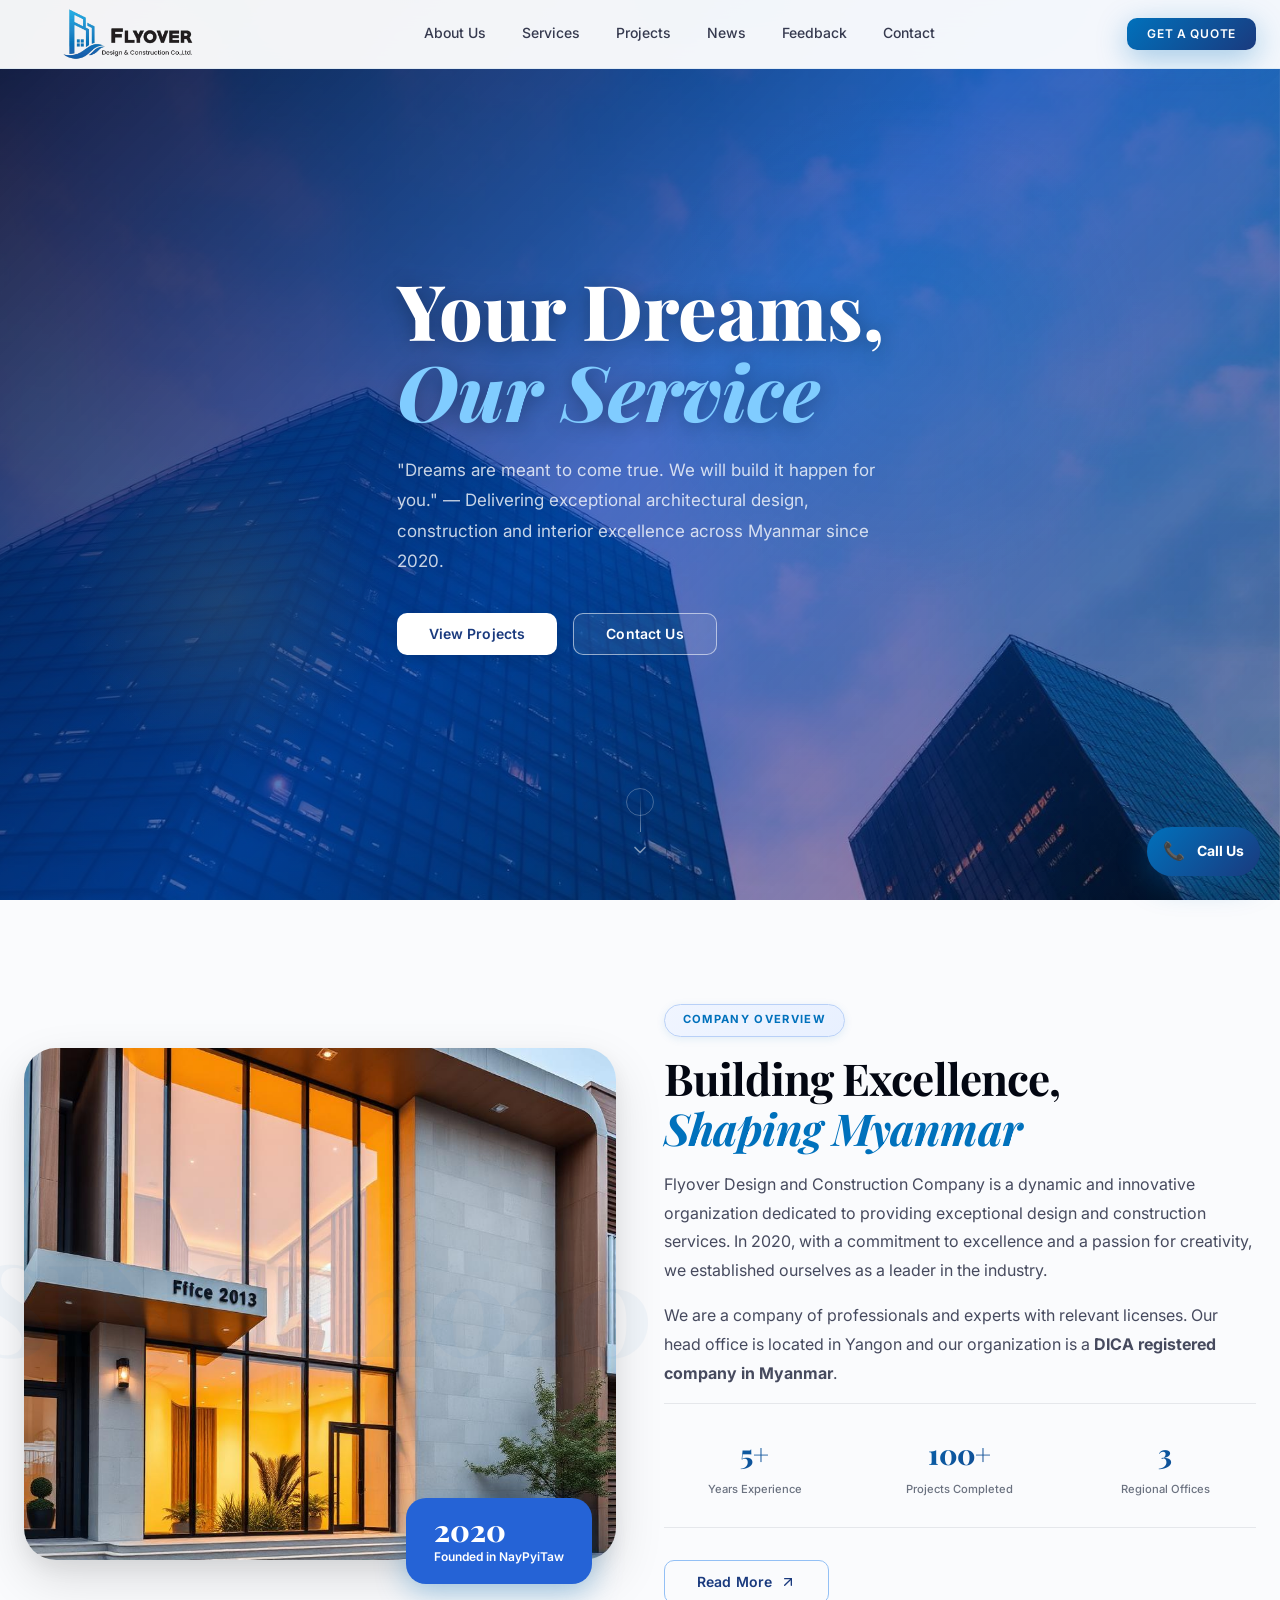
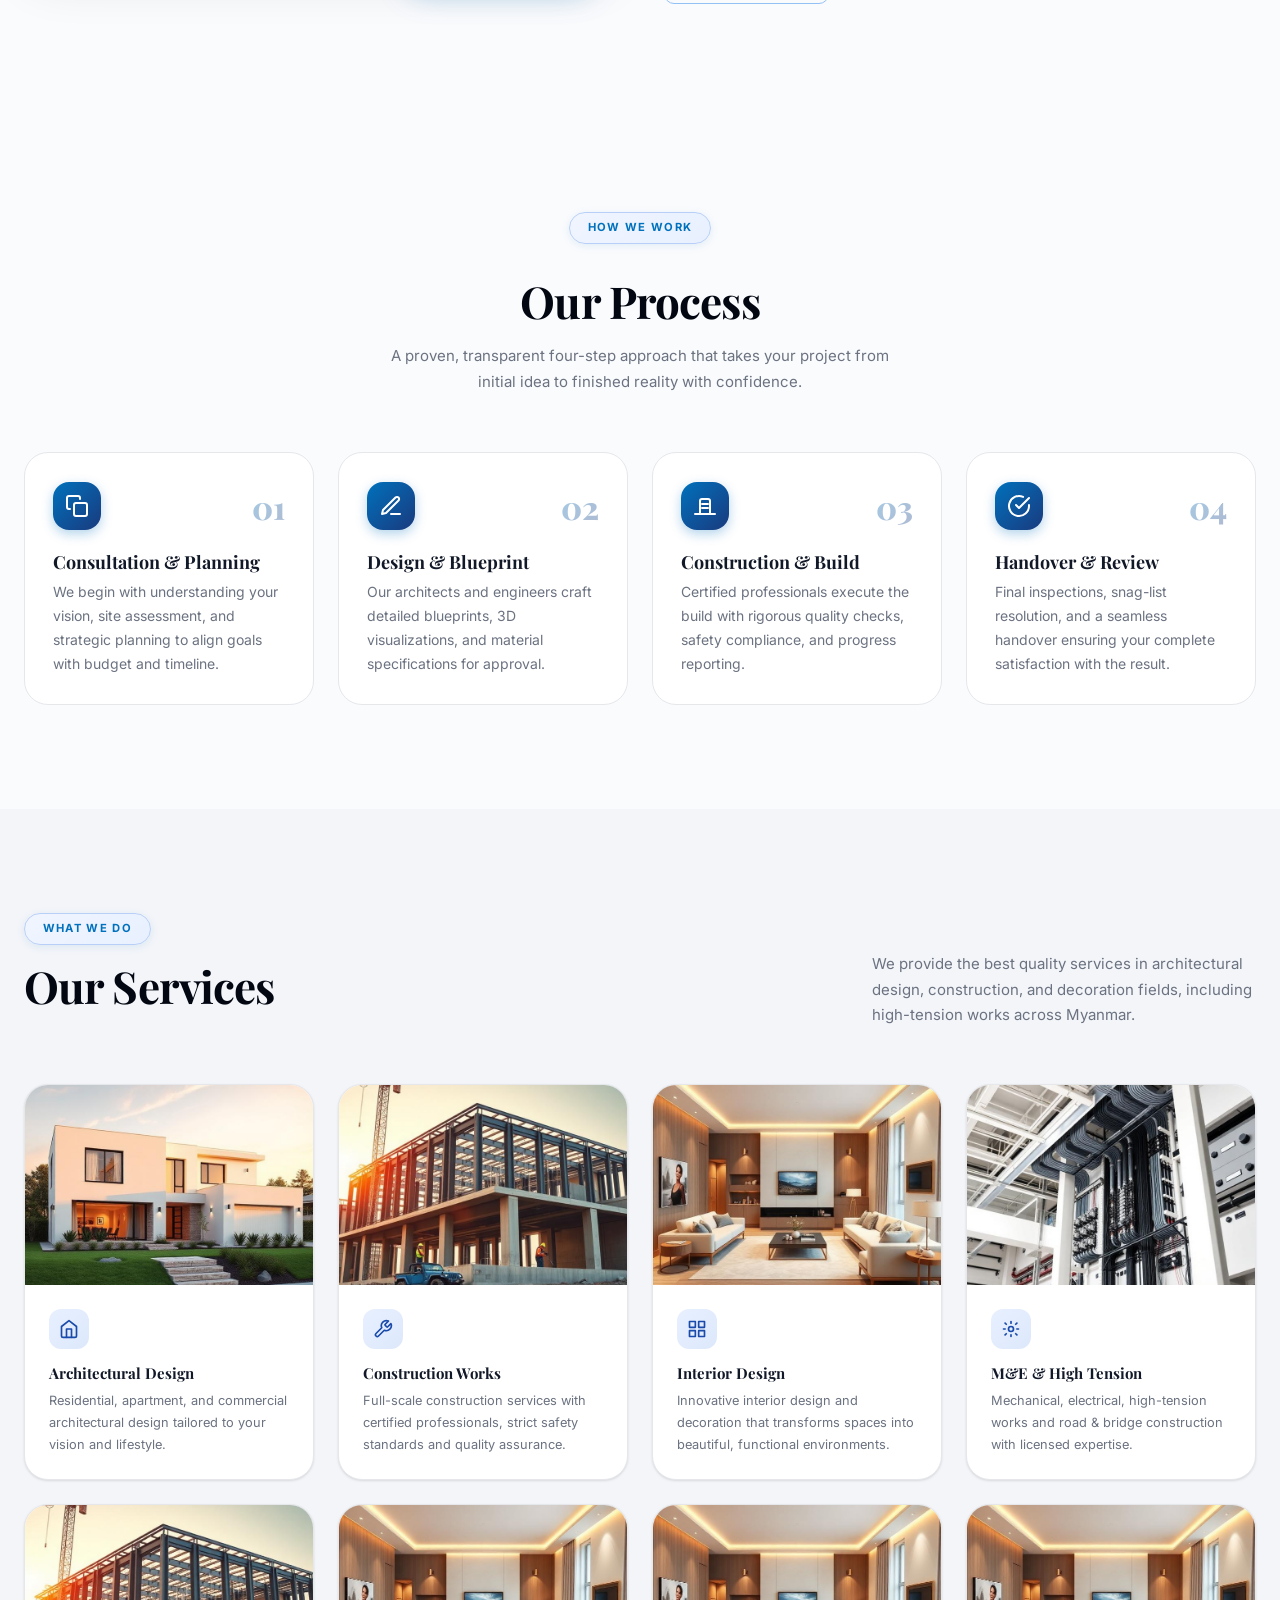
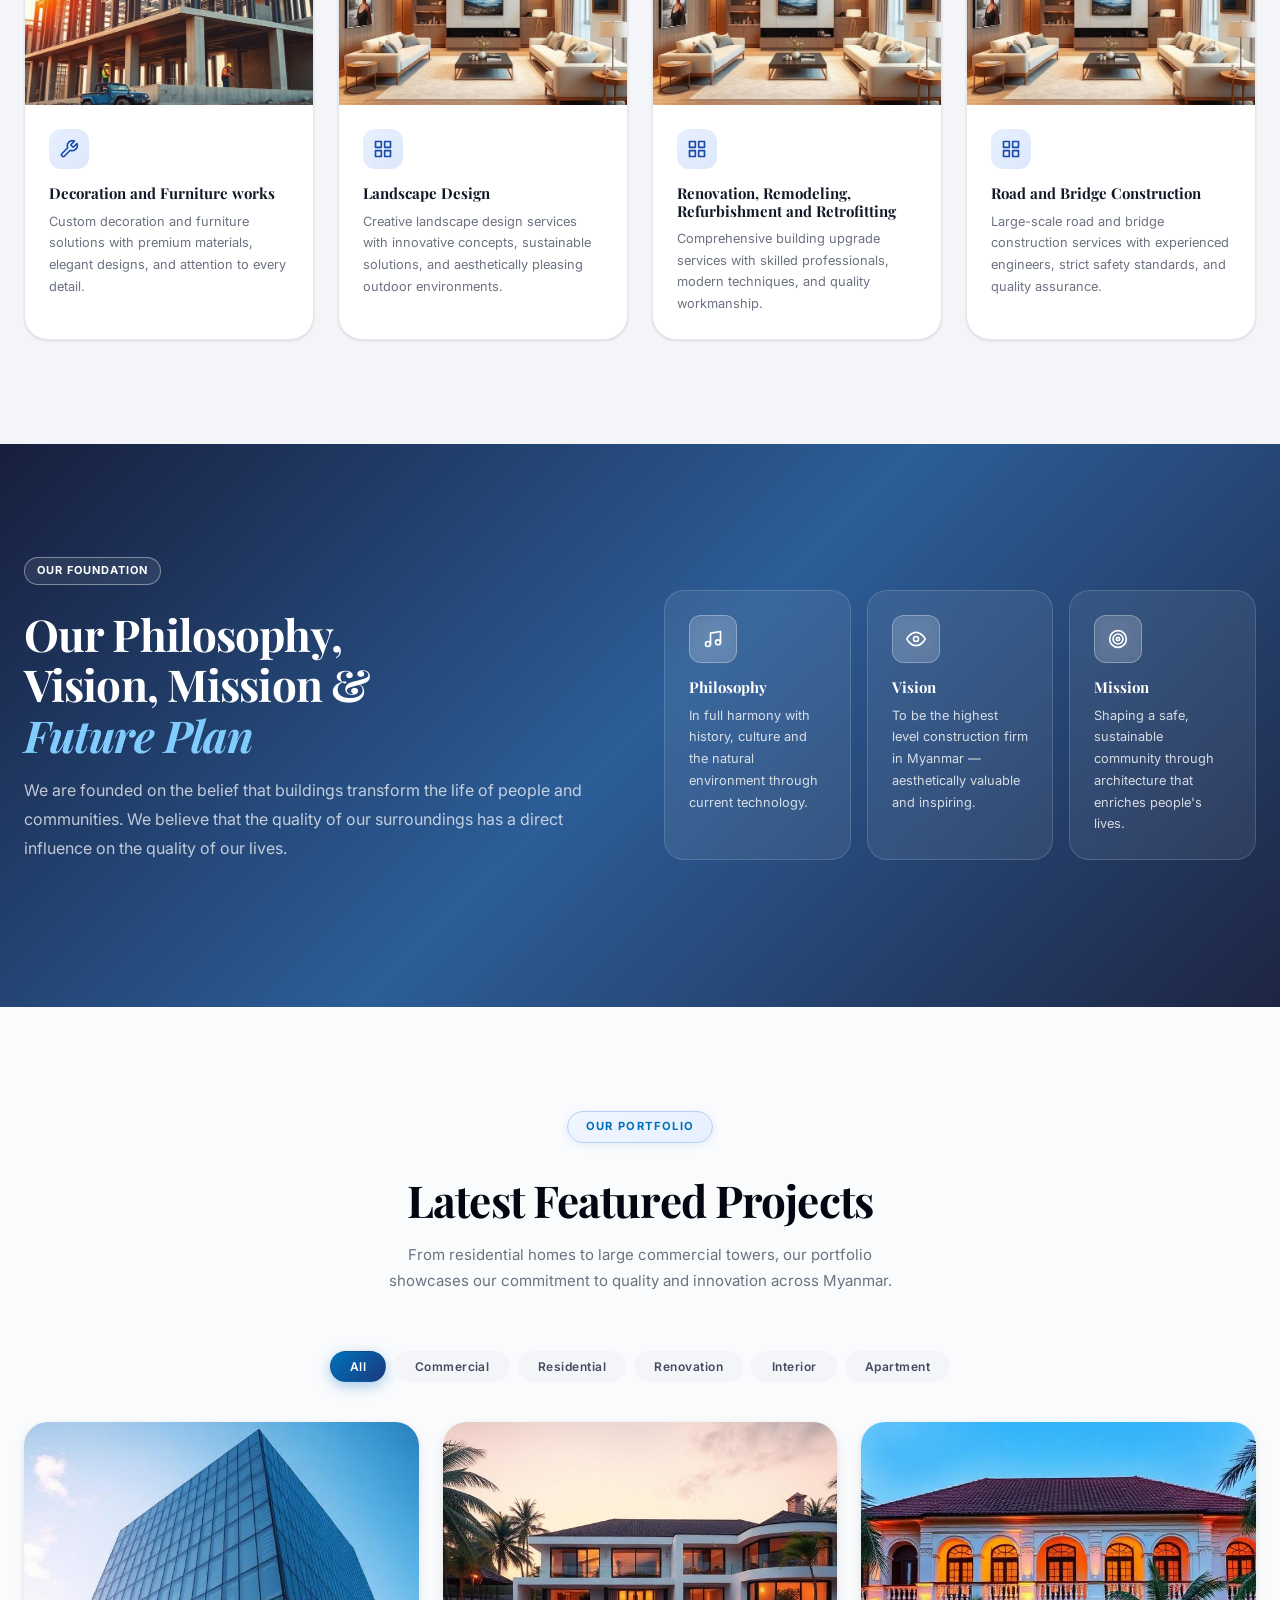
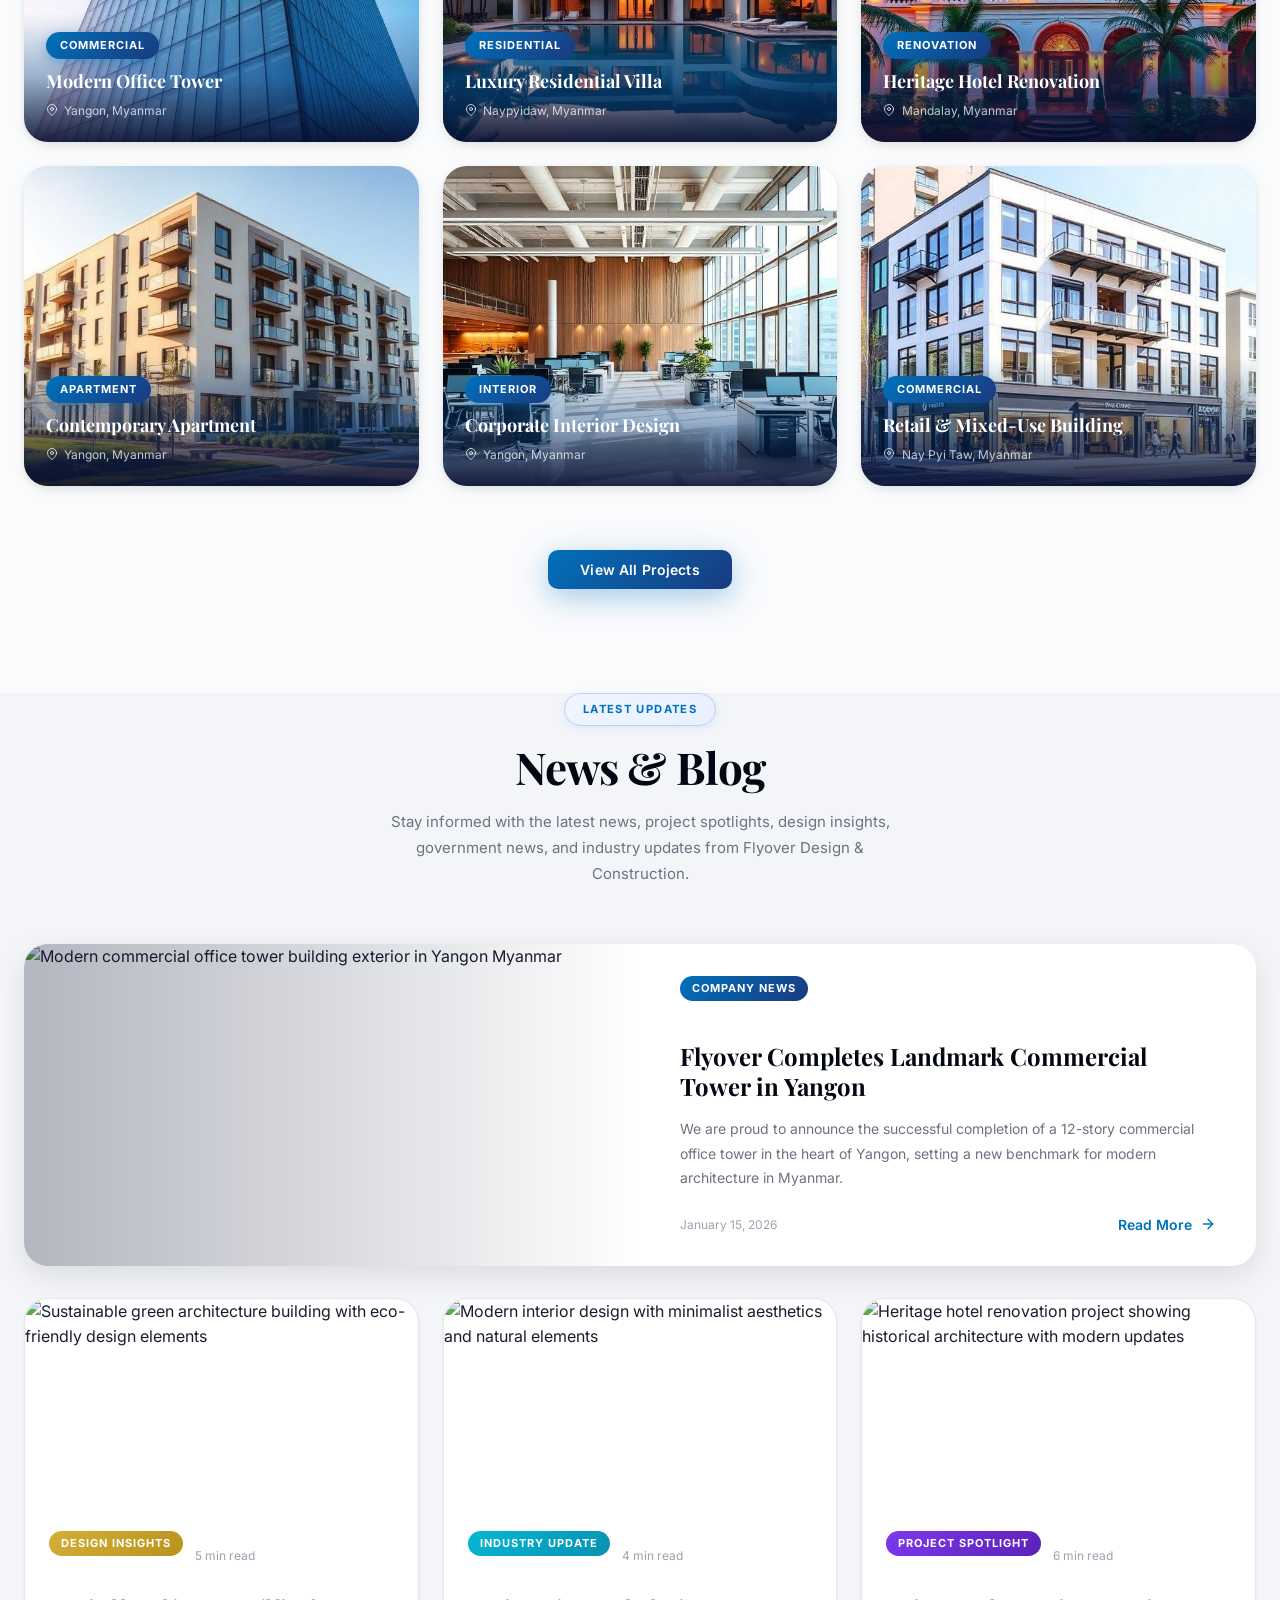
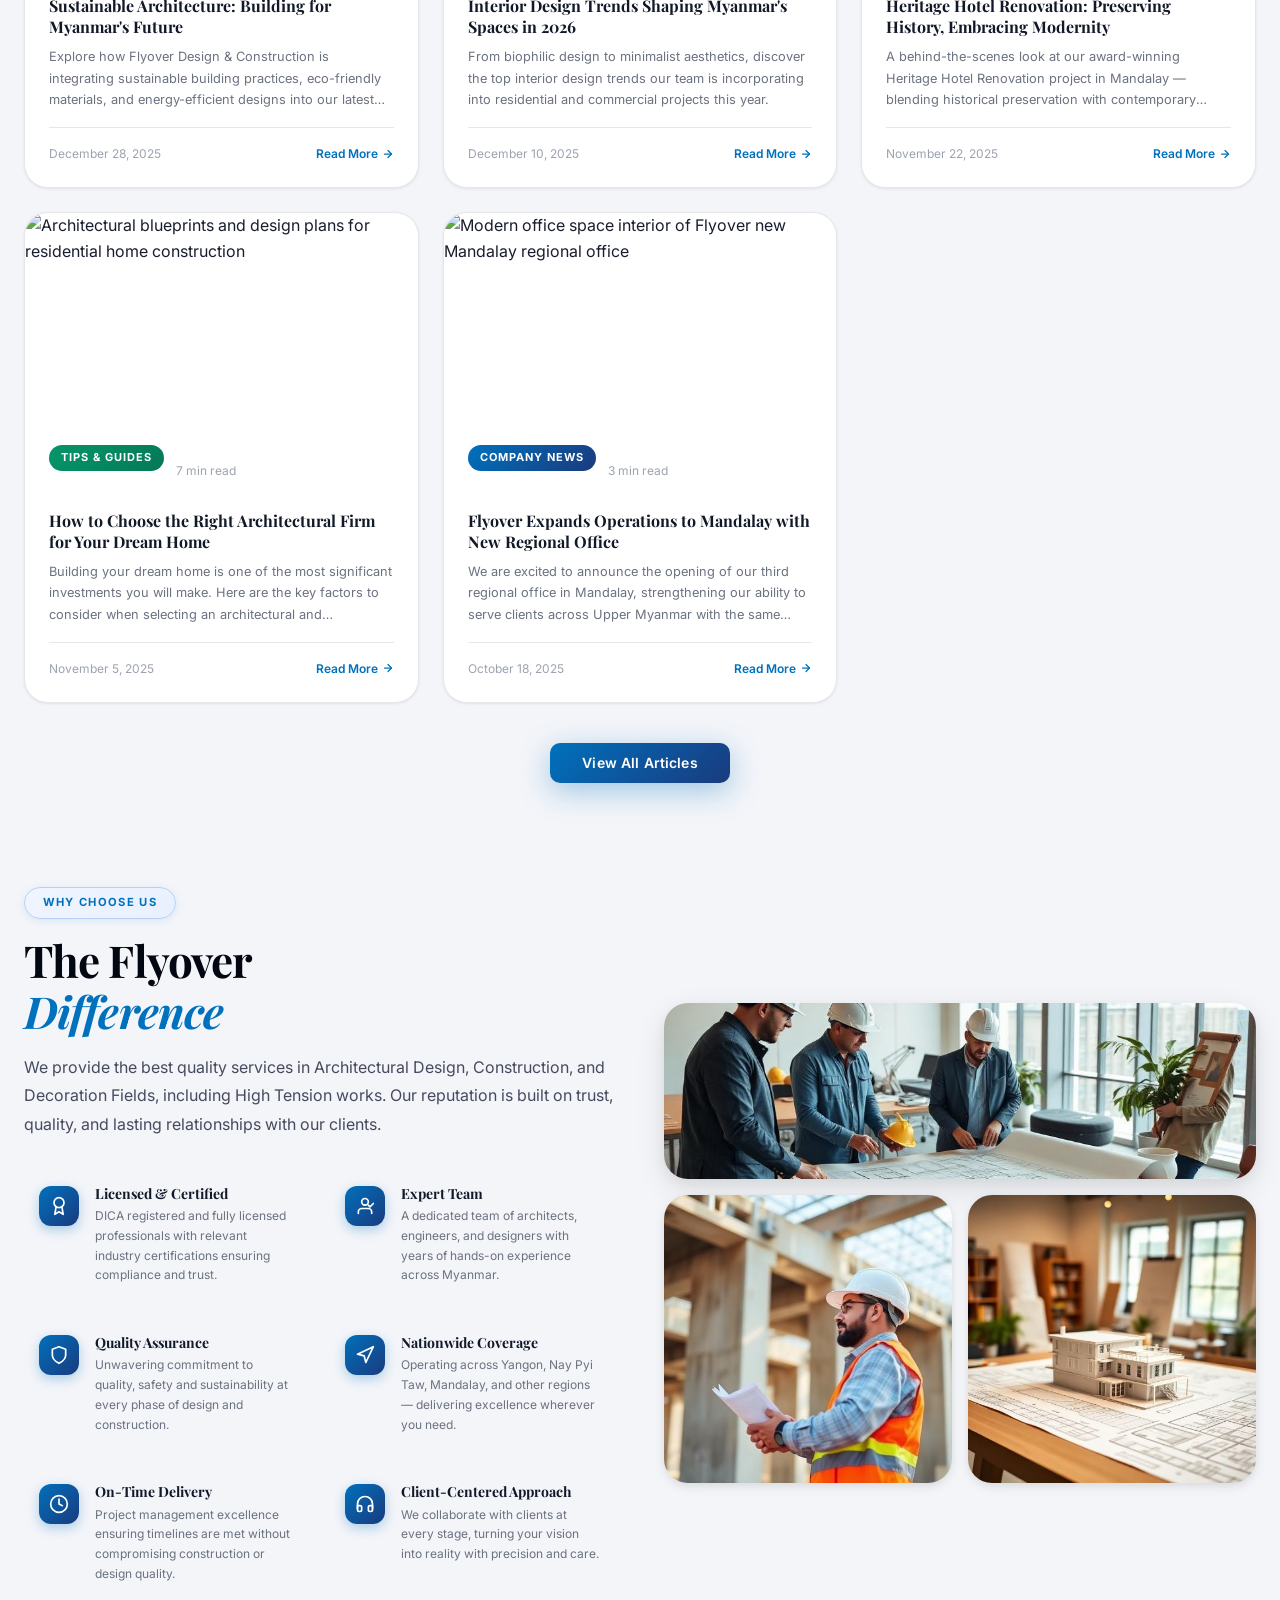
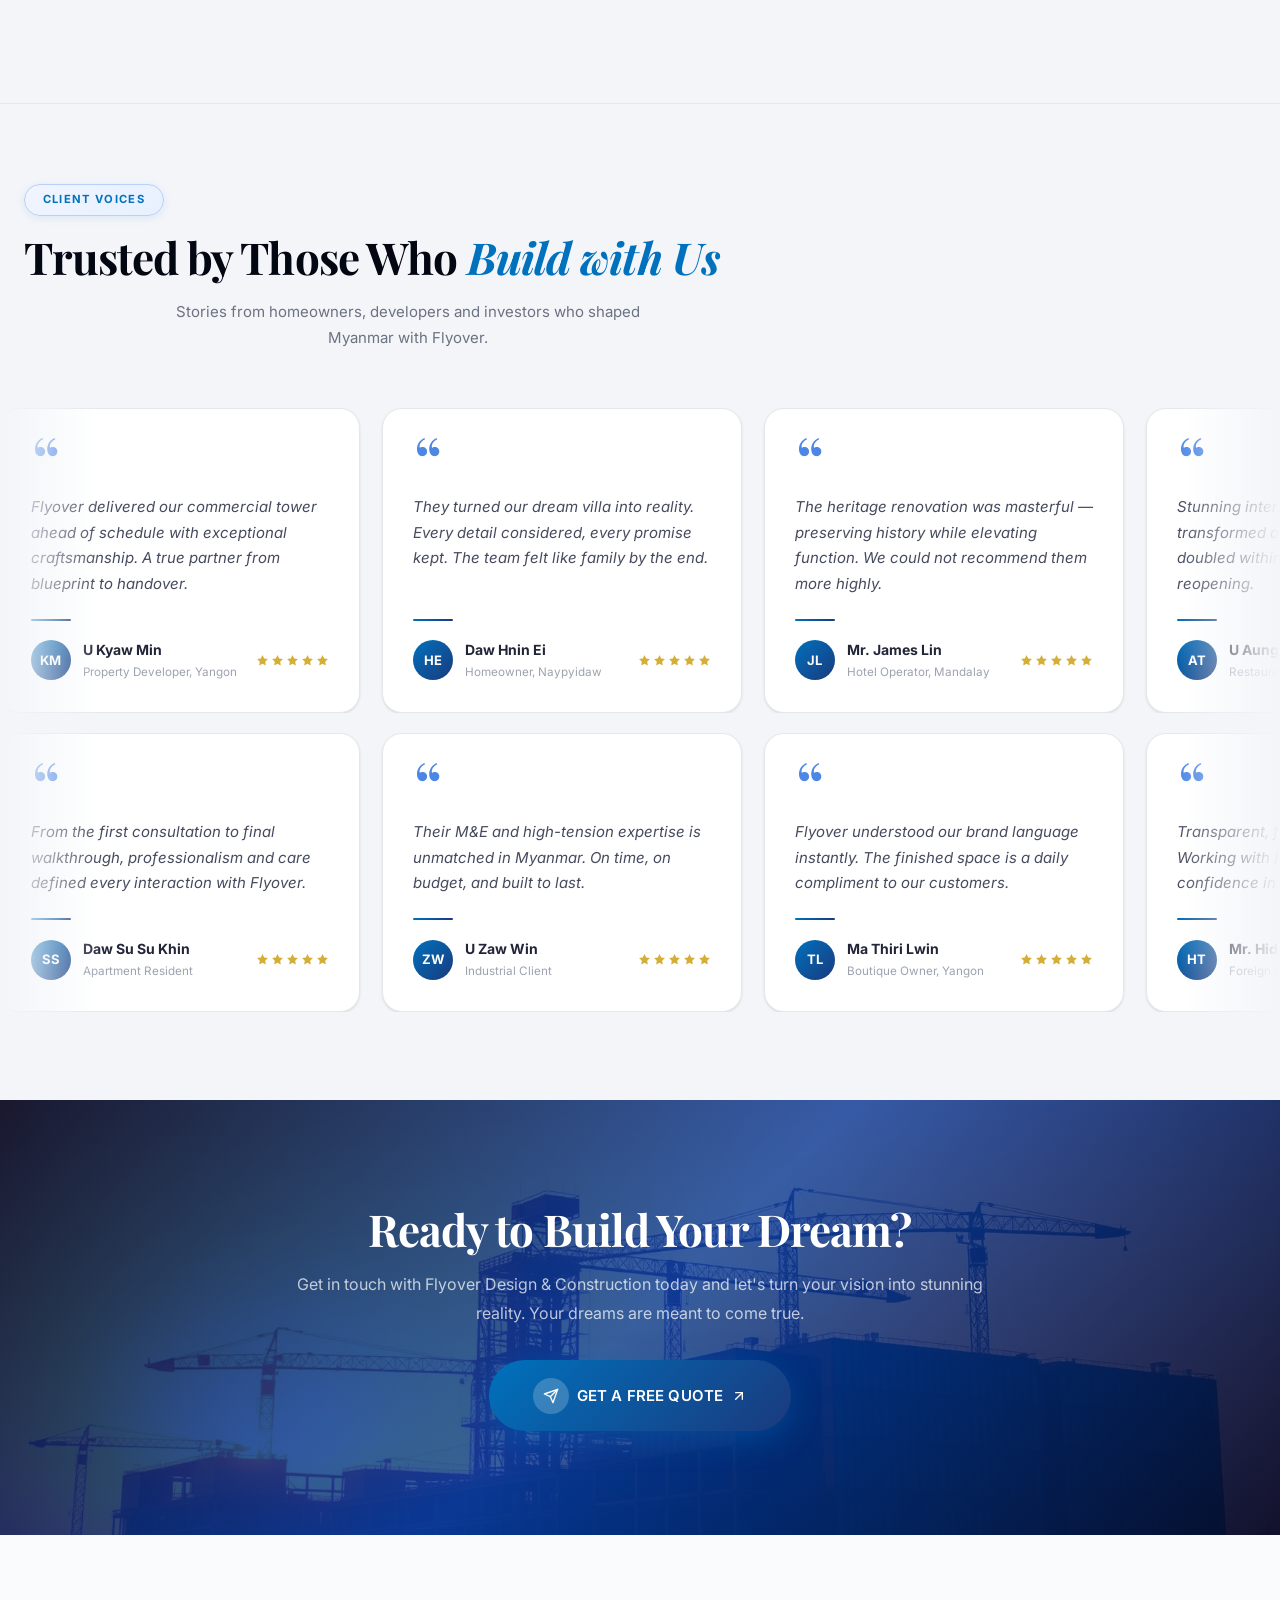
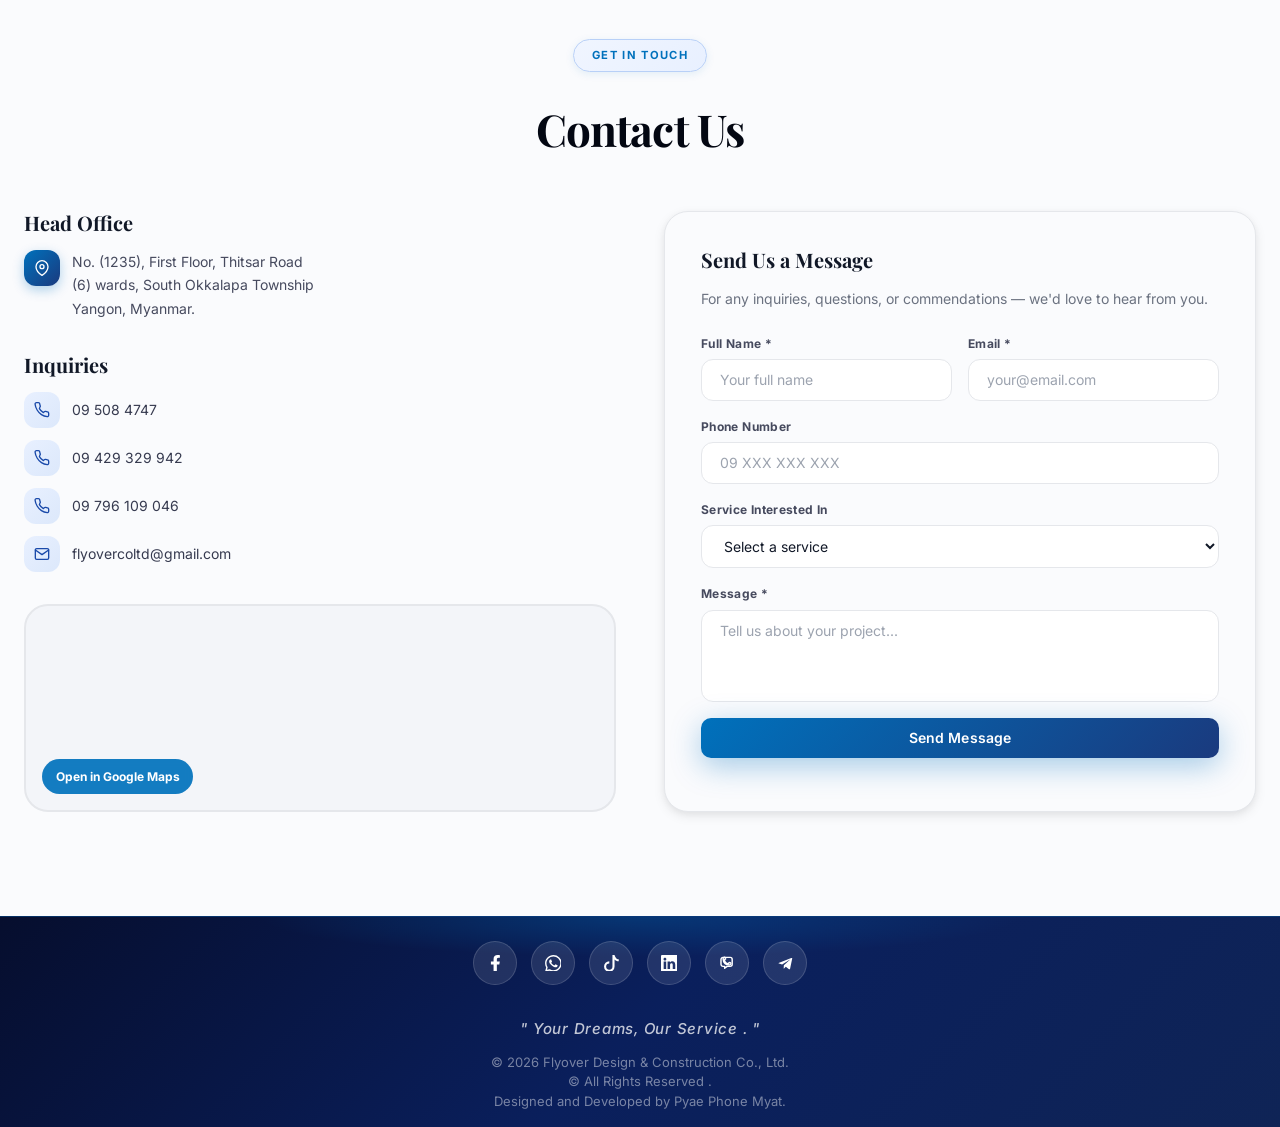
==== commit ed908e26: "Update index.html News" ====
--- a/index.html
+++ b/index.html
@@ -23,12 +23,12 @@
         <img src="LOGO-Sign.png" alt="Flyover Design &amp; Construction logo" class="site-logo" />
       </a>
       <nav class="main-nav" id="main-nav">
-        <a href="#about"    class="nav-link">About Us</a>
+        <a href="#about" class="nav-link">About Us</a>
         <a href="#services" class="nav-link">Services</a>
         <a href="#projects" class="nav-link">Projects</a>
-        <a href="#News"  class="nav-link">News</a>
-        <a href="#testimonials" class="nav-link">Testimonials</a>
-        <a href="#contact"  class="nav-link">Contact</a>
+        <a href="#News" class="nav-link">News</a>
+        <a href="#testimonials" class="nav-link">Feedback</a>
+        <a href="#contact" class="nav-link">Contact</a>
 
       </nav>
      <a href="#contact" class="btn btn-accent btn-sm">Get a Quote</a>
@@ -538,7 +538,7 @@
       </div>
     </section>
 
-    <!-- TESTIMONIALS -->
+    <!-- Feedback -->
     <section id="testimonials" class="tm-section">
       <div class="container">
         <div class="tm-header">
--- a/styles.css
+++ b/styles.css
@@ -1719,12 +1719,6 @@
   .mission-cards { grid-template-columns: 1fr; }
 }
 
-/* ================================================================
-   TESTIMONIALS — Dual-row infinite marquee
-   Uses only existing Flyover design tokens from :root
-   ================================================================ */
-
-/* Section wrapper */
 .tm-section {
   padding-top: 5rem;
   padding-bottom: 5.5rem;
@@ -1733,13 +1727,11 @@
   overflow: hidden;
 }
 
-/* Header */
 .tm-header {
   max-width: 48rem;
   margin-bottom: 3.5rem;
 }
 
-/* Fade mask — hides track edges left & right */
 .tm-fade-mask {
   -webkit-mask-image: linear-gradient(
     to right,
@@ -1757,17 +1749,14 @@
   );
 }
 
-/* Each row clips its overflowing track */
 .tm-row {
   overflow: hidden;
 }
 
-/* Pause on hover so users can read a card */
 .tm-row:hover .tm-track {
   animation-play-state: paused;
 }
 
-/* The scrolling strip — flex of duplicated cards */
 .tm-track {
   display: flex;
   width: max-content;          /* stretches to fit all cards */
@@ -1780,7 +1769,6 @@
   animation: tm-scroll-right 50s linear infinite;
 }
 
-/* Keyframes — move exactly -50% (the duplicated half) */
 @keyframes tm-scroll-left {
   from { transform: translateX(0); }
   to   { transform: translateX(-50%); }
@@ -1790,7 +1778,6 @@
   to   { transform: translateX(0); }
 }
 
-/* Reduced-motion: stop scrolling, wrap cards instead */
 @media (prefers-reduced-motion: reduce) {
   .tm-track,
   .tm-track--reverse {
@@ -1804,7 +1791,6 @@
   .tm-row { overflow: visible; }
 }
 
-/* ── Card ──────────────────────────────────────────────── */
 .tm-card {
   flex-shrink: 0;
   width: 360px;
@@ -1824,7 +1810,6 @@
   transform: translateY(-3px);
 }
 
-/* Quote open-mark */
 .tm-open-quote {
   font-family: "Playfair Display", Georgia, serif;
   font-size: 4.5rem;
@@ -1835,7 +1820,6 @@
   user-select: none;
 }
 
-/* Quote body */
 .tm-quote {
   font-size: 0.9375rem;
   line-height: 1.72;
@@ -1844,7 +1828,6 @@
   font-style: italic;
 }
 
-/* Divider */
 .tm-divider {
   width: 2.5rem;
   height: 2px;
@@ -1853,7 +1836,6 @@
   margin: 1.375rem 0 1.125rem;
 }
 
-/* Author row */
 .tm-author-row {
   display: flex;
   align-items: center;
@@ -1861,7 +1843,6 @@
   gap: 0.75rem;
 }
 
-/* Avatar initial circle */
 .tm-avatar {
   width: 2.5rem;
   height: 2.5rem;
